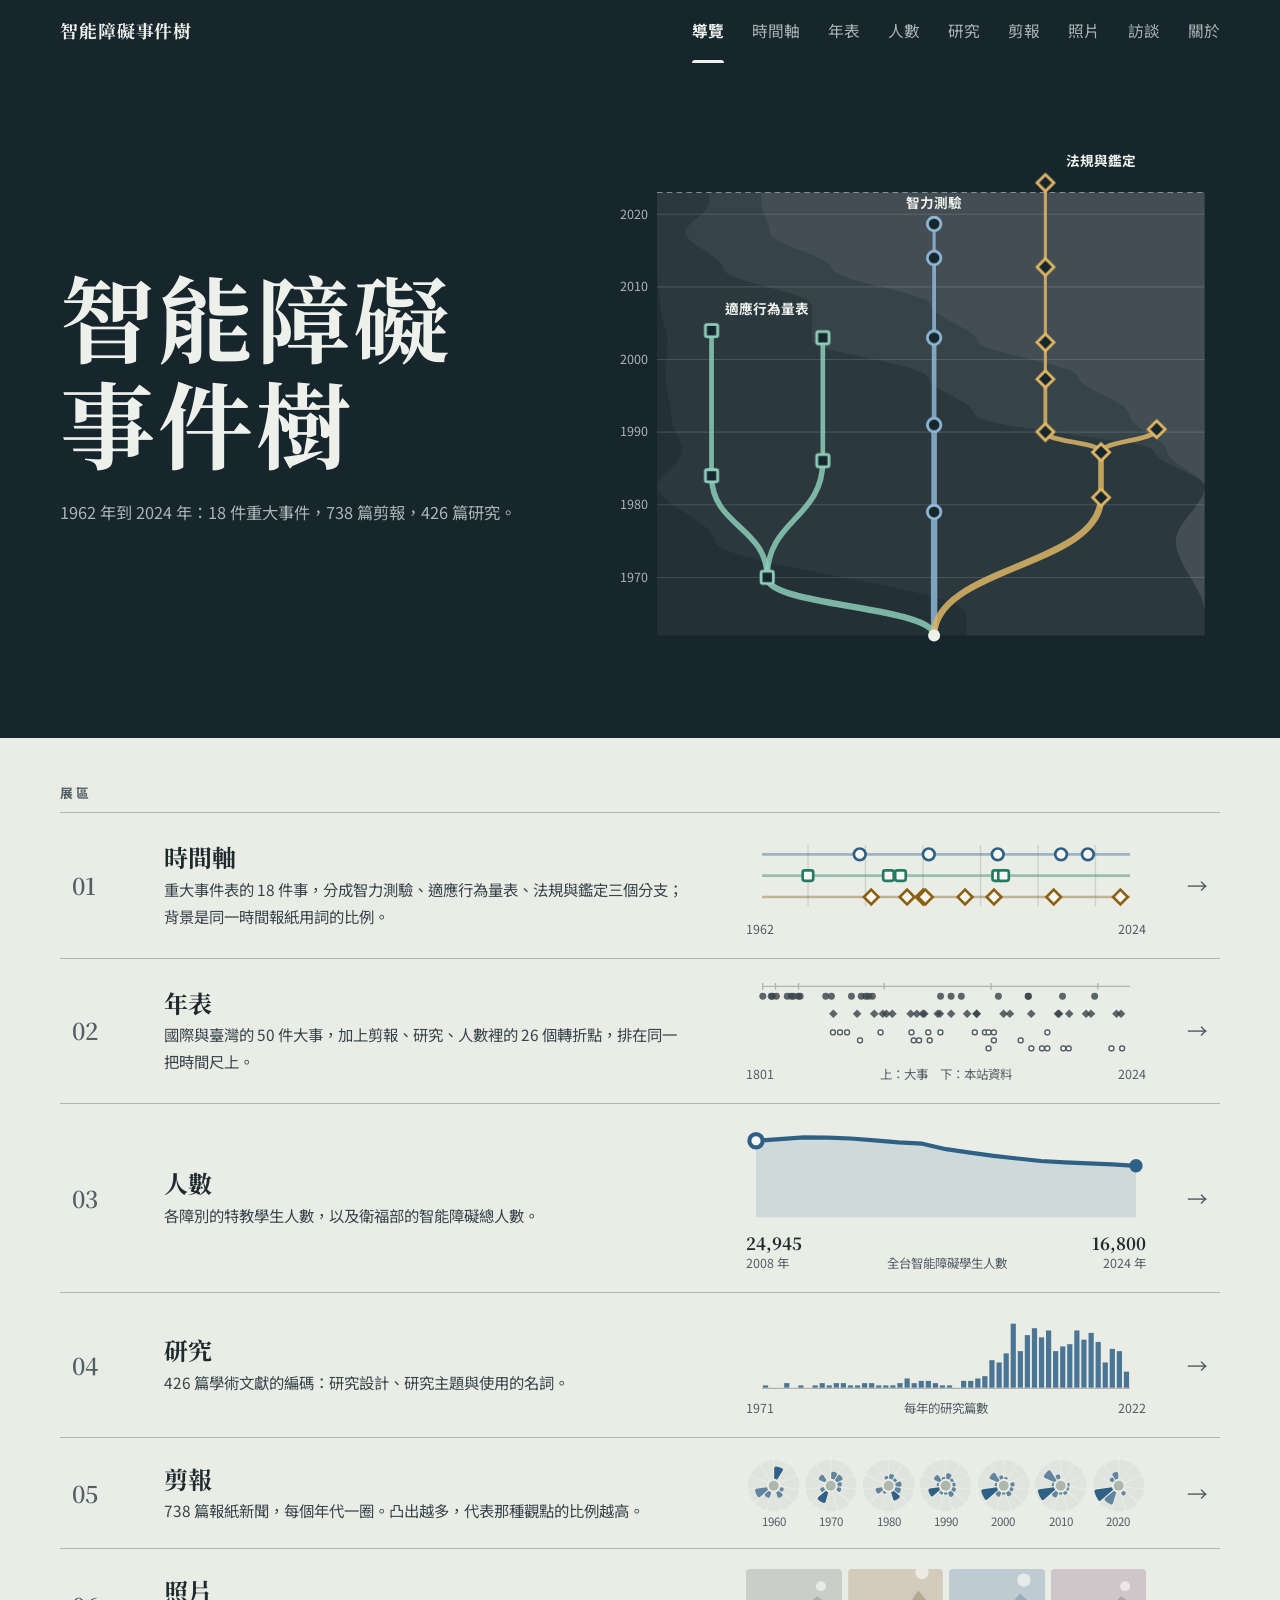
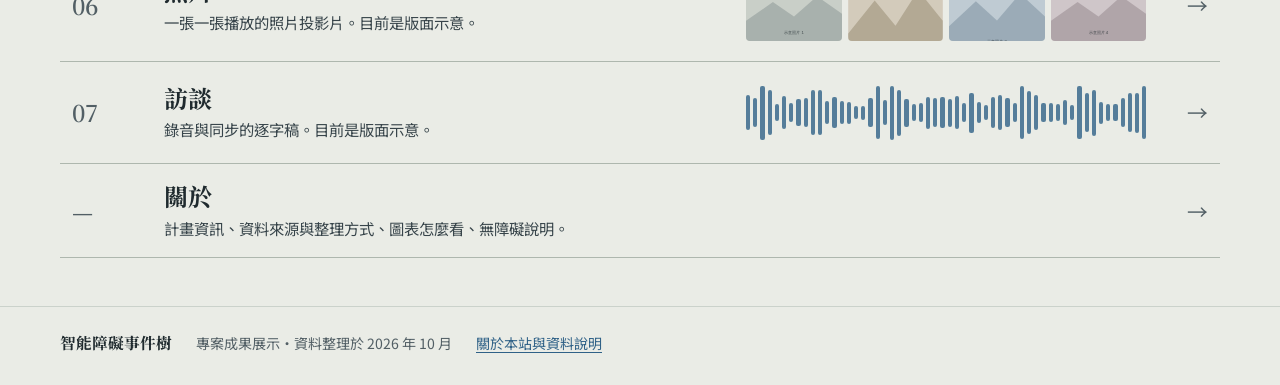
==== index.html @ 67eb3d76 "build.py 加上 --chron：產生只有年表的單頁 只有年表時，頁首換成「智能障礙大事年表」，不顯示其他展區、上一頁／下一頁與連到其他展區的連結。  Co-Authored-By: Claud" ====
<!DOCTYPE html>
<html lang="zh-Hant-TW">
<head>
<meta charset="utf-8">
<meta name="viewport" content="width=device-width, initial-scale=1, viewport-fit=cover">
<title>智能障礙事件樹</title>
<meta name="description" content="智能障礙的數位策展：重大事件時間軸、738 篇剪報、426 篇研究與學生人數，並設有照片與訪談展區。">
<meta name="color-scheme" content="light dark">
<meta name="theme-color" media="(prefers-color-scheme: light)" content="#F7F8F4">
<meta name="theme-color" media="(prefers-color-scheme: dark)" content="#20272A">
<!-- 分享到社群或通訊軟體時顯示的標題、說明與圖片。og:image 最好寫成完整的網址（https://…/cover.png），見 README -->
<meta property="og:type" content="website">
<meta property="og:site_name" content="智能障礙事件樹">
<meta property="og:title" content="智能障礙事件樹">
<meta property="og:description" content="智能障礙的數位策展：重大事件時間軸、738 篇剪報、426 篇研究與學生人數，並設有照片與訪談展區。">
<meta property="og:locale" content="zh_TW">
<meta property="og:image" content="cover.png">
<meta property="og:image:width" content="1200">
<meta property="og:image:height" content="630">
<meta property="og:image:alt" content="深色背景上寫著「智能障礙事件樹」，右邊是一棵由下往上長的事件樹。">
<meta name="twitter:card" content="summary_large_image">
<link rel="icon" type="image/png" href="icon.png">
<link rel="icon" type="image/svg+xml" href="data:image/svg+xml,%3Csvg%20xmlns=%22http://www.w3.org/2000/svg%22%20viewBox=%220%200%2064%2064%22%3E%3Crect%20width=%2264%22%20height=%2264%22%20rx=%2214%22%20fill=%22%2317262D%22/%3E%3Cpath%20d=%22M32%2051C32%2039%2019%2041%2019%2025%22%20fill=%22none%22%20stroke=%22%238FB6D4%22%20stroke-width=%224.5%22%20stroke-linecap=%22round%22/%3E%3Cpath%20d=%22M32%2051C32%2041%2045%2043%2045%2031%22%20fill=%22none%22%20stroke=%22%23DDB565%22%20stroke-width=%224.5%22%20stroke-linecap=%22round%22/%3E%3Ccircle%20cx=%2219%22%20cy=%2219%22%20r=%225.5%22%20fill=%22%2317262D%22%20stroke=%22%238FB6D4%22%20stroke-width=%223.5%22/%3E%3Cpath%20d=%22M45%2017.500l7%207-7%207-7-7z%22%20fill=%22%2317262D%22%20stroke=%22%23DDB565%22%20stroke-width=%223.5%22%20stroke-linejoin=%22round%22/%3E%3Ccircle%20cx=%2232%22%20cy=%2251%22%20r=%224.5%22%20fill=%22%23EEF1EB%22/%3E%3C/svg%3E">
<link rel="apple-touch-icon" href="icon.png">
<link rel="preconnect" href="https://fonts.googleapis.com">
<link rel="preconnect" href="https://fonts.gstatic.com" crossorigin>
<link href="https://fonts.googleapis.com/css2?family=Noto+Serif+TC:wght@600;700&family=Noto+Sans+TC:wght@400;500;700&family=LXGW+WenKai+TC:wght@400;700&display=swap" rel="stylesheet">
<style>
/* ============ 顏色與字體 ============
   淺色與深色各一組；圖表用的資料色兩種主題都用色盲模擬檢查過 */
:root{
  --bg:#EAECE6; --paper:#F7F8F4; --stage:#E1E4DD; --ink:#1F2A2E; --ink2:#37444A; --muted:#525F65; --line:#CBD2CB; --line2:#AEB7AE;
  --c-iq:#2F6187; --c-ab:#247B62; --c-law:#8C6013;
  --g1:#EFECE4; --g2:#E1DBCE; --g3:#D0C8B6; --g4:#BCB2A0;
  --d1:#376fb0; --d2:#c26a3d; --d3:#17998a; --d4:#a8841a; --d5:#b0668f; --d6:#5f8f3a; --rose:#2F6187; --link:#2F6187; --ctl:#79847E;
  --trk:rgba(31,42,46,.045); --trk2:rgba(31,42,46,.11); --band:.04;
  --hero-bg:#17262D; --hero-fg:#EEF1EB; --hero-mut:#A9B5B4; --hero-a:#8FB6D4; --hero-b:#DDB565; --hero-c:#8ECDB9;
  --serif:"Noto Serif TC","Songti TC","PMingLiU",serif;
  --sans:"Noto Sans TC","PingFang TC","Microsoft JhengHei",sans-serif;
  --kai:"LXGW WenKai TC","Kaiti TC","BiauKai","DFKai-SB","標楷體",serif;
  --gut:40px; --r:12px; --mast:62px;
  box-sizing:border-box;
}
@media (prefers-color-scheme:dark){:root:not([data-theme="light"]){
  --bg:#171B1C; --paper:#20272A; --stage:#14181A; --ink:#E6EAE5; --ink2:#C7CFCB; --muted:#9BA6A8; --line:#384344; --line2:#4E5A5B;
  --c-iq:#82ABCB; --c-ab:#86C9B0; --c-law:#DDB35F;
  --g1:#282C2A; --g2:#333733; --g3:#41453D; --g4:#4F5348;
  --d1:#5289d4; --d2:#c9703f; --d3:#24a08e; --d4:#b08720; --d5:#bd689b; --d6:#6ea040; --rose:#82ABCB; --link:#82ABCB; --ctl:#7E8A8B;
  --trk:rgba(230,234,229,.07); --trk2:rgba(230,234,229,.15); --band:.065;
  --hero-bg:#0D1315; --hero-fg:#E6EAE5; --hero-mut:#93A0A2; --hero-a:#82ABCB; --hero-b:#DDB35F; --hero-c:#8ECDB9; color-scheme:dark;
}}
:root[data-theme="dark"]{
  --bg:#171B1C; --paper:#20272A; --stage:#14181A; --ink:#E6EAE5; --ink2:#C7CFCB; --muted:#9BA6A8; --line:#384344; --line2:#4E5A5B;
  --c-iq:#82ABCB; --c-ab:#86C9B0; --c-law:#DDB35F;
  --g1:#282C2A; --g2:#333733; --g3:#41453D; --g4:#4F5348;
  --d1:#5289d4; --d2:#c9703f; --d3:#24a08e; --d4:#b08720; --d5:#bd689b; --d6:#6ea040; --rose:#82ABCB; --link:#82ABCB; --ctl:#7E8A8B;
  --trk:rgba(230,234,229,.07); --trk2:rgba(230,234,229,.15); --band:.065;
  --hero-bg:#0D1315; --hero-fg:#E6EAE5; --hero-mut:#93A0A2; --hero-a:#82ABCB; --hero-b:#DDB35F; --hero-c:#8ECDB9; color-scheme:dark;
}

/* ============ 基本 ============ */
*,*::before,*::after{box-sizing:inherit}
[hidden]{display:none!important}
.vh{position:absolute;width:1px;height:1px;overflow:hidden;clip-path:inset(50%);white-space:nowrap}
/* 有瀏海或圓角的手機：最外層上下各留出系統列的高度（claude.ai 發布頁面時也是加在這裡）。
   頁首要蓋住上面那一段，所以 body 往上移回去，再由頁首自己留出同樣的高度；固定在下緣的面板也各自加上下方的高度 */
html{-webkit-text-size-adjust:100%;padding-top:env(safe-area-inset-top,0px);padding-bottom:env(safe-area-inset-bottom,0px);scroll-padding-top:calc(var(--mast) + 16px + env(safe-area-inset-top,0px))}
body{margin:calc(-1*env(safe-area-inset-top,0px)) 0 0;background:var(--bg);color:var(--ink);font-family:var(--sans);font-size:16px;line-height:1.75;-webkit-font-smoothing:antialiased;overflow-wrap:anywhere}
h1,h2,h3,h4,p,ul,ol,dl,dd,figure{margin:0}
button,input,select{font:inherit;color:inherit}
button{cursor:pointer;-webkit-tap-highlight-color:transparent}
a{color:var(--link);text-underline-offset:3px}
img{max-width:100%}
:focus-visible{outline:3px solid var(--ink);outline-offset:2px;border-radius:4px}
.wrap{max-width:1240px;margin-inline:auto;padding-inline:var(--gut)}
/* 「跳到主要內容」：平常看不到，用鍵盤聚焦時才出現在左上角 */
.skip{position:absolute;left:8px;top:calc(8px + env(safe-area-inset-top,0px));z-index:100;padding:10px 16px;background:var(--ink);color:var(--paper);border-radius:8px;text-decoration:none;white-space:nowrap}
.skip:not(:focus){width:1px;height:1px;padding:0;overflow:hidden;clip-path:inset(50%)}
#view{min-height:60vh}
#view.enter{animation:fadeIn .24s ease-out}
@keyframes fadeIn{from{opacity:0;transform:translateY(6px)}to{opacity:1;transform:none}}
#view > .wrap{padding-bottom:20px}

/* ============ 頁首：站名與展區 ============ */
.mast{position:sticky;top:0;z-index:40;padding-top:env(safe-area-inset-top,0px);background:var(--paper);border-bottom:1px solid var(--line)}
@supports ((backdrop-filter:blur(2px)) or (-webkit-backdrop-filter:blur(2px))){ .mast{background:color-mix(in srgb,var(--paper) 86%,transparent);-webkit-backdrop-filter:blur(12px);backdrop-filter:blur(12px)} }
.mast-in{display:flex;align-items:center;justify-content:space-between;gap:20px;min-height:var(--mast)}
.brand{font-family:var(--serif);font-weight:700;font-size:1.12rem;letter-spacing:.05em;color:var(--ink);text-decoration:none;white-space:nowrap}
.nav{display:flex;align-items:stretch;gap:2px;margin-right:-13px}
.nav a{position:relative;display:flex;align-items:center;min-height:var(--mast);padding:0 13px;font-size:.98rem;color:var(--muted);text-decoration:none;white-space:nowrap}
.nav a:hover{color:var(--ink)}
.nav a[aria-current="page"]{color:var(--ink);font-weight:700}
.nav a[aria-current="page"]::after{content:"";position:absolute;left:13px;right:13px;bottom:-1px;height:3px;border-radius:3px 3px 0 0;background:var(--ink)}
.nav a:focus-visible{outline-offset:-4px}
/* 首頁：頁首疊在深色的主視覺上 */
body[data-view="home"] .mast{margin-bottom:calc(-1*var(--mast) - 1px - env(safe-area-inset-top,0px))}
.mast.over{background:transparent;border-bottom-color:transparent;-webkit-backdrop-filter:none;backdrop-filter:none}
.mast.over .brand{color:var(--hero-fg)}
.mast.over .nav a{color:var(--hero-mut)}
.mast.over .nav a:hover,.mast.over .nav a[aria-current="page"]{color:var(--hero-fg)}
.mast.over .nav a[aria-current="page"]::after{background:var(--hero-fg)}
.mast.over :focus-visible{outline-color:var(--hero-fg)}

/* ============ 展區的標題區 ============ */
.ph{padding:24px 0 16px}
.ph-over{display:flex;align-items:center;gap:10px;min-height:1.3em;font-size:.78rem;letter-spacing:.16em;color:var(--muted);margin-bottom:6px}
.ph-site{display:none}
.ph-no::before{content:"";display:inline-block;width:26px;height:1px;background:var(--line2);vertical-align:middle;margin-right:10px}
.ph-row{display:flex;flex-wrap:wrap;align-items:center;justify-content:space-between;gap:8px 12px}
.ph-tools{display:flex;flex-wrap:wrap;gap:8px;margin-left:auto}
.ph-tools .btn{flex:none;min-height:38px;padding:4px 14px;font-size:.88rem}
.btn.how::before{content:"?";display:inline-grid;place-items:center;width:18px;height:18px;border:1.5px solid currentColor;border-radius:50%;font-size:.72rem;font-weight:700;line-height:1}
.ph h1{font-family:var(--serif);font-weight:700;font-size:clamp(1.6rem,1.15rem + 1.9vw,2.3rem);line-height:1.28;letter-spacing:.02em}
.ph h1:focus{outline:none}
.ph-lead{font-family:var(--kai);font-size:1.08rem;line-height:1.7;color:var(--ink2);max-width:46em;margin-top:8px}
.ph-lead:empty{display:none}
/* 展區裡的兩種看法（剪報：編碼分析／清單），做成兩張看得到說明的大頁籤 */
.subnav{display:flex;gap:10px;margin-bottom:18px}
.subnav a{display:grid;min-width:168px;padding:9px 18px 10px;border:1.5px solid var(--ctl);border-radius:var(--r);background:var(--paper);color:var(--ink);text-decoration:none;line-height:1.4}
.subnav a b{font-size:1rem}
.subnav a small{font-size:.8rem;color:var(--muted)}
.subnav a:hover{border-color:var(--ink)}
.subnav a[aria-current="page"]{background:var(--ink);border-color:var(--ink);color:var(--paper)}
.subnav a[aria-current="page"] small{color:var(--paper);opacity:.82}

/* ============ 控制項 ============ */
.bar{display:flex;flex-wrap:wrap;align-items:center;gap:10px 14px;margin-bottom:16px}
.lbl{font-size:.88rem;color:var(--muted)}
.seg{display:inline-flex;border:1.5px solid var(--ctl);border-radius:999px;overflow:hidden;background:var(--paper)}
.seg button{border:0;background:none;min-height:42px;padding:6px 18px;font-size:.95rem}
.seg button+button{border-left:1.5px solid var(--ctl)}
.seg button:hover{background:var(--bg)}
.seg button[aria-pressed="true"]{background:var(--ink);color:var(--paper);font-weight:700}
.seg button:focus-visible{outline-offset:-4px;border-radius:999px}
.chk{display:inline-flex;align-items:center;gap:8px;min-height:42px;padding:0 4px;font-size:.95rem;cursor:pointer}
.chk input{width:20px;height:20px;margin:0;accent-color:var(--ink)}
.btn{display:inline-flex;align-items:center;justify-content:center;gap:6px;min-height:42px;padding:6px 16px;border:1.5px solid var(--ctl);border-radius:999px;background:var(--paper);font-size:.94rem;color:var(--ink);text-decoration:none;white-space:nowrap}
.btn:hover{border-color:var(--ink)}
.btn[aria-pressed="true"],.btn.solid{background:var(--ink);border-color:var(--ink);color:var(--paper)}
.btn:disabled{opacity:.38;cursor:default;border-color:var(--ctl)}
.btn.wide{width:100%;border-radius:10px;margin-top:14px}
.src{font-size:.88rem;color:var(--muted);margin-left:auto;max-width:38em;text-align:right}

/* ============ 版面的積木：紙面、圖、數字 ============ */
.plate{background:var(--paper);border:1px solid var(--line);border-radius:var(--r);padding:22px 24px}
.plate,.grid2,.stats,.fig,.more{margin-bottom:20px}
.grid2{display:grid;grid-template-columns:repeat(2,minmax(0,1fr));gap:20px;align-items:start}
.grid2 > *{margin-bottom:0}
.fig h2,.nlist h2{font-family:var(--serif);font-weight:600;font-size:1.22rem;line-height:1.4;letter-spacing:.01em}
.note{color:var(--muted);font-size:.9rem;line-height:1.65;max-width:50em;margin-top:4px}
.chart{min-width:0;margin-top:14px}
.chart svg{display:block;max-width:100%;height:auto}
.chart text{font-family:var(--sans);font-variant-numeric:tabular-nums}
.lgd{list-style:none;display:flex;flex-wrap:wrap;gap:4px 16px;padding:0;margin-top:10px;font-size:.86rem;color:var(--ink2)}
.lgd li{display:inline-flex;align-items:center;gap:6px}
.lgd i{flex:none;width:11px;height:11px;border-radius:3px}
.lgd i.ln{width:16px;height:3px;border-radius:2px}
.lgd b{font-weight:400;color:var(--muted);font-variant-numeric:tabular-nums}
.lgd li.bold{font-weight:700;color:var(--ink)}
.colbar:hover rect:last-child{fill:var(--ink);fill-opacity:.06}
.xmark{cursor:pointer;outline:none}
.xmark .xlab{display:none}
.xmark:hover .xlab,.xmark:focus-visible .xlab,.xmark.on .xlab{display:block}
.xmark:hover .ring,.xmark.on .ring{fill-opacity:.9}
.xmark:focus-visible .ring{stroke-width:3.5}
/* 幾個大數字排成一列 */
.stats{display:grid;grid-template-columns:repeat(3,minmax(0,1fr));background:var(--paper);border:1px solid var(--line);border-radius:var(--r)}
.stat{padding:18px 24px 16px}
.stat+.stat{border-left:1px solid var(--line)}
.stat dt{font-size:.88rem;color:var(--muted)}
.stat .v{font-family:var(--serif);font-weight:700;font-size:2.05rem;line-height:1.25;font-variant-numeric:tabular-nums lining-nums}
.stat .v small{font-family:var(--sans);font-size:.95rem;font-weight:500;margin-left:5px}
.stat .sub{font-size:.86rem;color:var(--muted)}
/* 從時間軸的年代摘要連過來時：標題下面一小列，圖表上那個年代有一塊淡淡的底色 */
.focus{display:flex;flex-wrap:wrap;align-items:center;gap:6px 16px;margin-bottom:14px;font-size:.92rem}
.fchip{display:inline-flex;align-items:center;gap:2px;padding:1px 3px 1px 14px;border:1.5px solid var(--ink);border-radius:999px;background:var(--paper);font-weight:700}
.fchip button{width:34px;height:34px;padding:0 0 2px;border:0;border-radius:50%;background:none;font-size:1.2rem;line-height:1}
.fchip button:hover{background:var(--bg)}
.eband{fill:var(--ink);fill-opacity:var(--band)}
.ecap{fill:var(--ink2)}
/* 表格 */
.tbl{width:100%;border-collapse:collapse;font-size:.9rem;font-variant-numeric:tabular-nums;margin-top:8px}
.tbl th,.tbl td{padding:7px 8px;border-bottom:1px solid var(--line);text-align:right}
.tbl td{white-space:nowrap}
.tbl thead th{font-weight:700;color:var(--ink2);vertical-align:bottom;line-height:1.3}
.tbl tbody th{font-weight:500;color:var(--muted);white-space:nowrap}
.tbl th:first-child{text-align:left}
.tbl caption,.tcap{caption-side:top;padding:14px 0 2px;text-align:left;font-weight:700;font-size:.94rem;color:var(--ink)}
/* 只有「年、人數」兩欄的長表：排成幾欄，不用捲很長 */
.tbl.two,.tbl.two tbody{display:block}
.tbl.two thead{position:absolute;width:1px;height:1px;overflow:hidden;clip-path:inset(50%)}
.tbl.two tbody{columns:3 9.5em;column-gap:36px}
.tbl.two tr{display:flex;justify-content:space-between;gap:12px;break-inside:avoid;border-bottom:1px solid var(--line)}
.tbl.two th,.tbl.two td{border-bottom:0}
.heat{width:100%;border-collapse:separate;border-spacing:2px;font-size:.88rem;font-variant-numeric:tabular-nums;margin-top:12px}
.heat th,.heat td{padding:7px 8px}
.heat thead th{font-weight:600;font-size:.84rem;color:var(--ink2);text-align:center;vertical-align:bottom;line-height:1.3;white-space:nowrap}
.heat thead th small{display:block;font-weight:400;color:var(--muted);font-size:.74rem}
.heat thead .corner{text-align:left}
.heat thead th.hl{background:var(--ink);color:var(--paper);border-radius:8px}
.heat thead th.hl small{color:var(--paper);opacity:.85}
.heat tbody th{text-align:left;font-weight:500;line-height:1.4}
.heat tbody th small{display:block;font-weight:400;color:var(--muted);font-size:.78rem}
.heat td{text-align:center;border-radius:5px;min-width:3.2em;background:color-mix(in srgb,var(--rose) calc(var(--a,0)*100%),transparent)}
.heat td.tot{background:none;font-weight:700}
/* 可以展開的區塊 */
.more{padding:6px 24px}
.more[open]{padding-bottom:20px}
.more > summary,.tr > summary,.sub > summary{display:flex;align-items:center;gap:10px;min-height:46px;font-weight:700;cursor:pointer;list-style:none}
.more > summary::-webkit-details-marker,.tr > summary::-webkit-details-marker,.sub > summary::-webkit-details-marker{display:none}
.more > summary::before,.tr > summary::before,.sub > summary::before{content:"";flex:none;width:8px;height:8px;margin-left:2px;border-right:2px solid var(--ink);border-bottom:2px solid var(--ink);transform:rotate(-45deg);transition:transform .15s}
.more[open] > summary::before,.tr[open] > summary::before,.sub[open] > summary::before{transform:rotate(45deg)}
/* 數字表裡再分的小節：一張表一節 */
.sub{border-top:1px solid var(--line)}
.sub > summary{font-weight:500}
.sub[open]{padding-bottom:12px}
.sample{font-size:.88rem;color:var(--ink2);background:var(--paper);border:1px dashed var(--line2);border-radius:8px;padding:9px 14px;margin-bottom:16px}
.empty{text-align:center;padding:56px 24px;color:var(--muted)}
.empty h2{font-family:var(--serif);color:var(--ink);font-size:1.3rem;margin-bottom:6px}
.kai{font-family:var(--kai);font-size:1.05rem;line-height:1.75}
.ico{flex:none;display:inline-block;vertical-align:-2px}

/* ============ 時間軸 ============ */
.tl{display:grid;grid-template-columns:minmax(0,1fr);gap:24px}
.tl.wide{grid-template-columns:minmax(0,1fr) 370px;align-items:start}
/* 分支的篩選：沒選到的是空心的圖示，選到的是實心、加粗、有分支顏色的框 */
.tl-filter{display:flex;flex-wrap:wrap;align-items:center;gap:8px;margin-bottom:12px}
.bchip{display:inline-flex;align-items:center;gap:8px;min-height:40px;padding:5px 15px;border:1.5px solid var(--ctl);border-radius:999px;background:var(--paper);font-size:.94rem;color:var(--ink)}
.bchip:hover{border-color:var(--ink)}
.bchip[aria-pressed="true"]{border-color:var(--c,var(--ink));box-shadow:inset 0 0 0 1px var(--c,var(--ink));background:color-mix(in srgb,var(--c,var(--ink)) 9%,var(--paper));font-weight:700}
.tl-filter .hint{margin-left:6px;font-size:.88rem;color:var(--muted)}
.plate.tl-fig{padding:0;overflow:hidden;margin-bottom:0}
.tl-fig svg{display:block}

body[data-only] .foot a{display:none}
/* ============ 年表：上方一把時間尺，一道一種來源，可以左右捲動 ============ */
.cr-nav{display:flex;flex-wrap:wrap;align-items:center;gap:4px 2px;margin-bottom:10px}
.cr-nav > button{position:relative;min-height:38px;padding:4px 12px;border:0;border-radius:8px;background:none;font-size:.92rem;color:var(--muted)}
.cr-nav > button:hover{color:var(--ink);background:var(--trk2)}
.cr-nav > button[aria-current="true"]{color:var(--ink);font-weight:700}
.cr-nav > button[aria-current="true"]::after{content:"";position:absolute;left:12px;right:12px;bottom:3px;height:2px;border-radius:2px;background:var(--ink)}
.cr-arrows{display:flex;gap:6px;margin-left:auto}
.btn.rd{width:40px;min-height:40px;padding:0;font-size:1.25rem;line-height:1}
.plate.cr-fig{position:relative;padding:0;overflow:hidden;margin-bottom:0}
.cr-scroll{position:absolute;inset:0;overflow-x:auto;overflow-y:hidden;overscroll-behavior-x:contain;scrollbar-width:thin;cursor:grab}
.cr-scroll.drag{cursor:grabbing;user-select:none}
.cr-scroll:focus-visible{outline-offset:-4px}
.cr-track{position:relative}
.cr-bg{position:absolute;left:0;top:0}
.cr-era{position:absolute;top:0;height:30px;pointer-events:none}
.cr-era span{position:sticky;left:76px;display:inline-block;padding:9px 0 0 10px;font-size:.78rem;font-weight:700;letter-spacing:.12em;color:var(--ink2);white-space:nowrap}
.cr-labels{position:absolute;left:0;top:0;bottom:0;pointer-events:none}
.cr-corner{position:absolute;left:0;top:0;background:var(--paper);border-right:1px solid var(--line)}
.cr-lane{position:absolute;left:0;display:flex;flex-direction:column;justify-content:center;align-items:center;gap:2px;background:var(--paper);border-right:1px solid var(--line);border-top:1px solid var(--line);text-align:center;line-height:1.3}
.cr-lane b{font-family:var(--serif);font-size:1rem}
.cr-lane small{font-size:.7rem;color:var(--muted)}
.cr-lane.data b{font-weight:600;color:var(--ink2)}
/* 一件事：形狀標在它的日期上，右邊是年份與名稱 */
.cr-it{position:absolute;display:grid;grid-template-columns:14px minmax(0,1fr);column-gap:5px;align-items:center;padding:3px 6px 3px 1px;border:0;border-radius:8px;background:none;text-align:left;line-height:1.35;color:var(--ink)}
.cr-it .ico{align-self:center}
.cr-it .cr-y{font-size:.78rem;color:var(--muted);font-variant-numeric:tabular-nums}
.cr-it .cr-y{line-height:1.25}
.cr-it .cr-t{grid-column:2;font-size:.92rem;font-weight:500;line-height:1.4;white-space:nowrap;overflow:hidden;text-overflow:ellipsis}
.cr-it.data .cr-t{font-weight:400;color:var(--ink2)}
.cr-it:hover{background:var(--trk2)}
.cr-it[aria-pressed="true"]{background:var(--ink);color:var(--paper)}
.cr-it[aria-pressed="true"] .cr-y,.cr-it[aria-pressed="true"] .cr-t{color:var(--paper)}
.cr-it[aria-pressed="true"] .ico *{fill:var(--paper);stroke:var(--paper)}
.cr-it:focus-visible{outline-offset:1px}
.cr-guide{position:absolute;width:0;border-left:1px solid var(--ink);opacity:.5;pointer-events:none}
.cr-flag{position:absolute;top:36px;transform:translateX(-50%);padding:1px 7px;border-radius:999px;background:var(--ink);color:var(--paper);font-size:.74rem;font-variant-numeric:tabular-nums;white-space:nowrap;pointer-events:none;z-index:2}
.cr-note{margin-top:10px;font-size:.84rem;color:var(--muted)}
.cr-src{margin-top:14px;font-size:.84rem;color:var(--muted)}
@media (max-width:719px){
  .cr-era span{left:52px}
  .cr-lane b{font-size:.9rem}
  .cr-it .cr-t{font-size:.86rem}
  .cr-nav > button{flex:none;padding:4px 8px;font-size:.86rem}
  .cr-nav{flex-wrap:nowrap;overflow-x:auto;scrollbar-width:none;margin-inline:calc(-1*var(--gut));padding-inline:var(--gut)}
  .cr-nav::-webkit-scrollbar,#crFilter::-webkit-scrollbar{display:none}
  .cr-arrows{display:none}
  #crFilter{flex-wrap:nowrap;overflow-x:auto;scrollbar-width:none;margin-inline:calc(-1*var(--gut));padding-inline:var(--gut)}
  #crFilter .bchip{flex:none;min-height:38px;padding:4px 12px}
}
.tl-terms{display:flex;flex-wrap:wrap;align-items:center;gap:8px;margin-top:12px}
.tchip{display:inline-flex;align-items:center;gap:8px;min-height:40px;padding:5px 14px;border:1.5px solid var(--ctl);border-radius:999px;background:var(--paper);font-size:.92rem}
.tchip i{flex:none;width:15px;height:15px;border-radius:4px;background:var(--c);border:1px solid var(--line2)}
.tchip:hover{border-color:var(--ink)}
.tchip[aria-pressed="true"]{border-color:var(--ink);box-shadow:inset 0 0 0 1px var(--ink);font-weight:700}
.tchip.sm{min-height:34px;padding:2px 11px;font-size:.86rem;color:var(--ink)}
.tsvg text{font-family:var(--sans);fill:var(--ink)}
.tsvg .rootlab{font-family:var(--serif);font-weight:700}
.tsvg .inv{fill:var(--paper)}
.tsvg .cav{fill:var(--ink2);pointer-events:none}
.tsvg .bname text{font-weight:700;paint-order:stroke;stroke:var(--paper);stroke-width:3.5px;stroke-linejoin:round}
.tsvg .dec{cursor:pointer;outline:none}
.tsvg .dec .dbox{fill:var(--paper);fill-opacity:0;stroke:transparent;stroke-width:1.5px}
.tsvg .dec text{fill:var(--ink2);font-variant-numeric:tabular-nums}
.tsvg .dec:hover .dbox{fill-opacity:1;stroke:var(--line2)}
.tsvg.lanes .dec .dbox{fill-opacity:.92;stroke:var(--line2)}
.tsvg .dec.on .dbox{fill:var(--ink);fill-opacity:1;stroke:var(--ink)}
.tsvg .dec.on text{fill:var(--paper);font-weight:700}
.tsvg .dec:focus-visible .dbox{fill-opacity:1;stroke:var(--ink);stroke-width:2.5px}
.tsvg .ev{cursor:pointer;outline:none}
/* 總覽：只有節點；枝條和分支名稱可以點，點了只看那個分支 */
.tsvg .dot .ring{fill:none;stroke:transparent;stroke-width:2.5px}
.tsvg .dot:hover .mk{fill:var(--c)}
.tsvg .dot:focus-visible .ring{stroke:var(--ink)}
.tsvg .bseg,.tsvg .bname.pick{cursor:pointer}
.tsvg .bseg:hover .vis{opacity:1}
.tsvg .bname .nbox{fill:var(--paper);fill-opacity:0;stroke:transparent;stroke-width:1.5px}
.tsvg .bname.pick:hover .nbox{fill-opacity:.9;stroke:var(--line2)}
.tsvg .ev .mk{fill:var(--paper);stroke:var(--c);stroke-width:2.6px}
.tsvg .ev.on .mk{fill:var(--c)}
.tsvg .ev.dim .mk{opacity:.4}
.tsvg .node.dim .lt{fill:var(--muted);font-weight:400}
.tsvg .node.dim path{opacity:.4}
.tsvg .ev .lb{fill:var(--paper);fill-opacity:.9;stroke:transparent;stroke-width:1.5px}
.tsvg .ev .lt{font-weight:600}
.tsvg .ev:hover .lb{stroke:var(--c)}
.tsvg .ev.on .lb{fill:var(--ink);fill-opacity:1;stroke:var(--ink)}
.tsvg .ev.on .lt{fill:var(--paper)}
.tsvg .ev:focus-visible .lb{stroke:var(--ink);stroke-width:2.5px}
.tsvg .row .rowbg{fill:var(--paper);fill-opacity:0;stroke:transparent;stroke-width:2px}
.tsvg .row:hover .rowbg{fill-opacity:.55}
.tsvg .row.on .rowbg{fill-opacity:.97;stroke:var(--ink)}
.tsvg .row:focus-visible .rowbg{fill-opacity:.8;stroke:var(--ink)}
.tsvg .row.on .lt{fill:var(--ink)}
.tsvg .row.rel .rowbg{fill-opacity:.62}
.tsvg .row.dim .lt{fill:var(--ink2);font-weight:400}
.tsvg .row.dim .lead{opacity:.25}
.tsvg .row .lead{stroke:var(--c);stroke-width:1.2px;opacity:.55}
.tsvg .row .yr{fill:var(--ink2);font-variant-numeric:tabular-nums}
/* 說明：右邊一欄，或從下方滑出 */
.plate.panel{position:sticky;top:calc(var(--mast) + 18px);max-height:calc(100vh - var(--mast) - 36px);overflow:auto;padding:22px 24px 24px;margin-bottom:0}
.pn-kind{display:flex;align-items:center;gap:7px;font-size:.84rem;letter-spacing:.06em;color:var(--muted)}
.pn-kind .sw{width:14px;height:14px;border-radius:4px;border:1px solid var(--line2)}
.panel h2,.sheet-body h2{font-family:var(--serif);font-weight:700;font-size:1.45rem;line-height:1.35;margin-top:2px}
.panel h2:focus,.sheet-body h2:focus{outline:none}
.pn-date{font-family:var(--serif);font-size:1.02rem;color:var(--ink2);font-variant-numeric:tabular-nums}
.pn-desc{margin-top:12px;font-size:.97rem;line-height:1.8}
.pn-desc p+p{margin-top:8px}
.memo{margin-top:12px;padding:12px 14px;background:var(--bg);border-radius:8px;font-size:.92rem;line-height:1.75}
.memo h3,.pn-rel h3,.pn-rose h3{font-size:.78rem;letter-spacing:.16em;color:var(--muted);font-weight:700;margin-bottom:4px}
.memo p+p{margin-top:6px}
.pn-terms{display:flex;flex-wrap:wrap;align-items:center;gap:6px 8px;margin-top:14px;font-size:.88rem;color:var(--muted)}
.pn-rel,.pn-rose{margin-top:18px}
.jump{display:flex;align-items:center;gap:8px;width:100%;min-height:44px;margin-top:6px;padding:8px 12px;border:1px solid var(--line);border-left:3px solid var(--c);border-radius:8px;background:var(--paper);text-align:left;font-size:.94rem}
.jump span{flex:1}
.jump small{color:var(--muted);font-variant-numeric:tabular-nums}
.jump:hover{border-color:var(--ink);border-left-color:var(--c)}
.pager{display:flex;align-items:center;justify-content:space-between;gap:8px;margin-top:20px;padding-top:14px;border-top:1px solid var(--line);font-size:.88rem;color:var(--muted);font-variant-numeric:tabular-nums}
.pn-sum{margin-top:14px}
.pn-sum > div{display:flex;justify-content:space-between;gap:12px;padding:8px 0;border-bottom:1px solid var(--line);font-size:.93rem}
.pn-sum dt{flex:none;color:var(--muted)}
.pn-sum .nb{display:inline-block;white-space:nowrap}
.pn-sum dd{font-weight:700;text-align:right}
.pn-sum dd a{display:inline-block;padding:2px 0;text-decoration:none}
.pn-sum dd a:hover{text-decoration:underline}
.pn-rose .rose{width:170px;margin:4px auto 0}
.pn-go{margin-top:10px;font-size:.92rem}
.pn-start{margin-top:16px}
.sheet{position:fixed;left:0;right:0;bottom:0;z-index:60;display:flex;flex-direction:column;max-height:62vh;background:var(--paper);border-top:1px solid var(--line2);border-radius:18px 18px 0 0;
  box-shadow:0 -12px 32px rgba(0,0,0,.16);transform:translateY(102%);transition:transform .24s cubic-bezier(.2,.8,.2,1);padding-bottom:env(safe-area-inset-bottom,0px)}
.sheet.open{transform:none}
.sheet-bar{flex:none;display:grid;grid-template-columns:1fr auto 1fr;align-items:center;padding:2px 6px 0 18px}
.sheet-grip{grid-column:2;width:40px;height:4px;border-radius:2px;background:var(--line2)}
.sheet-x{justify-self:end;min-height:44px;padding:0 12px;border:0;background:none;font-size:.9rem;color:var(--link);text-decoration:underline;text-underline-offset:3px}
.sheet-body{overflow:auto;padding:0 18px 20px;overscroll-behavior:contain}
body.has-sheet #main{padding-bottom:64vh}
html.has-sheet{scroll-padding-bottom:64vh}
/* 文字清單 */
.plate.tlist{padding:8px 22px 18px;margin-bottom:0}
.tlist h2{font-family:var(--serif);font-size:1.05rem;font-weight:700;margin-top:14px;padding-bottom:4px;border-bottom:1px solid var(--line2)}
.tlist ol{list-style:none;padding:0}
.litem{display:grid;grid-template-columns:8.6em minmax(0,1fr) auto;align-items:center;gap:2px 14px;width:100%;min-height:48px;padding:8px 10px;border:0;border-bottom:1px solid var(--line);border-left:3px solid transparent;background:none;text-align:left;font-size:.96rem}
.litem:hover{background:var(--bg)}
.litem[aria-pressed="true"]{border-left-color:var(--c);background:var(--bg)}
.litem .ld{color:var(--ink2);font-variant-numeric:tabular-nums;font-size:.9rem}
.litem .lm{display:inline-flex;align-items:center;gap:6px;color:var(--muted);font-size:.84rem}
.litem.dim b{font-weight:400;color:var(--muted)}
.litem.dim .ico{opacity:.4}

/* ============ 剪報：圓圈圖 ============ */
.rose{display:block;max-width:100%;height:auto}
.rose text{font-family:var(--sans);fill:var(--ink)}
.rose .trk{fill:var(--trk)}
.rose .pet{fill:var(--rose)}
.rose .hub{fill:var(--paper);stroke:var(--line2);stroke-width:1px}
.rose .dot{fill:var(--line2)}
.rose .hit{fill:transparent}
.rose .rc-c{fill:var(--muted)}
.rose .rc-v,.rose .rc-y{font-family:var(--serif);font-weight:700;font-variant-numeric:tabular-nums}
.rose .slot{cursor:pointer;outline:none}
.rose .slot:hover .trk{fill:var(--trk2)}
.rose .slot:hover .pet{opacity:1}
.rose .rl-bg{fill:transparent}
.rose .slot.cur .rl-bg{fill:var(--ink)}
.rose .rl.off{fill:var(--muted)}
.rose .slot.cur .rl{fill:var(--paper);font-weight:700}
.rose .slot:focus-visible .hit{stroke:var(--ink);stroke-width:2.5px}
.rz{display:grid;grid-template-columns:minmax(0,540px) minmax(0,1fr);gap:16px 40px;align-items:center}
.rz-a,.rz-b{min-width:0}
.rz-head{display:flex;align-items:center;justify-content:center;gap:14px}
.rz-title{min-width:11em;text-align:center}
.rz-era{font-family:var(--serif);font-weight:700;font-size:1.9rem;line-height:1.25}
.rz-n{color:var(--muted);font-size:.95rem}
.rz-nav{flex:none;width:44px;height:44px;padding:0 0 4px;border:1.5px solid var(--ctl);border-radius:50%;background:var(--paper);font-size:1.5rem;line-height:1}
.rz-nav:hover{border-color:var(--ink)}
.rz-fig{touch-action:pan-y;min-width:0;margin-top:4px}
.rz-fig .chart{display:flex;justify-content:center;margin-top:0}
.rz-cat{font-family:var(--serif);font-weight:700;font-size:1.25rem;line-height:1.4;display:flex;flex-wrap:wrap;align-items:baseline;gap:2px 10px}
.rz-cat small{font-family:var(--sans);font-weight:400;font-size:.9rem;color:var(--muted)}
.rz-b .chart{margin-top:8px}
.trend .tcol{fill:transparent;cursor:pointer}
.trend .tcol:hover{fill:var(--trk)}
/* 每個年代一個小圓圈，排在折線圖正下方，一欄對一個年代 */
.rstrip{display:grid;grid-template-columns:repeat(7,minmax(0,1fr));margin-top:2px}
.rmini{display:flex;flex-direction:column;align-items:center;gap:1px;min-width:0;min-height:48px;padding:6px 0 7px;border:0;border-radius:10px;background:none}
.rmini svg{width:100%;max-width:64px}
.rmini:hover{background:var(--trk)}
.rmini.on{background:var(--trk2)}
.rm-y{font-size:.82rem;color:var(--ink2);font-variant-numeric:tabular-nums;line-height:1.3}
.rmini.on .rm-y{font-weight:700;color:var(--ink)}
.rz-back{display:flex;flex-wrap:wrap;align-items:center;justify-content:center;gap:8px 18px;margin-top:10px;font-size:.92rem}
.nlist h2{display:flex;flex-wrap:wrap;align-items:baseline;gap:2px 12px}
.nlist h2 small{font-family:var(--sans);font-weight:400;font-size:.88rem;color:var(--muted)}
.nempty{color:var(--muted)}
.clips{list-style:none;padding:0;margin-top:6px}
.clips li{display:grid;grid-template-columns:6.4em 5em minmax(0,1fr);gap:2px 14px;padding:12px 2px;border-bottom:1px solid var(--line)}
.clips li:last-child{border-bottom:0}
.clips .nd{font-variant-numeric:tabular-nums;color:var(--ink2);font-size:.9rem}
.clips .no{color:var(--muted);font-size:.9rem}
.clips .nt{font-weight:700}
.clips .nt em{display:inline-block;font-style:normal;font-weight:400;font-size:.76rem;margin-left:8px;padding:0 8px;border:1px solid var(--line2);border-radius:999px;color:var(--muted);white-space:nowrap}
.clips .nm{grid-column:3;display:flex;flex-wrap:wrap;gap:0 16px;font-size:.84rem;color:var(--ink2)}
.clips .nm i{font-style:normal;color:var(--muted)}
.bars{display:grid;grid-template-columns:auto minmax(60px,1fr) auto;gap:5px 12px;align-items:center;font-size:.86rem;margin:10px 0 6px;max-width:42em}
.bars .bb{height:8px;border-radius:4px;background:var(--trk2);overflow:hidden}
.bars .bb i{display:block;height:100%;border-radius:4px;background:var(--rose)}
.bars .bv{color:var(--muted);font-variant-numeric:tabular-nums}
.form{display:flex;flex-wrap:wrap;gap:12px 16px;margin-bottom:10px}
.field{display:grid;gap:4px;font-size:.86rem;color:var(--muted)}
.field.grow{flex:1 1 280px}
.field input,.field select{min-height:44px;min-width:9em;padding:8px 12px;border:1.5px solid var(--ctl);border-radius:10px;background:var(--paper);color:var(--ink);font-size:1rem}
.status{font-size:.9rem;color:var(--muted);margin-bottom:10px}

/* ============ 照片：投影片 ============ */
.plate.show{display:grid;grid-template-columns:minmax(0,1fr) 320px;grid-template-rows:minmax(0,1fr) auto;padding:0;overflow:hidden;min-height:430px}
.show:fullscreen{border-radius:0;border:0}
.stage{position:relative;display:flex;align-items:center;justify-content:center;min-width:0;min-height:0;background:var(--stage);touch-action:pan-y}
.stage img{max-width:calc(100% - 56px);max-height:calc(100% - 56px);object-fit:contain;background:var(--paper);box-shadow:0 1px 2px rgba(0,0,0,.12),0 14px 30px rgba(0,0,0,.12);transition:opacity .25s}
.snav{position:absolute;top:50%;width:46px;height:46px;margin-top:-23px;padding:0 0 4px;border:1.5px solid var(--ctl);border-radius:50%;background:var(--paper);font-size:1.6rem;line-height:1}
.snav.prev{left:14px}
.snav.next{right:14px}
.snav:hover{border-color:var(--ink)}
.scap{min-height:0;overflow:auto;padding:28px 24px;border-left:1px solid var(--line)}
.syear{font-family:var(--serif);font-weight:700;font-size:2.3rem;line-height:1.1;font-variant-numeric:tabular-nums}
.scap h2{font-family:var(--serif);font-weight:700;font-size:1.25rem;margin-top:10px}
.scap .kai{margin-top:8px}
.scredit{margin-top:10px;font-size:.86rem;color:var(--muted)}
.scap .sample{margin:16px 0 0;background:var(--bg)}
.sbar{grid-column:1/-1;display:flex;align-items:center;gap:12px;min-width:0;padding:10px 14px;border-top:1px solid var(--line)}
.scount{font-size:.9rem;color:var(--muted);font-variant-numeric:tabular-nums;white-space:nowrap}
.strip{flex:1;display:flex;gap:6px;min-width:0;padding:3px;overflow-x:auto;scrollbar-width:thin}
.strip button{flex:none;display:grid;justify-items:center;gap:1px;padding:3px;border:1.5px solid transparent;border-radius:8px;background:none;font-size:.7rem;line-height:1.3;color:var(--muted);font-variant-numeric:tabular-nums}
.strip img{display:block;width:52px;height:38px;object-fit:cover;border-radius:4px}
.strip button:hover{border-color:var(--line2)}
.strip button[aria-current="true"]{border-color:var(--ink);color:var(--ink);font-weight:700}

/* ============ 訪談 ============ */
.ivs{list-style:none;padding:0;display:grid;grid-template-columns:minmax(0,1fr);gap:20px;margin-bottom:20px}
.plate.iv{padding:24px 26px;margin-bottom:0}
.iv-no{font-size:.78rem;letter-spacing:.16em;color:var(--muted)}
.iv h2{font-family:var(--serif);font-weight:700;font-size:1.35rem;line-height:1.35}
.meta{font-size:.88rem;color:var(--muted);margin-top:2px}
.iv .kai{margin-top:8px;max-width:44em}
.player{display:flex;align-items:center;gap:14px;margin-top:16px}
.pp{flex:none;display:grid;place-items:center;width:54px;height:54px;padding:0;border:0;border-radius:50%;background:var(--ink);color:var(--paper)}
.pp svg{width:24px;height:24px;fill:currentColor}
.pp .ic-pause,.pp.playing .ic-play{display:none}
.pp.playing .ic-pause{display:block}
.pp.sm{width:44px;height:44px}
.pp.sm svg{width:20px;height:20px}
.wavebox{position:relative;flex:1;min-width:0;height:54px}
.wave{display:flex;align-items:center;gap:2px;height:100%;overflow:hidden}
.wave i{flex:1;min-width:1px;border-radius:2px;background:var(--line2)}
.wave i.on{background:var(--rose)}
.wavebox input{position:absolute;inset:0;width:100%;height:100%;margin:0;opacity:0;cursor:pointer}
.wavebox:focus-within{outline:3px solid var(--ink);outline-offset:3px;border-radius:6px}
.time{font-size:.88rem;color:var(--muted);font-variant-numeric:tabular-nums;white-space:nowrap}
.tr{margin-top:16px;border-top:1px solid var(--line)}
.segs{list-style:none;padding:0}
.segs li{display:grid;grid-template-columns:auto 5em minmax(0,1fr);align-items:baseline;gap:4px 12px;padding:10px;border-left:3px solid transparent;border-radius:8px}
.segs li.now{background:var(--bg);border-left-color:var(--rose)}
.ts{min-width:54px;min-height:36px;padding:2px 10px;border:1.5px solid var(--ctl);border-radius:999px;background:var(--paper);font-size:.84rem;color:var(--link);font-variant-numeric:tabular-nums}
.ts:hover{border-color:var(--ink)}
.sp{font-size:.86rem;color:var(--muted)}
.segs p{font-family:var(--kai);font-size:1.05rem;line-height:1.75}
.needs{padding-left:1.2em;font-size:.94rem}
/* 開始播放後出現在畫面下方的播放列 */
.dock{position:fixed;left:0;right:0;bottom:0;z-index:50;display:flex;align-items:center;gap:12px;padding:10px max(var(--gut),calc((100vw - 1240px)/2 + var(--gut))) calc(10px + env(safe-area-inset-bottom,0px));
  background:var(--paper);border-top:1px solid var(--line2);box-shadow:0 -8px 24px rgba(0,0,0,.12)}
.dock-bar{position:absolute;left:0;right:0;top:-2px;height:3px;background:var(--line)}
.dock-bar i{display:block;width:0;height:100%;background:var(--rose)}
.dock-txt{flex:1;min-width:0;display:grid;padding:2px 0;border:0;background:none;text-align:left;line-height:1.4}
.dock-txt b{font-size:.94rem;white-space:nowrap;overflow:hidden;text-overflow:ellipsis}
.dock-txt span{font-size:.82rem;color:var(--muted);white-space:nowrap;overflow:hidden;text-overflow:ellipsis}
.dock-time{font-size:.84rem;color:var(--muted);font-variant-numeric:tabular-nums;white-space:nowrap}
.dock-x{min-height:44px;padding:0 8px;border:0;background:none;font-size:.88rem;color:var(--link);text-decoration:underline;text-underline-offset:3px}
body.has-dock .foot{padding-bottom:76px}
html.has-dock{scroll-padding-bottom:88px}

/* ============ 導覽（首頁） ============ */
.hero{background:var(--hero-bg);color:var(--hero-fg)}
.hero-in{display:grid;grid-template-columns:minmax(0,5fr) minmax(0,6fr);align-items:center;gap:40px;min-height:min(82vh,740px);padding-top:calc(var(--mast) + 28px + env(safe-area-inset-top,0px));padding-bottom:40px}
.hero-title{font-family:var(--serif);font-weight:700;font-size:clamp(3rem,7.4vw,6.4rem);line-height:1.12;letter-spacing:.03em}
.hero-title:focus{outline:none}
.hero-facts{margin-top:24px;color:var(--hero-mut);font-size:1.02rem;max-width:30em}
.hero-art{display:block;justify-self:end;width:100%;max-width:640px;border-radius:6px}
.hero-art svg{display:block;width:100%;height:auto}
.hero-art text{font-family:var(--sans)}
.hero-art:focus-visible{outline:3px solid var(--hero-fg);outline-offset:6px}
.hero .grow{stroke-dasharray:1;stroke-dashoffset:1;animation:grow var(--t) ease-out var(--d) forwards}
.hero .pop{opacity:0;animation:pop .35s ease-out var(--d) forwards}
@keyframes grow{to{stroke-dashoffset:0}}
@keyframes pop{to{opacity:1}}
.dir{padding:44px 0 8px}
.dir h2{font-size:.8rem;letter-spacing:.24em;color:var(--muted);font-weight:700;margin-bottom:8px}
.dir ol{list-style:none;padding:0;border-bottom:1px solid var(--line2)}
.dir-row{display:grid;grid-template-columns:64px minmax(0,1fr) minmax(0,400px) 34px;align-items:center;gap:8px 28px;padding:20px 12px;border-top:1px solid var(--line2);color:var(--ink);text-decoration:none;transition:background .15s}
.dir-row:hover{background:var(--paper)}
.dir-row:focus-visible{outline-offset:-3px}
.dir-no{font-family:var(--serif);font-size:1.45rem;font-weight:600;color:var(--muted);font-variant-numeric:tabular-nums lining-nums}
.dir-txt{display:grid;gap:2px}
.dir-txt b{font-family:var(--serif);font-size:1.5rem;font-weight:700;line-height:1.35}
.dir-txt span{color:var(--ink2);font-size:.96rem;max-width:34em}
.dir-thumb{display:grid;gap:2px;min-width:0}
.dir-go{justify-self:end;font-size:1.3rem;color:var(--muted);transition:transform .15s}
.dir-row:hover .dir-go{transform:translateX(4px);color:var(--ink)}
.dir-row.plain{padding-block:16px}
.th-line svg{display:block;width:100%;height:auto}
.th-cap{display:flex;justify-content:space-between;align-items:flex-end;gap:8px;font-size:.78rem;line-height:1.35;color:var(--muted);font-variant-numeric:tabular-nums}
.th-cap b{display:block;font-family:var(--serif);font-size:1.05rem;color:var(--ink)}
.th-cap span:last-child{text-align:right}
.th-roses{display:grid;grid-template-columns:repeat(7,minmax(0,1fr));gap:2px}
.th-roses > span{display:grid;justify-items:center;gap:1px}
.th-roses .rose{width:100%;max-width:56px}
.th-roses i{font-style:normal;font-size:.72rem;line-height:1.2;color:var(--muted);font-variant-numeric:tabular-nums}
.th-photos{display:grid;grid-template-columns:repeat(4,minmax(0,1fr));gap:6px}
.th-photos img{display:block;width:100%;aspect-ratio:4/3;object-fit:cover;border-radius:4px}
.th-wave{display:flex;align-items:center;gap:3px;height:54px}
.th-wave i{flex:1;border-radius:2px;background:var(--rose);opacity:.8}

/* ============ 關於 ============ */
.about{display:grid;grid-template-columns:220px minmax(0,1fr);gap:48px;align-items:start;padding-top:6px}
.atoc{position:sticky;top:calc(var(--mast) + 20px);display:grid;gap:2px;border-left:1px solid var(--line2)}
.atoc button{min-height:40px;margin-left:-1px;padding:8px 14px;border:0;border-left:2px solid transparent;background:none;text-align:left;font-size:.92rem;color:var(--ink2)}
.atoc button:hover{color:var(--ink);border-left-color:var(--ink)}
.abody{max-width:44em}
.abody section+section{margin-top:36px;padding-top:28px;border-top:1px solid var(--line)}
.abody h2{font-family:var(--serif);font-weight:700;font-size:1.5rem;line-height:1.35}
.abody h2:focus{outline:none}
.abody h3{font-size:1.02rem;font-weight:700;margin-top:20px}
.abody p,.abody ul{margin-top:10px}
.abody ul{padding-left:1.2em}
.abody li{margin-top:6px}
.fill{margin-top:14px;border-top:1px solid var(--line)}
.fill > div{display:grid;grid-template-columns:11em minmax(0,1fr);gap:12px;padding:10px 0;border-bottom:1px solid var(--line)}
.fill dt{color:var(--muted)}
.todo{color:var(--muted)}

/* ============ 頁尾、上一頁／下一頁、提示框 ============ */
.route{display:grid;grid-template-columns:1fr 1fr;gap:16px;margin-top:40px;padding-top:14px;border-top:1px solid var(--line2)}
.rt{display:grid;padding:10px 4px;color:var(--ink);text-decoration:none}
.rt small{font-size:.78rem;letter-spacing:.14em;color:var(--muted)}
.rt b{font-family:var(--serif);font-size:1.25rem;line-height:1.4}
.rt.next{text-align:right}
.rt.prev b::before{content:"← "}
.rt.next b::after{content:" →"}
.rt:hover b{text-decoration:underline;text-underline-offset:5px}
.foot{margin-top:20px;border-top:1px solid var(--line)}
.foot-in{display:flex;flex-wrap:wrap;align-items:center;gap:4px 24px;padding-top:22px;padding-bottom:28px;font-size:.88rem;color:var(--muted)}
.foot b{font-family:var(--serif);font-size:.98rem;color:var(--ink)}
/* 新手導覽：把要說明的地方框起來，其餘變暗 */
.tour{position:fixed;inset:0;z-index:90}
.tour-hole{position:fixed;border-radius:12px;box-shadow:0 0 0 2px var(--paper),0 0 0 200vmax rgba(10,16,18,.62);pointer-events:none;transition:left .22s,top .22s,width .22s,height .22s}
.tour-card{position:fixed;width:min(360px,calc(100vw - 24px));padding:18px 20px 16px;border-radius:14px;background:var(--paper);color:var(--ink);box-shadow:0 14px 40px rgba(0,0,0,.32);transition:left .22s,top .22s}
.tour-step{display:flex;justify-content:space-between;font-size:.78rem;letter-spacing:.16em;color:var(--muted)}
.tour-card h2{font-family:var(--serif);font-weight:700;font-size:1.2rem;line-height:1.4;margin-top:2px}
.tour-card h2+p{margin-top:6px;font-size:.96rem;line-height:1.75}
.tour-btns{display:flex;align-items:center;gap:8px;margin-top:14px}
.tour-btns .gap{flex:1}
.tour-off{margin-top:6px}
.tour-off button{min-height:36px;padding:4px 0;border:0;background:none;font-size:.84rem;color:var(--link);text-decoration:underline;text-underline-offset:3px}
.safe-b{position:fixed;left:0;bottom:0;width:0;height:env(safe-area-inset-bottom,0px);visibility:hidden;pointer-events:none}
.tip{position:fixed;z-index:80;max-width:min(320px,calc(100vw - 16px));padding:8px 12px;border-radius:8px;background:var(--ink);color:var(--paper);font-size:.84rem;line-height:1.5;pointer-events:none;box-shadow:0 6px 18px rgba(0,0,0,.22)}
.tip b{display:block}

/* ============ 平板與手機 ============ */
@media (max-width:1100px){ :root{--gut:28px} .rz{grid-template-columns:minmax(0,460px) minmax(0,1fr);gap:16px 24px} }
@media (max-width:859px){
  .grid2{grid-template-columns:minmax(0,1fr)}
  .rz{grid-template-columns:minmax(0,1fr);gap:18px}
  .rz-head{justify-content:space-between}
  .rz-title{min-width:0}
  .rz-era{font-size:1.5rem}
  .plate.show{grid-template-columns:minmax(0,1fr);grid-template-rows:auto;min-height:0}
  .stage{aspect-ratio:4/3;max-height:58vh}
  .stage img{max-width:calc(100% - 28px);max-height:calc(100% - 28px)}
  .scap{border-left:0;border-top:1px solid var(--line);padding:16px 18px;overflow:visible}
  .syear{font-size:1.7rem}
  .sbar{flex-wrap:wrap}
  .strip{order:5;flex:1 1 100%}
  .hero-in{grid-template-columns:minmax(0,1fr);gap:24px;min-height:0;padding-top:calc(var(--mast) + 26px + env(safe-area-inset-top,0px));padding-bottom:28px}
  .hero-art{justify-self:center;max-width:560px}
  .dir{padding-top:28px}
  .dir-row{grid-template-columns:auto minmax(0,1fr) auto;gap:4px 12px;padding:18px 4px}
  .dir-no{font-size:1.05rem;align-self:start;padding-top:.5em;min-width:1.6em}
  .dir-txt b{font-size:1.35rem}
  .dir-thumb{grid-column:1/-1;margin-top:8px}
  .dir-go{grid-column:3;grid-row:1}
  .about{grid-template-columns:minmax(0,1fr);gap:20px}
  .atoc{position:static;display:flex;flex-wrap:wrap;gap:6px;border-left:0}
  .atoc button{margin:0;padding:6px 14px;border:1.5px solid var(--ctl);border-radius:999px}
  .atoc button:hover{border-color:var(--ink)}
}
@media (max-width:719px){
  :root{--gut:16px; --mast:46px}
  body{font-size:15.5px}
  .brand{display:none}
  .mast-in{padding-inline:6px}
  .nav{flex:1;justify-content:space-between;gap:0;margin:0}
  .nav a{flex:1 1 auto;justify-content:center;padding:0 4px;font-size:.92rem}
  .nav a[aria-current="page"]::after{left:3px;right:3px}
  .ph{padding:16px 0 12px}
  .ph-site{display:inline}
  .ph-no::before{width:14px;margin-right:8px}
  .ph-lead{font-size:1rem}
  .subnav a{flex:1 1 0;min-width:0;padding:8px 12px}
  .seg button{padding:6px 15px}
  .src{margin-left:0;flex-basis:100%;text-align:left}
  .plate{padding:16px}
  .more{padding:4px 16px}
  .more[open]{padding-bottom:16px}
  .stats{grid-template-columns:minmax(0,1fr)}
  .stat{display:grid;grid-template-columns:minmax(0,1fr) auto;align-items:baseline;gap:0 12px;padding:11px 16px}
  .stat+.stat{border-left:0;border-top:1px solid var(--line)}
  .stat .v{grid-column:2;grid-row:1;font-size:1.5rem}
  .stat .sub{grid-column:1/-1}
  .tbl{font-size:.74rem}
  .tbl th,.tbl td{padding:6px 2px}
  .tbl.vcols thead th span{display:inline-block;writing-mode:vertical-rl;white-space:nowrap;letter-spacing:.06em;line-height:1.15;padding-bottom:2px}          /* 欄位多的表：欄名直著寫，欄位才不會太擠 */
  .heat,.heat tbody{display:block}
  .heat thead{position:absolute;width:1px;height:1px;overflow:hidden;clip-path:inset(50%)}
  .heat tr{display:grid;grid-template-columns:repeat(var(--cols),minmax(0,1fr));gap:2px;padding:8px 0;border-top:1px solid var(--line)}
  .heat tbody th{grid-column:1/-1;padding:0 0 4px}
  .heat td{min-width:0;padding:4px 0 5px;font-size:.8rem;line-height:1.3}
  .heat td::before{content:attr(data-h);display:block;font-size:.62rem;color:var(--ink2)}
  .heat td.hl::before{margin:0 3px;border-radius:999px;background:var(--ink);color:var(--paper);font-weight:700}
  .tl-filter .lbl{display:none}
  .tl-filter .hint{flex-basis:100%;margin-left:2px}
  .bchip{padding:5px 13px}
  .tchip{min-height:38px;padding:4px 11px;font-size:.86rem;gap:6px}
  .tl-terms .lbl{flex-basis:100%}
  .plate.tlist{padding:4px 14px 14px}
  .litem{grid-template-columns:minmax(0,1fr) auto}
  .litem .ld{grid-column:1/-1}
  .rz-fig{margin-inline:-10px}
  .rm-y{font-size:.74rem}
  .clips li{grid-template-columns:auto minmax(0,1fr);gap:2px 10px}
  .clips .nt,.clips .nm{grid-column:1/-1}
  .clips .nm{flex-direction:column}
  .field{flex:1 1 40%}
  .field input,.field select{min-width:0;width:100%}
  .plate.iv{padding:18px 16px}
  .player{gap:10px}
  .wave{gap:1px}
  .bar .lbl{display:none}
  .pp{width:50px;height:50px}
  .time{font-size:.78rem}
  .segs li{grid-template-columns:auto minmax(0,1fr);padding:10px 8px}
  .segs p{grid-column:1/-1}
  .hero-title{font-size:clamp(2.6rem,13vw,3.6rem)}
  .hero-facts{margin-top:14px;font-size:.96rem}
  .route{margin-top:28px}
  .fill > div{grid-template-columns:minmax(0,1fr);gap:0}
}
@media (max-width:359px){ .tbl{font-size:.66rem} .tbl th,.tbl td{padding:6px 1px} }          /* 很窄的手機：數字表再小一點，一列才放得下 */
/* 用手指操作的裝置：主要按鈕至少 44 像素高 */
@media (pointer:coarse){ .btn,.ph-tools .btn,.seg button,.tchip,.bchip,.ts,.chk{min-height:44px} .tchip.sm{min-height:40px} }
@media (prefers-reduced-motion:reduce){
  *,*::before,*::after{animation-duration:.01ms!important;animation-delay:0s!important;transition-duration:.01ms!important}
  .hero .grow{stroke-dashoffset:0;animation:none}
  .hero .pop{opacity:1;animation:none}
}
</style>
</head>
<body>
<noscript><p style="margin:0;padding:24px;font:16px/1.8 sans-serif">這個網站需要開啟瀏覽器的 JavaScript 才能顯示內容。</p></noscript>

<header class="mast" id="mast">
  <a href="#view" class="skip" id="skipMain">跳到主要內容</a>
  <div class="wrap mast-in">
    <a class="brand" href="#home" data-go="home">智能障礙事件樹</a>
    <nav class="nav" id="nav" aria-label="展區"></nav>
  </div>
</header>
<main id="main">
  <section class="hero" id="hero" aria-labelledby="heroTitle" hidden></section>
  <div id="view"></div>
</main>
<footer class="foot">
  <div class="wrap foot-in">
    <b>智能障礙事件樹</b>
    <span>專案成果展示・資料整理於 2026 年 10 月</span>
    <a href="#about" data-go="about">關於本站與資料說明</a>
  </div>
</footer>
<div class="sheet" id="sheet" role="region" aria-label="說明" hidden>
  <div class="sheet-bar"><span class="sheet-grip" aria-hidden="true"></span><button class="sheet-x" data-sheet-close aria-label="關閉說明">關閉</button></div>
  <div class="sheet-body" id="sheetBody"></div>
</div>
<div class="dock" id="dock" role="region" aria-label="正在播放的訪談" hidden>
  <div class="dock-bar" aria-hidden="true"><i id="dockBar"></i></div>
  <button class="pp sm" id="dockPlay" aria-pressed="false" aria-label="播放"><svg viewBox="0 0 24 24" aria-hidden="true" focusable="false"><path class="ic-play" d="M8 5.5v13l11-6.5z"/><path class="ic-pause" d="M7 5h4v14H7zM13 5h4v14h-4z"/></svg></button>
  <button class="dock-txt" id="dockGo"><span class="vh">回到正在播放的段落：</span><b id="dockTitle"></b><span id="dockSeg"></span></button>
  <span class="dock-time" id="dockTime"></span>
  <button class="dock-x" id="dockClose" aria-label="停止並關閉播放列">停止</button>
</div>
<div class="tour" id="tour" hidden>
  <div class="tour-hole" id="tourHole"></div>
  <div class="tour-card" id="tourCard" role="dialog" aria-modal="true" aria-labelledby="tourTitle" aria-describedby="tourText">
    <p class="tour-step"><span>導覽</span><span id="tourStep"></span></p>
    <h2 id="tourTitle"></h2>
    <p id="tourText"></p>
    <div class="tour-btns"><button class="btn" id="tourSkip">略過</button><span class="gap"></span><button class="btn" id="tourPrev">上一步</button><button class="btn solid" id="tourNext">下一步</button></div>
    <p class="tour-off"><button id="tourOff">以後不再自動顯示導覽</button></p>
  </div>
</div>
<div class="tip" id="tip" aria-hidden="true" hidden></div>
<div class="safe-b" id="safeB" aria-hidden="true"></div>

<template id="aboutTpl">
  <div class="about">
    <nav class="atoc" aria-label="本頁內容">
      <button data-scroll="ab1">關於本計畫</button>
      <button data-scroll="ab2">資料來源與整理方式</button>
      <button data-scroll="ab3">圖表怎麼看</button>
      <button data-scroll="ab4">無障礙說明</button>
      <button data-scroll="ab5">用詞與內容</button>
      <button data-scroll="ab6">引用與授權</button>
    </nav>
    <div class="abody">
    <section>
      <h2 id="ab1" tabindex="-1">關於本計畫</h2>
      <p>本站把智能障礙相關的資料放在同一條時間軸上：重大事件、報紙剪報、學術研究、學生人數，並設有照片與訪談錄音的展區。</p>
      <dl class="fill">
        <div><dt>計畫名稱</dt><dd class="todo">（待填）</dd></div>
        <div><dt>執行單位</dt><dd class="todo">（待填）</dd></div>
        <div><dt>計畫主持人與團隊</dt><dd class="todo">（待填）</dd></div>
        <div><dt>執行期間</dt><dd class="todo">（待填）</dd></div>
        <div><dt>經費來源</dt><dd class="todo">（待填）</dd></div>
        <div><dt>聯絡方式</dt><dd class="todo">（待填）</dd></div>
      </dl>
    </section>

    <section>
      <h2 id="ab2" tabindex="-1">資料來源與整理方式</h2>
      <ul>
        <li><b>時間軸</b>：來自「智能障礙重大事件表」的 18 件事，說明與備註保留原文。智力測驗、適應行為量表、法規與鑑定三個分支是整理時分的；標為「1970 年代」的事件畫在 1970 年的位置。背景的用詞比例由新聞資料算出，每五年一段（1980 年以前每十年一段）。新聞資料到 2022 年，2023 年以後的背景留白，圖上用一條虛線標出資料的終點。</li>
        <li><b>年表</b>：國際與臺灣的 50 件大事，其中 12 件直接取自「智能障礙重大事件表」，其餘取自全國法規資料庫、聯合國與世界衛生組織的文件、AAIDD 與 DSM 的定義手冊，以及心路、智總、喜憨兒等團體的沿革，每件事都寫了來源。下方三道的 26 個轉折點（剪報 12、研究 6、人數 8）由本站的剪報、研究文獻與學生人數算出。</li>
        <li><b>剪報</b>：使用「2026整理」工作表的 738 篇。日期取自「0815合併原始檔」的日期欄（721 篇對得到），其餘 17 篇用檔名開頭的日期；標題取自檔名。</li>
        <li><b>觀點</b>：用「主要事件觀點」，可以加上「次要敘述觀點」。編為「無」或沒有填的不畫在圓圈裡，另外寫出篇數。</li>
        <li><b>主題</b>：用「重編主題」的大類。專家學者意見與專家學者分享合併為「專家學者」，三種表揚合併為「表揚」，其餘以「-」前面的字為大類；點某一格會列出細項。</li>
        <li><b>用詞</b>：寫法相近的併成一組，例如「白痴/低能」與「低能」、「憨兒」與「喜憨兒」、「心智障礙」與「心智障礙者」。較少見的 37 種寫法（各出現 1 到 3 次）歸為「其他用詞」。</li>
        <li><b>標記</b>：原表有 18 篇標記為「有出現關鍵字但主體非智能障礙者」，這些仍計入統計，在剪報清單裡會標示。</li>
        <li><b>沒有放上來的欄位</b>：備註欄有當事人的姓名，所以沒有放進網頁。剪報標題取自檔名，少數也含有姓名，公開分享前請再檢查。</li>
        <li><b>研究文獻</b>：「Design_themes」工作表的 426 篇。文獻用詞取自「Terms」工作表的 628 筆（兩筆空白略過），以「智能障礙」開頭的寫法併入智能障礙，英文與少見的寫法歸為其他。</li>
        <li><b>學生人數</b>：全台用「通報網全台數據」，台北市用「台北市年報」，智能障礙總人數用「衛福部全台數據」。表裡的 ID、ASD、LD、CP、OTHER 分別顯示為智能障礙、自閉症、學習障礙、腦性麻痺、其他障礙。腦性麻痺欄位填 0 的年度不畫。</li>
      </ul>
    </section>

    <section>
      <h2 id="ab3" tabindex="-1">圖表怎麼看</h2>
      <p>每個展區第一次進來時，會出現幾個步驟的導覽，可以選擇以後不再自動顯示；之後隨時可以按標題旁的「怎麼看」重看。</p>
      <h3>時間軸</h3>
      <ul>
        <li>三個分支各自從樹根長出來：智力測驗（圓形）、適應行為量表（方形）、法規與鑑定（菱形）。越上面越晚。</li>
        <li>一進來是總覽，樹上只畫節點，不寫事件名稱；滑鼠移到節點上會顯示名稱。在圖的上方選一個或幾個分支，就只畫那幾支，並寫出事件名稱；「全部」是三個一起看，全部取消就回到總覽。也可以直接點圖上的枝條或分支名稱。</li>
        <li>手機上，總覽一樣是一棵樹；選了分支之後，改成由上往下排的直式時間軸，一行一件事。</li>
        <li>點任何一個事件，會顯示日期與說明，它所在的分支也會打開。說明裡可以往前、往後看相連的事件，也可以用「上一件／下一件」在畫出來的分支裡依時間順序一件一件看。</li>
        <li>背景色塊是同一時間報紙用詞的比例。點圖下方的用詞，可以單獨看那個詞，法規裡用到這個詞的事件會保持清楚，其他的變淡。</li>
        <li>點年代（例如 1980），會列出那十年的重大事件、剪報、研究與學生人數；點後面有箭頭的數字，可以到那個展區看同一個年代，那個年代會被標出來。</li>
        <li>「文字清單」會把事件排成純文字的清單。按 Esc 或「清除選取」取消選取。</li>
      </ul>
      <h3>年表</h3>
      <ul>
        <li>由左往右是由早到晚，上方是時間尺。時間尺照年份比例畫，1950 年以前事件較少，尺比較緊。</li>
        <li>一道一種來源：國際、臺灣的大事（實心的圓形、菱形），以及本站剪報、研究、人數裡看到的轉折點（空心的方形）。上方的「顯示」可以收起或打開一道。</li>
        <li>可以左右捲動、用滑鼠拖曳或滾輪；點章節名稱會捲到那一章。滑鼠移到一件事上，時間尺上會標出日期；點一下會顯示說明與來源，可以用「上一件／下一件」一件一件看。</li>
        <li>「文字清單」會把全部的時間點依章節排成純文字的清單。</li>
      </ul>
      <h3>學生人數與研究文獻的圖表</h3>
      <ul>
        <li>折線圖與長條圖：滑鼠移到圖上（手機用手指點）會顯示那一年的數字。每一頁最下面的「看數字表」有每張圖完整的數字。</li>
        <li>各障別人數的圖上，圓圈標出智能障礙與學習障礙、自閉症人數交叉的位置，移上去或點一下會顯示說明。</li>
        <li>表格的底色越深，代表占那一欄的比例越高。</li>
        <li>從時間軸的年代摘要連過來時，那個年代會被標出來：圖的橫軸上有一條深色的線，表格那一欄的欄名是深色的。按標題下方的「×」取消。</li>
      </ul>
      <h3>剪報的圓圈圖</h3>
      <ul>
        <li>中間是一個圓，外面平分成幾格，每格對應一個編碼類別，每一圈格子的位置都一樣。</li>
        <li>每一格從中間的圓往外凸，凸出的面積和「那個年代有多少比例的新聞屬於這一格」成正比；凸到最外面代表的比例，所有圓圈都一樣。</li>
        <li>顏色最深的一格是那個年代比例最高的類別。格子順時針依這個類別「平均出現的年份」由早到晚排。</li>
        <li>圖上只寫類別名稱。大圈中間是一組數字（比例與篇數），屬於外圈標成深色的那個類別：平常是比例最高的一格；滑鼠移到別的格子上或點一下，就換成那一格。</li>
        <li>一進來，大圈是全部年代。點一個年代的小圓圈，大圈換成那個年代，再點一次回到全部年代；點大圈的任何一格，所有圓圈只亮那一格，下面列出那些新聞。手機上可以在大圈上左右滑，換上一個或下一個年代。</li>
        <li>大圈右邊的折線，是同一個類別在各年代的比例，會跟著你移到或點選的那一格更換；折線下面每個年代一個小圓圈，點一下，大圈就換成那個年代。</li>
        <li>頁面最下面的「看各年代的數字」有完整的表。</li>
      </ul>
    </section>

    <section>
      <h2 id="ab4" tabindex="-1">無障礙說明</h2>
      <ul>
        <li><b>鍵盤操作</b>：所有功能都可以用鍵盤操作。Tab 移動、Enter 選取、Esc 取消；頁面最上方有「跳到主要內容」的連結。切換展區後，焦點會移到展區標題。圖表上滑鼠移過去才出現的數字，可以從「看數字表」讀到。</li>
        <li><b>不只靠顏色</b>：時間軸同時用顏色和形狀區分三個分支；圓圈圖靠位置和文字標示；圖表的顏色用色盲模擬檢查過。</li>
        <li><b>文字替代</b>：圖表附有數字表；時間軸有純文字清單。照片需附替代文字，訪談錄音需附逐字稿。</li>
        <li><b>對比與字級</b>：內文與背景的對比在 4.5:1 以上；按鈕邊框、圖表的線與長條在 3:1 以上。時間軸的背景色塊刻意較淡，可以點圖下方的用詞加深單一色塊，數字在剪報展區的「用詞」。字級使用相對單位，可以用瀏覽器放大。</li>
        <li><b>手機與電腦</b>：版面會依螢幕寬度重新排列，圖表依寬度重畫，不需要左右捲動。照片與圓圈圖可以左右滑動，也都有按鈕可以按。</li>
        <li><b>其他</b>：手機與平板上，主要按鈕至少 44 像素高；支援深色模式；會依系統設定減少動畫。</li>
        <li><b>檢測</b>：2026 年 10 月以 axe-core 4.14 依 WCAG 2.2 AA 的規則檢查各展區（電腦與手機版面、淺色與深色）。自動檢測只涵蓋一部分準則，本站尚未以螢幕報讀軟體實機測試，也還沒有請身心障礙使用者試用。</li>
      </ul>
    </section>

    <section>
      <h2 id="ab5" tabindex="-1">用詞與內容</h2>
      <ul>
        <li>本站保留資料原本的用詞，包括當年報紙與法規使用的名詞，用來呈現用語的變化。</li>
        <li>剪報的主題包含社會事件，例如命案與性侵案件。</li>
      </ul>
    </section>

    <section>
      <h2 id="ab6" tabindex="-1">引用與授權</h2>
      <p class="todo">（待填）建議的引用方式，以及剪報、照片、錄音的授權與使用範圍。</p>
    </section>
    </div>
  </div>
</template>

<script>
/* ============ 資料 ============
   RAW 由四份檔案整理而來（新聞編碼、文獻、學生人數）；事件樹的事件來自「智能障礙重大事件表」。 */
const RAW = {
"news":[
{"d":"1962-01-15","o":"中央日報","t":"幼獅社","w":["白痴/低能"],"wg":["白痴／低能"],"p":["政策公告及回應-設班或設立機構","障礙者/家庭故事"],"pg":["政策公告及回應","障礙者/家庭故事"],"v":"期待正常化/健全主義","v2":"無","x":0},
{"d":"1964-03-10","o":"中國時報","t":"兄弟白痴命案","w":["白痴/低能"],"wg":["白痴／低能"],"p":["社會事件-命案"],"pg":["社會事件"],"v":"無","v2":"無","x":0},
{"d":"1964-07-15","o":"中央日報","t":"設班 教育局告家長書","w":["智能不足"],"wg":["智能不足"],"p":["政策公告及回應-設班或設立機構"],"pg":["政策公告及回應"],"v":"無","v2":"期待正常化/健全主義","x":0},
{"d":"1964-10-19","o":"中央日報","t":"義光育幼院","w":["白痴/低能"],"wg":["白痴／低能"],"p":["政策公告及回應-設班或設立機構"],"pg":["政策公告及回應"],"v":"期待正常化/健全主義","v2":"無","x":0},
{"d":"1965-01-10","o":"中央日報","t":"設班","w":["智能不足"],"wg":["智能不足"],"p":["政策公告及回應-設班或設立機構"],"pg":["政策公告及回應"],"v":"期待正常化/健全主義","v2":"無","x":0},
{"d":"1965-01-16","o":"聯合報","t":"防止留級","w":["智能不足"],"wg":["智能不足"],"p":["政策公告及回應-設班或設立機構"],"pg":["政策公告及回應"],"v":"無","v2":"無","x":0},
{"d":"1965-09-12","o":"中國時報","t":"白痴","w":["白痴/低能"],"wg":["白痴／低能"],"p":["障礙者/家庭故事"],"pg":["障礙者/家庭故事"],"v":"沈重負擔/同情憐憫","v2":"慈善","x":0},
{"d":"1966-08-28","o":"聯合報","t":"教育廳設特殊學校","w":["智能不足"],"wg":["智能不足"],"p":["政策公告及回應-設班或設立機構","善心人士/志工經驗分享"],"pg":["政策公告及回應","善心人士/志工經驗分享"],"v":"期待正常化/健全主義","v2":"沈重負擔/同情憐憫","x":0},
{"d":"1967-01-04","o":"中央日報","t":"溪洲命案 媽媽觀點","w":["智力不全"],"wg":["其他用詞"],"p":["社會事件-命案"],"pg":["社會事件"],"v":"沈重負擔/同情憐憫","v2":"無","x":0},
{"d":"1967-01-04","o":"中央日報","t":"溪洲命案 趙祖華","w":["白痴/低能"],"wg":["白痴／低能"],"p":["社會事件-命案"],"pg":["社會事件"],"v":"無","v2":"無","x":0},
{"d":"1967-01-04","o":"中央日報","t":"溪洲命案 醫師觀點","w":["白痴/低能","智能不足"],"wg":["白痴／低能","智能不足"],"p":["社會事件-含案件後的社論"],"pg":["社會事件"],"v":"排斥障礙者","v2":null,"x":0},
{"d":"1967-01-05","o":"中央日報","t":"溪洲命案 醫師觀點","w":["白痴/低能"],"wg":["白痴／低能"],"p":["社會事件-含案件後的社論"],"pg":["社會事件"],"v":"沈重負擔/同情憐憫","v2":"優生保健","x":0},
{"d":"1967-01-05","o":"中央日報","t":"溪洲命案 媽媽老師觀點","w":["白痴/低能"],"wg":["白痴／低能"],"p":["社會事件-命案"],"pg":["社會事件"],"v":"家人/專業人員犧牲奉獻","v2":"無","x":0},
{"d":"1967-01-05","o":"中國時報","t":"溪洲命案 記者專欄","w":["精神不正常"],"wg":["其他用詞"],"p":["社會事件-含案件後的社論"],"pg":["社會事件"],"v":"無","v2":"無","x":0},
{"d":"1967-01-05","o":"中國時報","t":"溪洲命案趙祖華","w":["白痴/低能"],"wg":["白痴／低能"],"p":["社會事件-命案"],"pg":["社會事件"],"v":"沈重負擔/同情憐憫","v2":"無","x":0},
{"d":"1967-01-06","o":"中央日報","t":"王宗蓉 溪洲命案 低能","w":["白痴/低能","智能不足"],"wg":["白痴／低能","智能不足"],"p":["社會事件-含案件後的社論"],"pg":["社會事件"],"v":"倡議","v2":"家人/專業人員犧牲奉獻","x":0},
{"d":"1967-01-09","o":"聯合報","t":"薇薇夫人 中和永和命案","w":["白痴/低能"],"wg":["白痴／低能"],"p":["社會事件-含案件後的社論"],"pg":["社會事件"],"v":"沈重負擔/同情憐憫","v2":"無","x":0},
{"d":"1967-08-07","o":"中央日報","t":"吳孝焜","w":["白痴/低能","智能不足"],"wg":["白痴／低能","智能不足"],"p":["障礙者/家庭故事","政策公告及回應-設班或設立機構"],"pg":["障礙者/家庭故事","政策公告及回應"],"v":"家人/專業人員犧牲奉獻","v2":"沈重負擔/同情憐憫","x":0},
{"d":"1967-09-25","o":"中央日報","t":"特教法草案","w":["白痴/低能","智能不足"],"wg":["白痴／低能","智能不足"],"p":["政策公告及回應-立法"],"pg":["政策公告及回應"],"v":"倡議","v2":"無","x":0},
{"d":"1968-01-02","o":"聯合報","t":"病弱特教","w":["智能不足"],"wg":["智能不足"],"p":["政策公告及回應-立法"],"pg":["政策公告及回應"],"v":"無","v2":"無","x":0},
{"d":"1968-02-05","o":"聯合報","t":"特教草案","w":["智能不足"],"wg":["智能不足"],"p":["政策公告及回應-立法"],"pg":["政策公告及回應"],"v":"期待正常化/健全主義","v2":"無","x":0},
{"d":"1971-02-19","o":"聯合報","t":"七縣市增班","w":["智能不足"],"wg":["智能不足"],"p":["政策公告及回應-增班或增加機構"],"pg":["政策公告及回應"],"v":"期待正常化/健全主義","v2":"無","x":0},
{"d":"1971-06-24","o":"聯合報","t":"益智班增14班","w":["智能不足"],"wg":["智能不足"],"p":["政策公告及回應-增班或增加機構"],"pg":["政策公告及回應"],"v":"無","v2":"無","x":0},
{"d":"1971-09-21","o":"聯合報","t":"教局呼籲就學 增班","w":["智能不足"],"wg":["智能不足"],"p":["政策公告及回應-增班或增加機構"],"pg":["政策公告及回應"],"v":"家長拒絕標籤","v2":"無","x":0},
{"d":"1972-09-25","o":"中國時報","t":"邱秀文 增班","w":["智能不足"],"wg":["智能不足"],"p":["政策公告及回應-增班或增加機構"],"pg":["政策公告及回應"],"v":"無","v2":"無","x":0},
{"d":"1973-04-17","o":"中國時報","t":"陳怡真 專家家長觀點","w":["白痴/低能","智能不足"],"wg":["白痴／低能","智能不足"],"p":["專家學者分享"],"pg":["專家學者"],"v":"期待正常化/健全主義","v2":"無","x":0},
{"d":"1973-06-09","o":"聯合報","t":"展現學生作品","w":["智能不足"],"wg":["智能不足"],"p":["活動集錦-障礙者成果發表、比賽、課程或營隊"],"pg":["活動集錦"],"v":"肯定障礙者(學習能力、成就)","v2":"家長拒絕標籤","x":0},
{"d":"1974-03-31","o":"聯合報","t":"桂文亞","w":["智能不足"],"wg":["智能不足"],"p":["專家學者分享"],"pg":["專家學者"],"v":"家長拒絕標籤","v2":"無","x":0},
{"d":"1974-06-05","o":"聯合報","t":"國中實習獲稱讚","w":["智能不足"],"wg":["智能不足"],"p":["障礙者/家庭故事"],"pg":["障礙者/家庭故事"],"v":"肯定障礙者(學習能力、成就)","v2":"沈重負擔/同情憐憫","x":0},
{"d":"1974-07-02","o":"聯合報","t":"去澎湖","w":["智能不足"],"wg":["智能不足"],"p":["社會事件-走失"],"pg":["社會事件"],"v":"無","v2":"無","x":0},
{"d":"1975-01-06","o":"聯合報","t":"疫苗","w":["智能不足"],"wg":["智能不足"],"p":["專家學者意見"],"pg":["專家學者"],"v":"優生保健","v2":"無","x":0},
{"d":"1975-11-20","o":"中國時報","t":"胡雲麟 白痴人數上升","w":["白痴/低能"],"wg":["白痴／低能"],"p":["政策公告及回應-設班或設立機構"],"pg":["政策公告及回應"],"v":"沈重負擔/同情憐憫","v2":"無","x":0},
{"d":"1976-09-30","o":"中國時報","t":"師資培訓","w":["智能不足"],"wg":["智能不足"],"p":["政策公告及回應-其他"],"pg":["政策公告及回應"],"v":"無","v2":"無","x":0},
{"d":"1977-01-24","o":"聯合報","t":"本報訊 聖安娜之家","w":["智能不足"],"wg":["智能不足"],"p":["政策公告及回應-增班或增加機構"],"pg":["政策公告及回應"],"v":"家人/專業人員犧牲奉獻","v2":"無","x":0},
{"d":"1978-01-21","o":"聯合報","t":"教師愛心","w":["智能不足"],"wg":["智能不足"],"p":["專家學者分享"],"pg":["專家學者"],"v":"家人/專業人員犧牲奉獻","v2":"無","x":0},
{"d":"1978-03-01","o":"聯合報","t":"再增班","w":["智能不足"],"wg":["智能不足"],"p":["政策公告及回應-增班或增加機構"],"pg":["政策公告及回應"],"v":"無","v2":"無","x":0},
{"d":"1978-06-12","o":"聯合報","t":"何素華","w":["智能不足"],"wg":["智能不足"],"p":["表揚專業人員"],"pg":["表揚"],"v":"家人/專業人員犧牲奉獻","v2":"期待正常化/健全主義","x":0},
{"d":"1978-10-02","o":"中央日報","t":"佳音韻療育中心","w":["智能障礙"],"wg":["智能障礙"],"p":["政策公告及回應-設班或設立機構"],"pg":["政策公告及回應"],"v":"家人/專業人員犧牲奉獻","v2":"無","x":0},
{"d":"1978-11-30","o":"中國時報","t":"張夢瑞 社會問題","w":["智能不足"],"wg":["智能不足"],"p":["障礙者/家庭故事","專家學者意見"],"pg":["障礙者/家庭故事","專家學者"],"v":"排斥障礙者","v2":"優生保健","x":0},
{"d":"1980-06-01","o":"聯合報","t":"配合殘福法收容","w":["智能不足"],"wg":["智能不足"],"p":["政策公告及回應-增班或增加機構"],"pg":["政策公告及回應"],"v":"無","v2":"無","x":0},
{"d":"1980-08-24","o":"中央日報","t":"盧美貴 智能不足之父","w":["智能不足"],"wg":["智能不足"],"p":["表揚專業人員"],"pg":["表揚"],"v":"無","v2":"無","x":0},
{"d":"1982-06-09","o":"中央日報","t":"學障","w":["智能不足"],"wg":["智能不足"],"p":["誤判"],"pg":["誤判"],"v":"無","v2":"無","x":0},
{"d":"1982-09-01","o":"聯合報","t":"智能不足人數八千","w":["智能不足"],"wg":["智能不足"],"p":[],"pg":[],"v":"期待正常化/健全主義","v2":"無","x":0},
{"d":"1983-02-07","o":"中國時報","t":"明星義演募款","w":["智能不足"],"wg":["智能不足"],"p":["活動集錦-募款餐會義賣義演"],"pg":["活動集錦"],"v":"慈善","v2":"無","x":0},
{"d":"1983-02-28","o":"聯合報","t":"優生.","w":["智能不足"],"wg":["智能不足"],"p":["政策公告及回應-其他"],"pg":["政策公告及回應"],"v":"優生保健","v2":"無","x":0},
{"d":"1983-03-05","o":"中國時報","t":"蘭陵摘星戲劇","w":["智能不足"],"wg":["智能不足"],"p":["藝術創作"],"pg":["藝術創作"],"v":"無","v2":"無","x":0},
{"d":"1983-07-09","o":"中央日報","t":"甘神父、智能不足得獎","w":["智能不足"],"wg":["智能不足"],"p":["藝術創作","表揚專業人員"],"pg":["藝術創作","表揚"],"v":"家人/專業人員犧牲奉獻","v2":"勵志激勵","x":0},
{"d":"1983-11-12","o":"中國時報","t":"晏涵文 性教育","w":["智能不足"],"wg":["智能不足"],"p":["專家學者分享"],"pg":["專家學者"],"v":"倡議","v2":"沈重負擔/同情憐憫","x":0},
{"d":"1983-11-13","o":"中國時報","t":"胎便檢查","w":["智能不足"],"wg":["智能不足"],"p":["專家學者意見"],"pg":["專家學者"],"v":"優生保健","v2":"無","x":0},
{"d":"1983-11-23","o":"聯合報","t":"紀政 獎狀沒出息的孩子","w":["智能不足"],"wg":["智能不足"],"p":["活動集錦-障礙者成果發表、比賽、課程或營隊","專家學者意見"],"pg":["活動集錦","專家學者"],"v":"倡議","v2":"無","x":0},
{"d":"1984-03-12","o":"中國時報","t":"師大實驗班","w":["智能不足"],"wg":["智能不足"],"p":["政策公告及回應-設班或設立機構"],"pg":["政策公告及回應"],"v":"倡議","v2":"無","x":0},
{"d":"1984-03-19","o":"中國時報","t":"樹仁庇護","w":["智能不足"],"wg":["智能不足"],"p":["政策公告及回應-設班或設立機構"],"pg":["政策公告及回應"],"v":"期待正常化/健全主義","v2":"無","x":0},
{"d":"1984-04-10","o":"中國時報","t":"摘星感想","w":["智能不足"],"wg":["智能不足"],"p":["藝術創作"],"pg":["藝術創作"],"v":"無","v2":"無","x":0},
{"d":"1984-04-26","o":"中國時報","t":"義賣冷淡","w":["智能不足"],"wg":["智能不足"],"p":["活動集錦-募款餐會義賣義演"],"pg":["活動集錦"],"v":"慈善","v2":"無","x":0},
{"d":"1984-07-26","o":"中國時報","t":"五分鐘生一個與食物","w":["智能不足"],"wg":["智能不足"],"p":["專家學者分享"],"pg":["專家學者"],"v":"無","v2":"無","x":0},
{"d":"1984-10-14","o":"聯合報","t":"被冒用身份","w":["智能不足"],"wg":["智能不足"],"p":["社會事件-被利用"],"pg":["社會事件"],"v":"無","v2":"無","x":0},
{"d":"1984-12-04","o":"中國時報","t":"歧視","w":["智能不足"],"wg":["智能不足"],"p":["政策公告及回應-其他"],"pg":["政策公告及回應"],"v":"排斥障礙者","v2":"無","x":0},
{"d":"1984-12-08","o":"聯合報","t":"陽明教養院院生摔傷不治","w":["智能不足"],"wg":["智能不足"],"p":["社會事件-命案"],"pg":["社會事件"],"v":"無","v2":"無","x":0},
{"d":"1985-01-14","o":"聯合報","t":"先天代謝疾病可預防","w":["智能不足"],"wg":["智能不足"],"p":["專家學者意見"],"pg":["專家學者"],"v":"優生保健","v2":"沈重負擔/同情憐憫","x":0},
{"d":"1985-01-22","o":"聯合報","t":"因車禍腦傷智能障礙","w":["智能障礙"],"wg":["智能障礙"],"p":["社會事件-其他"],"pg":["社會事件"],"v":"無","v2":"無","x":0},
{"d":"1985-02-13","o":"聯合報","t":"家長陳情","w":["智能不足"],"wg":["智能不足"],"p":["政策公告及回應-陳情"],"pg":["政策公告及回應"],"v":"倡議","v2":"無","x":0},
{"d":"1985-02-14","o":"聯合報","t":"家長陳情","w":["智能不足"],"wg":["智能不足"],"p":["政策公告及回應-陳情"],"pg":["政策公告及回應"],"v":"倡議","v2":"沈重負擔/同情憐憫","x":0},
{"d":"1985-03-27","o":"聯合報","t":"母乳預防","w":["白痴/低能","智能不足"],"wg":["白痴／低能","智能不足"],"p":["專家學者意見"],"pg":["專家學者"],"v":"優生保健","v2":"無","x":0},
{"d":"1985-05-22","o":"中國時報","t":"九成未就學","w":["智能不足"],"wg":["智能不足"],"p":["政策公告及回應-設班或設立機構"],"pg":["政策公告及回應"],"v":"無","v2":"倡議","x":0},
{"d":"1985-07-20","o":"中國時報","t":"李貴芬案呼籲","w":["智能不足"],"wg":["智能不足"],"p":["社會事件-命案","社會事件-含案件後的社論"],"pg":["社會事件"],"v":"沈重負擔/同情憐憫","v2":"無","x":0},
{"d":"1985-07-20","o":"聯合報","t":"李貴芬姐殺弟","w":["智能不足"],"wg":["智能不足"],"p":["社會事件-命案"],"pg":["社會事件"],"v":"沈重負擔/同情憐憫","v2":"無","x":0},
{"d":"1985-10-07","o":"中國時報","t":"重度招生","w":["智能不足"],"wg":["智能不足"],"p":["政策公告及回應-招生"],"pg":["政策公告及回應"],"v":"無","v2":"無","x":0},
{"d":"1985-10-07","o":"聯合報","t":"重度招生.","w":["智能不足"],"wg":["智能不足"],"p":["政策公告及回應-招生"],"pg":["政策公告及回應"],"v":"無","v2":"無","x":0},
{"d":"1985-11-10","o":"聯合報","t":"亞智盟","w":["智能不足"],"wg":["智能不足"],"p":["活動集錦-研討會"],"pg":["活動集錦"],"v":"無","v2":"無","x":0},
{"d":"1985-11-12","o":"聯合報","t":"亞智盟","w":["智能不足"],"wg":["智能不足"],"p":["活動集錦-研討會"],"pg":["活動集錦"],"v":"無","v2":"無","x":0},
{"d":"1985-11-12","o":"聯合報","t":"亞智盟家庭不關心","w":["智能不足"],"wg":["智能不足"],"p":["活動集錦-研討會","專家學者分享"],"pg":["活動集錦","專家學者"],"v":"排斥障礙者","v2":"無","x":0},
{"d":"1985-11-14","o":"聯合報","t":"中小學老師主張隔離","w":["智能不足"],"wg":["智能不足"],"p":["專家學者意見"],"pg":["專家學者"],"v":"排斥障礙者","v2":"無","x":0},
{"d":"1985-11-14","o":"聯合報","t":"亞智盟低估","w":["智能不足","智能障礙"],"wg":["智能不足","智能障礙"],"p":["活動集錦-研討會","專家學者分享"],"pg":["活動集錦","專家學者"],"v":"倡議","v2":"無","x":0},
{"d":"1985-11-16","o":"聯合報","t":"亞智盟回歸社會","w":["智能不足"],"wg":["智能不足"],"p":["活動集錦-研討會"],"pg":["活動集錦"],"v":"倡議","v2":"無","x":0},
{"d":"1985-12-01","o":"中國時報","t":"愛心耐心常態化","w":["智能不足"],"wg":["智能不足"],"p":["專家學者分享"],"pg":["專家學者"],"v":"期待正常化/健全主義","v2":"無","x":0},
{"d":"1986-03-04","o":"中國時報","t":"Ｘ光發燒成因","w":["智能不足"],"wg":["智能不足"],"p":["專家學者意見"],"pg":["專家學者"],"v":"優生保健","v2":"家長拒絕標籤","x":0},
{"d":"1986-03-23","o":"中國時報","t":"聽證會專家意見相左","w":["智能不足"],"wg":["智能不足"],"p":["政策公告及回應-設班或設立機構","專家學者意見"],"pg":["政策公告及回應","專家學者"],"v":"無","v2":"無","x":0},
{"d":"1986-04-21","o":"中國時報","t":"營養","w":["智能不足"],"wg":["智能不足"],"p":["專家學者分享"],"pg":["專家學者"],"v":"無","v2":"無","x":0},
{"d":"1986-05-16","o":"聯合報","t":"獨子重度智能不足家庭故事","w":["智能不足"],"wg":["智能不足"],"p":["障礙者/家庭故事"],"pg":["障礙者/家庭故事"],"v":"沈重負擔/同情憐憫","v2":"無","x":0},
{"d":"1986-05-28","o":"中國時報","t":"增班","w":["智能不足"],"wg":["智能不足"],"p":["政策公告及回應-增班或增加機構","社會事件-含案件後的社論"],"pg":["政策公告及回應","社會事件"],"v":"倡議","v2":"排斥障礙者","x":0},
{"d":"1986-05-28","o":"聯合報","t":"增班","w":["智能不足"],"wg":["智能不足"],"p":["政策公告及回應-增班或增加機構"],"pg":["政策公告及回應"],"v":"倡議","v2":"無","x":0},
{"d":"1986-06-17","o":"中國時報","t":"增校","w":["智能不足"],"wg":["智能不足"],"p":["政策公告及回應-增班或增加機構"],"pg":["政策公告及回應"],"v":"沈重負擔/同情憐憫","v2":"排斥障礙者","x":0},
{"d":"1986-06-22","o":"聯合報","t":"被利用殿後","w":["智能不足"],"wg":["智能不足"],"p":["社會事件-被利用","社會事件-竊盜或搶劫"],"pg":["社會事件"],"v":"無","v2":"無","x":0},
{"d":"1986-12-08","o":"聯合報","t":"縱火","w":["智能不足"],"wg":["智能不足"],"p":["社會事件-傷害或破壞"],"pg":["社會事件"],"v":"無","v2":"無","x":0},
{"d":"1987-04-14","o":"中國時報","t":"自行教育","w":["智能不足"],"wg":["智能不足"],"p":["政策公告及回應-其他"],"pg":["政策公告及回應"],"v":"無","v2":"無","x":0},
{"d":"1987-04-30","o":"聯合報","t":"笑話智能不足","w":["智能不足"],"wg":["智能不足"],"p":["用診斷罵人"],"pg":["用診斷罵人"],"v":"排斥障礙者","v2":"無","x":0},
{"d":"1987-05-10","o":"聯合報","t":"照顧悲劇 父殺智能障礙兒後自殺","w":["白痴/低能","智能障礙"],"wg":["白痴／低能","智能障礙"],"p":["社會事件-命案"],"pg":["社會事件"],"v":"沈重負擔/同情憐憫","v2":"無","x":0},
{"d":"1988-04-02","o":"中國時報","t":"歧視","w":["智能不足","智障","啟智"],"wg":["智能不足","智障","其他用詞"],"p":["政策公告及回應-招生"],"pg":["政策公告及回應"],"v":"家長拒絕標籤","v2":"排斥障礙者","x":0},
{"d":"1988-04-26","o":"聯合報","t":"蔡秉昇撕票","w":["智能不足"],"wg":["智能不足"],"p":["社會事件-命案","社會事件-綁架或誘拐"],"pg":["社會事件"],"v":"沈重負擔/同情憐憫","v2":"無","x":0},
{"d":"1988-12-22","o":"聯合報","t":"油症兒智能不足","w":["智能不足"],"wg":["智能不足"],"p":["社會事件-其他"],"pg":["社會事件"],"v":"無","v2":"無","x":0},
{"d":"1989-03-26","o":"中國時報","t":"林慧芬焦屍","w":["智能不足"],"wg":["智能不足"],"p":["社會事件-命案"],"pg":["社會事件"],"v":"無","v2":"無","x":0},
{"d":"1989-04-21","o":"聯合報","t":"偷渡客","w":["智能不足"],"wg":["智能不足"],"p":["社會事件-其他"],"pg":["社會事件"],"v":"無","v2":"無","x":0},
{"d":"1989-05-02","o":"中國時報","t":"放牛班","w":["智能不足"],"wg":["智能不足"],"p":["誤判"],"pg":["誤判"],"v":"排斥障礙者","v2":"倡議","x":0},
{"d":"1989-11-19","o":"聯合報","t":"苯酮尿症治療","w":["智能不足"],"wg":["智能不足"],"p":["專家學者分享"],"pg":["專家學者"],"v":"期待正常化/健全主義","v2":"優生保健","x":0},
{"d":"1989-12-03","o":"聯合報","t":"代妻投票","w":["智能不足"],"wg":["智能不足"],"p":["社會事件-其他"],"pg":["社會事件"],"v":"無","v2":"無","x":0},
{"d":"1989-12-05","o":"中國時報","t":"鑑定分發","w":["智能不足"],"wg":["智能不足"],"p":["政策公告及回應-招生"],"pg":["政策公告及回應"],"v":"家長拒絕標籤","v2":"期待正常化/健全主義","x":0},
{"d":"1989-12-05","o":"聯合報","t":"鑑定分發","w":["智能不足"],"wg":["智能不足"],"p":["政策公告及回應-招生"],"pg":["政策公告及回應"],"v":"無","v2":"無","x":0},
{"d":"1990-02-13","o":"中央日報","t":"增加機構","w":["智能不足"],"wg":["智能不足"],"p":["政策公告及回應-增班或增加機構"],"pg":["政策公告及回應"],"v":"無","v2":"家長拒絕標籤","x":0},
{"d":"1990-03-23","o":"中國時報","t":"被利用犯罪","w":["智能不足","智障"],"wg":["智能不足","智障"],"p":["社會事件-性侵或猥褻","社會事件-被利用"],"pg":["社會事件"],"v":"沈重負擔/同情憐憫","v2":"無","x":0},
{"d":"1990-06-26","o":"聯合報","t":"女性遭輪暴","w":["智能不足"],"wg":["智能不足"],"p":["社會事件-性侵或猥褻"],"pg":["社會事件"],"v":"無","v2":"無","x":0},
{"d":"1991-01-19","o":"中國時報","t":"照顧者車禍無法養家（智能障礙妻）","w":["智能障礙"],"wg":["智能障礙"],"p":["社會事件-其他"],"pg":["社會事件"],"v":"無","v2":"無","x":0},
{"d":"1991-01-30","o":"中國時報","t":"高市設班受阻","w":["智能不足","智障"],"wg":["智能不足","智障"],"p":["政策公告及回應-設班或設立機構"],"pg":["政策公告及回應"],"v":"排斥障礙者","v2":"無","x":0},
{"d":"1991-02-22","o":"中國時報","t":"李敏利遭殺","w":["智能不足","智障"],"wg":["智能不足","智障"],"p":["社會事件-命案"],"pg":["社會事件"],"v":"無","v2":"無","x":0},
{"d":"1991-02-22","o":"中國時報","t":"女子習藝中心將改名","w":["智能障礙"],"wg":["智能障礙"],"p":["政策公告及回應-增班或增加機構"],"pg":["政策公告及回應"],"v":"無","v2":"無","x":0},
{"d":"1991-02-25","o":"中國時報","t":"八歲女童遭誘姦","w":["白痴/低能","智能不足"],"wg":["白痴／低能","智能不足"],"p":["社會事件-性侵或猥褻"],"pg":["社會事件"],"v":"無","v2":"無","x":0},
{"d":"1991-02-28","o":"中國時報","t":"走失","w":["智能不足","智障"],"wg":["智能不足","智障"],"p":["社會事件-走失"],"pg":["社會事件"],"v":"無","v2":"無","x":0},
{"d":"1991-02-28","o":"中國時報","t":"竊盜家中複數智障者","w":["智能障礙"],"wg":["智能障礙"],"p":["社會事件-竊盜或搶劫"],"pg":["社會事件"],"v":"無","v2":"無","x":0},
{"d":"1991-03-01","o":"中國時報","t":"竊盜案評論","w":["智障","智能不足"],"wg":["智障","智能不足"],"p":["社會事件-竊盜或搶劫","社會事件-含案件後的社論"],"pg":["社會事件"],"v":"優生保健","v2":"無","x":0},
{"d":"1991-03-10","o":"中國時報","t":"普查","w":["智能不足"],"wg":["智能不足"],"p":["政策公告及回應-其他"],"pg":["政策公告及回應"],"v":"無","v2":"無","x":0},
{"d":"1991-03-14","o":"中國時報","t":"女性遭強暴","w":["智能不足"],"wg":["智能不足"],"p":["社會事件-性侵或猥褻"],"pg":["社會事件"],"v":"無","v2":"無","x":0},
{"d":"1991-04-01","o":"聯合報","t":"拉下拉鍊/需接受性教育","w":["智能不足","智障"],"wg":["智能不足","智障"],"p":["社會事件-性侵或猥褻"],"pg":["社會事件"],"v":"排斥障礙者","v2":"倡議","x":0},
{"d":"1991-04-06","o":"聯合報","t":"被騙上班勒贖","w":["智能不足"],"wg":["智能不足"],"p":["社會事件-被利用"],"pg":["社會事件"],"v":"無","v2":"無","x":0},
{"d":"1991-04-13","o":"中國時報","t":"總統視察智障者社區","w":["智障","智能障礙"],"wg":["智障","智能障礙"],"p":["政策公告及回應-陳情"],"pg":["政策公告及回應"],"v":"期待正常化/健全主義","v2":"優生保健","x":0},
{"d":"1991-04-13","o":"中國時報","t":"總統視察智障者社區2","w":["智能障礙"],"wg":["智能障礙"],"p":["政策公告及回應-陳情"],"pg":["政策公告及回應"],"v":"期待正常化/健全主義","v2":"優生保健","x":0},
{"d":"1991-04-26","o":"中國時報","t":"教育代金劵","w":["智能不足"],"wg":["智能不足"],"p":["政策公告及回應-其他"],"pg":["政策公告及回應"],"v":null,"v2":null,"x":0},
{"d":"1991-08-09","o":"中國時報","t":"國中生強姦智障男童1","w":["智障","智能障礙"],"wg":["智障","智能障礙"],"p":["社會事件-性侵或猥褻"],"pg":["社會事件"],"v":"無","v2":"無","x":0},
{"d":"1991-08-09","o":"中國時報","t":"國中生強姦智障男童2","w":["智障","智能障礙"],"wg":["智障","智能障礙"],"p":["社會事件-性侵或猥褻"],"pg":["社會事件"],"v":"無","v2":"無","x":0},
{"d":"1991-08-27","o":"中國時報","t":"重大疾病強制結紮","w":["智能障礙"],"wg":["智能障礙"],"p":["專家學者意見"],"pg":["專家學者"],"v":"優生保健","v2":"排斥障礙者","x":0},
{"d":"1991-10-13","o":"中國時報","t":"優生保健法","w":["智障"],"wg":["智障"],"p":["政策公告及回應-立法"],"pg":["政策公告及回應"],"v":"優生保健","v2":"排斥障礙者","x":0},
{"d":"1991-10-26","o":"中國時報","t":"電腦教學 華光","w":["智障","智能障礙"],"wg":["智障","智能障礙"],"p":["活動集錦-障礙者成果發表、比賽、課程或營隊"],"pg":["活動集錦"],"v":"肯定障礙者(學習能力、成就)","v2":"家人/專業人員犧牲奉獻","x":0},
{"d":"1992-01-08","o":"聯合報","t":"疑似智能障礙幼童","w":["智能障礙"],"wg":["智能障礙"],"p":["誤判"],"pg":["誤判"],"v":"無","v2":"無","x":0},
{"d":"1992-02-02","o":"中國時報","t":"華光中心 部分師生無法返家過年","w":["智能不足","智能障礙"],"wg":["智能不足","智能障礙"],"p":["障礙者/家庭故事"],"pg":["障礙者/家庭故事"],"v":"家人/專業人員犧牲奉獻","v2":"無","x":0},
{"d":"1992-02-12","o":"中國時報","t":"走失","w":["智能障礙"],"wg":["智能障礙"],"p":["社會事件-走失"],"pg":["社會事件"],"v":null,"v2":null,"x":0},
{"d":"1992-04-24","o":"中國時報","t":"呼籲進行啟智教育","w":["智能不足","智障"],"wg":["智能不足","智障"],"p":["政策公告及回應-招生"],"pg":["政策公告及回應"],"v":"家長拒絕標籤","v2":"無","x":0},
{"d":"1992-04-24","o":"中國時報","t":"強暴十歲女童","w":["智能不足"],"wg":["智能不足"],"p":["社會事件-性侵或猥褻"],"pg":["社會事件"],"v":"無","v2":"無","x":0},
{"d":"1992-05-24","o":"中國時報","t":"智障兒教師","w":["智能不足","啟智","益智"],"wg":["智能不足","其他用詞"],"p":["表揚專業人員"],"pg":["表揚"],"v":"家人/專業人員犧牲奉獻","v2":"無","x":0},
{"d":"1992-05-27","o":"中國時報","t":"媽媽智障 社工搶救小孩","w":["智能不足","智障"],"wg":["智能不足","智障"],"p":["社會事件-其他"],"pg":["社會事件"],"v":"沈重負擔/同情憐憫","v2":"無","x":0},
{"d":"1992-06-02","o":"中國時報","t":"毛連塭籲給特殊兒更多關懷","w":["智能不足"],"wg":["智能不足"],"p":["專家學者意見"],"pg":["專家學者"],"v":"排斥障礙者","v2":"無","x":0},
{"d":"1992-06-06","o":"中國時報","t":"智能不足智障兒鑑定報名","w":["智能不足","智障"],"wg":["智能不足","智障"],"p":["政策公告及回應-招生","社會事件-其他"],"pg":["政策公告及回應","社會事件"],"v":"無","v2":"無","x":0},
{"d":"1992-06-07","o":"中央日報","t":"鑑定工作","w":["智能不足","智障"],"wg":["智能不足","智障"],"p":["政策公告及回應-招生"],"pg":["政策公告及回應"],"v":"無","v2":"無","x":0},
{"d":"1992-06-14","o":"中國時報","t":"智能不足佔身心障礙學童四成","w":["智能不足"],"wg":["智能不足"],"p":["政策公告及回應-其他"],"pg":["政策公告及回應"],"v":"無","v2":"無","x":0},
{"d":"1992-07-01","o":"中國時報","t":"特殊兒童普查","w":["智能不足"],"wg":["智能不足"],"p":["政策公告及回應-其他"],"pg":["政策公告及回應"],"v":"無","v2":"無","x":0},
{"d":"1992-07-08","o":"中國時報","t":"教智障兒自我照顧","w":["智障"],"wg":["智障"],"p":["活動集錦-障礙者成果發表、比賽、課程或營隊"],"pg":["活動集錦"],"v":"期待正常化/健全主義","v2":"無","x":0},
{"d":"1992-07-12","o":"聯合報","t":"曾被認定智能不足 獲得博士學位","w":["智能不足"],"wg":["智能不足"],"p":["障礙者/家庭故事","誤判"],"pg":["障礙者/家庭故事","誤判"],"v":"勵志激勵","v2":"無","x":0},
{"d":"1992-08-18","o":"中國時報","t":"畸形胎兒可能致死或智障","w":["智障","智能障礙"],"wg":["智障","智能障礙"],"p":["專家學者意見"],"pg":["專家學者"],"v":"優生保健","v2":"無","x":0},
{"d":"1992-08-19","o":"中國時報","t":"亂倫強姦智能不足外孫女","w":["智能不足","智障"],"wg":["智能不足","智障"],"p":["社會事件-性侵或猥褻"],"pg":["社會事件"],"v":"無","v2":"無","x":0},
{"d":"1992-09-09","o":"中國時報","t":"智能不足顏面殘障 求學受阻","w":["智能不足"],"wg":["智能不足"],"p":["障礙者/家庭故事"],"pg":["障礙者/家庭故事"],"v":"沈重負擔/同情憐憫","v2":"倡議","x":0},
{"d":"1992-10-10","o":"中央日報","t":"誰來關心智能不足者","w":["智能不足"],"wg":["智能不足"],"p":["社會事件-竊盜或搶劫","障礙者/家庭故事"],"pg":["社會事件","障礙者/家庭故事"],"v":"沈重負擔/同情憐憫","v2":"期待正常化/健全主義","x":0},
{"d":"1992-10-14","o":"中國時報","t":"爭取設立啟智學校","w":["智能不足","智障"],"wg":["智能不足","智障"],"p":["政策公告及回應-設班或設立機構"],"pg":["政策公告及回應"],"v":"倡議","v2":"無","x":0},
{"d":"1992-10-30","o":"聯合報","t":"花光積蓄尋找智能不足兒","w":["智能不足"],"wg":["智能不足"],"p":["社會事件-走失","障礙者/家庭故事"],"pg":["社會事件","障礙者/家庭故事"],"v":"沈重負擔/同情憐憫","v2":"無","x":0},
{"d":"1992-11-01","o":"中國時報","t":"東勢盼增設重度啟智班","w":["智能不足","智障"],"wg":["智能不足","智障"],"p":["政策公告及回應-陳情","政策公告及回應-設班或設立機構","政策公告及回應-增班或增加機構"],"pg":["政策公告及回應"],"v":"沈重負擔/同情憐憫","v2":"無","x":0},
{"d":"1992-11-01","o":"中國時報","t":"盼大眾給智障者就業機會","w":["智障","智能障礙"],"wg":["智障","智能障礙"],"p":["善心人士/志工經驗分享","政策公告及回應-設班或設立機構"],"pg":["善心人士/志工經驗分享","政策公告及回應"],"v":"倡議","v2":"無","x":0},
{"d":"1992-11-04","o":"中國時報","t":"更需職業教育","w":["智障"],"wg":["智障"],"p":["政策公告及回應-陳情"],"pg":["政策公告及回應"],"v":"倡議","v2":"期待正常化/健全主義","x":0},
{"d":"1992-11-08","o":"中國時報","t":"智能不足自閉症差異","w":["智能不足"],"wg":["智能不足"],"p":["專家學者分享"],"pg":["專家學者"],"v":"無","v2":"沈重負擔/同情憐憫","x":0},
{"d":"1992-11-09","o":"中國時報","t":"就業","w":["智能不足"],"wg":["智能不足"],"p":["專家學者意見"],"pg":["專家學者"],"v":"期待正常化/健全主義","v2":"倡議","x":0},
{"d":"1992-11-23","o":"中國時報","t":"失蹤尋獲","w":["智能不足","智障"],"wg":["智能不足","智障"],"p":["社會事件-走失"],"pg":["社會事件"],"v":"無","v2":"無","x":0},
{"d":"1992-12-02","o":"中國時報","t":"增設特殊教育班被打回票","w":["智能不足"],"wg":["智能不足"],"p":["政策公告及回應-設班或設立機構"],"pg":["政策公告及回應"],"v":"無","v2":"無","x":0},
{"d":"1992-12-10","o":"中國時報","t":"師生美展","w":["智能不足","智障"],"wg":["智能不足","智障"],"p":["活動集錦-障礙者成果發表、比賽、課程或營隊"],"pg":["活動集錦"],"v":"肯定障礙者(學習能力、成就)","v2":"無","x":0},
{"d":"1992-12-16","o":"中國時報","t":"疑似賣票","w":["智能不足","秀斗"],"wg":["智能不足","其他用詞"],"p":["社會事件-被利用"],"pg":["社會事件"],"v":"無","v2":"無","x":0},
{"d":"1992-12-23","o":"中國時報","t":"啞巴取智能不足媳婦 媳婦被嫌低能","w":["智能不足","低能"],"wg":["智能不足","白痴／低能"],"p":["社會事件-其他"],"pg":["社會事件"],"v":"排斥障礙者","v2":"無","x":0},
{"d":"1992-12-29","o":"中國時報","t":"啟智技訓招生","w":["智能不足"],"wg":["智能不足"],"p":["政策公告及回應-招生"],"pg":["政策公告及回應"],"v":"期待正常化/健全主義","v2":"無","x":0},
{"d":"1993-01-03","o":"中國時報","t":"文小七變更案","w":["智能不足"],"wg":["智能不足"],"p":["政策公告及回應-設班或設立機構"],"pg":["政策公告及回應"],"v":"無","v2":"無","x":0},
{"d":"1993-02-06","o":"中國時報","t":"教材不統一","w":["智能不足"],"wg":["智能不足"],"p":["政策公告及回應-其他"],"pg":["政策公告及回應"],"v":"倡議","v2":"無","x":0},
{"d":"1993-02-19","o":"中國時報","t":"愛心教養院缺人未補","w":["智能不足"],"wg":["智能不足"],"p":["社會事件-其他"],"pg":["社會事件"],"v":"沈重負擔/同情憐憫","v2":"無","x":0},
{"d":"1993-02-19","o":"中國時報","t":"台中智障婦人販嬰","w":["智能不足","智障"],"wg":["智能不足","智障"],"p":["社會事件-其他"],"pg":["社會事件"],"v":"無","v2":"無","x":0},
{"d":"1993-02-24","o":"中國時報","t":"強暴智障女","w":["智能不足","智障"],"wg":["智能不足","智障"],"p":["社會事件-性侵或猥褻"],"pg":["社會事件"],"v":"無","v2":"無","x":0},
{"d":"1993-02-26","o":"中國時報","t":"花蓮殘障學童出遊","w":["智能不足","智障"],"wg":["智能不足","智障"],"p":["活動集錦-障礙者成果發表、比賽、課程或營隊"],"pg":["活動集錦"],"v":"無","v2":"沈重負擔/同情憐憫","x":0},
{"d":"1993-03-05","o":"中國時報","t":"收養小孩應了解原生家庭","w":["智能不足"],"wg":["智能不足"],"p":["專家學者意見"],"pg":["專家學者"],"v":"無","v2":"無","x":0},
{"d":"1993-03-16","o":"中國時報","t":"禁治產","w":["智能不足"],"wg":["智能不足"],"p":["社會事件-被利用","障礙者/家庭故事"],"pg":["社會事件","障礙者/家庭故事"],"v":"沈重負擔/同情憐憫","v2":"無","x":0},
{"d":"1993-03-21","o":"中國時報","t":"學習適應生活","w":["智能不足","智障"],"wg":["智能不足","智障"],"p":["專家學者分享"],"pg":["專家學者"],"v":"期待正常化/健全主義","v2":"無","x":0},
{"d":"1993-04-07","o":"中國時報","t":"賣春被捕","w":["智能不足"],"wg":["智能不足"],"p":["社會事件-性侵或猥褻"],"pg":["社會事件"],"v":"沈重負擔/同情憐憫","v2":"無","x":0},
{"d":"1993-04-10","o":"中國時報","t":"強暴","w":["智能不足"],"wg":["智能不足"],"p":["社會事件-性侵或猥褻"],"pg":["社會事件"],"v":"期待正常化/健全主義","v2":"無","x":0},
{"d":"1993-04-25","o":"中國時報","t":"台中市活動","w":["智障","智能障礙"],"wg":["智障","智能障礙"],"p":["活動集錦-募款餐會義賣義演"],"pg":["活動集錦"],"v":"肯定障礙者(學習能力、成就)","v2":"無","x":0},
{"d":"1993-07-05","o":"聯合報","t":"疑似偷雞被砸死","w":["智能不足"],"wg":["智能不足"],"p":["社會事件-命案","社會事件-竊盜或搶劫"],"pg":["社會事件"],"v":"無","v2":"無","x":0},
{"d":"1993-07-06","o":"中國時報","t":"職業訓練、生活訓練","w":["智能不足"],"wg":["智能不足"],"p":["專家學者意見"],"pg":["專家學者"],"v":"期待正常化/健全主義","v2":"無","x":0},
{"d":"1993-08-21","o":"中國時報","t":"牙齒保健","w":["智能不足","智障"],"wg":["智能不足","智障"],"p":["專家學者意見"],"pg":["專家學者"],"v":"無","v2":"無","x":0},
{"d":"1993-09-22","o":"中國時報","t":"低能兒偷竊無罪","w":["智能不足"],"wg":["智能不足"],"p":["社會事件-竊盜或搶劫"],"pg":["社會事件"],"v":"沈重負擔/同情憐憫","v2":"無","x":0},
{"d":"1993-09-23","o":"中國時報","t":"智障妻遭毆","w":["智能障礙"],"wg":["智能障礙"],"p":["社會事件-傷害或破壞"],"pg":["社會事件"],"v":"沈重負擔/同情憐憫","v2":"無","x":0},
{"d":"1993-10-02","o":"中國時報","t":"啟智院自力更生","w":["智能不足"],"wg":["智能不足"],"p":["活動集錦-障礙者成果發表、比賽、課程或營隊"],"pg":["活動集錦"],"v":"肯定障礙者(學習能力、成就)","v2":"期待正常化/健全主義","x":0},
{"d":"1993-10-02","o":"中國時報","t":"強暴智障女","w":["智能不足","智障"],"wg":["智能不足","智障"],"p":["社會事件-性侵或猥褻"],"pg":["社會事件"],"v":"無","v2":"無","x":0},
{"d":"1993-10-08","o":"中國時報","t":"智障畢業生能適應社會","w":["智能不足","智障","智能障礙"],"wg":["智能不足","智障","智能障礙"],"p":["政策公告及回應-設班或設立機構"],"pg":["政策公告及回應"],"v":"期待正常化/健全主義","v2":"倡議","x":0},
{"d":"1993-10-24","o":"中國時報","t":"盼增設資源班","w":["智能不足","智障"],"wg":["智能不足","智障"],"p":["政策公告及回應-陳情","政策公告及回應-增班或增加機構"],"pg":["政策公告及回應"],"v":"倡議","v2":"期待正常化/健全主義","x":0},
{"d":"1993-11-10","o":"中國時報","t":"啟智班家長態度 怕烙印","w":["智能不足"],"wg":["智能不足"],"p":["政策公告及回應-招生"],"pg":["政策公告及回應"],"v":"家長拒絕標籤","v2":"無","x":0},
{"d":"1993-11-30","o":"中國時報","t":"強暴迷姦","w":["智能不足"],"wg":["智能不足"],"p":["社會事件-性侵或猥褻"],"pg":["社會事件"],"v":"無","v2":"無","x":0},
{"d":"1993-12-09","o":"中國時報","t":"華光智障中心開放式教育","w":["智能不足","智障","智能障礙"],"wg":["智能不足","智障","智能障礙"],"p":["社會事件-走失"],"pg":["社會事件"],"v":"無","v2":"無","x":0},
{"d":"1993-12-17","o":"中國時報","t":"老翁強暴低能少女","w":["白痴/低能","智能不足"],"wg":["白痴／低能","智能不足"],"p":["社會事件-性侵或猥褻"],"pg":["社會事件"],"v":"無","v2":"無","x":0},
{"d":"1993-12-17","o":"中國時報","t":"智障母虐子","w":["智能不足","智障"],"wg":["智能不足","智障"],"p":["社會事件-傷害或破壞"],"pg":["社會事件"],"v":"沈重負擔/同情憐憫","v2":"無","x":0},
{"d":"1993-12-18","o":"中國時報","t":"教育權工作權人權","w":["智能不足","智障"],"wg":["智能不足","智障"],"p":["障礙者/家庭故事"],"pg":["障礙者/家庭故事"],"v":"沈重負擔/同情憐憫","v2":"排斥障礙者","x":0},
{"d":"1993-12-27","o":"中國時報","t":"智障兒多來自遺傳 優生學","w":["智能不足"],"wg":["智能不足"],"p":["專家學者意見"],"pg":["專家學者"],"v":"優生保健","v2":"無","x":0},
{"d":"1994-02-03","o":"中國時報","t":"國中小啟智班聯招","w":["智能不足"],"wg":["智能不足"],"p":["政策公告及回應-招生"],"pg":["政策公告及回應"],"v":"無","v2":"無","x":0},
{"d":"1994-02-25","o":"中國時報","t":"智障兒疑遭虐","w":["智能不足","智障"],"wg":["智能不足","智障"],"p":["社會事件-走失"],"pg":["社會事件"],"v":"沈重負擔/同情憐憫","v2":"無","x":0},
{"d":"1994-03-01","o":"中國時報","t":"教部智障技藝教育班","w":["智能不足","智障","智能障礙"],"wg":["智能不足","智障","智能障礙"],"p":["政策公告及回應-設班或設立機構"],"pg":["政策公告及回應"],"v":"期待正常化/健全主義","v2":"無","x":0},
{"d":"1994-03-06","o":"聯合報","t":"電腦輔助教育","w":["智能不足"],"wg":["智能不足"],"p":["活動集錦-障礙者成果發表、比賽、課程或營隊"],"pg":["活動集錦"],"v":"倡議","v2":"慈善","x":0},
{"d":"1994-03-19","o":"中國時報","t":"花蓮特殊兒童調查","w":["智能不足"],"wg":["智能不足"],"p":["政策公告及回應-其他"],"pg":["政策公告及回應"],"v":"無","v2":"無","x":0},
{"d":"1994-03-26","o":"中國時報","t":"強姦智能不足犯打記者","w":["智能不足"],"wg":["智能不足"],"p":["社會事件-性侵或猥褻"],"pg":["社會事件"],"v":"無","v2":"無","x":0},
{"d":"1994-04-06","o":"聯合報","t":"智能不足輟學高","w":["智能不足"],"wg":["智能不足"],"p":["政策公告及回應-其他"],"pg":["政策公告及回應"],"v":"無","v2":"無","x":0},
{"d":"1994-04-29","o":"中國時報","t":"智能不足被母罵白癡 弒母殺妹","w":["智能不足","白痴/低能"],"wg":["智能不足","白痴／低能"],"p":["社會事件-命案"],"pg":["社會事件"],"v":"無","v2":"無","x":0},
{"d":"1994-05-03","o":"中國時報","t":"啟智班評鑑","w":["智能障礙"],"wg":["智能障礙"],"p":["政策公告及回應-其他"],"pg":["政策公告及回應"],"v":"肯定障礙者(學習能力、成就)","v2":"家人/專業人員犧牲奉獻","x":0},
{"d":"1994-05-05","o":"中國時報","t":"近親強暴智能不足15年","w":["智能不足"],"wg":["智能不足"],"p":["社會事件-性侵或猥褻"],"pg":["社會事件"],"v":"無","v2":"無","x":0},
{"d":"1994-05-17","o":"中國時報","t":"偷竊","w":["智能不足"],"wg":["智能不足"],"p":["社會事件-竊盜或搶劫"],"pg":["社會事件"],"v":"沈重負擔/同情憐憫","v2":"無","x":0},
{"d":"1994-05-22","o":"中國時報","t":"嘉義啟智學校招生","w":["智能不足","智障"],"wg":["智能不足","智障"],"p":["政策公告及回應-招生"],"pg":["政策公告及回應"],"v":"無","v2":"無","x":0},
{"d":"1994-05-23","o":"中國時報","t":"學齡前兒童身心檢查","w":["智能不足"],"wg":["智能不足"],"p":["政策公告及回應-其他"],"pg":["政策公告及回應"],"v":"家長拒絕標籤","v2":"無","x":0},
{"d":"1994-06-09","o":"中國時報","t":"自我倡議 籲以鼓勵代替憐憫","w":["智能不足"],"wg":["智能不足"],"p":["專家學者分享"],"pg":["專家學者"],"v":"倡議","v2":"無","x":0},
{"d":"1994-06-23","o":"中國時報","t":"焚屋 輕判","w":["智能不足"],"wg":["智能不足"],"p":["社會事件-傷害或破壞"],"pg":["社會事件"],"v":"無","v2":"無","x":0},
{"d":"1994-06-26","o":"中國時報","t":"強暴","w":["智能不足"],"wg":["智能不足"],"p":["社會事件-性侵或猥褻"],"pg":["社會事件"],"v":"無","v2":"無","x":0},
{"d":"1994-07-14","o":"中國時報","t":"籲設鑑定師方便領取手冊","w":["智能不足","智障"],"wg":["智能不足","智障"],"p":["政策公告及回應-陳情"],"pg":["政策公告及回應"],"v":"倡議","v2":"無","x":0},
{"d":"1994-08-04","o":"中國時報","t":"技能 智障者陶藝作品","w":["智障","智能障礙","特殊智能"],"wg":["智障","智能障礙","其他用詞"],"p":["藝術創作","活動集錦-障礙者成果發表、比賽、課程或營隊"],"pg":["藝術創作","活動集錦"],"v":"肯定障礙者(學習能力、成就)","v2":"無","x":0},
{"d":"1994-09-03","o":"中國時報","t":"無錢還債 無罪 地下錢莊被判刑","w":["智能不足"],"wg":["智能不足"],"p":["社會事件-被利用"],"pg":["社會事件"],"v":"無","v2":"無","x":0},
{"d":"1994-09-30","o":"中國時報","t":"博愛之家經費短缺","w":["智能不足"],"wg":["智能不足"],"p":["活動集錦-募款餐會義賣義演","政策公告及回應-設班或設立機構"],"pg":["活動集錦","政策公告及回應"],"v":"沈重負擔/同情憐憫","v2":"慈善","x":0},
{"d":"1994-10-19","o":"中國時報","t":"智能不足色狼","w":["智能不足","智障"],"wg":["智能不足","智障"],"p":["社會事件-性侵或猥褻"],"pg":["社會事件"],"v":"排斥障礙者","v2":"無","x":0},
{"d":"1994-10-22","o":"中國時報","t":"未來照顧","w":["智能不足","智障"],"wg":["智能不足","智障"],"p":["障礙者/家庭故事"],"pg":["障礙者/家庭故事"],"v":"沈重負擔/同情憐憫","v2":"無","x":0},
{"d":"1994-11-05","o":"中國時報","t":"學者呼籲啟智教育","w":["智能不足","智障","智能障礙"],"wg":["智能不足","智障","智能障礙"],"p":["政策公告及回應-設班或設立機構"],"pg":["政策公告及回應"],"v":"期待正常化/健全主義","v2":"無","x":0},
{"d":"1994-12-02","o":"中國時報","t":"健保補助","w":["智能不足"],"wg":["智能不足"],"p":["政策公告及回應-其他"],"pg":["政策公告及回應"],"v":"無","v2":"無","x":0},
{"d":"1994-12-10","o":"中國時報","t":"搖嬰兒腦袋造成智能不足","w":["智能不足"],"wg":["智能不足"],"p":["專家學者分享"],"pg":["專家學者"],"v":"無","v2":"無","x":0},
{"d":"1994-12-17","o":"中國時報","t":"指紋建檔防走失","w":["智能不足","智障"],"wg":["智能不足","智障"],"p":["政策公告及回應-其他"],"pg":["政策公告及回應"],"v":"沈重負擔/同情憐憫","v2":"無","x":0},
{"d":"1995-02-26","o":"中國時報","t":"智障婦人待伸援手","w":["智障"],"wg":["智障"],"p":["社會事件-其他"],"pg":["社會事件"],"v":"沈重負擔/同情憐憫","v2":"慈善","x":0},
{"d":"1995-04-15","o":"中國時報","t":"誘姦智能不足","w":["智能不足"],"wg":["智能不足"],"p":["社會事件-性侵或猥褻"],"pg":["社會事件"],"v":"無","v2":"無","x":0},
{"d":"1995-05-03","o":"中國時報","t":"社福制度","w":["智能不足","智障","心智障礙"],"wg":["智能不足","智障","心智障礙"],"p":["社會事件-含案件後的社論","社會事件-命案"],"pg":["社會事件"],"v":"沈重負擔/同情憐憫","v2":"優生保健","x":0},
{"d":"1995-05-04","o":"中國時報","t":"高齡者照顧智能不足","w":["智能不足"],"wg":["智能不足"],"p":["障礙者/家庭故事"],"pg":["障礙者/家庭故事"],"v":"沈重負擔/同情憐憫","v2":"家人/專業人員犧牲奉獻","x":0},
{"d":"1995-05-06","o":"中國時報","t":"社福預算不均","w":["智能不足","智障"],"wg":["智能不足","智障"],"p":["政策公告及回應-陳情","障礙者/家庭故事"],"pg":["政策公告及回應","障礙者/家庭故事"],"v":"倡議","v2":"慈善","x":0},
{"d":"1995-05-06","o":"中國時報","t":"義賣活動推廣/智障兒照顧不易/啟智工作","w":["智障","智能障礙"],"wg":["智障","智能障礙"],"p":["活動集錦-募款餐會義賣義演","專家學者意見","專家學者分享","障礙者/家庭故事"],"pg":["活動集錦","專家學者","障礙者/家庭故事"],"v":"慈善","v2":"沈重負擔/同情憐憫","x":0},
{"d":"1995-05-06","o":"中國時報","t":"誤認智能不足為逃兵","w":["智能不足"],"wg":["智能不足"],"p":["社會事件-其他"],"pg":["社會事件"],"v":"無","v2":"無","x":0},
{"d":"1995-05-12","o":"中國時報","t":"非禮智能不足（猥褻）","w":["智能不足","智障"],"wg":["智能不足","智障"],"p":["社會事件-性侵或猥褻"],"pg":["社會事件"],"v":"無","v2":"無","x":0},
{"d":"1995-05-16","o":"中國時報","t":"總統強調重視殘胞","w":["智能不足","智障"],"wg":["智能不足","智障"],"p":["活動集錦-募款餐會義賣義演"],"pg":["活動集錦"],"v":"沈重負擔/同情憐憫","v2":"倡議","x":0},
{"d":"1995-06-14","o":"中國時報","t":"殺傷祖父","w":["智能不足","智障"],"wg":["智能不足","智障"],"p":["社會事件-命案"],"pg":["社會事件"],"v":"無","v2":"無","x":0},
{"d":"1995-06-24","o":"中國時報","t":"合理司法待遇","w":["智障"],"wg":["智障"],"p":["政策公告及回應-陳情"],"pg":["政策公告及回應"],"v":"倡議","v2":"無","x":0},
{"d":"1995-06-24","o":"中國時報","t":"偷竊","w":["智能不足","智障"],"wg":["智能不足","智障"],"p":["社會事件-竊盜或搶劫"],"pg":["社會事件"],"v":"沈重負擔/同情憐憫","v2":"無","x":0},
{"d":"1995-06-29","o":"中國時報","t":"減刑","w":["智能不足","智障"],"wg":["智能不足","智障"],"p":["社會事件-竊盜或搶劫"],"pg":["社會事件"],"v":"無","v2":"無","x":0},
{"d":"1995-07-09","o":"中國時報","t":"騙婚詐財","w":["智能不足"],"wg":["智能不足"],"p":["社會事件-被利用"],"pg":["社會事件"],"v":"無","v2":"無","x":0},
{"d":"1995-07-27","o":"中國時報","t":"偷竊","w":["智能不足","智障"],"wg":["智能不足","智障"],"p":["社會事件-竊盜或搶劫","政策公告及回應-陳情"],"pg":["社會事件","政策公告及回應"],"v":"沈重負擔/同情憐憫","v2":"無","x":0},
{"d":"1995-08-01","o":"中國時報","t":"博愛仁家缺經費","w":["智能不足"],"wg":["智能不足"],"p":["政策公告及回應-陳情"],"pg":["政策公告及回應"],"v":"沈重負擔/同情憐憫","v2":"無","x":0},
{"d":"1995-09-10","o":"中國時報","t":"遊民","w":["智能不足","智能障礙"],"wg":["智能不足","智能障礙"],"p":["社會事件-走失"],"pg":["社會事件"],"v":"沈重負擔/同情憐憫","v2":"無","x":0},
{"d":"1995-10-11","o":"中國時報","t":"喘息募款","w":["智能不足"],"wg":["智能不足"],"p":["活動集錦-募款餐會義賣義演"],"pg":["活動集錦"],"v":null,"v2":null,"x":0},
{"d":"1995-11-09","o":"中國時報","t":"學電腦","w":["智能不足"],"wg":["智能不足"],"p":["活動集錦-障礙者成果發表、比賽、課程或營隊"],"pg":["活動集錦"],"v":"期待正常化/健全主義","v2":"無","x":0},
{"d":"1996-01-17","o":"中國時報","t":"抵制啟智學校用地","w":["智能不足","智障"],"wg":["智能不足","智障"],"p":["政策公告及回應-設班或設立機構"],"pg":["政策公告及回應"],"v":"排斥障礙者","v2":"無","x":0},
{"d":"1996-01-26","o":"中國時報","t":"社會福利政策白皮書","w":["智能障礙"],"wg":["智能障礙"],"p":["政策公告及回應-其他"],"pg":["政策公告及回應"],"v":"無","v2":"無","x":0},
{"d":"1996-02-01","o":"中國時報","t":"教育智能不足特教師","w":["智能不足"],"wg":["智能不足"],"p":["表揚專業人員"],"pg":["表揚"],"v":"家人/專業人員犧牲奉獻","v2":"無","x":0},
{"d":"1996-02-07","o":"中國時報","t":"智能不足好色","w":["智能不足","弱智","秀逗"],"wg":["智能不足","弱智","其他用詞"],"p":["社會事件-性侵或猥褻"],"pg":["社會事件"],"v":"沈重負擔/同情憐憫","v2":"無","x":0},
{"d":"1996-02-26","o":"中國時報","t":"華光智能中心","w":["智能障礙"],"wg":["智能障礙"],"p":["政策公告及回應-設班或設立機構"],"pg":["政策公告及回應"],"v":"家人/專業人員犧牲奉獻","v2":"期待正常化/健全主義","x":0},
{"d":"1996-02-27","o":"中國時報","t":"智能障礙兒童美術展","w":["智障","智能障礙"],"wg":["智障","智能障礙"],"p":["活動集錦-障礙者成果發表、比賽、課程或營隊","藝術創作"],"pg":["活動集錦","藝術創作"],"v":"倡議","v2":"無","x":0},
{"d":"1996-03-06","o":"中國時報","t":"智障童軍擔糾察隊","w":["智障","智能障礙"],"wg":["智障","智能障礙"],"p":["活動集錦-障礙者成果發表、比賽、課程或營隊"],"pg":["活動集錦"],"v":"肯定障礙者(學習能力、成就)","v2":"期待正常化/健全主義","x":0},
{"d":"1996-03-18","o":"中國時報","t":"父母性教育","w":["智能不足"],"wg":["智能不足"],"p":["專家學者分享"],"pg":["專家學者"],"v":"無","v2":"無","x":0},
{"d":"1996-04-06","o":"中國時報","t":"多代智能障礙","w":["智能不足"],"wg":["智能不足"],"p":["社會事件-性侵或猥褻"],"pg":["社會事件"],"v":"沈重負擔/同情憐憫","v2":"無","x":0},
{"d":"1996-04-06","o":"中國時報","t":"阿里山手足營","w":["智障","弱智"],"wg":["智障","弱智"],"p":["活動集錦-障礙者成果發表、比賽、課程或營隊"],"pg":["活動集錦"],"v":"無","v2":"無","x":0},
{"d":"1996-04-06","o":"中國時報","t":"貧富不均","w":["智障"],"wg":["智障"],"p":["障礙者/家庭故事"],"pg":["障礙者/家庭故事"],"v":"無","v2":"倡議","x":0},
{"d":"1996-04-13","o":"中國時報","t":"智障生打棒球","w":["智能不足","智障"],"wg":["智能不足","智障"],"p":["活動集錦-障礙者成果發表、比賽、課程或營隊"],"pg":["活動集錦"],"v":"肯定障礙者(學習能力、成就)","v2":"無","x":0},
{"d":"1996-04-17","o":"中國時報","t":"馬術復健術 新療法","w":["智能不足","智障"],"wg":["智能不足","智障"],"p":["障礙者/家庭故事"],"pg":["障礙者/家庭故事"],"v":"家人/專業人員犧牲奉獻","v2":"期待正常化/健全主義","x":0},
{"d":"1996-04-24","o":"中國時報","t":"智障者先後天有別 先天遺傳需結紮","w":["智能不足","智障","智能障礙"],"wg":["智能不足","智障","智能障礙"],"p":["專家學者意見"],"pg":["專家學者"],"v":"優生保健","v2":"沈重負擔/同情憐憫","x":0},
{"d":"1996-04-27","o":"中國時報","t":"啟智中心戶外教學","w":["智能障礙"],"wg":["智能障礙"],"p":["活動集錦-募款餐會義賣義演"],"pg":["活動集錦"],"v":"勵志激勵","v2":"無","x":0},
{"d":"1996-05-01","o":"中國時報","t":"智障大兵觸軍法","w":["智能不足","智障"],"wg":["智能不足","智障"],"p":["社會事件-其他"],"pg":["社會事件"],"v":"沈重負擔/同情憐憫","v2":"無","x":0},
{"d":"1996-05-04","o":"中國時報","t":"偷竊1","w":["智能不足","智障"],"wg":["智能不足","智障"],"p":["社會事件-竊盜或搶劫"],"pg":["社會事件"],"v":"無","v2":"無","x":0},
{"d":"1996-05-14","o":"中國時報","t":"啟智班烹飪課","w":["智能不足","智障"],"wg":["智能不足","智障"],"p":["專家學者分享"],"pg":["專家學者"],"v":"期待正常化/健全主義","v2":"無","x":0},
{"d":"1996-05-26","o":"中國時報","t":"啟智學校招生","w":["智能不足"],"wg":["智能不足"],"p":["政策公告及回應-招生"],"pg":["政策公告及回應"],"v":"無","v2":"無","x":0},
{"d":"1996-06-16","o":"中國時報","t":"飯店餐飲業聘用智障者","w":["智障","智能障礙","智力損傷","智能損傷"],"wg":["智障","智能障礙","其他用詞"],"p":["活動集錦-障礙者成果發表、比賽、課程或營隊"],"pg":["活動集錦"],"v":"肯定障礙者(學習能力、成就)","v2":"無","x":0},
{"d":"1996-06-26","o":"中國時報","t":"教育廳會勘特殊學校用地","w":["智能不足"],"wg":["智能不足"],"p":["政策公告及回應-設班或設立機構"],"pg":["政策公告及回應"],"v":"無","v2":"無","x":0},
{"d":"1996-07-12","o":"中國時報","t":"補習才能上啟智班","w":["智能不足"],"wg":["智能不足"],"p":["專家學者意見"],"pg":["專家學者"],"v":"無","v2":"無","x":0},
{"d":"1996-07-22","o":"聯合晚報","t":"腦麻≠智能不足","w":["智能不足"],"wg":["智能不足"],"p":["誤判"],"pg":["誤判"],"v":"無","v2":"無","x":0},
{"d":"1996-07-23","o":"中國時報","t":"腦麻≠智能不足","w":["智能不足"],"wg":["智能不足"],"p":["誤判"],"pg":["誤判"],"v":"無","v2":"無","x":0},
{"d":"1996-07-29","o":"中國時報","t":"高職聯招特殊考生可加分 比照高中聯招","w":["智能障礙"],"wg":["智能障礙"],"p":["政策公告及回應-其他"],"pg":["政策公告及回應"],"v":"無","v2":"無","x":0},
{"d":"1996-07-31","o":"中國時報","t":"開設教養院","w":["智能不足"],"wg":["智能不足"],"p":["政策公告及回應-設班或設立機構"],"pg":["政策公告及回應"],"v":"無","v2":"優生保健","x":0},
{"d":"1996-08-06","o":"中國時報","t":"役男體檢有別","w":["智能不足","智障"],"wg":["智能不足","智障"],"p":["政策公告及回應-其他"],"pg":["政策公告及回應"],"v":"排斥障礙者","v2":"無","x":0},
{"d":"1996-08-11","o":"中國時報","t":"役男體檢簡化","w":["智能不足","智障"],"wg":["智能不足","智障"],"p":["政策公告及回應-其他"],"pg":["政策公告及回應"],"v":"排斥障礙者","v2":"無","x":0},
{"d":"1996-08-15","o":"中國時報","t":"指紋建檔 防走失","w":["智能不足","智障"],"wg":["智能不足","智障"],"p":["政策公告及回應-其他"],"pg":["政策公告及回應"],"v":"無","v2":"無","x":0},
{"d":"1996-09-28","o":"中國時報","t":"避免產下智障兒 提前診斷治療","w":["智障","智能障礙"],"wg":["智障","智能障礙"],"p":["專家學者意見"],"pg":["專家學者"],"v":"優生保健","v2":"無","x":0},
{"d":"1996-10-10","o":"中國時報","t":"弒母","w":["智能不足"],"wg":["智能不足"],"p":["社會事件-命案"],"pg":["社會事件"],"v":"無","v2":"無","x":0},
{"d":"1996-10-22","o":"中國時報","t":"技能 學烹飪","w":["智障","智能障礙"],"wg":["智障","智能障礙"],"p":["活動集錦-障礙者成果發表、比賽、課程或營隊"],"pg":["活動集錦"],"v":"期待正常化/健全主義","v2":"無","x":0},
{"d":"1996-11-12","o":"中國時報","t":"團體聲援設立啟智學校","w":["智能不足"],"wg":["智能不足"],"p":["政策公告及回應-設班或設立機構"],"pg":["政策公告及回應"],"v":"倡議","v2":"無","x":0},
{"d":"1996-11-12","o":"中國時報","t":"韻律舞幫助智障小朋友控制情緒","w":["智能不足","智障","智能障礙"],"wg":["智能不足","智障","智能障礙"],"p":["活動集錦-障礙者成果發表、比賽、課程或營隊"],"pg":["活動集錦"],"v":"肯定障礙者(學習能力、成就)","v2":"無","x":0},
{"d":"1996-11-30","o":"中國時報","t":"專業鑑定.","w":["智能不足"],"wg":["智能不足"],"p":["社會事件-其他"],"pg":["社會事件"],"v":"無","v2":"無","x":0},
{"d":"1996-12-19","o":"中國時報","t":"家長怕被貼標籤","w":["白痴/低能","智能不足","智障"],"wg":["白痴／低能","智能不足","智障"],"p":["政策公告及回應-招生"],"pg":["政策公告及回應"],"v":"家長拒絕標籤","v2":"無","x":0},
{"d":"1997-01-05","o":"中國時報","t":"社會局協助 賣報紙","w":["智障","智能障礙"],"wg":["智障","智能障礙"],"p":["障礙者/家庭故事"],"pg":["障礙者/家庭故事"],"v":"肯定障礙者(學習能力、成就)","v2":"家人/專業人員犧牲奉獻","x":0},
{"d":"1997-01-12","o":"聯合報","t":"智能不足併精神病","w":["智能不足"],"wg":["智能不足"],"p":["專家學者意見"],"pg":["專家學者"],"v":"優生保健","v2":"沈重負擔/同情憐憫","x":0},
{"d":"1997-01-17","o":"中國時報","t":"智能不足精神異常 獲收容","w":["智能不足"],"wg":["智能不足"],"p":["社會事件-其他"],"pg":["社會事件"],"v":"沈重負擔/同情憐憫","v2":"無","x":0},
{"d":"1997-01-21","o":"中國時報","t":"唐氏症+智能不足讀到高職","w":["智能不足"],"wg":["智能不足"],"p":["活動集錦-障礙者成果發表、比賽、課程或營隊"],"pg":["活動集錦"],"v":"肯定障礙者(學習能力、成就)","v2":"倡議","x":0},
{"d":"1997-01-30","o":"中國時報","t":"走失重返家園","w":["智能不足","智障"],"wg":["智能不足","智障"],"p":["社會事件-走失"],"pg":["社會事件"],"v":"沈重負擔/同情憐憫","v2":"無","x":0},
{"d":"1997-02-01","o":"中國時報","t":"啟智班出遊","w":["智能不足","智障"],"wg":["智能不足","智障"],"p":["活動集錦-障礙者成果發表、比賽、課程或營隊"],"pg":["活動集錦"],"v":"沈重負擔/同情憐憫","v2":"無","x":0},
{"d":"1997-02-01","o":"中國時報","t":"啟智教養院尾牙","w":["智能不足"],"wg":["智能不足"],"p":["活動集錦-障礙者成果發表、比賽、課程或營隊"],"pg":["活動集錦"],"v":"沈重負擔/同情憐憫","v2":"期待正常化/健全主義","x":0},
{"d":"1997-02-03","o":"中國時報","t":"教養院園遊會","w":["智能不足"],"wg":["智能不足"],"p":["活動集錦-障礙者成果發表、比賽、課程或營隊"],"pg":["活動集錦"],"v":"慈善","v2":"肯定障礙者(學習能力、成就)","x":0},
{"d":"1997-03-08","o":"中國時報","t":"憂歧視 家長不願孩子就讀啟智班","w":["智能不足","智能障礙"],"wg":["智能不足","智能障礙"],"p":["政策公告及回應-招生"],"pg":["政策公告及回應"],"v":"家長拒絕標籤","v2":"無","x":0},
{"d":"1997-04-12","o":"中國時報","t":"家長對公辦啟智班沒信心","w":["智能障礙","智力障礙"],"wg":["智能障礙","其他用詞"],"p":["政策公告及回應-陳情"],"pg":["政策公告及回應"],"v":"倡議","v2":"沈重負擔/同情憐憫","x":0},
{"d":"1997-04-18","o":"中國時報","t":"以智能不足判例 呼籲善用求刑權","w":["智能不足"],"wg":["智能不足"],"p":["社會事件-竊盜或搶劫","社會事件-含案件後的社論"],"pg":["社會事件"],"v":"排斥障礙者","v2":"無","x":0},
{"d":"1997-04-24","o":"中國時報","t":"強姦（但告訴人撤回）","w":["智能不足"],"wg":["智能不足"],"p":["社會事件-性侵或猥褻"],"pg":["社會事件"],"v":"沈重負擔/同情憐憫","v2":"無","x":0},
{"d":"1997-05-08","o":"中國時報","t":"智能不足父親打獵維生","w":[],"wg":[],"p":["障礙者/家庭故事"],"pg":["障礙者/家庭故事"],"v":"沈重負擔/同情憐憫","v2":"無","x":0},
{"d":"1997-05-14","o":"中國時報","t":"啟智中心公辦民營","w":["智能不足"],"wg":["智能不足"],"p":["政策公告及回應-設班或設立機構"],"pg":["政策公告及回應"],"v":"無","v2":"無","x":0},
{"d":"1997-05-28","o":"中國時報","t":"關鐵籠至十三歲","w":["智能不足","智障"],"wg":["智能不足","智障"],"p":["社會事件-囚禁","社會事件-含案件後的社論","障礙者/家庭故事"],"pg":["社會事件","障礙者/家庭故事"],"v":"沈重負擔/同情憐憫","v2":"排斥障礙者","x":0},
{"d":"1997-06-18","o":"中國時報","t":"特教班籲捐款","w":["智能不足","智障"],"wg":["智能不足","智障"],"p":["活動集錦-募款餐會義賣義演"],"pg":["活動集錦"],"v":"慈善","v2":"無","x":0},
{"d":"1997-07-04","o":"中國時報","t":"借教室開辦國中班及高職班","w":["智能障礙"],"wg":["智能障礙"],"p":["政策公告及回應-陳情"],"pg":["政策公告及回應"],"v":"倡議","v2":"無","x":0},
{"d":"1997-07-05","o":"中國時報","t":"被騙婚","w":["智能不足"],"wg":["智能不足"],"p":["社會事件-被利用"],"pg":["社會事件"],"v":"沈重負擔/同情憐憫","v2":"無","x":0},
{"d":"1997-08-28","o":"中國時報","t":"色情交易","w":["智能不足"],"wg":["智能不足"],"p":["社會事件-性侵或猥褻"],"pg":["社會事件"],"v":"沈重負擔/同情憐憫","v2":"無","x":0},
{"d":"1997-09-04","o":"中國時報","t":"台中特教學生將招生","w":["智能障礙"],"wg":["智能障礙"],"p":["政策公告及回應-招生"],"pg":["政策公告及回應"],"v":"無","v2":"排斥障礙者","x":0},
{"d":"1997-09-21","o":"中國時報","t":"特教班","w":["智能不足"],"wg":["智能不足"],"p":["政策公告及回應-設班或設立機構"],"pg":["政策公告及回應"],"v":"倡議","v2":"無","x":0},
{"d":"1997-10-04","o":"中國時報","t":"啟智班學生職場見習","w":["智能障礙"],"wg":["智能障礙"],"p":["活動集錦-障礙者成果發表、比賽、課程或營隊"],"pg":["活動集錦"],"v":"倡議","v2":"肯定障礙者(學習能力、成就)","x":0},
{"d":"1997-10-31","o":"中國時報","t":"特教人員訪視華光機構","w":["智能不足"],"wg":["智能不足"],"p":["活動集錦-障礙者成果發表、比賽、課程或營隊"],"pg":["活動集錦"],"v":"期待正常化/健全主義","v2":"無","x":0},
{"d":"1997-12-28","o":"中國時報","t":"特教招生","w":["智能不足"],"wg":["智能不足"],"p":["政策公告及回應-招生"],"pg":["政策公告及回應"],"v":"期待正常化/健全主義","v2":"無","x":0},
{"d":"1997-12-31","o":"聯合報","t":"特教小學課程","w":["智能不足"],"wg":["智能不足"],"p":["活動集錦-障礙者成果發表、比賽、課程或營隊"],"pg":["活動集錦"],"v":"無","v2":"無","x":0},
{"d":"1998-01-08","o":"中國時報","t":"融合教育","w":["智能不足","智障"],"wg":["智能不足","智障"],"p":["活動集錦-募款餐會義賣義演"],"pg":["活動集錦"],"v":"期待正常化/健全主義","v2":"無","x":0},
{"d":"1998-01-17","o":"中國時報","t":"技能 學做麵包 牧心庇護工廠","w":["智障","智能障礙"],"wg":["智障","智能障礙"],"p":["活動集錦-障礙者成果發表、比賽、課程或營隊"],"pg":["活動集錦"],"v":"肯定障礙者(學習能力、成就)","v2":"沈重負擔/同情憐憫","x":0},
{"d":"1998-01-24","o":"中國時報","t":"超市就業","w":["智能障礙","智能殘障"],"wg":["智能障礙","其他用詞"],"p":["障礙者/家庭故事"],"pg":["障礙者/家庭故事"],"v":"肯定障礙者(學習能力、成就)","v2":"期待正常化/健全主義","x":0},
{"d":"1998-02-27","o":"中國時報","t":"偷竊傷人","w":["智能不足"],"wg":["智能不足"],"p":["社會事件-竊盜或搶劫","社會事件-傷害或破壞"],"pg":["社會事件"],"v":"沈重負擔/同情憐憫","v2":"無","x":0},
{"d":"1998-04-29","o":"中國時報","t":"融合教育 唐氏症","w":["智能障礙"],"wg":["智能障礙"],"p":["政策公告及回應-其他"],"pg":["政策公告及回應"],"v":"肯定障礙者(學習能力、成就)","v2":"家人/專業人員犧牲奉獻","x":0},
{"d":"1998-05-31","o":"中國時報","t":"擋路致死","w":["智能不足"],"wg":["智能不足"],"p":["社會事件-命案"],"pg":["社會事件"],"v":"沈重負擔/同情憐憫","v2":"無","x":0},
{"d":"1998-06-07","o":"聯合報","t":"智能不足精神問題","w":["智能不足","智障"],"wg":["智能不足","智障"],"p":["專家學者意見"],"pg":["專家學者"],"v":"倡議","v2":"沈重負擔/同情憐憫","x":0},
{"d":"1998-08-11","o":"中國時報","t":"幼童溺水缺氧變智障","w":["智能障礙"],"wg":["智能障礙"],"p":["社會事件-其他"],"pg":["社會事件"],"v":"優生保健","v2":"無","x":0},
{"d":"1998-08-28","o":"中國時報","t":"當敬業清潔工","w":["智障","智能障礙"],"wg":["智障","智能障礙"],"p":["障礙者/家庭故事"],"pg":["障礙者/家庭故事"],"v":"肯定障礙者(學習能力、成就)","v2":"無","x":0},
{"d":"1998-09-19","o":"中國時報","t":"照顧智能不足","w":["智能不足"],"wg":["智能不足"],"p":["表揚專業人員"],"pg":["表揚"],"v":"家人/專業人員犧牲奉獻","v2":"期待正常化/健全主義","x":0},
{"d":"1998-09-24","o":"中國時報","t":"智能發展中心辦親子活動","w":["智障","智能障礙"],"wg":["智障","智能障礙"],"p":["活動集錦-障礙者成果發表、比賽、課程或營隊"],"pg":["活動集錦"],"v":"肯定障礙者(學習能力、成就)","v2":"無","x":0},
{"d":"1998-10-20","o":"中國時報","t":"騙人","w":["智能不足"],"wg":["智能不足"],"p":["社會事件-被利用"],"pg":["社會事件"],"v":"沈重負擔/同情憐憫","v2":"無","x":0},
{"d":"1998-10-24","o":"中國時報","t":"訓練身心障礙者投票 黎明教養院","w":["智能障礙"],"wg":["智能障礙"],"p":["活動集錦-障礙者成果發表、比賽、課程或營隊"],"pg":["活動集錦"],"v":"肯定障礙者(學習能力、成就)","v2":"無","x":0},
{"d":"1998-11-13","o":"中國時報","t":"喜憨兒 啟智中心","w":["智能不足","弱智","喜憨兒"],"wg":["智能不足","弱智","憨兒／喜憨兒"],"p":["活動集錦-障礙者成果發表、比賽、課程或營隊"],"pg":["活動集錦"],"v":"勵志激勵","v2":"無","x":0},
{"d":"1998-12-19","o":"中國時報","t":"智障少年走失","w":["智能障礙"],"wg":["智能障礙"],"p":["社會事件-走失"],"pg":["社會事件"],"v":"沈重負擔/同情憐憫","v2":"無","x":0},
{"d":"1998-12-30","o":"中國時報","t":"遊民受傷","w":["智能不足"],"wg":["智能不足"],"p":["社會事件-傷害或破壞"],"pg":["社會事件"],"v":"沈重負擔/同情憐憫","v2":"無","x":0},
{"d":"1999-02-06","o":"中國時報","t":"華光福利社區","w":["智能不足","智障"],"wg":["智能不足","智障"],"p":["活動集錦-障礙者成果發表、比賽、課程或營隊"],"pg":["活動集錦"],"v":"期待正常化/健全主義","v2":"沈重負擔/同情憐憫","x":0},
{"d":"1999-02-09","o":"中國時報","t":"偷錢","w":["白痴/低能","智能不足"],"wg":["白痴／低能","智能不足"],"p":["社會事件-竊盜或搶劫"],"pg":["社會事件"],"v":"無","v2":"無","x":0},
{"d":"1999-03-09","o":"中國時報","t":"彰化啟智學校將赴美表演","w":["智障","智能障礙"],"wg":["智障","智能障礙"],"p":["活動集錦-障礙者成果發表、比賽、課程或營隊"],"pg":["活動集錦"],"v":"肯定障礙者(學習能力、成就)","v2":"無","x":0},
{"d":"1999-03-09","o":"中國時報","t":"操作電腦 有機會自立謀生","w":["白痴/低能","智能不足","智障"],"wg":["白痴／低能","智能不足","智障"],"p":["障礙者/家庭故事"],"pg":["障礙者/家庭故事"],"v":"肯定障礙者(學習能力、成就)","v2":"家人/專業人員犧牲奉獻","x":0},
{"d":"1999-04-08","o":"中國時報","t":"姊弟亂倫 均弱智","w":["智能不足","弱智"],"wg":["智能不足","弱智"],"p":["社會事件-性侵或猥褻"],"pg":["社會事件"],"v":"沈重負擔/同情憐憫","v2":"無","x":0},
{"d":"1999-04-16","o":"中國時報","t":"啟智生秀才藝","w":["智能不足","智障"],"wg":["智能不足","智障"],"p":["活動集錦-障礙者成果發表、比賽、課程或營隊"],"pg":["活動集錦"],"v":"肯定障礙者(學習能力、成就)","v2":"沈重負擔/同情憐憫","x":0},
{"d":"1999-04-29","o":"中國時報","t":"融合教育","w":["智能不足","智障"],"wg":["智能不足","智障"],"p":["活動集錦-障礙者成果發表、比賽、課程或營隊"],"pg":["活動集錦"],"v":"倡議","v2":"無","x":0},
{"d":"1999-05-10","o":"中國時報","t":"智障協會輔導智障者就業","w":["智障","智能障礙"],"wg":["智障","智能障礙"],"p":["政策公告及回應-陳情"],"pg":["政策公告及回應"],"v":"從抗拒到接受","v2":"期待正常化/健全主義","x":0},
{"d":"1999-05-20","o":"中國時報","t":"苗栗特教學校招生","w":["智能障礙"],"wg":["智能障礙"],"p":["政策公告及回應-招生"],"pg":["政策公告及回應"],"v":"無","v2":"期待正常化/健全主義","x":0},
{"d":"1999-05-29","o":"中國時報","t":"妨害自由判刑","w":["智能不足","智障"],"wg":["智能不足","智障"],"p":["社會事件-性侵或猥褻"],"pg":["社會事件"],"v":"沈重負擔/同情憐憫","v2":"無","x":0},
{"d":"1999-05-29","o":"中國時報","t":"招生不均 怕被貼標籤","w":["智能不足"],"wg":["智能不足"],"p":["政策公告及回應-招生"],"pg":["政策公告及回應"],"v":"家長拒絕標籤","v2":"無","x":0},
{"d":"1999-05-30","o":"中國時報","t":"倡議政府重視受虐智障兒","w":["智能不足","智障"],"wg":["智能不足","智障"],"p":["政策公告及回應-陳情"],"pg":["政策公告及回應"],"v":"倡議","v2":"沈重負擔/同情憐憫","x":0},
{"d":"1999-06-08","o":"中國時報","t":"遭凌虐昏迷 2","w":["智能不足"],"wg":["智能不足"],"p":["社會事件-傷害或破壞"],"pg":["社會事件"],"v":"沈重負擔/同情憐憫","v2":"排斥障礙者","x":0},
{"d":"1999-06-11","o":"中國時報","t":"省立特殊學校招生","w":["智能障礙"],"wg":["智能障礙"],"p":["政策公告及回應-招生"],"pg":["政策公告及回應"],"v":"期待正常化/健全主義","v2":"無","x":0},
{"d":"1999-06-26","o":"中國時報","t":"職訓中心 製鞋","w":["智能障礙"],"wg":["智能障礙"],"p":["活動集錦-障礙者成果發表、比賽、課程或營隊"],"pg":["活動集錦"],"v":"肯定障礙者(學習能力、成就)","v2":"排斥障礙者","x":0},
{"d":"1999-06-30","o":"聯合報","t":"兵役智能不足驗退率高（裝傻逃兵役爭議）","w":["智能不足"],"wg":["智能不足"],"p":["誤判"],"pg":["誤判"],"v":"排斥障礙者","v2":"無","x":0},
{"d":"1999-06-30","o":"聯合報","t":"兵役智能不足驗退率高（裝傻逃兵役爭議）2","w":["智能不足"],"wg":["智能不足"],"p":["誤判"],"pg":["誤判"],"v":"排斥障礙者","v2":"無","x":0},
{"d":"1999-07-05","o":"聯合晚報","t":"裝傻免役爭議","w":["智能不足"],"wg":["智能不足"],"p":["誤判"],"pg":["誤判"],"v":"排斥障礙者","v2":"無","x":0},
{"d":"1999-07-07","o":"中國時報","t":"裝傻免役爭議 倡議修兵役法","w":["智能不足"],"wg":["智能不足"],"p":["政策公告及回應-修法","誤判"],"pg":["政策公告及回應","誤判"],"v":"家長拒絕標籤","v2":"排斥障礙者","x":0},
{"d":"1999-07-10","o":"中國時報","t":"強姦（均中度智障）","w":["智能不足"],"wg":["智能不足"],"p":["社會事件-性侵或猥褻"],"pg":["社會事件"],"v":"無","v2":"排斥障礙者","x":0},
{"d":"1999-08-05","o":"中國時報","t":"走失","w":["智能不足","智能障礙"],"wg":["智能不足","智能障礙"],"p":["社會事件-走失"],"pg":["社會事件"],"v":"無","v2":"無","x":0},
{"d":"1999-08-19","o":"中國時報","t":"裝傻免役爭議","w":["智能不足"],"wg":["智能不足"],"p":["誤判"],"pg":["誤判"],"v":"排斥障礙者","v2":"無","x":0},
{"d":"1999-08-24","o":"中國時報","t":"擔任親善大使","w":["智障","智能障礙","智能發展遲緩","弱智者"],"wg":["智障","智能障礙","其他用詞","弱智"],"p":["障礙者/家庭故事"],"pg":["障礙者/家庭故事"],"v":"肯定障礙者(學習能力、成就)","v2":"家人/專業人員犧牲奉獻","x":0},
{"d":"1999-08-26","o":"聯合晚報","t":"打太極拳","w":["智能不足"],"wg":["智能不足"],"p":["活動集錦-障礙者成果發表、比賽、課程或營隊"],"pg":["活動集錦"],"v":"勵志激勵","v2":"肯定障礙者(學習能力、成就)","x":0},
{"d":"1999-09-16","o":"中國時報","t":"科技輔助教學","w":["智障","智能障礙"],"wg":["智障","智能障礙"],"p":["專家學者分享"],"pg":["專家學者"],"v":"期待正常化/健全主義","v2":"無","x":0},
{"d":"1999-09-18","o":"中國時報","t":"免役","w":["智能不足"],"wg":["智能不足"],"p":["誤判"],"pg":["誤判"],"v":"家長拒絕標籤","v2":"排斥障礙者","x":0},
{"d":"1999-09-20","o":"中國時報","t":"啟智學校優良教師","w":["智能障礙"],"wg":["智能障礙"],"p":["表揚專業人員"],"pg":["表揚"],"v":"家人/專業人員犧牲奉獻","v2":"無","x":0},
{"d":"1999-09-21","o":"中國時報","t":"技能 做月餅","w":["智障","智能障礙"],"wg":["智障","智能障礙"],"p":["活動集錦-障礙者成果發表、比賽、課程或營隊"],"pg":["活動集錦"],"v":"無","v2":"無","x":0},
{"d":"1999-10-11","o":"中國時報","t":"彰化啟智融合班","w":["智能障礙"],"wg":["智能障礙"],"p":["政策公告及回應-其他"],"pg":["政策公告及回應"],"v":"從抗拒到接受","v2":"排斥障礙者","x":0},
{"d":"1999-10-13","o":"中國時報","t":"先治病再服刑","w":["智能不足"],"wg":["智能不足"],"p":["社會事件-性侵或猥褻"],"pg":["社會事件"],"v":"沈重負擔/同情憐憫","v2":"無","x":0},
{"d":"1999-10-17","o":"中國時報","t":"特教生學電腦","w":["智能不足"],"wg":["智能不足"],"p":["活動集錦-障礙者成果發表、比賽、課程或營隊"],"pg":["活動集錦"],"v":"肯定障礙者(學習能力、成就)","v2":"倡議","x":0},
{"d":"1999-10-26","o":"中國時報","t":"洗車學徒","w":["智能障礙"],"wg":["智能障礙"],"p":["活動集錦-障礙者成果發表、比賽、課程或營隊"],"pg":["活動集錦"],"v":"肯定障礙者(學習能力、成就)","v2":"家人/專業人員犧牲奉獻","x":0},
{"d":"1999-10-29","o":"中國時報","t":"宜蘭特教學校防災演習","w":["智能障礙"],"wg":["智能障礙"],"p":["活動集錦-障礙者成果發表、比賽、課程或營隊"],"pg":["活動集錦"],"v":"無","v2":"無","x":0},
{"d":"1999-11-09","o":"中國時報","t":"台中特教學校借殼開學","w":["智障","智能障礙"],"wg":["智障","智能障礙"],"p":["政策公告及回應-設班或設立機構"],"pg":["政策公告及回應"],"v":"沈重負擔/同情憐憫","v2":"排斥障礙者","x":0},
{"d":"1999-11-11","o":"中國時報","t":"雛妓多為智能不足","w":["智能不足"],"wg":["智能不足"],"p":["社會事件-其他"],"pg":["社會事件"],"v":"沈重負擔/同情憐憫","v2":"優生保健","x":0},
{"d":"1999-11-21","o":"中國時報","t":"兒童局掛牌 爭兒童人權","w":["智能不足"],"wg":["智能不足"],"p":["政策公告及回應-其他"],"pg":["政策公告及回應"],"v":"無","v2":"無","x":1},
{"d":"1999-11-25","o":"聯合報","t":"智能不足科普","w":["智能不足"],"wg":["智能不足"],"p":["專家學者分享"],"pg":["專家學者"],"v":"無","v2":"肯定障礙者(學習能力、成就)","x":0},
{"d":"1999-11-29","o":"中國時報","t":"寄養家庭","w":["智能不足"],"wg":["智能不足"],"p":["障礙者/家庭故事"],"pg":["障礙者/家庭故事"],"v":"家人/專業人員犧牲奉獻","v2":"肯定障礙者(學習能力、成就)","x":0},
{"d":"1999-12-02","o":"中國時報","t":"啟智學校 資訊技能競賽","w":["智障","智能障礙"],"wg":["智障","智能障礙"],"p":["活動集錦-障礙者成果發表、比賽、課程或營隊"],"pg":["活動集錦"],"v":"肯定障礙者(學習能力、成就)","v2":"期待正常化/健全主義","x":0},
{"d":"1999-12-04","o":"中國時報","t":"啟智園遊會","w":["智能不足"],"wg":["智能不足"],"p":["活動集錦-障礙者成果發表、比賽、課程或營隊"],"pg":["活動集錦"],"v":"無","v2":"無","x":0},
{"d":"1999-12-19","o":"中國時報","t":"黎明家園籌建","w":["智能障礙"],"wg":["智能障礙"],"p":["活動集錦-募款餐會義賣義演"],"pg":["活動集錦"],"v":"無","v2":"期待正常化/健全主義","x":0},
{"d":"1999-12-19","o":"中國時報","t":"瑞復益智中心啟用早療樓","w":["智障","智能障礙","遲緩兒"],"wg":["智障","智能障礙","其他用詞"],"p":["表揚善心人士","政策公告及回應-增班或增加機構"],"pg":["表揚","政策公告及回應"],"v":"無","v2":"肯定障礙者(學習能力、成就)","x":0},
{"d":"1999-12-24","o":"中國時報","t":"特教生安親班何處去","w":["智能障礙","學障兒"],"wg":["智能障礙","其他用詞"],"p":["政策公告及回應-陳情"],"pg":["政策公告及回應"],"v":"沈重負擔/同情憐憫","v2":"倡議","x":0},
{"d":"2000-08-11","o":"美聯社","t":"德州處死罪犯 智能不足","w":["智能不足"],"wg":["智能不足"],"p":["政策公告及回應-修法"],"pg":["政策公告及回應"],"v":"沈重負擔/同情憐憫","v2":"無","x":0},
{"d":"2000-10-05","o":"聯合晚報","t":"老師的疼愛","w":["智障","智能障礙"],"wg":["智障","智能障礙"],"p":["表揚善心人士"],"pg":["表揚"],"v":"家人/專業人員犧牲奉獻","v2":"無","x":0},
{"d":"2000-10-05","o":"聯合晚報","t":"障礙兒疼障礙兒","w":["智障"],"wg":["智障"],"p":["障礙者/家庭故事"],"pg":["障礙者/家庭故事"],"v":"沈重負擔/同情憐憫","v2":"無","x":0},
{"d":"2000-12-31","o":"聯合報","t":"用智能不足的詞彙形容辦案疏漏","w":["智能不足"],"wg":["智能不足"],"p":["用診斷罵人"],"pg":["用診斷罵人"],"v":"排斥障礙者","v2":"無","x":0},
{"d":"2001-04-05","o":"聯合報","t":"法扶 公設辯護人（智能障礙者也會受惠）","w":["智能障礙"],"wg":["智能障礙"],"p":["政策公告及回應-立法"],"pg":["政策公告及回應"],"v":"無","v2":"無","x":0},
{"d":"2001-04-11","o":"聯合報","t":"重殘補助","w":["智能不足"],"wg":["智能不足"],"p":["政策公告及回應-其他"],"pg":["政策公告及回應"],"v":"倡議","v2":"沈重負擔/同情憐憫","x":0},
{"d":"2001-11-05","o":"聯合報","t":"孕婦酗酒 胎兒易智障","w":["智能障礙"],"wg":["智能障礙"],"p":["專家學者分享"],"pg":["專家學者"],"v":"優生保健","v2":"沈重負擔/同情憐憫","x":0},
{"d":"2002-08-26","o":"聯合報","t":"中高齡身心障礙者擠向職場","w":["白痴/低能","智能障礙"],"wg":["白痴／低能","智能障礙"],"p":["社會事件-其他"],"pg":["社會事件"],"v":"沈重負擔/同情憐憫","v2":"肯定障礙者(學習能力、成就)","x":0},
{"d":"2002-12-29","o":"聯合報","t":"兒童酗酒延緩身心發展 母餵兒喝酒","w":["智能不足","智能障礙","弱智"],"wg":["智能不足","智能障礙","弱智"],"p":["專家學者意見"],"pg":["專家學者"],"v":"沈重負擔/同情憐憫","v2":"無","x":0},
{"d":"2003-01-28","o":"聯合報","t":"罕見病例","w":["智能不足","發展遲緩"],"wg":["智能不足","其他用詞"],"p":["專家學者意見"],"pg":["專家學者"],"v":"沈重負擔/同情憐憫","v2":"優生保健","x":0},
{"d":"2003-02-14","o":"聯合報","t":"智障兒情意、愛","w":["智障","智能障礙"],"wg":["智障","智能障礙"],"p":["專家學者分享"],"pg":["專家學者"],"v":"肯定障礙者(學習能力、成就)","v2":"無","x":0},
{"d":"2003-04-10","o":"聯合報","t":"外籍新娘會跟智障者結婚","w":["智能障礙"],"wg":["智能障礙"],"p":["社會事件-其他"],"pg":["社會事件"],"v":"排斥障礙者","v2":"無","x":0},
{"d":"2003-05-11","o":"聯合報","t":"華光福利山莊籌募費用","w":["智能障礙"],"wg":["智能障礙"],"p":["活動集錦-募款餐會義賣義演"],"pg":["活動集錦"],"v":"慈善","v2":"無","x":0},
{"d":"2003-05-21","o":"聯合報","t":"智障者之手足 愛情受阻","w":["智能障礙"],"wg":["智能障礙"],"p":["障礙者/家庭故事"],"pg":["障礙者/家庭故事"],"v":"沈重負擔/同情憐憫","v2":"無","x":0},
{"d":"2003-07-05","o":"聯合報","t":"同志當兵崩潰變智能不足","w":["智能不足"],"wg":["智能不足"],"p":["社會事件-含案件後的社論","社會事件-其他"],"pg":["社會事件"],"v":"沈重負擔/同情憐憫","v2":"無","x":0},
{"d":"2003-07-08","o":"中國時報","t":"陽明教養院21周年慶","w":["智障"],"wg":["智障"],"p":["活動集錦-障礙者成果發表、比賽、課程或營隊"],"pg":["活動集錦"],"v":"肯定障礙者(學習能力、成就)","v2":"家人/專業人員犧牲奉獻","x":0},
{"d":"2003-07-10","o":"中國時報","t":"碧悠電子工作","w":["智能不足","智障","智能障礙"],"wg":["智能不足","智障","智能障礙"],"p":["活動集錦-障礙者成果發表、比賽、課程或營隊"],"pg":["活動集錦"],"v":"肯定障礙者(學習能力、成就)","v2":"勵志激勵","x":0},
{"d":"2003-07-10","o":"聯合報","t":"寄養家庭兄弟 智障重轉輕度","w":["智障"],"wg":["智障"],"p":["活動集錦-障礙者成果發表、比賽、課程或營隊","障礙者/家庭故事"],"pg":["活動集錦","障礙者/家庭故事"],"v":"期待正常化/健全主義","v2":"家人/專業人員犧牲奉獻","x":0},
{"d":"2003-08-11","o":"聯合報","t":"走失團圓","w":["智障","智能障礙"],"wg":["智障","智能障礙"],"p":["社會事件-走失"],"pg":["社會事件"],"v":"沈重負擔/同情憐憫","v2":"家人/專業人員犧牲奉獻","x":0},
{"d":"2003-09-17","o":"中國時報","t":"慈善首映會 幫助智障青年","w":["智能障礙"],"wg":["智能障礙"],"p":["活動集錦-募款餐會義賣義演"],"pg":["活動集錦"],"v":"慈善","v2":"無","x":0},
{"d":"2003-11-27","o":"中國時報","t":"榮民養智障妻","w":["智障"],"wg":["智障"],"p":["障礙者/家庭故事"],"pg":["障礙者/家庭故事"],"v":"沈重負擔/同情憐憫","v2":"家人/專業人員犧牲奉獻","x":0},
{"d":"2003-12-03","o":"聯合報","t":"智障者打太鼓","w":["智能障礙"],"wg":["智能障礙"],"p":["活動集錦-募款餐會義賣義演"],"pg":["活動集錦"],"v":"無","v2":"肯定障礙者(學習能力、成就)","x":0},
{"d":"2003-12-20","o":"中國時報","t":"合唱團","w":["智能障礙"],"wg":["智能障礙"],"p":["活動集錦-障礙者成果發表、比賽、課程或營隊"],"pg":["活動集錦"],"v":"肯定障礙者(學習能力、成就)","v2":"勵志激勵","x":0},
{"d":"2004-02-14","o":"聯合報","t":"庇護商店 智障者服務","w":["智障"],"wg":["智障"],"p":["活動集錦-障礙者成果發表、比賽、課程或營隊"],"pg":["活動集錦"],"v":"肯定障礙者(學習能力、成就)","v2":"無","x":0},
{"d":"2004-02-28","o":"中國時報","t":"演員演智能不足","w":["智能不足"],"wg":["智能不足"],"p":["藝術創作"],"pg":["藝術創作"],"v":"排斥障礙者","v2":"沈重負擔/同情憐憫","x":0},
{"d":"2004-02-29","o":"中國時報","t":"智能不足故事書","w":["智能不足"],"wg":["智能不足"],"p":["藝術創作"],"pg":["藝術創作"],"v":"無","v2":"無","x":1},
{"d":"2004-03-11","o":"中國時報","t":"倡議 汙名化相關","w":["智能障礙","智力障礙者"],"wg":["智能障礙","其他用詞"],"p":["專家學者意見"],"pg":["專家學者"],"v":"倡議","v2":"肯定障礙者(學習能力、成就)","x":0},
{"d":"2004-03-24","o":"中國時報","t":"陽明教養院照顧者","w":["智障","智能障礙"],"wg":["智障","智能障礙"],"p":["善心人士/志工經驗分享"],"pg":["善心人士/志工經驗分享"],"v":"家人/專業人員犧牲奉獻","v2":"期待正常化/健全主義","x":0},
{"d":"2004-04-05","o":"中國時報","t":"總統勉智障者孝子","w":["智障","智能障礙"],"wg":["智障","智能障礙"],"p":["障礙者/家庭故事"],"pg":["障礙者/家庭故事"],"v":"肯定障礙者(學習能力、成就)","v2":"期待正常化/健全主義","x":0},
{"d":"2004-04-14","o":"聯合報","t":"國中生性侵（皆為智能不足）","w":["智能不足"],"wg":["智能不足"],"p":["社會事件-性侵或猥褻"],"pg":["社會事件"],"v":"沈重負擔/同情憐憫","v2":"無","x":0},
{"d":"2004-05-10","o":"聯合報","t":"母親節 智障兒送蛋糕","w":["智障","智能障礙"],"wg":["智障","智能障礙"],"p":["活動集錦-障礙者成果發表、比賽、課程或營隊"],"pg":["活動集錦"],"v":"家人/專業人員犧牲奉獻","v2":"從抗拒到接受","x":0},
{"d":"2004-05-30","o":"聯合報","t":"住宅政策反歧視條款","w":["智障"],"wg":["智障"],"p":["社會事件-含案件後的社論","政策公告及回應-立法"],"pg":["社會事件","政策公告及回應"],"v":"倡議","v2":"排斥障礙者","x":0},
{"d":"2004-06-11","o":"中國時報","t":"技能 就業 洗衣褲燙衣服","w":["智能障礙"],"wg":["智能障礙"],"p":["活動集錦-障礙者成果發表、比賽、課程或營隊"],"pg":["活動集錦"],"v":"肯定障礙者(學習能力、成就)","v2":"排斥障礙者","x":0},
{"d":"2004-07-01","o":"聯合報","t":"智障強盜 邊緣家庭","w":["智障"],"wg":["智障"],"p":["社會事件-竊盜或搶劫"],"pg":["社會事件"],"v":"沈重負擔/同情憐憫","v2":"無","x":0},
{"d":"2004-08-03","o":"中國時報","t":"智能不足娶大陸新娘 產子非親生","w":["智能不足"],"wg":["智能不足"],"p":["社會事件-其他"],"pg":["社會事件"],"v":"沈重負擔/同情憐憫","v2":"無","x":0},
{"d":"2004-08-15","o":"中國時報","t":"宇宙射線恐導致胎兒智能不足等","w":["智能不足"],"wg":["智能不足"],"p":["專家學者意見"],"pg":["專家學者"],"v":"優生保健","v2":"無","x":0},
{"d":"2004-09-05","o":"中國時報","t":"多重障喜憨兒 進外商公司","w":["智能障礙","憨兒"],"wg":["智能障礙","憨兒／喜憨兒"],"p":["活動集錦-障礙者成果發表、比賽、課程或營隊"],"pg":["活動集錦"],"v":"勵志激勵","v2":"慈善","x":0},
{"d":"2004-09-11","o":"聯合報","t":"智能不足成立援交幫","w":["智能不足"],"wg":["智能不足"],"p":["社會事件-性侵或猥褻"],"pg":["社會事件"],"v":"沈重負擔/同情憐憫","v2":"無","x":0},
{"d":"2004-09-13","o":"聯合報","t":"過動被誤會智能不足","w":["智能不足"],"wg":["智能不足"],"p":["誤判","專家學者分享"],"pg":["誤判","專家學者"],"v":"無","v2":"無","x":1},
{"d":"2004-09-26","o":"中國時報","t":"藝術治療 捏陶","w":["智能障礙"],"wg":["智能障礙"],"p":["活動集錦-障礙者成果發表、比賽、課程或營隊"],"pg":["活動集錦"],"v":"沈重負擔/同情憐憫","v2":"慈善","x":0},
{"d":"2004-10-27","o":"中國時報","t":"智障者手足心情","w":["智障"],"wg":["智障"],"p":["障礙者/家庭故事"],"pg":["障礙者/家庭故事"],"v":"無","v2":"肯定障礙者(學習能力、成就)","x":0},
{"d":"2004-11-12","o":"聯合報","t":"智能障礙者來月經 學校老師應對","w":["智能障礙"],"wg":["智能障礙"],"p":["專家學者分享"],"pg":["專家學者"],"v":"無","v2":"無","x":0},
{"d":"2004-11-14","o":"聯合報","t":"悍婦在智障兒面前殺夫","w":["智障"],"wg":["智障"],"p":["社會事件-命案"],"pg":["社會事件"],"v":"沈重負擔/同情憐憫","v2":"無","x":0},
{"d":"2005-01-12","o":"聯合報","t":"攜女自殺雙亡 丈夫智能不足","w":["智能不足"],"wg":["智能不足"],"p":["社會事件-命案"],"pg":["社會事件"],"v":"無","v2":"無","x":1},
{"d":"2005-01-19","o":"聯合報","t":"輕度智能障礙婦 醫療疏失失血死亡","w":["智能障礙"],"wg":["智能障礙"],"p":["社會事件-其他"],"pg":["社會事件"],"v":"無","v2":"無","x":0},
{"d":"2005-01-25","o":"聯合報","t":"弟弟墜谷 哥哥智能不足","w":["智能不足"],"wg":["智能不足"],"p":["社會事件-其他"],"pg":["社會事件"],"v":"無","v2":"排斥障礙者","x":1},
{"d":"2005-01-27","o":"中國時報","t":"疑似智障少年姦殺女童","w":["智能不足","智能障礙"],"wg":["智能不足","智能障礙"],"p":["社會事件-命案","社會事件-性侵或猥褻"],"pg":["社會事件"],"v":"沈重負擔/同情憐憫","v2":"無","x":0},
{"d":"2005-01-28","o":"中國時報","t":"智能不足少年姦殺國二少女","w":["智能不足"],"wg":["智能不足"],"p":["社會事件-命案","政策公告及回應-修法"],"pg":["社會事件","政策公告及回應"],"v":"沈重負擔/同情憐憫","v2":"無","x":0},
{"d":"2005-02-16","o":"聯合報","t":"智障死囚（紐時）","w":["智能不足"],"wg":["智能不足"],"p":["政策公告及回應-修法"],"pg":["政策公告及回應"],"v":"沈重負擔/同情憐憫","v2":"排斥障礙者","x":0},
{"d":"2005-02-18","o":"聯合報","t":"智能不足娶大陸新娘 產子非親生2","w":["智能不足"],"wg":["智能不足"],"p":["社會事件-被利用"],"pg":["社會事件"],"v":"沈重負擔/同情憐憫","v2":"無","x":0},
{"d":"2005-02-28","o":"聯合報","t":"智能障礙妻子 家庭窮困","w":["智能障礙","低能"],"wg":["智能障礙","白痴／低能"],"p":["障礙者/家庭故事"],"pg":["障礙者/家庭故事"],"v":"沈重負擔/同情憐憫","v2":"慈善","x":0},
{"d":"2005-03-16","o":"聯合晚報","t":"全家智障 被商人利用逃稅","w":["智障","智能障礙"],"wg":["智障","智能障礙"],"p":["社會事件-被利用"],"pg":["社會事件"],"v":"沈重負擔/同情憐憫","v2":"排斥障礙者","x":0},
{"d":"2005-03-26","o":"中國時報","t":"智障妻不知夫死 伴屍一週","w":["智障"],"wg":["智障"],"p":["社會事件-其他"],"pg":["社會事件"],"v":"沈重負擔/同情憐憫","v2":"無","x":0},
{"d":"2005-03-28","o":"聯合報","t":"威廉氏症 智能不足","w":["智能不足"],"wg":["智能不足"],"p":["政策公告及回應-陳情","政策公告及回應-修法"],"pg":["政策公告及回應"],"v":"沈重負擔/同情憐憫","v2":"肯定障礙者(學習能力、成就)","x":0},
{"d":"2005-04-09","o":"聯合晚報","t":"嬰兒汞中毒 傷智能","w":["智能不足"],"wg":["智能不足"],"p":["政策公告及回應-修法"],"pg":["政策公告及回應"],"v":"優生保健","v2":"無","x":0},
{"d":"2005-04-18","o":"聯合報","t":"智能不足肌萎 想繼續升學","w":["智能不足"],"wg":["智能不足"],"p":["障礙者/家庭故事"],"pg":["障礙者/家庭故事"],"v":"沈重負擔/同情憐憫","v2":"慈善","x":0},
{"d":"2005-04-29","o":"聯合報","t":"自閉症智能不足澄清","w":["智能不足"],"wg":["智能不足"],"p":["誤判","專家學者分享"],"pg":["誤判","專家學者"],"v":"無","v2":"無","x":1},
{"d":"2005-04-30","o":"中國時報","t":"教師讚美智能障礙學生","w":["智能障礙"],"wg":["智能障礙"],"p":["專家學者分享"],"pg":["專家學者"],"v":"肯定障礙者(學習能力、成就)","v2":"沈重負擔/同情憐憫","x":0},
{"d":"2005-05-01","o":"中國時報","t":"就業困難","w":["智障","智能障礙"],"wg":["智障","智能障礙"],"p":["障礙者/家庭故事"],"pg":["障礙者/家庭故事"],"v":"沈重負擔/同情憐憫","v2":"排斥障礙者","x":0},
{"d":"2005-05-01","o":"聯合報","t":"智障青年就業 職訓","w":["智障","智能障礙"],"wg":["智障","智能障礙"],"p":["活動集錦-障礙者成果發表、比賽、課程或營隊"],"pg":["活動集錦"],"v":"肯定障礙者(學習能力、成就)","v2":"慈善","x":0},
{"d":"2005-05-08","o":"聯合報","t":"倡議理解差異 繪本","w":["智障","智能障礙"],"wg":["智障","智能障礙"],"p":["專家學者分享"],"pg":["專家學者"],"v":"倡議","v2":"沈重負擔/同情憐憫","x":0},
{"d":"2005-05-10","o":"聯合報","t":"母親與智障女兒被代書逼搬家","w":["智能障礙","弱智"],"wg":["智能障礙","弱智"],"p":["社會事件-其他"],"pg":["社會事件"],"v":"無","v2":"無","x":1},
{"d":"2005-06-01","o":"中國時報","t":"手足多不願照顧智障者","w":["智障","智能障礙"],"wg":["智障","智能障礙"],"p":["社會事件-其他"],"pg":["社會事件"],"v":"沈重負擔/同情憐憫","v2":"無","x":0},
{"d":"2005-06-01","o":"中國時報","t":"智障者手足成長團體","w":["智障","智能障礙"],"wg":["智障","智能障礙"],"p":["障礙者/家庭故事"],"pg":["障礙者/家庭故事"],"v":"從抗拒到接受","v2":"無","x":0},
{"d":"2005-06-10","o":"中國時報","t":"唐氏症+智能障礙 打高爾夫","w":["智能障礙"],"wg":["智能障礙"],"p":["專家學者分享"],"pg":["專家學者"],"v":"肯定障礙者(學習能力、成就)","v2":"勵志激勵","x":0},
{"d":"2005-08-04","o":"聯合晚報","t":"智障基因X染色體 CDKL5","w":["智障"],"wg":["智障"],"p":["專家學者意見"],"pg":["專家學者"],"v":"優生保健","v2":"無","x":0},
{"d":"2005-08-08","o":"中國時報","t":"賣愛心月餅籌早療經費","w":["智障","智能障礙"],"wg":["智障","智能障礙"],"p":["活動集錦-募款餐會義賣義演"],"pg":["活動集錦"],"v":"慈善","v2":"無","x":0},
{"d":"2005-08-17","o":"中國時報","t":"走失智障者找父母","w":["智能障礙"],"wg":["智能障礙"],"p":["障礙者/家庭故事","社會事件-走失"],"pg":["障礙者/家庭故事","社會事件"],"v":"沈重負擔/同情憐憫","v2":"肯定障礙者(學習能力、成就)","x":0},
{"d":"2005-09-23","o":"中國時報","t":"北投三屍案 智能不足女學生被性侵","w":["智能不足"],"wg":["智能不足"],"p":["社會事件-命案","社會事件-性侵或猥褻"],"pg":["社會事件"],"v":"沈重負擔/同情憐憫","v2":"倡議","x":0},
{"d":"2005-09-24","o":"中國時報","t":"智能不足兵 超商強盜","w":["智能不足"],"wg":["智能不足"],"p":["社會事件-竊盜或搶劫"],"pg":["社會事件"],"v":"沈重負擔/同情憐憫","v2":"排斥障礙者","x":0},
{"d":"2005-09-25","o":"聯合報","t":"聖安娜之家神父","w":["智能障礙"],"wg":["智能障礙"],"p":["表揚善心人士"],"pg":["表揚"],"v":"慈善","v2":"沈重負擔/同情憐憫","x":0},
{"d":"2005-09-29","o":"中國時報","t":"北投三屍案 智能不足女學生被性侵","w":["智能不足"],"wg":["智能不足"],"p":["社會事件-命案","社會事件-性侵或猥褻"],"pg":["社會事件"],"v":"無","v2":"慈善","x":1},
{"d":"2005-10-13","o":"中國時報","t":"先天性甲狀腺低功能 智能不足","w":["智能不足"],"wg":["智能不足"],"p":["專家學者意見"],"pg":["專家學者"],"v":"優生保健","v2":"無","x":0},
{"d":"2005-10-16","o":"中國時報","t":"技能 整燙衣服","w":["智能障礙"],"wg":["智能障礙"],"p":["活動集錦-障礙者成果發表、比賽、課程或營隊"],"pg":["活動集錦"],"v":"肯定障礙者(學習能力、成就)","v2":"無","x":0},
{"d":"2005-11-01","o":"聯合晚報","t":"閱讀障礙不等於智能不足","w":["智能不足"],"wg":["智能不足"],"p":["專家學者分享","誤判"],"pg":["專家學者","誤判"],"v":"無","v2":"無","x":1},
{"d":"2005-11-07","o":"中國時報","t":"新移民健檢 智能不足基因","w":["智能不足"],"wg":["智能不足"],"p":["專家學者意見"],"pg":["專家學者"],"v":"排斥障礙者","v2":"優生保健","x":0},
{"d":"2005-11-24","o":"中國時報","t":"就業 床單洗滌","w":["智能障礙"],"wg":["智能障礙"],"p":["活動集錦-障礙者成果發表、比賽、課程或營隊"],"pg":["活動集錦"],"v":"肯定障礙者(學習能力、成就)","v2":"期待正常化/健全主義","x":0},
{"d":"2005-11-29","o":"中國時報","t":"慈善義演 彩虹樹劇團","w":["智障","智能障礙"],"wg":["智障","智能障礙"],"p":["活動集錦-募款餐會義賣義演"],"pg":["活動集錦"],"v":"家人/專業人員犧牲奉獻","v2":"肯定障礙者(學習能力、成就)","x":0},
{"d":"2005-12-18","o":"中國時報","t":"指紋建檔防走失","w":["智能障礙"],"wg":["智能障礙"],"p":["專家學者分享"],"pg":["專家學者"],"v":"沈重負擔/同情憐憫","v2":"無","x":0},
{"d":"2006-01-06","o":"中國時報","t":"身障學生鑑定安置說明會","w":["智能障礙"],"wg":["智能障礙"],"p":["政策公告及回應-其他"],"pg":["政策公告及回應"],"v":"無","v2":"無","x":1},
{"d":"2006-01-10","o":"中國時報","t":"智障女賣淫","w":["智能障礙"],"wg":["智能障礙"],"p":["社會事件-其他"],"pg":["社會事件"],"v":"沈重負擔/同情憐憫","v2":"無","x":0},
{"d":"2006-01-24","o":"聯合晚報","t":"命案 強暴弱智女","w":["弱智","智能障礙"],"wg":["弱智","智能障礙"],"p":["社會事件-性侵或猥褻"],"pg":["社會事件"],"v":"沈重負擔/同情憐憫","v2":"無","x":0},
{"d":"2006-01-24","o":"聯合晚報","t":"命案 智障證人變兇手","w":["智障"],"wg":["智障"],"p":["社會事件-命案"],"pg":["社會事件"],"v":"沈重負擔/同情憐憫","v2":"無","x":0},
{"d":"2006-01-25","o":"聯合報","t":"心路基金會助智障者","w":["智能障礙"],"wg":["智能障礙"],"p":["活動集錦-募款餐會義賣義演"],"pg":["活動集錦"],"v":"慈善","v2":"無","x":0},
{"d":"2006-02-09","o":"中國時報","t":"憂照顧 父攜兩智障子自殺 智總：社福腳步太慢","w":["智障","智能障礙"],"wg":["智障","智能障礙"],"p":["社會事件-命案","社會事件-含案件後的社論"],"pg":["社會事件"],"v":"倡議","v2":"沈重負擔/同情憐憫","x":0},
{"d":"2006-02-27","o":"聯合報","t":"三胞胎皆智障 父油漆扛生計","w":["智能障礙"],"wg":["智能障礙"],"p":["障礙者/家庭故事"],"pg":["障礙者/家庭故事"],"v":"沈重負擔/同情憐憫","v2":"慈善","x":0},
{"d":"2006-03-05","o":"聯合報","t":"倡議未來規劃","w":["智能不足"],"wg":["智能不足"],"p":["專家學者意見"],"pg":["專家學者"],"v":"期待正常化/健全主義","v2":"優生保健","x":0},
{"d":"2006-03-19","o":"聯合報","t":"怪病 腦及肌腱黃瘤病合併智能障礙","w":["智能障礙"],"wg":["智能障礙"],"p":["活動集錦-研討會","專家學者意見"],"pg":["活動集錦","專家學者"],"v":"優生保健","v2":"無","x":0},
{"d":"2006-03-27","o":"聯合報","t":"智能不足 游泳後不再自閉","w":["智能不足"],"wg":["智能不足"],"p":["障礙者/家庭故事"],"pg":["障礙者/家庭故事"],"v":"肯定障礙者(學習能力、成就)","v2":"期待正常化/健全主義","x":0},
{"d":"2006-03-28","o":"聯合晚報","t":"智障女兒卡債變卡奴","w":["智障","智能障礙"],"wg":["智障","智能障礙"],"p":["政策公告及回應-陳情","社會事件-被利用"],"pg":["政策公告及回應","社會事件"],"v":"無","v2":"排斥障礙者","x":0},
{"d":"2006-04-06","o":"中國時報","t":"智障者做志工服務","w":["智能障礙"],"wg":["智能障礙"],"p":["障礙者/家庭故事"],"pg":["障礙者/家庭故事"],"v":"肯定障礙者(學習能力、成就)","v2":"家人/專業人員犧牲奉獻","x":0},
{"d":"2006-05-23","o":"聯合報","t":"四位智障者創業 就業","w":["智障","智能障礙"],"wg":["智障","智能障礙"],"p":["障礙者/家庭故事"],"pg":["障礙者/家庭故事"],"v":"肯定障礙者(學習能力、成就)","v2":"無","x":0},
{"d":"2006-05-29","o":"聯合報","t":"逃兵役 鑑定為智障免役","w":["智能不足","智能障礙"],"wg":["智能不足","智能障礙"],"p":["社會事件-其他"],"pg":["社會事件"],"v":"沈重負擔/同情憐憫","v2":"排斥障礙者","x":0},
{"d":"2006-06-18","o":"中國時報","t":"智障者獲特殊學生市長獎","w":["智障","智能障礙"],"wg":["智障","智能障礙"],"p":["活動集錦-障礙者成果發表、比賽、課程或營隊"],"pg":["活動集錦"],"v":"肯定障礙者(學習能力、成就)","v2":"勵志激勵","x":0},
{"d":"2006-06-19","o":"中國時報","t":"華光院生 中毒死亡","w":["智能不足","智障","智能障礙"],"wg":["智能不足","智障","智能障礙"],"p":["社會事件-命案"],"pg":["社會事件"],"v":"無","v2":"期待正常化/健全主義","x":0},
{"d":"2006-06-21","o":"中國時報","t":"智能不足照顧經驗","w":["智能不足"],"wg":["智能不足"],"p":["障礙者/家庭故事"],"pg":["障礙者/家庭故事"],"v":"無","v2":"家人/專業人員犧牲奉獻","x":1},
{"d":"2006-06-25","o":"聯合報","t":"唐氏症+智能障礙 游泳","w":["智能障礙"],"wg":["智能障礙"],"p":["活動集錦-障礙者成果發表、比賽、課程或營隊"],"pg":["活動集錦"],"v":"肯定障礙者(學習能力、成就)","v2":"無","x":0},
{"d":"2006-08-07","o":"中國時報","t":"智障者的父親捕魚意外","w":["智障","智能障礙","弱智"],"wg":["智障","智能障礙","弱智"],"p":["社會事件-其他"],"pg":["社會事件"],"v":"沈重負擔/同情憐憫","v2":"無","x":0},
{"d":"2006-08-07","o":"中國時報","t":"照顧智能障礙家人","w":["智障","弱智"],"wg":["智障","弱智"],"p":["障礙者/家庭故事"],"pg":["障礙者/家庭故事"],"v":"沈重負擔/同情憐憫","v2":"無","x":0},
{"d":"2006-08-07","o":"聯合報","t":"倡議 勿將貪腐過諉智障","w":["智障"],"wg":["智障"],"p":["用診斷罵人"],"pg":["用診斷罵人"],"v":"倡議","v2":"無","x":0},
{"d":"2006-08-11","o":"聯合晚報","t":"陽明教養院捐款新聞 幫助智障者圓夢","w":["智障","智能障礙"],"wg":["智障","智能障礙"],"p":["活動集錦-募款餐會義賣義演"],"pg":["活動集錦"],"v":"慈善","v2":"肯定障礙者(學習能力、成就)","x":0},
{"d":"2006-08-15","o":"聯合報","t":"技能 自閉症 鋼琴","w":["智能障礙"],"wg":["智能障礙"],"p":["障礙者/家庭故事"],"pg":["障礙者/家庭故事"],"v":"肯定障礙者(學習能力、成就)","v2":"排斥障礙者","x":0},
{"d":"2006-08-26","o":"中國時報","t":"因貧偷竊","w":["智障"],"wg":["智障"],"p":["社會事件-竊盜或搶劫","社會事件-含案件後的社論"],"pg":["社會事件"],"v":"沈重負擔/同情憐憫","v2":"慈善","x":0},
{"d":"2006-08-29","o":"聯合報","t":"堂哥性侵智障母女","w":["智障","智能障礙"],"wg":["智障","智能障礙"],"p":["社會事件-性侵或猥褻"],"pg":["社會事件"],"v":"沈重負擔/同情憐憫","v2":"無","x":0},
{"d":"2006-09-06","o":"中國時報","t":"保全灌藥性侵女智障同事","w":["智能障礙"],"wg":["智能障礙"],"p":["社會事件-性侵或猥褻"],"pg":["社會事件"],"v":"沈重負擔/同情憐憫","v2":"無","x":0},
{"d":"2006-09-09","o":"聯合晚報","t":"瑪利亞基金會","w":["智能遲緩"],"wg":["其他用詞"],"p":["活動集錦-募款餐會義賣義演","專家學者意見"],"pg":["活動集錦","專家學者"],"v":null,"v2":null,"x":0},
{"d":"2006-09-19","o":"中國時報","t":"松德家園 過去遭漆塗鴉潑糞 民眾不再反對","w":["智障","智能障礙"],"wg":["智障","智能障礙"],"p":["政策公告及回應-設班或設立機構"],"pg":["政策公告及回應"],"v":"從抗拒到接受","v2":"肯定障礙者(學習能力、成就)","x":0},
{"d":"2006-09-19","o":"聯合報","t":"松德家園 教生活起居","w":["智能障礙"],"wg":["智能障礙"],"p":["專家學者分享"],"pg":["專家學者"],"v":"家人/專業人員犧牲奉獻","v2":"肯定障礙者(學習能力、成就)","x":0},
{"d":"2006-10-07","o":"中國時報","t":"AA3 照顧者自殺 智障哥伴屍","w":["智障"],"wg":["智障"],"p":["社會事件-其他"],"pg":["社會事件"],"v":"沈重負擔/同情憐憫","v2":"無","x":0},
{"d":"2006-10-13","o":"經濟日報","t":"就業 唐氏症 工作學習","w":["智能障礙"],"wg":["智能障礙"],"p":["活動集錦-障礙者成果發表、比賽、課程或營隊"],"pg":["活動集錦"],"v":"家人/專業人員犧牲奉獻","v2":"肯定障礙者(學習能力、成就)","x":0},
{"d":"2006-10-23","o":"聯合報","t":"師代控性侵 智障女否認","w":["智障"],"wg":["智障"],"p":["社會事件-性侵或猥褻"],"pg":["社會事件"],"v":"無","v2":"排斥障礙者","x":0},
{"d":"2006-12-30","o":"聯合報","t":"遭性侵","w":["智能障礙"],"wg":["智能障礙"],"p":["社會事件-性侵或猥褻"],"pg":["社會事件"],"v":"沈重負擔/同情憐憫","v2":"無","x":0},
{"d":"2007-01-03","o":"聯合報","t":"身心障礙者生活重建 社會局金援","w":["智能障礙"],"wg":["智能障礙"],"p":["政策公告及回應-其他"],"pg":["政策公告及回應"],"v":"無","v2":"無","x":0},
{"d":"2007-01-07","o":"聯合晚報","t":"教授故事 曾被當智能障礙","w":["智能不足","智能障礙"],"wg":["智能不足","智能障礙"],"p":["誤判"],"pg":["誤判"],"v":"無","v2":"排斥障礙者","x":1},
{"d":"2007-01-25","o":"聯合報","t":"用詞：身心殘缺","w":["身心殘缺"],"wg":["其他用詞"],"p":["障礙者/家庭故事"],"pg":["障礙者/家庭故事"],"v":"家人/專業人員犧牲奉獻","v2":"期待正常化/健全主義","x":0},
{"d":"2007-02-01","o":"聯合報","t":"智障女同事被性侵","w":["智障","智能障礙"],"wg":["智障","智能障礙"],"p":["社會事件-性侵或猥褻"],"pg":["社會事件"],"v":"沈重負擔/同情憐憫","v2":"無","x":0},
{"d":"2007-02-25","o":"聯合報","t":"小頭症多伴隨智能障礙","w":["智能障礙"],"wg":["智能障礙"],"p":["專家學者意見"],"pg":["專家學者"],"v":"優生保健","v2":"無","x":0},
{"d":"2007-03-11","o":"聯合報","t":"智障兒婚姻","w":["智障","智能障礙"],"wg":["智障","智能障礙"],"p":["障礙者/家庭故事"],"pg":["障礙者/家庭故事"],"v":"沈重負擔/同情憐憫","v2":"優生保健","x":0},
{"d":"2007-03-15","o":"中國時報","t":"老翁顧三智能不足兒女","w":["智能不足"],"wg":["智能不足"],"p":["障礙者/家庭故事"],"pg":["障礙者/家庭故事"],"v":"從抗拒到接受","v2":"無","x":0},
{"d":"2007-03-18","o":"中國時報","t":"多重障 奪警槍","w":["智能不足"],"wg":["智能不足"],"p":["社會事件-其他"],"pg":["社會事件"],"v":"沈重負擔/同情憐憫","v2":"肯定障礙者(學習能力、成就)","x":0},
{"d":"2007-03-21","o":"聯合報","t":"先天性德國蕁麻疹","w":["智能不足"],"wg":["智能不足"],"p":["專家學者意見"],"pg":["專家學者"],"v":"無","v2":"優生保健","x":0},
{"d":"2007-04-05","o":"聯合報","t":"智障父猥褻兒女 性侵女同學","w":["智能障礙"],"wg":["智能障礙"],"p":["社會事件-性侵或猥褻"],"pg":["社會事件"],"v":"沈重負擔/同情憐憫","v2":"無","x":0},
{"d":"2007-04-08","o":"經濟日報","t":"孤兒院智能不足者故事","w":["智能不足"],"wg":["智能不足"],"p":["障礙者/家庭故事"],"pg":["障礙者/家庭故事"],"v":"沈重負擔/同情憐憫","v2":"無","x":0},
{"d":"2007-04-10","o":"聯合報","t":"家內性侵（全家都智能不足）","w":["智能不足"],"wg":["智能不足"],"p":["社會事件-性侵或猥褻"],"pg":["社會事件"],"v":"沈重負擔/同情憐憫","v2":"無","x":0},
{"d":"2007-04-10","o":"聯合報","t":"家內性侵後續 討論結紮","w":["智能不足"],"wg":["智能不足"],"p":["社會事件-性侵或猥褻","社會事件-含案件後的社論","專家學者意見"],"pg":["社會事件","專家學者"],"v":"倡議","v2":"優生保健","x":0},
{"d":"2007-04-30","o":"聯合報","t":"心路基金會 募款","w":["智能障礙","智能障礙青年"],"wg":["智能障礙"],"p":["活動集錦-募款餐會義賣義演"],"pg":["活動集錦"],"v":"慈善","v2":"無","x":0},
{"d":"2007-05-06","o":"中國時報","t":"遭鄰居性侵","w":["智能障礙"],"wg":["智能障礙"],"p":["社會事件-性侵或猥褻"],"pg":["社會事件"],"v":"沈重負擔/同情憐憫","v2":"無","x":0},
{"d":"2007-05-06","o":"中國時報","t":"母親節活動","w":["智能障礙"],"wg":["智能障礙"],"p":["活動集錦-障礙者成果發表、比賽、課程或營隊"],"pg":["活動集錦"],"v":"家人/專業人員犧牲奉獻","v2":"肯定障礙者(學習能力、成就)","x":0},
{"d":"2007-06-14","o":"聯合報","t":"淪人頭手機戶","w":["智能障礙"],"wg":["智能障礙"],"p":["社會事件-被利用"],"pg":["社會事件"],"v":"沈重負擔/同情憐憫","v2":"無","x":0},
{"d":"2007-06-15","o":"聯合報","t":"做粽子","w":["智能不足"],"wg":["智能不足"],"p":["活動集錦-障礙者成果發表、比賽、課程或營隊"],"pg":["活動集錦"],"v":"肯定障礙者(學習能力、成就)","v2":"無","x":0},
{"d":"2007-06-17","o":"中國時報","t":"家斷炊 非障礙手足偷竊","w":["智能不足"],"wg":["智能不足"],"p":["社會事件-其他"],"pg":["社會事件"],"v":"無","v2":"沈重負擔/同情憐憫","x":1},
{"d":"2007-06-20","o":"中國時報","t":"兩智能不足兒伴母屍眠","w":["智能不足"],"wg":["智能不足"],"p":["社會事件-其他"],"pg":["社會事件"],"v":"沈重負擔/同情憐憫","v2":"無","x":0},
{"d":"2007-06-23","o":"聯合報","t":"（中國）黑工 被虐","w":["智障","智能障礙"],"wg":["智障","智能障礙"],"p":["社會事件-被利用"],"pg":["社會事件"],"v":"沈重負擔/同情憐憫","v2":"無","x":0},
{"d":"2007-06-23","o":"聯合報","t":"陽明教養院 憨兒工坊","w":["智能障礙","憨兒"],"wg":["智能障礙","憨兒／喜憨兒"],"p":["政策公告及回應-增班或增加機構"],"pg":["政策公告及回應"],"v":"無","v2":"肯定障礙者(學習能力、成就)","x":0},
{"d":"2007-07-12","o":"聯合報","t":"對社福不滿","w":["智能障礙"],"wg":["智能障礙"],"p":["政策公告及回應-陳情"],"pg":["政策公告及回應"],"v":"倡議","v2":"排斥障礙者","x":0},
{"d":"2007-07-17","o":"中國時報","t":"馬英九推動 身心障礙者安養信託","w":["智能障礙"],"wg":["智能障礙"],"p":["政策公告及回應-其他"],"pg":["政策公告及回應"],"v":"無","v2":"肯定障礙者(學習能力、成就)","x":0},
{"d":"2007-08-13","o":"中國時報","t":"身心障礙者尊長大愛獎","w":["智障"],"wg":["智障"],"p":["表揚照顧者"],"pg":["表揚"],"v":"肯定障礙者(學習能力、成就)","v2":"無","x":1},
{"d":"2007-09-03","o":"聯合晚報","t":"超音波發現唐氏症","w":["智能不足"],"wg":["智能不足"],"p":["專家學者意見"],"pg":["專家學者"],"v":"優生保健","v2":"無","x":0},
{"d":"2007-09-11","o":"聯合報","t":"陪偵制度 法扶會 扶助智障者","w":["智能障礙"],"wg":["智能障礙"],"p":["專家學者分享"],"pg":["專家學者"],"v":"無","v2":"無","x":0},
{"d":"2007-09-13","o":"聯合報","t":"癲癇+蝴蝶症+智能障礙 跑步","w":["智能障礙"],"wg":["智能障礙"],"p":["障礙者/家庭故事"],"pg":["障礙者/家庭故事"],"v":"肯定障礙者(學習能力、成就)","v2":"勵志激勵","x":0},
{"d":"2007-09-17","o":"中國時報","t":"陪偵制度","w":["智能障礙"],"wg":["智能障礙"],"p":["專家學者分享"],"pg":["專家學者"],"v":"倡議","v2":"無","x":0},
{"d":"2007-11-05","o":"聯合報","t":"貧病兩老顧四孫","w":["智能不足"],"wg":["智能不足"],"p":["障礙者/家庭故事"],"pg":["障礙者/家庭故事"],"v":"沈重負擔/同情憐憫","v2":"無","x":0},
{"d":"2007-11-13","o":"中國時報","t":"戲劇 智能障礙","w":["智能障礙"],"wg":["智能障礙"],"p":["藝術創作"],"pg":["藝術創作"],"v":"無","v2":"排斥障礙者","x":1},
{"d":"2007-12-02","o":"聯合報","t":"表揚寄養愛心家庭","w":["智障","智能障礙"],"wg":["智障","智能障礙"],"p":["表揚善心人士","障礙者/家庭故事"],"pg":["表揚","障礙者/家庭故事"],"v":"家人/專業人員犧牲奉獻","v2":"沈重負擔/同情憐憫","x":0},
{"d":"2007-12-15","o":"中國時報","t":"多重障 唐氏症+智能不足 游泳","w":["智能不足"],"wg":["智能不足"],"p":["障礙者/家庭故事"],"pg":["障礙者/家庭故事"],"v":"肯定障礙者(學習能力、成就)","v2":"勵志激勵","x":0},
{"d":"2007-12-21","o":"聯合報","t":"身心障礙者免費相親活動","w":["智能障礙"],"wg":["智能障礙"],"p":["活動集錦-障礙者成果發表、比賽、課程或營隊"],"pg":["活動集錦"],"v":"倡議","v2":"無","x":1},
{"d":"2008-01-04","o":"經濟日報","t":"信託","w":["智能不足"],"wg":["智能不足"],"p":["政策公告及回應-其他"],"pg":["政策公告及回應"],"v":"無","v2":"無","x":0},
{"d":"2008-01-13","o":"聯合報","t":"帶智障兒投票被拒","w":["智能障礙"],"wg":["智能障礙"],"p":["社會事件-其他","社會事件-含案件後的社論"],"pg":["社會事件"],"v":"無","v2":"無","x":1},
{"d":"2008-01-23","o":"中國時報","t":"智障男童意外墜樓亡","w":["智能遲緩"],"wg":["其他用詞"],"p":["社會事件-命案"],"pg":["社會事件"],"v":"沈重負擔/同情憐憫","v2":"無","x":0},
{"d":"2008-02-05","o":"中國時報","t":"照顧者貧窮","w":["智能不足"],"wg":["智能不足"],"p":["障礙者/家庭故事"],"pg":["障礙者/家庭故事"],"v":"沈重負擔/同情憐憫","v2":"無","x":0},
{"d":"2008-02-09","o":"中國時報","t":"智總副理兼立委 關心社福","w":["智障","智能障礙","憨媽"],"wg":["智障","智能障礙","憨兒／喜憨兒"],"p":["障礙者/家庭故事"],"pg":["障礙者/家庭故事"],"v":"家人/專業人員犧牲奉獻","v2":"期待正常化/健全主義","x":0},
{"d":"2008-02-13","o":"中國時報","t":"弱智母因貧棄子後後悔 遺棄罪緩刑","w":["智能障礙","弱智"],"wg":["智能障礙","弱智"],"p":["社會事件-其他"],"pg":["社會事件"],"v":"沈重負擔/同情憐憫","v2":"無","x":0},
{"d":"2008-02-18","o":"聯合報","t":"貧困照顧者","w":["智能不足"],"wg":["智能不足"],"p":["障礙者/家庭故事"],"pg":["障礙者/家庭故事"],"v":"沈重負擔/同情憐憫","v2":"無","x":0},
{"d":"2008-03-29","o":"聯合晚報","t":"早療相關","w":["智能障礙"],"wg":["智能障礙"],"p":["誤判"],"pg":["誤判"],"v":"排斥障礙者","v2":"無","x":0},
{"d":"2008-03-29","o":"聯合晚報","t":"身心障礙者義賣","w":["唐氏症青年"],"wg":["其他用詞"],"p":["障礙者/家庭故事"],"pg":["障礙者/家庭故事"],"v":"肯定障礙者(學習能力、成就)","v2":"排斥障礙者","x":0},
{"d":"2008-05-04","o":"中國時報","t":"家有五口智障仍樂觀 母親節活動","w":["智障","智能障礙","心智障礙"],"wg":["智障","智能障礙","心智障礙"],"p":["障礙者/家庭故事"],"pg":["障礙者/家庭故事"],"v":"家人/專業人員犧牲奉獻","v2":"肯定障礙者(學習能力、成就)","x":0},
{"d":"2008-05-05","o":"中國時報","t":"智障女兒想與精障媽同住","w":["智障","智能障礙"],"wg":["智障","智能障礙"],"p":["障礙者/家庭故事"],"pg":["障礙者/家庭故事"],"v":"無","v2":"肯定障礙者(學習能力、成就)","x":0},
{"d":"2008-05-12","o":"中國時報","t":"瑜珈 照顧智障者情緒","w":["智障","智能障礙","心智障礙"],"wg":["智障","智能障礙","心智障礙"],"p":["活動集錦-障礙者成果發表、比賽、課程或營隊"],"pg":["活動集錦"],"v":"倡議","v2":"沈重負擔/同情憐憫","x":0},
{"d":"2008-06-07","o":"聯合報","t":"亂倫","w":["智能障礙"],"wg":["智能障礙"],"p":["社會事件-性侵或猥褻"],"pg":["社會事件"],"v":"沈重負擔/同情憐憫","v2":"無","x":0},
{"d":"2008-06-18","o":"中國時報","t":"猥褻","w":["智能不足","智障"],"wg":["智能不足","智障"],"p":["社會事件-性侵或猥褻"],"pg":["社會事件"],"v":"沈重負擔/同情憐憫","v2":"無","x":0},
{"d":"2008-07-01","o":"聯合報","t":"高職特教班僧多粥少 被教育局建議融合教育","w":["智能障礙"],"wg":["智能障礙"],"p":["政策公告及回應-陳情"],"pg":["政策公告及回應"],"v":"倡議","v2":"無","x":0},
{"d":"2008-07-06","o":"聯合報","t":"烤麵包","w":["智能不足"],"wg":["智能不足"],"p":["障礙者/家庭故事"],"pg":["障礙者/家庭故事"],"v":"肯定障礙者(學習能力、成就)","v2":"期待正常化/健全主義","x":0},
{"d":"2008-07-20","o":"中國時報","t":"早療畢典","w":["智能障礙","心智障礙","心障","唐氏症"],"wg":["智能障礙","心智障礙","其他用詞"],"p":["活動集錦-障礙者成果發表、比賽、課程或營隊"],"pg":["活動集錦"],"v":"肯定障礙者(學習能力、成就)","v2":"家人/專業人員犧牲奉獻","x":0},
{"d":"2008-09-07","o":"中國時報","t":"智障者伯大尼之家遭多次縱火 社會汙名不友善","w":["智能障礙","憨兒"],"wg":["智能障礙","憨兒／喜憨兒"],"p":["社會事件-傷害或破壞"],"pg":["社會事件"],"v":"排斥障礙者","v2":"沈重負擔/同情憐憫","x":0},
{"d":"2008-09-14","o":"聯合報","t":"遭性侵","w":["智能障礙"],"wg":["智能障礙"],"p":["社會事件-性侵或猥褻"],"pg":["社會事件"],"v":"沈重負擔/同情憐憫","v2":"無","x":0},
{"d":"2008-10-08","o":"聯合報","t":"智障伴侶服藥殉情","w":["智能障礙"],"wg":["智能障礙"],"p":["社會事件-命案"],"pg":["社會事件"],"v":"沈重負擔/同情憐憫","v2":"無","x":0},
{"d":"2008-10-12","o":"聯合晚報","t":"多重障 腦麻 母照顧","w":["智能障礙"],"wg":["智能障礙"],"p":["障礙者/家庭故事"],"pg":["障礙者/家庭故事"],"v":"家人/專業人員犧牲奉獻","v2":"無","x":0},
{"d":"2008-11-07","o":"聯合報","t":"帶智障幼女誘老翁謀生","w":["智能障礙"],"wg":["智能障礙"],"p":["社會事件-性侵或猥褻","社會事件-被利用"],"pg":["社會事件"],"v":"沈重負擔/同情憐憫","v2":"無","x":0},
{"d":"2008-11-08","o":"聯合報","t":"多重障 鋼琴家","w":["智能不足"],"wg":["智能不足"],"p":["專家學者分享"],"pg":["專家學者"],"v":"肯定障礙者(學習能力、成就)","v2":"勵志激勵","x":0},
{"d":"2008-12-12","o":"中國時報","t":"殺人 無期徒刑","w":["智能不足"],"wg":["智能不足"],"p":["社會事件-命案"],"pg":["社會事件"],"v":"沈重負擔/同情憐憫","v2":"無","x":0},
{"d":"2008-12-29","o":"中國時報","t":"拾荒養全家","w":["智能不足"],"wg":["智能不足"],"p":["障礙者/家庭故事"],"pg":["障礙者/家庭故事"],"v":"勵志激勵","v2":"倡議","x":0},
{"d":"2009-01-17","o":"中國時報","t":"智障生上北科大","w":["智障","智能障礙"],"wg":["智障","智能障礙"],"p":["誤判"],"pg":["誤判"],"v":"肯定障礙者(學習能力、成就)","v2":"家人/專業人員犧牲奉獻","x":0},
{"d":"2009-02-03","o":"聯合報","t":"鄰居性侵兩智障姊妹","w":["智能障礙","心智缺陷"],"wg":["智能障礙","其他用詞"],"p":["社會事件-性侵或猥褻"],"pg":["社會事件"],"v":"沈重負擔/同情憐憫","v2":"無","x":0},
{"d":"2009-02-13","o":"聯合報","t":"X染色體脆折症","w":["智能不足"],"wg":["智能不足"],"p":["專家學者意見"],"pg":["專家學者"],"v":"優生保健","v2":"無","x":0},
{"d":"2009-02-26","o":"中國時報","t":"5歲童遭智能不足母當寵物關陽台","w":["智能不足"],"wg":["智能不足"],"p":["社會事件-囚禁"],"pg":["社會事件"],"v":"沈重負擔/同情憐憫","v2":"無","x":0},
{"d":"2009-02-27","o":"中國時報","t":"特奧滑冰","w":["智能障礙"],"wg":["智能障礙"],"p":["活動集錦-障礙者成果發表、比賽、課程或營隊"],"pg":["活動集錦"],"v":"肯定障礙者(學習能力、成就)","v2":"無","x":0},
{"d":"2009-03-01","o":"聯合報","t":"先天性德國蕁麻疹","w":["智能不足"],"wg":["智能不足"],"p":["專家學者意見"],"pg":["專家學者"],"v":"優生保健","v2":"無","x":0},
{"d":"2009-03-11","o":"聯合報","t":"獲總統教育獎","w":["智能障礙","憨兒"],"wg":["智能障礙","憨兒／喜憨兒"],"p":["活動集錦-障礙者成果發表、比賽、課程或營隊"],"pg":["活動集錦"],"v":"肯定障礙者(學習能力、成就)","v2":"無","x":0},
{"d":"2009-03-12","o":"中國時報","t":"火災喪命","w":["智能障礙"],"wg":["智能障礙"],"p":["社會事件-命案"],"pg":["社會事件"],"v":"沈重負擔/同情憐憫","v2":"無","x":0},
{"d":"2009-04-09","o":"中國時報","t":"障礙者家庭被救濟","w":["智障","智能障礙","殘胞"],"wg":["智障","智能障礙","其他用詞"],"p":["障礙者/家庭故事"],"pg":["障礙者/家庭故事"],"v":"慈善","v2":"無","x":0},
{"d":"2009-05-03","o":"聯合晚報","t":"禁治產修法","w":["智能不足"],"wg":["智能不足"],"p":["政策公告及回應-修法"],"pg":["政策公告及回應"],"v":"倡議","v2":"無","x":0},
{"d":"2009-05-04","o":"聯合報","t":"啟能中心募款","w":["智能障礙"],"wg":["智能障礙"],"p":["活動集錦-募款餐會義賣義演"],"pg":["活動集錦"],"v":"肯定障礙者(學習能力、成就)","v2":"慈善","x":0},
{"d":"2009-06-01","o":"聯合報","t":"被同學性侵","w":["智能障礙"],"wg":["智能障礙"],"p":["社會事件-性侵或猥褻"],"pg":["社會事件"],"v":"沈重負擔/同情憐憫","v2":"無","x":0},
{"d":"2009-06-12","o":"聯合報","t":"性侵母豬 智能不足可能誘發找動物洩慾的行為（汙名）","w":["智能不足"],"wg":["智能不足"],"p":["社會事件-其他"],"pg":["社會事件"],"v":"排斥障礙者","v2":"無","x":0},
{"d":"2009-06-19","o":"聯合報","t":"癲癇+智能障礙","w":["智能障礙","憨孩子"],"wg":["智能障礙","憨兒／喜憨兒"],"p":["專家學者分享"],"pg":["專家學者"],"v":"家人/專業人員犧牲奉獻","v2":"無","x":0},
{"d":"2009-07-01","o":"聯合晚報","t":"挑戰攀岩","w":["智能不足","智能障礙"],"wg":["智能不足","智能障礙"],"p":["活動集錦-障礙者成果發表、比賽、課程或營隊"],"pg":["活動集錦"],"v":"肯定障礙者(學習能力、成就)","v2":"無","x":0},
{"d":"2009-07-02","o":"中國時報","t":"被栽贓是賊","w":["智障","智能障礙"],"wg":["智障","智能障礙"],"p":["社會事件-竊盜或搶劫"],"pg":["社會事件"],"v":"排斥障礙者","v2":"無","x":0},
{"d":"2009-07-26","o":"聯合報","t":"喜憨兒成長紀錄片","w":["智能障礙","喜憨兒"],"wg":["智能障礙","憨兒／喜憨兒"],"p":["活動集錦-募款餐會義賣義演"],"pg":["活動集錦"],"v":"勵志激勵","v2":"慈善","x":0},
{"d":"2009-09-07","o":"中國時報","t":"愛心園遊會","w":["智障","智能障礙","智障朋友"],"wg":["智障","智能障礙"],"p":["活動集錦-募款餐會義賣義演"],"pg":["活動集錦"],"v":"慈善","v2":"無","x":0},
{"d":"2009-09-17","o":"聯合報","t":"呼籲注意智能不足孩子行蹤","w":["智能不足"],"wg":["智能不足"],"p":["障礙者/家庭故事"],"pg":["障礙者/家庭故事"],"v":"沈重負擔/同情憐憫","v2":"無","x":0},
{"d":"2009-11-09","o":"聯合報","t":"智能不足者故事","w":["智能不足"],"wg":["智能不足"],"p":["障礙者/家庭故事"],"pg":["障礙者/家庭故事"],"v":"肯定障礙者(學習能力、成就)","v2":"無","x":0},
{"d":"2009-12-01","o":"聯合報","t":"AA4 水耕庇護農場","w":["智障","智能障礙"],"wg":["智障","智能障礙"],"p":["政策公告及回應-設班或設立機構"],"pg":["政策公告及回應"],"v":"家人/專業人員犧牲奉獻","v2":"肯定障礙者(學習能力、成就)","x":0},
{"d":"2009-12-05","o":"聯合報","t":"照顧悲歌 攜智能不足女燒炭","w":["智能不足"],"wg":["智能不足"],"p":["社會事件-命案"],"pg":["社會事件"],"v":"沈重負擔/同情憐憫","v2":"無","x":0},
{"d":"2009-12-11","o":"聯合報","t":"健保給付牙科治療","w":["智能障礙"],"wg":["智能障礙"],"p":["政策公告及回應-修法"],"pg":["政策公告及回應"],"v":"無","v2":"無","x":0},
{"d":"2010-04-26","o":"聯合報","t":"逼吃藥 弱智母掐死弱智兒","w":["弱智","智能不足"],"wg":["弱智","智能不足"],"p":["社會事件-命案"],"pg":["社會事件"],"v":"沈重負擔/同情憐憫","v2":"無","x":0},
{"d":"2010-05-08","o":"聯合報","t":"智障院生與教保員情感深厚","w":["智能障礙"],"wg":["智能障礙"],"p":["善心人士/志工經驗分享"],"pg":["善心人士/志工經驗分享"],"v":"家人/專業人員犧牲奉獻","v2":"期待正常化/健全主義","x":0},
{"d":"2010-05-25","o":"聯合晚報","t":"走失","w":["智障","智能障礙"],"wg":["智障","智能障礙"],"p":["社會事件-走失"],"pg":["社會事件"],"v":"沈重負擔/同情憐憫","v2":"無","x":0},
{"d":"2010-05-26","o":"聯合報","t":"走失尋回","w":["智能障礙","啓智"],"wg":["智能障礙","其他用詞"],"p":["社會事件-走失"],"pg":["社會事件"],"v":"家人/專業人員犧牲奉獻","v2":"無","x":0},
{"d":"2010-05-27","o":"聯合報","t":"真理校長安插親友職務 包含智能不足","w":["智能不足"],"wg":["智能不足"],"p":["社會事件-其他"],"pg":["社會事件"],"v":"無","v2":"排斥障礙者","x":0},
{"d":"2010-05-30","o":"聯合報","t":"被性侵生子","w":["智能不足"],"wg":["智能不足"],"p":["社會事件-性侵或猥褻"],"pg":["社會事件"],"v":"沈重負擔/同情憐憫","v2":"無","x":0},
{"d":"2010-06-29","o":"聯合報","t":"被復健師猥褻","w":["智能障礙"],"wg":["智能障礙"],"p":["社會事件-性侵或猥褻"],"pg":["社會事件"],"v":"沈重負擔/同情憐憫","v2":"無","x":0},
{"d":"2010-07-03","o":"中國時報","t":"參與特奧","w":["智能障礙"],"wg":["智能障礙"],"p":["活動集錦-障礙者成果發表、比賽、課程或營隊"],"pg":["活動集錦"],"v":"肯定障礙者(學習能力、成就)","v2":"無","x":0},
{"d":"2010-07-23","o":"聯合報","t":"陽明教養院 假日無法留院挨批","w":["智障","智能障礙"],"wg":["智障","智能障礙"],"p":["政策公告及回應-陳情"],"pg":["政策公告及回應"],"v":"沈重負擔/同情憐憫","v2":"無","x":0},
{"d":"2010-08-22","o":"聯合報","t":"身障手冊到宅鑑定碰壁","w":["智障","智能障礙"],"wg":["智障","智能障礙"],"p":["政策公告及回應-陳情"],"pg":["政策公告及回應"],"v":"倡議","v2":"無","x":0},
{"d":"2010-08-23","o":"聯合報","t":"身障手冊到宅鑑定碰壁後續 倡議政府關懷弱勢責任","w":["智障","智能障礙"],"wg":["智障","智能障礙"],"p":["政策公告及回應-其他"],"pg":["政策公告及回應"],"v":"倡議","v2":"沈重負擔/同情憐憫","x":0},
{"d":"2010-08-26","o":"中國時報","t":"被繼父性侵","w":["智能障礙"],"wg":["智能障礙"],"p":["社會事件-性侵或猥褻"],"pg":["社會事件"],"v":"沈重負擔/同情憐憫","v2":"無","x":0},
{"d":"2010-08-31","o":"中國時報","t":"啟智融合班叫停","w":["智能障礙"],"wg":["智能障礙"],"p":["政策公告及回應-其他"],"pg":["政策公告及回應"],"v":"肯定障礙者(學習能力、成就)","v2":"無","x":0},
{"d":"2010-09-11","o":"聯合報","t":"AA4 技能 考丙級證照","w":["智能障礙"],"wg":["智能障礙"],"p":["活動集錦-障礙者成果發表、比賽、課程或營隊"],"pg":["活動集錦"],"v":"肯定障礙者(學習能力、成就)","v2":"無","x":0},
{"d":"2010-10-23","o":"中國時報","t":"BAOA 技能 做蛋捲 喜樂家族","w":["智能障礙"],"wg":["智能障礙"],"p":["障礙者/家庭故事"],"pg":["障礙者/家庭故事"],"v":"肯定障礙者(學習能力、成就)","v2":"無","x":0},
{"d":"2010-10-31","o":"聯合報","t":"雙老化家庭 照顧悲劇","w":["智障","智能障礙"],"wg":["智障","智能障礙"],"p":["社會事件-命案"],"pg":["社會事件"],"v":"沈重負擔/同情憐憫","v2":"無","x":0},
{"d":"2010-11-20","o":"聯合報","t":"智障男砍死管理員 殺人","w":["智能障礙"],"wg":["智能障礙"],"p":["社會事件-命案"],"pg":["社會事件"],"v":"沈重負擔/同情憐憫","v2":"無","x":0},
{"d":"2010-11-22","o":"聯合報","t":"智障弟參與哥哥婚禮","w":["智能障礙"],"wg":["智能障礙"],"p":["障礙者/家庭故事"],"pg":["障礙者/家庭故事"],"v":"肯定障礙者(學習能力、成就)","v2":"從抗拒到接受","x":0},
{"d":"2010-12-13","o":"聯合報","t":"庇護工廠學做家事 技能","w":["智能障礙"],"wg":["智能障礙"],"p":["障礙者/家庭故事"],"pg":["障礙者/家庭故事"],"v":"肯定障礙者(學習能力、成就)","v2":"無","x":0},
{"d":"2011-01-03","o":"聯合報","t":"身心障者學習做夢與逐夢","w":["智能障礙"],"wg":["智能障礙"],"p":["活動集錦-障礙者成果發表、比賽、課程或營隊"],"pg":["活動集錦"],"v":"肯定障礙者(學習能力、成就)","v2":"無","x":0},
{"d":"2011-01-04","o":"聯合報","t":"照顧問題 看護","w":["智能障礙"],"wg":["智能障礙"],"p":["障礙者/家庭故事"],"pg":["障礙者/家庭故事"],"v":"家人/專業人員犧牲奉獻","v2":"排斥障礙者","x":0},
{"d":"2011-01-04","o":"聯合報","t":"技能 清潔","w":["智能障礙"],"wg":["智能障礙"],"p":["活動集錦-募款餐會義賣義演"],"pg":["活動集錦"],"v":"肯定障礙者(學習能力、成就)","v2":"無","x":0},
{"d":"2011-01-15","o":"中國時報","t":"被吹風機電死","w":["智能障礙"],"wg":["智能障礙"],"p":["社會事件-其他"],"pg":["社會事件"],"v":"沈重負擔/同情憐憫","v2":"無","x":0},
{"d":"2011-02-11","o":"聯合報","t":"貓哭症候群+智能障礙","w":["智能障礙"],"wg":["智能障礙"],"p":["障礙者/家庭故事"],"pg":["障礙者/家庭故事"],"v":"從抗拒到接受","v2":"優生保健","x":0},
{"d":"2011-02-23","o":"聯合報","t":"四胞胎 其一為智障兒","w":["智能障礙"],"wg":["智能障礙"],"p":["障礙者/家庭故事"],"pg":["障礙者/家庭故事"],"v":"家人/專業人員犧牲奉獻","v2":"無","x":0},
{"d":"2011-03-24","o":"聯合報","t":"日災民智障弟走失","w":["智能障礙"],"wg":["智能障礙"],"p":["社會事件-走失"],"pg":["社會事件"],"v":"沈重負擔/同情憐憫","v2":"無","x":0},
{"d":"2011-03-28","o":"聯合報","t":"小吃店無償照顧智障者","w":["智能障礙"],"wg":["智能障礙"],"p":["社會事件-其他"],"pg":["社會事件"],"v":"慈善","v2":"無","x":0},
{"d":"2011-04-05","o":"中國時報","t":"警察酒後性侵弱智男","w":["弱智","智能不足"],"wg":["弱智","智能不足"],"p":["社會事件-性侵或猥褻"],"pg":["社會事件"],"v":"沈重負擔/同情憐憫","v2":"無","x":0},
{"d":"2011-04-18","o":"中國時報","t":"老化問題 智障者雙老家庭","w":["智障","智能障礙"],"wg":["智障","智能障礙"],"p":["專家學者分享"],"pg":["專家學者"],"v":"沈重負擔/同情憐憫","v2":"家人/專業人員犧牲奉獻","x":0},
{"d":"2011-05-06","o":"聯合報","t":"就業 技能 冰淇淋店清潔人員","w":["智能障礙"],"wg":["智能障礙"],"p":["活動集錦-障礙者成果發表、比賽、課程或營隊"],"pg":["活動集錦"],"v":"肯定障礙者(學習能力、成就)","v2":"無","x":0},
{"d":"2011-06-12","o":"中國時報","t":"公益籃球賽","w":["智能障礙"],"wg":["智能障礙"],"p":["活動集錦-募款餐會義賣義演"],"pg":["活動集錦"],"v":"無","v2":"勵志激勵","x":0},
{"d":"2011-06-18","o":"中國時報","t":"汙名化 演員用怪咖形容智障者角色","w":["智能障礙"],"wg":["智能障礙"],"p":["藝術創作"],"pg":["藝術創作"],"v":"排斥障礙者","v2":"無","x":0},
{"d":"2011-07-22","o":"中國時報","t":"五位智障者被精障夫妻剝削2","w":["身智障/身智障礙者/身心智能障礙者"],"wg":["其他用詞"],"p":["社會事件-被利用"],"pg":["社會事件"],"v":"沈重負擔/同情憐憫","v2":"倡議","x":0},
{"d":"2011-07-22","o":"聯合報","t":"五位智障者被精障夫妻剝削1","w":["身心智能障礙青年"],"wg":["其他用詞"],"p":["社會事件-被利用"],"pg":["社會事件"],"v":"沈重負擔/同情憐憫","v2":"無","x":0},
{"d":"2011-08-22","o":"中國時報","t":"智障者收容之家 華光","w":["智障","智能障礙"],"wg":["智障","智能障礙"],"p":["政策公告及回應-設班或設立機構"],"pg":["政策公告及回應"],"v":"慈善","v2":"無","x":0},
{"d":"2011-08-29","o":"中國時報","t":"資源班飽和拒收輕度智障","w":["智障","智能障礙"],"wg":["智障","智能障礙"],"p":["政策公告及回應-招生"],"pg":["政策公告及回應"],"v":"無","v2":"倡議","x":0},
{"d":"2011-09-09","o":"聯合報","t":"鐵鍊栓陽台 與狗同住","w":["智能障礙","失智"],"wg":["智能障礙","其他用詞"],"p":["社會事件-囚禁"],"pg":["社會事件"],"v":"沈重負擔/同情憐憫","v2":"無","x":0},
{"d":"2011-09-10","o":"聯合報","t":"智障者手足生命故事","w":["智能障礙"],"wg":["智能障礙"],"p":["障礙者/家庭故事"],"pg":["障礙者/家庭故事"],"v":"勵志激勵","v2":"期待正常化/健全主義","x":0},
{"d":"2011-09-18","o":"中國時報","t":"被救助 蓋新家","w":["智能障礙"],"wg":["智能障礙"],"p":["表揚善心人士"],"pg":["表揚"],"v":"慈善","v2":"沈重負擔/同情憐憫","x":0},
{"d":"2011-09-23","o":"聯合報","t":"幫特殊兒童拔牙","w":["智障"],"wg":["智障"],"p":["表揚專業人員"],"pg":["表揚"],"v":"慈善","v2":"無","x":0},
{"d":"2011-10-08","o":"中國時報","t":"被性侵","w":["智障","智能障礙"],"wg":["智障","智能障礙"],"p":["社會事件-性侵或猥褻"],"pg":["社會事件"],"v":"沈重負擔/同情憐憫","v2":"無","x":0},
{"d":"2011-11-01","o":"中國時報","t":"台日智障者聯展","w":["智障","智能障礙"],"wg":["智障","智能障礙"],"p":["活動集錦-障礙者成果發表、比賽、課程或營隊"],"pg":["活動集錦"],"v":"肯定障礙者(學習能力、成就)","v2":"無","x":0},
{"d":"2011-11-05","o":"中國時報","t":"被性侵 職業訓練師性侵兩學員","w":["智障","智能障礙"],"wg":["智障","智能障礙"],"p":["社會事件-性侵或猥褻"],"pg":["社會事件"],"v":"沈重負擔/同情憐憫","v2":"無","x":0},
{"d":"2011-11-06","o":"聯合報","t":"游泳 融合教育","w":["智能障礙"],"wg":["智能障礙"],"p":["活動集錦-障礙者成果發表、比賽、課程或營隊"],"pg":["活動集錦"],"v":"倡議","v2":"肯定障礙者(學習能力、成就)","x":0},
{"d":"2011-12-01","o":"中國時報","t":"智障男被控性侵判無罪","w":["智能不足","智障","智能障礙"],"wg":["智能不足","智障","智能障礙"],"p":["社會事件-性侵或猥褻"],"pg":["社會事件"],"v":"無","v2":"無","x":0},
{"d":"2011-12-08","o":"聯合報","t":"無障礙設施倡議","w":["智能障礙"],"wg":["智能障礙"],"p":["善心人士/志工經驗分享"],"pg":["善心人士/志工經驗分享"],"v":"倡議","v2":"無","x":0},
{"d":"2011-12-09","o":"聯合報","t":"智障學生安置高職簡章出爐 135個名額","w":["智障","智能障礙"],"wg":["智障","智能障礙"],"p":["政策公告及回應-招生"],"pg":["政策公告及回應"],"v":"無","v2":"無","x":0},
{"d":"2011-12-13","o":"聯合報","t":"江國慶案 智能不足男姦殺女童","w":["智能不足"],"wg":["智能不足"],"p":["社會事件-命案","社會事件-性侵或猥褻"],"pg":["社會事件"],"v":"沈重負擔/同情憐憫","v2":"無","x":0},
{"d":"2011-12-23","o":"聯合報","t":"欠債 掐死智障女兒後跳橋亡","w":["智障","智能障礙"],"wg":["智障","智能障礙"],"p":["社會事件-命案"],"pg":["社會事件"],"v":"沈重負擔/同情憐憫","v2":"家人/專業人員犧牲奉獻","x":0},
{"d":"2012-01-18","o":"中國時報","t":"技能 彈琴","w":["智能障礙"],"wg":["智能障礙"],"p":["活動集錦-障礙者成果發表、比賽、課程或營隊"],"pg":["活動集錦"],"v":"肯定障礙者(學習能力、成就)","v2":"慈善","x":0},
{"d":"2012-02-02","o":"聯合報","t":"庇護工廠針對薪資低 性侵案回應","w":["智能障礙"],"wg":["智能障礙"],"p":["社會事件-性侵或猥褻"],"pg":["社會事件"],"v":"沈重負擔/同情憐憫","v2":"無","x":0},
{"d":"2012-04-03","o":"中國時報","t":"親媽遺棄弱智女重判一年","w":["弱智","智能不足"],"wg":["弱智","智能不足"],"p":["社會事件-其他"],"pg":["社會事件"],"v":"沈重負擔/同情憐憫","v2":"無","x":0},
{"d":"2012-04-05","o":"中國時報","t":"智障女孝心 為父立牌位","w":["智障","智能障礙"],"wg":["智障","智能障礙"],"p":["障礙者/家庭故事"],"pg":["障礙者/家庭故事"],"v":"無","v2":"沈重負擔/同情憐憫","x":0},
{"d":"2012-04-11","o":"中國時報","t":"被討債 全家燒炭自殺","w":["智能障礙"],"wg":["智能障礙"],"p":["社會事件-命案"],"pg":["社會事件"],"v":"無","v2":"沈重負擔/同情憐憫","x":0},
{"d":"2012-04-30","o":"中國時報","t":"頻打弱智自閉牌編劇被譏沒創意","w":["弱智","智障"],"wg":["弱智","智障"],"p":["藝術創作"],"pg":["藝術創作"],"v":"排斥障礙者","v2":"倡議","x":0},
{"d":"2012-05-05","o":"中國時報","t":"智障男當街擄人","w":["智障","智能障礙"],"wg":["智障","智能障礙"],"p":["社會事件-綁架或誘拐"],"pg":["社會事件"],"v":"沈重負擔/同情憐憫","v2":"無","x":0},
{"d":"2012-05-07","o":"中國時報","t":"技能 彈琴","w":["智能不足","智障","智能障礙"],"wg":["智能不足","智障","智能障礙"],"p":["障礙者/家庭故事"],"pg":["障礙者/家庭故事"],"v":"肯定障礙者(學習能力、成就)","v2":"無","x":0},
{"d":"2012-05-27","o":"聯合報","t":"多重障者 父母染毒（主講毒品 應無關）","w":["智能障礙"],"wg":["智能障礙"],"p":["障礙者/家庭故事"],"pg":["障礙者/家庭故事"],"v":"家人/專業人員犧牲奉獻","v2":"勵志激勵","x":0},
{"d":"2012-06-17","o":"聯合報","t":"唐氏症+智能障礙 游泳技能","w":["智能障礙"],"wg":["智能障礙"],"p":["活動集錦-障礙者成果發表、比賽、課程或營隊"],"pg":["活動集錦"],"v":"肯定障礙者(學習能力、成就)","v2":"無","x":0},
{"d":"2012-06-19","o":"中國時報","t":"就業 烘焙庇護工廠","w":["智能障礙"],"wg":["智能障礙"],"p":["活動集錦-障礙者成果發表、比賽、課程或營隊"],"pg":["活動集錦"],"v":"肯定障礙者(學習能力、成就)","v2":"倡議","x":0},
{"d":"2012-07-02","o":"聯合報","t":"智障母與智障子亂倫","w":["智障","智能障礙"],"wg":["智障","智能障礙"],"p":["社會事件-性侵或猥褻"],"pg":["社會事件"],"v":"沈重負擔/同情憐憫","v2":"無","x":0},
{"d":"2012-07-05","o":"聯合報","t":"智障女伴父屍","w":["智能不足"],"wg":["智能不足"],"p":["社會事件-其他"],"pg":["社會事件"],"v":"無","v2":"無","x":0},
{"d":"2012-08-09","o":"中國時報","t":"父獨自照顧智障妻兒","w":["智能障礙"],"wg":["智能障礙"],"p":["障礙者/家庭故事"],"pg":["障礙者/家庭故事"],"v":"家人/專業人員犧牲奉獻","v2":"無","x":0},
{"d":"2012-08-19","o":"中國時報","t":"雙老家庭","w":["心智障礙","多重障礙"],"wg":["心智障礙","其他用詞"],"p":["活動集錦-募款餐會義賣義演"],"pg":["活動集錦"],"v":"沈重負擔/同情憐憫","v2":"家人/專業人員犧牲奉獻","x":0},
{"d":"2012-08-24","o":"聯合報","t":"心路 義賣 公益籃球賽","w":["智能障礙"],"wg":["智能障礙"],"p":["活動集錦-募款餐會義賣義演"],"pg":["活動集錦"],"v":"慈善","v2":"無","x":0},
{"d":"2012-08-30","o":"中國時報","t":"淪為手機人頭戶","w":["智能障礙","弱智","弱智兒"],"wg":["智能障礙","弱智"],"p":["社會事件-被利用"],"pg":["社會事件"],"v":"沈重負擔/同情憐憫","v2":"排斥障礙者","x":0},
{"d":"2012-09-24","o":"中國時報","t":"移工照顧者","w":["智能障礙"],"wg":["智能障礙"],"p":["善心人士/志工經驗分享"],"pg":["善心人士/志工經驗分享"],"v":"家人/專業人員犧牲奉獻","v2":"無","x":0},
{"d":"2012-10-01","o":"中國時報","t":"台電管線裝錯稱自己智能不足（誤用智能不足）","w":["智能不足"],"wg":["智能不足"],"p":["用診斷罵人"],"pg":["用診斷罵人"],"v":"排斥障礙者","v2":"無","x":0},
{"d":"2012-10-05","o":"聯合報","t":"智能不足女遭三人輪姦","w":["智能不足"],"wg":["智能不足"],"p":["社會事件-性侵或猥褻"],"pg":["社會事件"],"v":"沈重負擔/同情憐憫","v2":"無","x":0},
{"d":"2012-10-27","o":"聯合報","t":"智障學生安置高職說明會","w":["智能障礙"],"wg":["智能障礙"],"p":["政策公告及回應-招生"],"pg":["政策公告及回應"],"v":"無","v2":"無","x":0},
{"d":"2012-11-12","o":"中國時報","t":"智能不足三兄妹竊盜 父母雙亡親友不理","w":["智能不足"],"wg":["智能不足"],"p":["社會事件-竊盜或搶劫"],"pg":["社會事件"],"v":"沈重負擔/同情憐憫","v2":"無","x":0},
{"d":"2012-11-14","o":"中國時報","t":"智障母逼智障女兒被老翁性侵","w":["智能障礙"],"wg":["智能障礙"],"p":["社會事件-性侵或猥褻"],"pg":["社會事件"],"v":"沈重負擔/同情憐憫","v2":"無","x":0},
{"d":"2012-11-19","o":"聯合報","t":"倡議小心歧視","w":["智障"],"wg":["智障"],"p":["專家學者分享"],"pg":["專家學者"],"v":"倡議","v2":"無","x":0},
{"d":"2012-11-26","o":"中國時報","t":"技能就業 唐氏症 街頭藝人","w":["智能不足","智能障礙","唐氏症兒"],"wg":["智能不足","智能障礙","其他用詞"],"p":["障礙者/家庭故事"],"pg":["障礙者/家庭故事"],"v":"肯定障礙者(學習能力、成就)","v2":"無","x":0},
{"d":"2012-11-28","o":"聯合報","t":"被父性侵 家內性侵","w":["智障","智能障礙"],"wg":["智障","智能障礙"],"p":["社會事件-性侵或猥褻"],"pg":["社會事件"],"v":"沈重負擔/同情憐憫","v2":"無","x":0},
{"d":"2012-12-15","o":"聯合報","t":"喜憨兒 父親生命故事","w":["智能障礙","喜憨兒"],"wg":["智能障礙","憨兒／喜憨兒"],"p":["表揚照顧者"],"pg":["表揚"],"v":"家人/專業人員犧牲奉獻","v2":"沈重負擔/同情憐憫","x":0},
{"d":"2012-12-27","o":"中國時報","t":"輕障女變作家 就業技能","w":["智能障礙","輕障"],"wg":["智能障礙","其他用詞"],"p":["障礙者/家庭故事"],"pg":["障礙者/家庭故事"],"v":"肯定障礙者(學習能力、成就)","v2":"無","x":0},
{"d":"2012-12-31","o":"聯合報","t":"心智障礙青年搖滾樂團","w":["智能障礙","心智障礙"],"wg":["智能障礙","心智障礙"],"p":["活動集錦-障礙者成果發表、比賽、課程或營隊"],"pg":["活動集錦"],"v":"肯定障礙者(學習能力、成就)","v2":"無","x":0},
{"d":"2013-01-11","o":"中國時報","t":"哥哥撞死智障弟 欲詐領保險金","w":["智能障礙"],"wg":["智能障礙"],"p":["社會事件-命案"],"pg":["社會事件"],"v":"沈重負擔/同情憐憫","v2":"無","x":0},
{"d":"2013-01-19","o":"聯合報","t":"智障鄰家哥哥載男童出遊","w":["智能障礙"],"wg":["智能障礙"],"p":["社會事件-綁架或誘拐"],"pg":["社會事件"],"v":"沈重負擔/同情憐憫","v2":"無","x":0},
{"d":"2013-01-22","o":"中國時報","t":"技能 鼓手","w":["智能障礙"],"wg":["智能障礙"],"p":["活動集錦-障礙者成果發表、比賽、課程或營隊"],"pg":["活動集錦"],"v":"肯定障礙者(學習能力、成就)","v2":"無","x":0},
{"d":"2013-01-29","o":"中國時報","t":"嬰缺氧成智障 醫療糾紛","w":["智能障礙"],"wg":["智能障礙"],"p":["社會事件-其他"],"pg":["社會事件"],"v":"家人/專業人員犧牲奉獻","v2":"家長拒絕標籤","x":0},
{"d":"2013-02-04","o":"中國時報","t":"逃債躲警父 殃及幼女 母智能不足","w":["智能不足"],"wg":["智能不足"],"p":["社會事件-其他"],"pg":["社會事件"],"v":"沈重負擔/同情憐憫","v2":"無","x":0},
{"d":"2013-03-28","o":"聯合報","t":"技能 打擊樂","w":["智障","智能障礙"],"wg":["智障","智能障礙"],"p":["活動集錦-障礙者成果發表、比賽、課程或營隊"],"pg":["活動集錦"],"v":"肯定障礙者(學習能力、成就)","v2":"家人/專業人員犧牲奉獻","x":0},
{"d":"2013-04-03","o":"中國時報","t":"江國慶案 智障男姦殺女童 翻案","w":["智能不足","智能障礙"],"wg":["智能不足","智能障礙"],"p":["社會事件-命案","社會事件-含案件後的社論"],"pg":["社會事件"],"v":"沈重負擔/同情憐憫","v2":"無","x":0},
{"d":"2013-04-11","o":"中國時報","t":"喜憨兒圓記者夢之旅","w":["智能障礙","憨兒"],"wg":["智能障礙","憨兒／喜憨兒"],"p":["活動集錦-障礙者成果發表、比賽、課程或營隊"],"pg":["活動集錦"],"v":"肯定障礙者(學習能力、成就)","v2":"無","x":0},
{"d":"2013-04-14","o":"中國時報","t":"智障者擔任伊甸志工","w":["智能障礙"],"wg":["智能障礙"],"p":["障礙者/家庭故事"],"pg":["障礙者/家庭故事"],"v":"肯定障礙者(學習能力、成就)","v2":"排斥障礙者","x":0},
{"d":"2013-05-01","o":"中國時報","t":"優秀心智障礙青年獎 就業","w":["智障","智能障礙","智青"],"wg":["智障","智能障礙","其他用詞"],"p":["活動集錦-障礙者成果發表、比賽、課程或營隊"],"pg":["活動集錦"],"v":"肯定障礙者(學習能力、成就)","v2":"無","x":0},
{"d":"2013-05-16","o":"中國時報","t":"貓哭症女 補助被撤","w":["智能障礙","貓哭女","喜憨兒"],"wg":["智能障礙","其他用詞","憨兒／喜憨兒"],"p":["障礙者/家庭故事"],"pg":["障礙者/家庭故事"],"v":"沈重負擔/同情憐憫","v2":"家人/專業人員犧牲奉獻","x":0},
{"d":"2013-05-18","o":"聯合報","t":"誤認智能不足吃錯藥 實為亞斯伯格","w":["智能不足"],"wg":["智能不足"],"p":["誤判"],"pg":["誤判"],"v":"家人/專業人員犧牲奉獻","v2":"家長拒絕標籤","x":0},
{"d":"2013-06-02","o":"中國時報","t":"八里教養院園遊會","w":["智能障礙"],"wg":["智能障礙"],"p":["活動集錦-募款餐會義賣義演"],"pg":["活動集錦"],"v":"慈善","v2":"肯定障礙者(學習能力、成就)","x":0},
{"d":"2013-06-25","o":"聯合報","t":"就業技能 養豬","w":["智能障礙","憨兒","喜憨兒"],"wg":["智能障礙","憨兒／喜憨兒"],"p":["活動集錦-障礙者成果發表、比賽、課程或營隊"],"pg":["活動集錦"],"v":"肯定障礙者(學習能力、成就)","v2":"勵志激勵","x":0},
{"d":"2013-10-06","o":"中國時報","t":"繪畫作品關心障礙者","w":["智能障礙"],"wg":["智能障礙"],"p":["藝術創作"],"pg":["藝術創作"],"v":"從抗拒到接受","v2":"沈重負擔/同情憐憫","x":0},
{"d":"2013-10-07","o":"中國時報","t":"親民教養院 虐待院生","w":["智障","智能障礙"],"wg":["智障","智能障礙"],"p":["社會事件-傷害或破壞"],"pg":["社會事件"],"v":"沈重負擔/同情憐憫","v2":"倡議","x":0},
{"d":"2013-12-15","o":"聯合報","t":"AA3 技能 跳舞","w":["智能障礙"],"wg":["智能障礙"],"p":["活動集錦-障礙者成果發表、比賽、課程或營隊"],"pg":["活動集錦"],"v":"肯定障礙者(學習能力、成就)","v2":"無","x":0},
{"d":"2014-01-08","o":"中國時報","t":"智障青年獲獎 美國身心障礙藝術家競賽","w":["智能障礙"],"wg":["智能障礙"],"p":["活動集錦-障礙者成果發表、比賽、課程或營隊"],"pg":["活動集錦"],"v":"肯定障礙者(學習能力、成就)","v2":"無","x":0},
{"d":"2014-02-04","o":"中國時報","t":"翹家","w":["智能障礙"],"wg":["智能障礙"],"p":["社會事件-走失"],"pg":["社會事件"],"v":"家人/專業人員犧牲奉獻","v2":"沈重負擔/同情憐憫","x":0},
{"d":"2014-02-17","o":"中國時報","t":"心路 讓智障青年學自己做決定","w":["智能障礙","智青"],"wg":["智能障礙","其他用詞"],"p":["活動集錦-障礙者成果發表、比賽、課程或營隊"],"pg":["活動集錦"],"v":"肯定障礙者(學習能力、成就)","v2":"無","x":0},
{"d":"2014-02-26","o":"中國時報","t":"心路 健走活動","w":["智能障礙"],"wg":["智能障礙"],"p":["活動集錦-障礙者成果發表、比賽、課程或營隊"],"pg":["活動集錦"],"v":"肯定障礙者(學習能力、成就)","v2":"家人/專業人員犧牲奉獻","x":0},
{"d":"2014-04-01","o":"聯合報","t":"智障者扔男童下樓亡","w":["智能障礙"],"wg":["智能障礙"],"p":["社會事件-命案","社會事件-含案件後的社論"],"pg":["社會事件"],"v":"沈重負擔/同情憐憫","v2":"無","x":0},
{"d":"2014-04-02","o":"聯合報","t":"技能 做蛋捲","w":["智能障礙"],"wg":["智能障礙"],"p":["障礙者/家庭故事"],"pg":["障礙者/家庭故事"],"v":"無","v2":"肯定障礙者(學習能力、成就)","x":0},
{"d":"2014-04-05","o":"中國時報","t":"遭鄰居性侵","w":["智障","智能障礙"],"wg":["智障","智能障礙"],"p":["社會事件-性侵或猥褻"],"pg":["社會事件"],"v":"沈重負擔/同情憐憫","v2":"無","x":0},
{"d":"2014-06-12","o":"中國時報","t":"住宅政策 社區居住輔導","w":["智能障礙","心障者","心智障礙者"],"wg":["智能障礙","其他用詞","心智障礙"],"p":["專家學者意見"],"pg":["專家學者"],"v":"肯定障礙者(學習能力、成就)","v2":"倡議","x":0},
{"d":"2014-06-18","o":"聯合報","t":"裝傻領補助","w":["智能障礙"],"wg":["智能障礙"],"p":["政策公告及回應-其他"],"pg":["政策公告及回應"],"v":"無","v2":"排斥障礙者","x":0},
{"d":"2014-07-07","o":"中國時報","t":"技能 彈鋼琴","w":["智能障礙"],"wg":["智能障礙"],"p":["活動集錦-障礙者成果發表、比賽、課程或營隊"],"pg":["活動集錦"],"v":"肯定障礙者(學習能力、成就)","v2":"無","x":0},
{"d":"2014-08-25","o":"聯合報","t":"工程師當照服員","w":["智能障礙"],"wg":["智能障礙"],"p":["善心人士/志工經驗分享"],"pg":["善心人士/志工經驗分享"],"v":"無","v2":"無","x":0},
{"d":"2014-09-13","o":"聯合報","t":"就業 清潔工遭霸凌","w":["智能障礙"],"wg":["智能障礙"],"p":["社會事件-其他"],"pg":["社會事件"],"v":"無","v2":"倡議","x":0},
{"d":"2014-09-25","o":"聯合報","t":"免費提供早餐幫助智障家庭","w":["智障","智能障礙"],"wg":["智障","智能障礙"],"p":["善心人士/志工經驗分享"],"pg":["善心人士/志工經驗分享"],"v":"慈善","v2":"沈重負擔/同情憐憫","x":0},
{"d":"2014-10-08","o":"中國時報","t":"智能不足男葬身火海","w":["智能不足"],"wg":["智能不足"],"p":["社會事件-命案"],"pg":["社會事件"],"v":"沈重負擔/同情憐憫","v2":"無","x":0},
{"d":"2014-10-12","o":"聯合報","t":"教保員故事","w":["智障","智能障礙"],"wg":["智障","智能障礙"],"p":["善心人士/志工經驗分享"],"pg":["善心人士/志工經驗分享"],"v":"家人/專業人員犧牲奉獻","v2":"無","x":0},
{"d":"2014-10-18","o":"中國時報","t":"圓夢 獨旅","w":["智能障礙"],"wg":["智能障礙"],"p":["活動集錦-障礙者成果發表、比賽、課程或營隊"],"pg":["活動集錦"],"v":"肯定障礙者(學習能力、成就)","v2":"排斥障礙者","x":0},
{"d":"2014-11-14","o":"中國時報","t":"X染色體易脆症","w":["智能障礙"],"wg":["智能障礙"],"p":["專家學者意見"],"pg":["專家學者"],"v":"優生保健","v2":"無","x":0},
{"d":"2014-12-15","o":"聯合報","t":"微光計畫 協助弱小社福團體","w":["智能障礙"],"wg":["智能障礙"],"p":["活動集錦-障礙者成果發表、比賽、課程或營隊"],"pg":["活動集錦"],"v":"慈善","v2":"倡議","x":0},
{"d":"2014-12-19","o":"聯合報","t":"誤食農藥死亡","w":["智能障礙"],"wg":["智能障礙"],"p":["社會事件-命案"],"pg":["社會事件"],"v":"沈重負擔/同情憐憫","v2":"肯定障礙者(學習能力、成就)","x":0},
{"d":"2014-12-30","o":"中國時報","t":"家人燒炭亡 留智障女兒與么子","w":["智能障礙"],"wg":["智能障礙"],"p":["社會事件-其他"],"pg":["社會事件"],"v":"沈重負擔/同情憐憫","v2":"無","x":0},
{"d":"2015-01-15","o":"中國時報","t":"智能障礙 家貧","w":["智能障礙"],"wg":["智能障礙"],"p":["障礙者/家庭故事"],"pg":["障礙者/家庭故事"],"v":"無","v2":"慈善","x":0},
{"d":"2015-02-22","o":"聯合報","t":"弟帶智障母自殺 照顧悲歌","w":["智能障礙"],"wg":["智能障礙"],"p":["社會事件-命案"],"pg":["社會事件"],"v":"沈重負擔/同情憐憫","v2":"無","x":0},
{"d":"2015-02-24","o":"中國時報","t":"智障女超商赤裸疑自慰","w":["智障","智能障礙"],"wg":["智障","智能障礙"],"p":["社會事件-其他"],"pg":["社會事件"],"v":"排斥障礙者","v2":"沈重負擔/同情憐憫","x":0},
{"d":"2015-03-09","o":"中國時報","t":"獲選十大傑出青年2","w":["智能障礙"],"wg":["智能障礙"],"p":["障礙者/家庭故事","活動集錦-障礙者成果發表、比賽、課程或營隊"],"pg":["障礙者/家庭故事","活動集錦"],"v":"肯定障礙者(學習能力、成就)","v2":"沈重負擔/同情憐憫","x":0},
{"d":"2015-03-09","o":"聯合報","t":"獲選十大傑出青年","w":["智障","智能障礙"],"wg":["智障","智能障礙"],"p":["障礙者/家庭故事","活動集錦-障礙者成果發表、比賽、課程或營隊"],"pg":["障礙者/家庭故事","活動集錦"],"v":"肯定障礙者(學習能力、成就)","v2":"沈重負擔/同情憐憫","x":0},
{"d":"2015-03-29","o":"聯合報","t":"被清潔工性侵","w":["智能障礙"],"wg":["智能障礙"],"p":["社會事件-性侵或猥褻"],"pg":["社會事件"],"v":"沈重負擔/同情憐憫","v2":"無","x":0},
{"d":"2015-05-22","o":"聯合報","t":"被霸凌與虐殺","w":["智能障礙"],"wg":["智能障礙"],"p":["社會事件-命案","社會事件-性侵或猥褻"],"pg":["社會事件"],"v":"沈重負擔/同情憐憫","v2":"無","x":0},
{"d":"2015-06-08","o":"中國時報","t":"盲父繩繫智障兒","w":["智能障礙","憨兒"],"wg":["智能障礙","憨兒／喜憨兒"],"p":["表揚善心人士"],"pg":["表揚"],"v":"慈善","v2":"沈重負擔/同情憐憫","x":0},
{"d":"2015-06-14","o":"中國時報","t":"失蹤尋獲 吸毒","w":["智能障礙"],"wg":["智能障礙"],"p":["社會事件-走失","社會事件-其他"],"pg":["社會事件"],"v":"沈重負擔/同情憐憫","v2":"無","x":0},
{"d":"2015-06-20","o":"中國時報","t":"創作展覽","w":["智能障礙"],"wg":["智能障礙"],"p":["活動集錦-障礙者成果發表、比賽、課程或營隊"],"pg":["活動集錦"],"v":"慈善","v2":"倡議","x":0},
{"d":"2015-07-08","o":"中國時報","t":"智障男殺人 依殺人罪起訴","w":["智能障礙"],"wg":["智能障礙"],"p":["社會事件-命案"],"pg":["社會事件"],"v":"無","v2":"無","x":0},
{"d":"2015-07-14","o":"中國時報","t":"千萬預算挹注醫院 設青少年身心特別門診 整合性醫療服務","w":["智能障礙"],"wg":["智能障礙"],"p":["政策公告及回應-其他"],"pg":["政策公告及回應"],"v":"無","v2":"沈重負擔/同情憐憫","x":0},
{"d":"2015-07-17","o":"聯合報","t":"獲選優秀女童軍","w":["智障","智能障礙"],"wg":["智障","智能障礙"],"p":["活動集錦-障礙者成果發表、比賽、課程或營隊"],"pg":["活動集錦"],"v":"肯定障礙者(學習能力、成就)","v2":"家人/專業人員犧牲奉獻","x":0},
{"d":"2015-07-31","o":"中國時報","t":"圓夢看演場會","w":["智能障礙"],"wg":["智能障礙"],"p":["障礙者/家庭故事"],"pg":["障礙者/家庭故事"],"v":"無","v2":"家人/專業人員犧牲奉獻","x":0},
{"d":"2015-08-01","o":"聯合報","t":"德女當教保員志工","w":["智能障礙"],"wg":["智能障礙"],"p":["善心人士/志工經驗分享"],"pg":["善心人士/志工經驗分享"],"v":"無","v2":"無","x":0},
{"d":"2015-08-02","o":"中國時報","t":"模範父親（多是育有智障兒女）","w":["智能障礙"],"wg":["智能障礙"],"p":["表揚照顧者"],"pg":["表揚"],"v":"家人/專業人員犧牲奉獻","v2":"無","x":0},
{"d":"2015-08-11","o":"聯合報","t":"特奧 游泳 技能","w":["智能障礙"],"wg":["智能障礙"],"p":["活動集錦-障礙者成果發表、比賽、課程或營隊"],"pg":["活動集錦"],"v":"肯定障礙者(學習能力、成就)","v2":"排斥障礙者","x":0},
{"d":"2015-09-12","o":"中國時報","t":"被公車司機性侵","w":["智能障礙","弱女","弱智"],"wg":["智能障礙","其他用詞","弱智"],"p":["社會事件-性侵或猥褻"],"pg":["社會事件"],"v":"沈重負擔/同情憐憫","v2":"無","x":0},
{"d":"2015-10-18","o":"聯合報","t":"智能障礙生母棄嬰","w":["智能障礙"],"wg":["智能障礙"],"p":["社會事件-其他"],"pg":["社會事件"],"v":"無","v2":"沈重負擔/同情憐憫","x":0},
{"d":"2015-10-25","o":"中國時報","t":"BDLA 心路 公益籃球活動","w":["智能障礙","智青","智能發展障礙"],"wg":["智能障礙","其他用詞"],"p":["活動集錦-募款餐會義賣義演"],"pg":["活動集錦"],"v":"肯定障礙者(學習能力、成就)","v2":"慈善","x":0},
{"d":"2015-11-10","o":"中國時報","t":"技能 熱愛種菜","w":["智能障礙"],"wg":["智能障礙"],"p":["活動集錦-障礙者成果發表、比賽、課程或營隊"],"pg":["活動集錦"],"v":"肯定障礙者(學習能力、成就)","v2":"排斥障礙者","x":0},
{"d":"2016-01-08","o":"中國時報","t":"庇護工廠訂單少","w":["智能障礙"],"wg":["智能障礙"],"p":["活動集錦-募款餐會義賣義演"],"pg":["活動集錦"],"v":"無","v2":"無","x":0},
{"d":"2016-01-16","o":"中國時報","t":"技能 陶藝","w":["智能障礙"],"wg":["智能障礙"],"p":["活動集錦-障礙者成果發表、比賽、課程或營隊"],"pg":["活動集錦"],"v":"肯定障礙者(學習能力、成就)","v2":"無","x":0},
{"d":"2016-01-25","o":"聯合報","t":"夫妻攜障礙兒自殺","w":["智能障礙"],"wg":["智能障礙"],"p":["社會事件-命案"],"pg":["社會事件"],"v":"沈重負擔/同情憐憫","v2":"無","x":0},
{"d":"2016-02-02","o":"聯合報","t":"走失重逢","w":["智能障礙"],"wg":["智能障礙"],"p":["社會事件-走失"],"pg":["社會事件"],"v":"沈重負擔/同情憐憫","v2":"無","x":0},
{"d":"2016-03-22","o":"聯合報","t":"被性侵","w":["智障","智能障礙"],"wg":["智障","智能障礙"],"p":["社會事件-性侵或猥褻"],"pg":["社會事件"],"v":"沈重負擔/同情憐憫","v2":"無","x":0},
{"d":"2016-05-02","o":"中國時報","t":"模範母親 育有智障女兒","w":["智能障礙","腦傷"],"wg":["智能障礙","其他用詞"],"p":["障礙者/家庭故事"],"pg":["障礙者/家庭故事"],"v":"家人/專業人員犧牲奉獻","v2":"無","x":0},
{"d":"2016-05-08","o":"中國時報","t":"單親媽養五子 兩個智能障礙","w":["智能障礙"],"wg":["智能障礙"],"p":["障礙者/家庭故事"],"pg":["障礙者/家庭故事"],"v":"家人/專業人員犧牲奉獻","v2":"無","x":0},
{"d":"2016-06-12","o":"聯合報","t":"技能 唐氏症捏泥雪人","w":["智能障礙","唐寶寶"],"wg":["智能障礙","其他用詞"],"p":["活動集錦-障礙者成果發表、比賽、課程或營隊"],"pg":["活動集錦"],"v":"肯定障礙者(學習能力、成就)","v2":"優生保健","x":0},
{"d":"2016-06-13","o":"聯合報","t":"智障女替嬤洗澡 嬤燙傷不治","w":["智障","智能障礙"],"wg":["智障","智能障礙"],"p":["社會事件-命案"],"pg":["社會事件"],"v":"沈重負擔/同情憐憫","v2":"無","x":0},
{"d":"2016-08-13","o":"中國時報","t":"智障幼弟玩火 燒死兄姊","w":["智能障礙"],"wg":["智能障礙"],"p":["社會事件-命案"],"pg":["社會事件"],"v":"沈重負擔/同情憐憫","v2":"無","x":0},
{"d":"2016-08-13","o":"聯合報","t":"智障幼弟玩火 燒死兄姊2","w":["智障","智能障礙"],"wg":["智障","智能障礙"],"p":["社會事件-命案"],"pg":["社會事件"],"v":"沈重負擔/同情憐憫","v2":"無","x":0},
{"d":"2016-08-29","o":"聯合報","t":"智障者家庭雞舍遇天災","w":["智能障礙"],"wg":["智能障礙"],"p":["障礙者/家庭故事"],"pg":["障礙者/家庭故事"],"v":"慈善","v2":"家人/專業人員犧牲奉獻","x":0},
{"d":"2016-09-06","o":"聯合報","t":"智障兒揮鏟重傷母","w":["智能障礙"],"wg":["智能障礙"],"p":["社會事件-傷害或破壞"],"pg":["社會事件"],"v":"沈重負擔/同情憐憫","v2":"無","x":0},
{"d":"2016-09-21","o":"聯合報","t":"法國神父照顧台特殊兒童","w":["智能不足"],"wg":["智能不足"],"p":["表揚善心人士"],"pg":["表揚"],"v":"家人/專業人員犧牲奉獻","v2":"無","x":0},
{"d":"2016-10-03","o":"中國時報","t":"殺夫 殺人2","w":["智能障礙"],"wg":["智能障礙"],"p":["社會事件-命案"],"pg":["社會事件"],"v":"沈重負擔/同情憐憫","v2":"無","x":0},
{"d":"2016-10-03","o":"聯合報","t":"殺夫 殺人","w":["智障","智能障礙"],"wg":["智障","智能障礙"],"p":["社會事件-命案"],"pg":["社會事件"],"v":"沈重負擔/同情憐憫","v2":"無","x":0},
{"d":"2016-10-10","o":"中國時報","t":"圓夢","w":["智能障礙","心智障礙"],"wg":["智能障礙","心智障礙"],"p":["活動集錦-障礙者成果發表、比賽、課程或營隊"],"pg":["活動集錦"],"v":"肯定障礙者(學習能力、成就)","v2":"排斥障礙者","x":0},
{"d":"2016-10-13","o":"中國時報","t":"陽明教養院慶生","w":["智能障礙"],"wg":["智能障礙"],"p":["活動集錦-障礙者成果發表、比賽、課程或營隊"],"pg":["活動集錦"],"v":"肯定障礙者(學習能力、成就)","v2":"無","x":0},
{"d":"2016-10-31","o":"聯合報","t":"技能 就業實習 烘焙","w":["智能障礙"],"wg":["智能障礙"],"p":["活動集錦-障礙者成果發表、比賽、課程或營隊"],"pg":["活動集錦"],"v":"肯定障礙者(學習能力、成就)","v2":"無","x":0},
{"d":"2017-01-18","o":"中國時報","t":"智障女生男嬰 男嬰被同居人虐死","w":["智能障礙"],"wg":["智能障礙"],"p":["社會事件-其他"],"pg":["社會事件"],"v":"無","v2":"沈重負擔/同情憐憫","x":0},
{"d":"2017-02-07","o":"中國時報","t":"心路合唱團","w":["智能障礙"],"wg":["智能障礙"],"p":["活動集錦-障礙者成果發表、比賽、課程或營隊"],"pg":["活動集錦"],"v":"肯定障礙者(學習能力、成就)","v2":"無","x":0},
{"d":"2017-02-08","o":"中國時報","t":"照顧悲劇 母殺女兒後自殺2","w":["智障","智能障礙"],"wg":["智障","智能障礙"],"p":["社會事件-命案"],"pg":["社會事件"],"v":"沈重負擔/同情憐憫","v2":"無","x":0},
{"d":"2017-02-08","o":"聯合報","t":"照顧悲劇 母殺女兒後自殺","w":["智能障礙"],"wg":["智能障礙"],"p":["社會事件-命案"],"pg":["社會事件"],"v":"沈重負擔/同情憐憫","v2":"無","x":0},
{"d":"2017-03-03","o":"中國時報","t":"陽明教養院 院生零時運動","w":["智能障礙"],"wg":["智能障礙"],"p":["活動集錦-障礙者成果發表、比賽、課程或營隊"],"pg":["活動集錦"],"v":"無","v2":"無","x":0},
{"d":"2017-05-20","o":"中國時報","t":"南門護理之家大火夜間排班制度問題","w":["智能障礙"],"wg":["智能障礙"],"p":["社會事件-命案"],"pg":["社會事件"],"v":"沈重負擔/同情憐憫","v2":"無","x":0},
{"d":"2017-05-20","o":"中國時報","t":"南門護理之家大火家屬反應","w":["智障","智能障礙"],"wg":["智障","智能障礙"],"p":["社會事件-命案"],"pg":["社會事件"],"v":"沈重負擔/同情憐憫","v2":"無","x":0},
{"d":"2017-05-31","o":"中國時報","t":"勞動部舉辦心智障礙者職業體驗","w":["智能障礙","心智障礙者"],"wg":["智能障礙","心智障礙"],"p":["政策公告及回應-招生"],"pg":["政策公告及回應"],"v":"無","v2":"無","x":0},
{"d":"2017-05-31","o":"中國時報","t":"就業 技能 烘焙","w":["智能障礙","心智障礙者","憨兒"],"wg":["智能障礙","心智障礙","憨兒／喜憨兒"],"p":["障礙者/家庭故事"],"pg":["障礙者/家庭故事"],"v":"肯定障礙者(學習能力、成就)","v2":"無","x":0},
{"d":"2017-06-21","o":"中國時報","t":"名人胞弟是智能不足 被竊盜犯脅迫","w":["智能不足"],"wg":["智能不足"],"p":["社會事件-被利用","社會事件-竊盜或搶劫"],"pg":["社會事件"],"v":"無","v2":"無","x":0},
{"d":"2017-08-21","o":"聯合報","t":"被性侵","w":["智能障礙","弱智"],"wg":["智能障礙","弱智"],"p":["社會事件-性侵或猥褻"],"pg":["社會事件"],"v":"沈重負擔/同情憐憫","v2":"無","x":0},
{"d":"2018-01-09","o":"中國時報","t":"手指性侵智障女 被輕判","w":["智能障礙"],"wg":["智能障礙"],"p":["社會事件-性侵或猥褻"],"pg":["社會事件"],"v":"沈重負擔/同情憐憫","v2":"無","x":0},
{"d":"2018-01-19","o":"聯合報","t":"愛心商品銷路兩樣情","w":["智能障礙","泛稱身障者"],"wg":["智能障礙","其他用詞"],"p":["活動集錦-障礙者成果發表、比賽、課程或營隊"],"pg":["活動集錦"],"v":"無","v2":"無","x":0},
{"d":"2018-02-21","o":"聯合報","t":"躲債離家父母涉遺棄 拋下智障兒","w":["智能障礙"],"wg":["智能障礙"],"p":["社會事件-其他"],"pg":["社會事件"],"v":"沈重負擔/同情憐憫","v2":"無","x":0},
{"d":"2018-03-05","o":"聯合報","t":"一家七口多重障 生活品質差 家庭拒社會關懷 母病逝亡","w":["智障","智能障礙"],"wg":["智障","智能障礙"],"p":["社會事件-命案","社會事件-含案件後的社論"],"pg":["社會事件"],"v":"沈重負擔/同情憐憫","v2":"無","x":0},
{"d":"2018-03-16","o":"聯合報","t":"社會汙名 稱瘋子","w":["智能障礙"],"wg":["智能障礙"],"p":["障礙者/家庭故事"],"pg":["障礙者/家庭故事"],"v":"沈重負擔/同情憐憫","v2":"排斥障礙者","x":0},
{"d":"2018-04-23","o":"聯合報","t":"家庭照顧悲劇","w":["智能障礙"],"wg":["智能障礙"],"p":["社會事件-命案"],"pg":["社會事件"],"v":"沈重負擔/同情憐憫","v2":"家人/專業人員犧牲奉獻","x":0},
{"d":"2018-10-06","o":"中國時報","t":"啟能中心性侵","w":["智能障礙"],"wg":["智能障礙"],"p":["社會事件-性侵或猥褻"],"pg":["社會事件"],"v":"沈重負擔/同情憐憫","v2":"無","x":0},
{"d":"2019-01-12","o":"中國時報","t":"障礙者性權","w":["智障","智能障礙"],"wg":["智障","智能障礙"],"p":["專家學者分享"],"pg":["專家學者"],"v":"倡議","v2":"排斥障礙者","x":0},
{"d":"2019-02-21","o":"聯合報","t":"心路廣告","w":["智能障礙"],"wg":["智能障礙"],"p":["善心人士/志工經驗分享"],"pg":["善心人士/志工經驗分享"],"v":"無","v2":"沈重負擔/同情憐憫","x":1},
{"d":"2019-06-30","o":"聯合報","t":"母下藥殺智障女兒 詐保","w":["智能障礙"],"wg":["智能障礙"],"p":["社會事件-其他"],"pg":["社會事件"],"v":"沈重負擔/同情憐憫","v2":"排斥障礙者","x":0},
{"d":"2019-10-11","o":"中國時報","t":"演員為揣摩角色 至機構觀察","w":["智能障礙","智能發展遲緩"],"wg":["智能障礙","其他用詞"],"p":["藝術創作"],"pg":["藝術創作"],"v":"無","v2":"無","x":0},
{"d":"2019-10-14","o":"中國時報","t":"靠賣彩卷銷售技巧翻轉人生","w":["智能不足"],"wg":["智能不足"],"p":["障礙者/家庭故事"],"pg":["障礙者/家庭故事"],"v":"肯定障礙者(學習能力、成就)","v2":"排斥障礙者","x":0},
{"d":"2019-10-25","o":"聯合報","t":"家庭照顧悲劇 帶智障妹輕生 判緩刑","w":["智障","智能障礙"],"wg":["智障","智能障礙"],"p":["社會事件-命案"],"pg":["社會事件"],"v":"沈重負擔/同情憐憫","v2":"家人/專業人員犧牲奉獻","x":0},
{"d":"2019-11-07","o":"聯合報","t":"就業 企業用智障者員工","w":["智能障礙"],"wg":["智能障礙"],"p":["活動集錦-障礙者成果發表、比賽、課程或營隊"],"pg":["活動集錦"],"v":"無","v2":"無","x":0},
{"d":"2019-12-14","o":"聯合報","t":"演繹智能不足母親","w":["智能不足"],"wg":["智能不足"],"p":["藝術創作"],"pg":["藝術創作"],"v":"倡議","v2":"沈重負擔/同情憐憫","x":0},
{"d":"2020-04-11","o":"中國時報","t":"障礙者口罩防疫困難 呼籲包容","w":["智能障礙"],"wg":["智能障礙"],"p":["專家學者意見"],"pg":["專家學者"],"v":"倡議","v2":"無","x":0},
{"d":"2020-08-07","o":"中國時報","t":"技能 繪畫","w":["智能障礙"],"wg":["智能障礙"],"p":["活動集錦-障礙者成果發表、比賽、課程或營隊"],"pg":["活動集錦"],"v":"肯定障礙者(學習能力、成就)","v2":"無","x":0},
{"d":"2020-08-26","o":"聯合報","t":"啟智學校更名為特教","w":["智能障礙"],"wg":["智能障礙"],"p":["政策公告及回應-其他"],"pg":["政策公告及回應"],"v":"無","v2":"無","x":0},
{"d":"2020-10-07","o":"聯合報","t":"單親媽助智障男自給自足 就業","w":["智障","智能障礙"],"wg":["智障","智能障礙"],"p":["善心人士/志工經驗分享"],"pg":["善心人士/志工經驗分享"],"v":"家人/專業人員犧牲奉獻","v2":"沈重負擔/同情憐憫","x":0},
{"d":"2020-11-26","o":"中國時報","t":"安置機構人員性侵智障者","w":["智能障礙","心智缺陷"],"wg":["智能障礙","其他用詞"],"p":["社會事件-性侵或猥褻"],"pg":["社會事件"],"v":"沈重負擔/同情憐憫","v2":"無","x":0},
{"d":"2020-12-15","o":"聯合報","t":"名人做公益","w":["智能障礙"],"wg":["智能障礙"],"p":["活動集錦-募款餐會義賣義演"],"pg":["活動集錦"],"v":"慈善","v2":"無","x":0},
{"d":"2021-05-23","o":"聯合報","t":"為治智障孫 阿嬤當流鶯 疫情弱勢","w":["智能障礙"],"wg":["智能障礙"],"p":["障礙者/家庭故事"],"pg":["障礙者/家庭故事"],"v":"沈重負擔/同情憐憫","v2":"家人/專業人員犧牲奉獻","x":0},
{"d":"2021-05-26","o":"中國時報","t":"智障姊弟過失致死 無罪","w":["智障","智能障礙"],"wg":["智障","智能障礙"],"p":["社會事件-命案"],"pg":["社會事件"],"v":"沈重負擔/同情憐憫","v2":"無","x":0},
{"d":"2021-06-09","o":"聯合報","t":"身心障礙運動選手訓練耗力","w":["智能障礙"],"wg":["智能障礙"],"p":["活動集錦-障礙者成果發表、比賽、課程或營隊"],"pg":["活動集錦"],"v":"家人/專業人員犧牲奉獻","v2":"肯定障礙者(學習能力、成就)","x":0},
{"d":"2021-06-13","o":"聯合報","t":"被性侵","w":["智能障礙"],"wg":["智能障礙"],"p":["社會事件-性侵或猥褻"],"pg":["社會事件"],"v":"沈重負擔/同情憐憫","v2":"無","x":0},
{"d":"2021-07-06","o":"中國時報","t":"伴屍眠 照顧","w":["智能障礙"],"wg":["智能障礙"],"p":["社會事件-其他"],"pg":["社會事件"],"v":"沈重負擔/同情憐憫","v2":"無","x":0},
{"d":"2021-07-06","o":"聯合報","t":"伴屍眠 照顧","w":["智能障礙"],"wg":["智能障礙"],"p":["社會事件-其他"],"pg":["社會事件"],"v":"沈重負擔/同情憐憫","v2":"無","x":0},
{"d":"2021-08-18","o":"聯合報","t":"母為照顧兒 創協會雙老家園","w":["智能障礙"],"wg":["智能障礙"],"p":["障礙者/家庭故事"],"pg":["障礙者/家庭故事"],"v":"家人/專業人員犧牲奉獻","v2":"沈重負擔/同情憐憫","x":0},
{"d":"2021-10-15","o":"中國時報","t":"心力交瘁 嬤失手勒斃特教孫","w":["智能障礙"],"wg":["智能障礙"],"p":["社會事件-命案"],"pg":["社會事件"],"v":"沈重負擔/同情憐憫","v2":"家人/專業人員犧牲奉獻","x":0},
{"d":"2022-04-17","o":"聯合報","t":"母照顧十子 貧窮","w":["智能障礙"],"wg":["智能障礙"],"p":["表揚照顧者"],"pg":["表揚"],"v":"家人/專業人員犧牲奉獻","v2":"肯定障礙者(學習能力、成就)","x":0},
{"d":"2022-04-23","o":"聯合報","t":"偷竊 為果腹偷葡萄乾","w":["智能不足"],"wg":["智能不足"],"p":["社會事件-竊盜或搶劫"],"pg":["社會事件"],"v":"無","v2":"沈重負擔/同情憐憫","x":0},
{"d":"2022-07-10","o":"聯合報","t":"特奧相關","w":["智能障礙"],"wg":["智能障礙"],"p":["障礙者/家庭故事"],"pg":["障礙者/家庭故事"],"v":"家人/專業人員犧牲奉獻","v2":"肯定障礙者(學習能力、成就)","x":0},
{"d":"2022-08-04","o":"中國時報","t":"疫情衝擊特殊家庭生計","w":["智能不足"],"wg":["智能不足"],"p":["活動集錦-募款餐會義賣義演"],"pg":["活動集錦"],"v":"慈善","v2":"沈重負擔/同情憐憫","x":0},
{"d":"2022-08-12","o":"聯合報","t":"智障母誤棄嬰","w":["智能障礙"],"wg":["智能障礙"],"p":["社會事件-命案"],"pg":["社會事件"],"v":"沈重負擔/同情憐憫","v2":"期待正常化/健全主義","x":0}
],
"viewShort":{"沈重負擔/同情憐憫":"負擔・憐憫","肯定障礙者(學習能力、成就)":"肯定能力","倡議":"倡議","家人/專業人員犧牲奉獻":"犧牲奉獻","期待正常化/健全主義":"期待正常化","排斥障礙者":"排斥","慈善":"慈善","優生保健":"優生保健","家長拒絕標籤":"拒絕標籤","勵志激勵":"勵志","從抗拒到接受":"抗拒到接受"},
"lit":[
[1971,1,0,0,0],
[1974,0,2,0,0],
[1974,0,2,0,0],
[1976,1,0,0,0],
[1978,0,2,0,0],
[1979,0,2,0,0],
[1979,1,0,0,0],
[1980,0,2,0,0],
[1981,1,0,0,0],
[1981,1,0,0,0],
[1982,1,0,0,0],
[1982,4,0,0,0],
[1983,1,0,0,0],
[1984,0,3,0,0],
[1985,1,7,0,0],
[1985,2,0,0,0],
[1986,1,0,0,0],
[1986,1,5,1,0],
[1987,0,2,0,0],
[1988,1,6,0,0],
[1989,0,1,0,0],
[1990,0,1,0,0],
[1990,1,6,1,0],
[1991,0,1,0,0],
[1991,0,1,0,0],
[1991,0,2,0,0],
[1991,1,0,0,0],
[1992,1,0,0,0],
[1992,1,0,0,0],
[1993,0,3,0,0],
[1993,1,0,0,0],
[1993,1,5,1,0],
[1994,1,0,0,0],
[1994,1,0,0,0],
[1994,4,4,0,0],
[1995,0,2,0,1],
[1995,4,2,0,1],
[1996,1,0,0,0],
[1997,0,3,0,0],
[1999,0,1,0,0],
[1999,0,3,0,0],
[1999,1,0,0,0],
[2000,0,2,0,1],
[2000,1,0,0,0],
[2000,1,0,0,1],
[2001,0,2,0,0],
[2001,2,1,0,0],
[2001,4,0,0,0],
[2001,4,1,0,0],
[2002,2,0,0,0],
[2002,2,4,0,0],
[2002,3,4,0,0],
[2002,4,1,0,0],
[2002,4,1,0,0],
[2003,0,2,0,1],
[2003,0,3,0,0],
[2003,1,0,0,0],
[2003,1,0,0,0],
[2003,1,0,0,0],
[2003,1,0,0,0],
[2003,1,0,0,0],
[2003,1,5,1,0],
[2003,2,4,0,0],
[2003,2,6,0,0],
[2003,3,1,3,0],
[2003,4,5,3,0],
[2004,0,1,0,0],
[2004,0,1,0,0],
[2004,0,2,0,1],
[2004,1,0,0,0],
[2004,1,0,0,0],
[2004,1,0,0,0],
[2004,1,0,0,0],
[2004,1,0,0,0],
[2004,1,0,0,0],
[2004,2,0,0,0],
[2004,4,0,0,0],
[2005,0,1,0,0],
[2005,0,1,0,0],
[2005,0,3,0,0],
[2005,1,0,0,0],
[2005,1,0,0,0],
[2005,1,0,0,0],
[2005,1,0,0,0],
[2005,1,0,0,0],
[2005,1,0,0,0],
[2005,1,5,2,0],
[2005,1,6,0,0],
[2005,2,1,0,0],
[2005,2,4,0,0],
[2005,5,0,0,0],
[2005,5,1,0,0],
[2006,0,1,0,0],
[2006,0,1,0,0],
[2006,0,1,0,0],
[2006,0,1,0,0],
[2006,0,1,0,0],
[2006,0,1,0,1],
[2006,0,2,0,1],
[2006,0,3,0,0],
[2006,1,0,0,0],
[2006,1,0,0,0],
[2006,1,0,0,0],
[2006,1,0,0,0],
[2006,1,0,0,0],
[2006,1,0,0,0],
[2006,1,0,0,0],
[2006,1,0,0,0],
[2006,1,0,0,0],
[2006,1,0,0,0],
[2006,1,0,1,0],
[2006,1,6,1,0],
[2006,2,0,0,0],
[2006,2,4,0,0],
[2006,2,4,0,0],
[2006,2,5,1,0],
[2006,2,5,2,0],
[2006,2,5,2,0],
[2006,3,1,0,0],
[2006,4,0,0,0],
[2007,0,1,0,0],
[2007,0,1,0,0],
[2007,0,1,0,0],
[2007,0,1,0,1],
[2007,0,1,0,1],
[2007,0,2,0,0],
[2007,0,2,0,1],
[2007,1,0,0,0],
[2007,1,0,0,0],
[2007,1,0,0,0],
[2007,1,0,0,0],
[2007,1,0,0,0],
[2007,1,0,0,0],
[2007,1,0,0,0],
[2007,1,5,2,0],
[2007,2,4,0,0],
[2008,0,1,0,0],
[2008,0,1,0,0],
[2008,0,1,0,1],
[2008,0,2,0,0],
[2008,0,2,0,0],
[2008,0,2,0,1],
[2008,0,3,0,0],
[2008,0,3,0,0],
[2008,0,3,0,1],
[2008,0,3,0,1],
[2008,1,0,0,0],
[2008,1,0,0,0],
[2008,1,0,0,0],
[2008,1,0,0,0],
[2008,1,5,2,0],
[2008,1,7,0,0],
[2008,2,0,1,0],
[2008,2,4,0,0],
[2008,2,4,0,0],
[2008,2,4,0,0],
[2008,3,1,0,1],
[2008,3,2,0,0],
[2008,4,1,0,1],
[2009,0,1,0,0],
[2009,0,1,3,0],
[2009,0,2,0,1],
[2009,0,2,0,1],
[2009,0,2,0,1],
[2009,0,3,0,0],
[2009,0,3,0,0],
[2009,0,3,0,0],
[2009,0,4,0,0],
[2009,0,5,2,0],
[2009,0,5,2,0],
[2009,0,5,3,0],
[2009,1,0,0,0],
[2009,1,0,0,0],
[2009,1,6,0,0],
[2009,2,0,0,0],
[2009,2,0,1,0],
[2009,2,0,1,0],
[2009,2,4,0,0],
[2009,2,4,0,0],
[2009,2,4,1,0],
[2009,2,4,1,0],
[2009,2,4,1,0],
[2009,2,6,1,0],
[2009,3,1,0,0],
[2009,3,4,0,0],
[2010,0,1,0,0],
[2010,0,1,0,0],
[2010,0,1,0,1],
[2010,0,2,0,1],
[2010,0,2,0,1],
[2010,0,3,0,0],
[2010,0,3,0,0],
[2010,0,3,0,0],
[2010,0,3,0,0],
[2010,0,3,0,0],
[2010,0,5,3,1],
[2010,1,0,0,0],
[2010,1,0,0,0],
[2010,1,0,0,0],
[2010,1,0,0,0],
[2010,1,0,0,0],
[2010,1,5,1,0],
[2010,2,0,0,0],
[2010,2,4,0,0],
[2010,2,6,0,0],
[2010,3,1,0,1],
[2010,4,5,1,0],
[2011,0,1,0,0],
[2011,0,1,0,0],
[2011,0,2,0,1],
[2011,0,2,0,1],
[2011,0,2,0,1],
[2011,0,2,0,1],
[2011,0,3,0,0],
[2011,0,5,2,0],
[2011,1,0,0,0],
[2011,1,0,0,0],
[2011,1,0,0,0],
[2011,1,0,0,0],
[2011,1,0,0,0],
[2011,1,0,0,0],
[2011,1,5,1,0],
[2011,1,5,1,0],
[2011,1,5,2,0],
[2011,1,5,2,0],
[2011,2,0,0,0],
[2011,2,4,0,0],
[2011,2,4,0,0],
[2011,2,4,1,0],
[2011,3,1,0,0],
[2011,3,1,0,0],
[2011,5,5,2,0],
[2012,0,1,0,0],
[2012,0,1,0,0],
[2012,0,1,0,0],
[2012,0,1,0,0],
[2012,0,1,0,0],
[2012,0,1,0,1],
[2012,0,1,0,1],
[2012,0,1,0,1],
[2012,0,1,0,1],
[2012,0,1,0,1],
[2012,1,0,0,0],
[2012,1,0,0,0],
[2012,1,0,0,0],
[2012,1,0,0,0],
[2012,1,0,0,0],
[2012,2,4,1,0],
[2013,0,1,0,0],
[2013,0,1,0,0],
[2013,0,1,0,1],
[2013,0,1,0,1],
[2013,0,1,3,0],
[2013,0,2,0,0],
[2013,0,2,0,0],
[2013,0,3,0,0],
[2013,0,3,0,1],
[2013,1,0,0,0],
[2013,1,0,0,0],
[2013,1,0,0,0],
[2013,1,0,0,0],
[2013,1,5,2,0],
[2013,2,2,0,1],
[2013,2,4,0,0],
[2013,3,1,0,0],
[2013,5,0,0,0],
[2014,0,1,0,0],
[2014,0,1,0,0],
[2014,0,1,0,0],
[2014,0,1,3,0],
[2014,0,1,3,0],
[2014,0,2,0,0],
[2014,0,2,0,0],
[2014,0,2,0,1],
[2014,0,3,0,0],
[2014,0,3,0,0],
[2014,0,3,0,0],
[2014,1,0,0,0],
[2014,1,0,0,0],
[2014,1,0,0,0],
[2014,2,0,0,0],
[2014,2,0,0,0],
[2014,2,6,0,0],
[2014,4,1,0,1],
[2014,5,0,0,0],
[2015,0,1,0,1],
[2015,0,1,0,1],
[2015,0,1,3,0],
[2015,0,1,3,0],
[2015,0,1,3,0],
[2015,0,2,0,0],
[2015,0,2,0,1],
[2015,0,2,0,1],
[2015,0,3,0,0],
[2015,0,3,0,0],
[2015,0,3,0,1],
[2015,1,0,0,0],
[2015,1,0,0,0],
[2015,1,0,0,0],
[2015,1,0,0,0],
[2015,1,0,0,0],
[2015,1,0,0,0],
[2015,2,5,2,0],
[2015,2,5,2,0],
[2015,4,0,0,0],
[2015,4,2,0,0],
[2015,5,0,0,0],
[2015,5,0,0,0],
[2015,5,1,0,0],
[2015,5,4,0,0],
[2016,0,1,0,0],
[2016,0,1,0,0],
[2016,0,1,0,0],
[2016,0,1,0,1],
[2016,0,1,0,1],
[2016,0,2,0,0],
[2016,0,2,0,0],
[2016,0,2,0,0],
[2016,0,3,0,0],
[2016,0,3,0,0],
[2016,0,3,0,0],
[2016,0,3,0,0],
[2016,1,0,0,0],
[2016,1,0,0,0],
[2016,1,0,0,0],
[2016,1,5,1,0],
[2016,2,0,0,0],
[2016,2,4,0,0],
[2016,2,4,0,0],
[2016,2,4,0,0],
[2016,2,5,2,0],
[2017,0,1,0,0],
[2017,0,1,3,0],
[2017,0,2,0,0],
[2017,0,2,0,0],
[2017,0,2,0,1],
[2017,0,2,0,1],
[2017,0,4,0,0],
[2017,1,0,0,0],
[2017,1,0,0,0],
[2017,1,0,0,0],
[2017,1,0,0,0],
[2017,1,0,0,0],
[2017,1,0,0,0],
[2017,1,0,0,0],
[2017,1,0,0,0],
[2017,2,0,0,0],
[2017,2,0,1,0],
[2017,2,4,0,0],
[2017,2,4,0,0],
[2017,3,1,0,0],
[2017,3,1,0,1],
[2017,3,2,0,1],
[2017,4,5,2,0],
[2017,5,3,0,0],
[2018,0,1,0,0],
[2018,0,1,0,1],
[2018,0,2,0,0],
[2018,0,2,0,0],
[2018,0,2,0,0],
[2018,0,2,0,0],
[2018,0,2,0,1],
[2018,0,3,0,0],
[2018,0,3,0,0],
[2018,0,3,0,0],
[2018,0,3,0,0],
[2018,0,3,0,0],
[2018,0,3,0,0],
[2018,0,3,0,0],
[2018,1,0,0,0],
[2018,1,6,0,0],
[2018,2,1,0,0],
[2018,2,4,0,0],
[2018,2,4,0,0],
[2018,3,2,0,0],
[2019,0,1,0,0],
[2019,0,1,0,1],
[2019,0,1,0,1],
[2019,0,3,0,0],
[2019,0,3,0,0],
[2019,0,3,0,0],
[2019,1,0,0,0],
[2019,2,5,1,0],
[2019,2,6,0,0],
[2019,3,1,0,0],
[2019,3,2,0,0],
[2020,0,1,0,1],
[2020,0,2,0,0],
[2020,0,2,0,0],
[2020,0,2,0,0],
[2020,0,3,0,0],
[2020,0,3,0,0],
[2020,0,5,3,0],
[2020,1,0,0,0],
[2020,1,0,0,0],
[2020,1,0,0,0],
[2020,1,0,0,0],
[2020,1,0,0,0],
[2020,1,0,0,0],
[2020,1,0,0,0],
[2020,2,1,0,0],
[2020,2,5,1,0],
[2020,4,2,0,1],
[2021,0,2,0,0],
[2021,0,2,0,0],
[2021,0,3,0,0],
[2021,0,3,0,0],
[2021,0,3,0,0],
[2021,0,3,0,0],
[2021,0,3,0,0],
[2021,0,3,0,0],
[2021,0,3,0,0],
[2021,1,0,0,0],
[2021,1,0,0,0],
[2021,1,0,0,0],
[2021,1,0,0,1],
[2021,2,4,0,0],
[2021,2,4,0,0],
[2021,3,1,0,0],
[2022,0,1,0,1],
[2022,0,2,0,0],
[2022,0,2,0,0],
[2022,0,2,0,1],
[2022,0,3,0,0],
[2022,0,3,0,0],
[2022,2,4,0,0]
],
"litDesigns":["實驗或介入研究","量化研究","質性研究","行動研究","混合研究","文獻回顧"],
"litThemes":["現況調查（醫療健康情況、能力評估、政策執行、發展工具）","行為介入（包含性、社會適應、情緒）","認知學科介入","動作健康體適能介入","家庭觀點或個人生命經驗","權利意識（包含性與自我倡議）","態度調查","成因調查"],
"litRights":["性相關調查","自我倡議/自我決策","性教育介入"],
"litTerms":[
[1971,0],
[1974,0],
[1974,0],
[1976,0],
[1976,0],
[1976,0],
[1977,0],
[1978,0],
[1979,0],
[1979,0],
[1980,0],
[1980,0],
[1981,0],
[1981,0],
[1982,0],
[1982,0],
[1982,0],
[1983,2],
[1984,0],
[1984,0],
[1984,0],
[1984,0],
[1985,0],
[1985,0],
[1985,0],
[1985,0],
[1985,0],
[1985,0],
[1986,0],
[1986,0],
[1986,0],
[1986,0],
[1986,0],
[1986,0],
[1986,0],
[1987,0],
[1987,0],
[1987,0],
[1988,0],
[1988,1],
[1989,0],
[1989,0],
[1989,0],
[1989,1],
[1989,2],
[1990,0],
[1990,1],
[1991,0],
[1991,0],
[1991,0],
[1991,0],
[1991,0],
[1991,0],
[1991,0],
[1991,1],
[1991,2],
[1992,0],
[1992,0],
[1992,0],
[1992,0],
[1992,0],
[1992,0],
[1992,0],
[1992,1],
[1992,1],
[1992,2],
[1993,0],
[1993,0],
[1993,0],
[1993,1],
[1993,2],
[1994,0],
[1994,0],
[1994,0],
[1994,0],
[1994,0],
[1994,2],
[1995,0],
[1995,0],
[1995,1],
[1996,2],
[1997,0],
[1997,1],
[1998,1],
[1999,0],
[1999,1],
[1999,1],
[1999,1],
[1999,1],
[2000,0],
[2000,1],
[2000,1],
[2000,1],
[2000,2],
[2001,0],
[2001,1],
[2001,1],
[2001,1],
[2001,1],
[2001,1],
[2001,1],
[2002,1],
[2002,1],
[2002,1],
[2002,1],
[2002,1],
[2002,1],
[2002,2],
[2003,1],
[2003,1],
[2003,1],
[2003,1],
[2003,1],
[2003,1],
[2003,1],
[2003,1],
[2003,1],
[2003,1],
[2003,1],
[2003,1],
[2003,1],
[2003,1],
[2003,1],
[2003,2],
[2004,1],
[2004,1],
[2004,1],
[2004,1],
[2004,1],
[2004,1],
[2004,1],
[2004,1],
[2004,1],
[2004,1],
[2004,1],
[2004,1],
[2004,1],
[2004,1],
[2004,1],
[2004,1],
[2004,2],
[2004,2],
[2005,1],
[2005,1],
[2005,1],
[2005,1],
[2005,1],
[2005,1],
[2005,1],
[2005,1],
[2005,1],
[2005,1],
[2005,1],
[2005,1],
[2005,1],
[2005,1],
[2005,1],
[2005,1],
[2005,2],
[2005,2],
[2005,2],
[2005,2],
[2006,0],
[2006,1],
[2006,1],
[2006,1],
[2006,1],
[2006,1],
[2006,1],
[2006,1],
[2006,1],
[2006,1],
[2006,1],
[2006,1],
[2006,1],
[2006,1],
[2006,1],
[2006,1],
[2006,1],
[2006,1],
[2006,1],
[2006,1],
[2006,1],
[2006,1],
[2006,1],
[2006,1],
[2006,1],
[2006,1],
[2006,1],
[2006,1],
[2006,1],
[2006,1],
[2006,1],
[2006,1],
[2006,1],
[2006,2],
[2006,2],
[2006,2],
[2006,2],
[2007,0],
[2007,1],
[2007,1],
[2007,1],
[2007,1],
[2007,1],
[2007,1],
[2007,1],
[2007,1],
[2007,1],
[2007,1],
[2007,1],
[2007,1],
[2007,1],
[2007,1],
[2007,1],
[2007,1],
[2007,1],
[2007,1],
[2007,1],
[2007,1],
[2007,1],
[2007,1],
[2007,1],
[2007,2],
[2008,1],
[2008,1],
[2008,1],
[2008,1],
[2008,1],
[2008,1],
[2008,1],
[2008,1],
[2008,1],
[2008,1],
[2008,1],
[2008,1],
[2008,1],
[2008,1],
[2008,1],
[2008,1],
[2008,1],
[2008,1],
[2008,1],
[2008,1],
[2008,1],
[2008,1],
[2008,1],
[2008,1],
[2008,1],
[2008,1],
[2008,1],
[2008,1],
[2008,1],
[2008,1],
[2008,1],
[2008,1],
[2008,1],
[2008,1],
[2008,1],
[2008,1],
[2008,2],
[2009,0],
[2009,1],
[2009,1],
[2009,1],
[2009,1],
[2009,1],
[2009,1],
[2009,1],
[2009,1],
[2009,1],
[2009,1],
[2009,1],
[2009,1],
[2009,1],
[2009,1],
[2009,1],
[2009,1],
[2009,1],
[2009,1],
[2009,1],
[2009,1],
[2009,1],
[2009,1],
[2009,1],
[2009,1],
[2009,1],
[2009,1],
[2009,1],
[2009,1],
[2009,1],
[2009,1],
[2009,1],
[2009,1],
[2009,2],
[2009,2],
[2010,1],
[2010,1],
[2010,1],
[2010,1],
[2010,1],
[2010,1],
[2010,1],
[2010,1],
[2010,1],
[2010,1],
[2010,1],
[2010,1],
[2010,1],
[2010,1],
[2010,1],
[2010,1],
[2010,1],
[2010,1],
[2010,1],
[2010,1],
[2010,1],
[2010,1],
[2010,1],
[2010,1],
[2010,1],
[2010,1],
[2010,1],
[2010,1],
[2010,1],
[2010,1],
[2010,1],
[2010,1],
[2010,1],
[2010,1],
[2010,1],
[2011,0],
[2011,1],
[2011,1],
[2011,1],
[2011,1],
[2011,1],
[2011,1],
[2011,1],
[2011,1],
[2011,1],
[2011,1],
[2011,1],
[2011,1],
[2011,1],
[2011,1],
[2011,1],
[2011,1],
[2011,1],
[2011,1],
[2011,1],
[2011,1],
[2011,1],
[2011,1],
[2011,1],
[2011,1],
[2011,1],
[2011,1],
[2011,1],
[2011,1],
[2011,1],
[2011,1],
[2011,1],
[2011,1],
[2011,1],
[2011,2],
[2011,2],
[2012,1],
[2012,1],
[2012,1],
[2012,1],
[2012,1],
[2012,1],
[2012,1],
[2012,1],
[2012,1],
[2012,1],
[2012,1],
[2012,1],
[2012,1],
[2012,1],
[2012,1],
[2012,1],
[2012,1],
[2012,1],
[2012,1],
[2012,1],
[2012,1],
[2012,2],
[2012,2],
[2013,1],
[2013,1],
[2013,1],
[2013,1],
[2013,1],
[2013,1],
[2013,1],
[2013,1],
[2013,1],
[2013,1],
[2013,1],
[2013,1],
[2013,1],
[2013,1],
[2013,1],
[2013,1],
[2013,1],
[2013,1],
[2013,1],
[2013,1],
[2013,1],
[2013,1],
[2013,1],
[2013,2],
[2014,1],
[2014,1],
[2014,1],
[2014,1],
[2014,1],
[2014,1],
[2014,1],
[2014,1],
[2014,1],
[2014,1],
[2014,1],
[2014,1],
[2014,1],
[2014,1],
[2014,1],
[2014,1],
[2014,1],
[2014,1],
[2014,1],
[2014,1],
[2014,1],
[2014,1],
[2014,1],
[2014,1],
[2014,1],
[2014,1],
[2014,1],
[2014,1],
[2014,1],
[2014,1],
[2014,1],
[2014,2],
[2015,1],
[2015,1],
[2015,1],
[2015,1],
[2015,1],
[2015,1],
[2015,1],
[2015,1],
[2015,1],
[2015,1],
[2015,1],
[2015,1],
[2015,1],
[2015,1],
[2015,1],
[2015,1],
[2015,1],
[2015,1],
[2015,1],
[2015,1],
[2015,1],
[2015,1],
[2015,1],
[2015,1],
[2015,1],
[2015,1],
[2015,1],
[2015,1],
[2015,1],
[2015,1],
[2015,1],
[2015,1],
[2015,1],
[2016,1],
[2016,1],
[2016,1],
[2016,1],
[2016,1],
[2016,1],
[2016,1],
[2016,1],
[2016,1],
[2016,1],
[2016,1],
[2016,1],
[2016,1],
[2016,1],
[2016,1],
[2016,1],
[2016,1],
[2016,1],
[2016,1],
[2016,1],
[2016,1],
[2016,1],
[2016,1],
[2016,1],
[2016,1],
[2016,2],
[2017,1],
[2017,1],
[2017,1],
[2017,1],
[2017,1],
[2017,1],
[2017,1],
[2017,1],
[2017,1],
[2017,1],
[2017,1],
[2017,1],
[2017,1],
[2017,1],
[2017,1],
[2017,1],
[2017,1],
[2017,1],
[2017,1],
[2017,1],
[2017,1],
[2017,1],
[2017,1],
[2017,1],
[2017,1],
[2017,1],
[2017,1],
[2017,1],
[2017,1],
[2017,1],
[2017,1],
[2017,1],
[2017,2],
[2018,1],
[2018,1],
[2018,1],
[2018,1],
[2018,1],
[2018,1],
[2018,1],
[2018,1],
[2018,1],
[2018,1],
[2018,1],
[2018,1],
[2018,1],
[2018,1],
[2018,1],
[2018,1],
[2018,1],
[2018,1],
[2018,1],
[2018,1],
[2018,1],
[2018,1],
[2018,1],
[2018,1],
[2018,1],
[2018,1],
[2018,1],
[2018,2],
[2019,1],
[2019,1],
[2019,1],
[2019,1],
[2019,1],
[2019,1],
[2019,1],
[2019,1],
[2019,1],
[2019,1],
[2019,1],
[2019,1],
[2019,1],
[2019,1],
[2019,1],
[2019,1],
[2020,0],
[2020,1],
[2020,1],
[2020,1],
[2020,1],
[2020,1],
[2020,1],
[2020,1],
[2020,1],
[2020,1],
[2020,1],
[2020,1],
[2020,1],
[2020,1],
[2020,1],
[2020,1],
[2020,1],
[2020,1],
[2020,1],
[2020,2],
[2020,2],
[2020,2],
[2021,0],
[2021,1],
[2021,1],
[2021,1],
[2021,1],
[2021,1],
[2021,1],
[2021,1],
[2021,1],
[2021,1],
[2021,1],
[2021,1],
[2021,1],
[2021,1],
[2021,1],
[2021,1],
[2021,1],
[2021,2],
[2021,2],
[2022,1],
[2022,1],
[2022,1],
[2022,1],
[2022,1]
],
"counts":{"nation":{"ID":{"2008":24945,"2009":25440,"2010":26059,"2011":25939,"2012":25671,"2013":25088,"2014":24433,"2015":23973,"2016":22227,"2017":21069,"2018":20033,"2019":19154,"2020":18346,"2021":17931,"2022":17608,"2023":17290,"2024":16800},"ASD":{"2008":6343,"2009":7179,"2010":7949,"2011":8728,"2012":9402,"2013":10136,"2014":10767,"2015":11892,"2016":12254,"2017":12963,"2018":13854,"2019":14889,"2020":16023,"2021":17525,"2022":18853,"2023":20612,"2024":22678},"LD":{"2008":18122,"2009":19375,"2010":20759,"2011":22443,"2012":24243,"2013":26797,"2014":28689,"2015":32278,"2016":30725,"2017":31853,"2018":33145,"2019":35081,"2020":37196,"2021":38773,"2022":40503,"2023":42447,"2024":43875},"CP":{"2013":415,"2014":881,"2015":1371,"2016":1727,"2017":1965,"2018":2123,"2019":2231,"2020":2309,"2021":2334,"2022":2350,"2023":2335,"2024":2311},"OTHER":{"2008":2928,"2009":2762,"2010":2745,"2011":2818,"2012":2798,"2013":2503,"2014":2083,"2015":1917,"2016":1678,"2017":1575,"2018":1527,"2019":1492,"2020":1559,"2021":1844,"2022":2019,"2023":1656,"2024":1308},"TOTAL":{"2008":81585,"2009":85711,"2010":89267,"2011":91972,"2012":94236,"2013":97030,"2014":98452,"2015":103157,"2016":98450,"2017":99675,"2018":100981,"2019":104119,"2020":109065,"2021":113684,"2022":118629,"2023":124548,"2024":129714}},"taipei":{"ID":{"2003":2345,"2004":2131,"2005":1984,"2006":1904,"2007":1918,"2008":1926,"2009":1861,"2010":1825,"2011":1705,"2012":1579,"2013":1347,"2014":1180,"2015":999,"2016":854,"2017":788,"2018":693,"2019":618,"2020":578,"2021":554,"2022":544,"2023":519,"2024":506},"ASD":{"2003":795,"2004":941,"2005":1104,"2006":1356,"2007":1589,"2008":1830,"2009":2020,"2010":2145,"2011":2338,"2012":2483,"2013":2647,"2014":2714,"2015":2773,"2016":2857,"2017":3072,"2018":3192,"2019":3366,"2020":3744,"2021":4023,"2022":4368,"2023":4800,"2024":5240},"LD":{"2003":1139,"2004":1508,"2005":1422,"2006":1798,"2007":2196,"2008":2497,"2009":2801,"2010":3090,"2011":3456,"2012":3270,"2013":3428,"2014":3146,"2015":2923,"2016":2804,"2017":2983,"2018":2621,"2019":2856,"2020":3094,"2021":3223,"2022":3560,"2023":3773,"2024":3863},"CP":{"2012":204,"2013":235,"2014":233,"2015":240,"2016":261,"2017":280,"2018":299,"2019":286,"2020":281,"2021":279,"2022":272,"2023":267,"2024":296},"OTHER":{"2003":173,"2004":160,"2005":148,"2006":143,"2007":125,"2008":135,"2009":113,"2010":110,"2011":100,"2012":98,"2013":98,"2014":153,"2015":174,"2016":214,"2017":246,"2018":273,"2019":302,"2020":297,"2021":287,"2022":280,"2023":297,"2024":293},"TOTAL":{"2003":7935,"2004":8012,"2005":7896,"2006":8835,"2007":9780,"2008":10518,"2009":11167,"2010":11698,"2011":12120,"2012":11987,"2013":11869,"2014":11010,"2015":10522,"2016":10335,"2017":10705,"2018":10733,"2019":11023,"2020":11776,"2021":12343,"2022":13315,"2023":14384,"2024":14719},"SCHOOL_ID":{"2003":259,"2004":227,"2005":227,"2006":229,"2007":219,"2008":250,"2009":243,"2010":250,"2011":208,"2012":206,"2013":204,"2014":197,"2015":168,"2016":144,"2017":129,"2018":125,"2019":107,"2020":91,"2021":92,"2022":94,"2023":83}},"mohw":{"1999":68044,"2000":71012,"2001":73609,"2002":76976,"2003":78498,"2004":81593,"2005":84294,"2006":87160,"2007":91004,"2008":93346,"2009":95375,"2010":96565,"2011":98407,"2012":99621,"2013":99488,"2014":100588,"2015":100797,"2016":100896,"2017":101428,"2018":101872,"2019":102127,"2020":102149,"2021":102908,"2022":102416,"2023":102469,"2024":102556}}
};
const fmtN = n => Number(n).toLocaleString('en-US');
const pct = v => Math.round(v*100)+'%';
const decadeOf = y => Math.floor(y/10)*10;

const NEWS = RAW.news;
NEWS.forEach((a,i)=>{ a.i=i; a.y=+a.d.slice(0,4); a.dec=decadeOf(a.y); });
const DECADES=[1960,1970,1980,1990,2000,2010,2020];
const LIT = RAW.lit.map(r=>({y:r[0], d:r[1], t:r[2], r:r[3], at:r[4], dec:decadeOf(r[0])}));
const PEOPLE = RAW.counts;

// 樹的背景：報紙用哪個詞。把新聞分成幾段時間，算每一段有多少比例的新聞用到這個詞
const TERM_BANDS=[['w1','白痴／低能'],['w2','智能不足'],['w3','智障'],['w4','智能障礙']];
const TERM_BINS=[[1960,1969],[1970,1979],[1980,1984],[1985,1989],[1990,1994],[1995,1999],[2000,2004],[2005,2009],[2010,2014],[2015,2019],[2020,2022]];
function buildTermTrends(){
  const out={};
  TERM_BANDS.forEach(([id,name])=>{
    const curve=[];
    TERM_BINS.forEach(([lo,hi],i)=>{
      const A=NEWS.filter(a=>a.y>=lo&&a.y<=hi), v=A.length?A.filter(a=>a.wg.includes(name)).length/A.length:0;
      const mid=(lo+hi+1)/2, y=Math.floor(mid), m=Math.round((mid-y)*12)+1;
      if(i===0) curve.push(['1962-01',v]);
      curve.push([y+'-'+String(m).padStart(2,'0'), v]);
      if(i===TERM_BINS.length-1) curve.push(['2022-12',v]);
    });
    const use=NEWS.filter(a=>a.wg.includes(name));
    let best=null;
    DECADES.forEach(d=>{ const A=NEWS.filter(a=>a.dec===d); const p=A.length?A.filter(a=>a.wg.includes(name)).length/A.length:0; if(!best||p>best.p) best={d,p}; });
    out[id]={name, curve,
      span:'新聞裡出現的年份：'+use[0].y+'–'+use[use.length-1].y,
      desc:NEWS.length+' 篇新聞裡，有 '+use.length+' 篇用到「'+name.replace('／','」或「')+'」（'+pct(use.length/NEWS.length)+'）。比例最高的是 '+best.d+'年代（'+pct(best.p)+'）。\n背景色塊的寬度，是這個詞在四個主要用詞裡占的比例；一篇新聞可能同時用好幾個詞。'};
  });
  return out;
}

const TREE = {
  // 三個分支，各自從樹根長出來；除了顏色，節點的形狀也不同（顏色寫在 style.css 的 --c-iq、--c-ab、--c-law）
  themes:{
    iq:{name:'智力測驗', shape:'circle'},
    ab:{name:'適應行為量表', shape:'square'},
    law:{name:'法規與鑑定', shape:'diamond'}
  },
  // 時間軸的範圍比事件前後各多一段，背景才會比樹大
  axis:[1962,2025],
  trends:buildTermTrends(),
  events:[
    {id:'root', title:'智能障礙', date:'', parents:[], theme:null, trends:[],
     desc:'這棵樹整理 1970 年代到 2024 年，智能障礙在智力測驗、適應行為量表、法規與鑑定三方面的事件。背景是同一段時間報紙新聞使用的名詞。'},

    {id:'q1', title:'WISC-R 修訂完成', date:'1979', parents:['root'], theme:'iq', trends:[],
     desc:'台灣完成魏克斯勒兒童智力量表（WISC-R）的修訂。\n備註：適逢特教興盛，個別智力測驗列為甄選學生的項目之一（陳美芳，1985）。'},
    {id:'q2', title:'WISC-III 出版', date:'1991', parents:['q1'], theme:'iq', trends:[],
     desc:'魏氏兒童智力測驗（WISC-III）第三版出版。'},
    {id:'q3', title:'WISC-IV 英文版出版', date:'2003', parents:['q2'], theme:'iq', trends:[],
     desc:'魏氏兒童智力量表英文第四版（WISC-IV）出版。'},
    {id:'q4', title:'WISC-V 英文版出版', date:'2014', parents:['q3'], theme:'iq', trends:[],
     desc:'魏氏兒童智力量表英文第五版（WISC-V）出版。'},
    {id:'q5', title:'WISC-V 中文版出版', date:'2018-09', parents:['q4'], theme:'iq', trends:[],
     desc:'魏氏兒童智力量表中文第五版（WISC-V）出版。'},

    {id:'b1', title:'引進文蘭社會成熟量表', date:'1970', when:'1970年代', parents:['root'], theme:'ab', trends:[],
     desc:'引進文蘭社會成熟量表。\n備註：未建立國內常模。'},
    {id:'b2', title:'文蘭適應行為量表', date:'1984', parents:['b1'], theme:'ab', trends:[],
     desc:'文蘭社會成熟量表擴展為文蘭適應行為量表（VABS）第一版。'},
    {id:'b5', title:'文蘭中文編譯版出版', date:'2004', parents:['b2'], theme:'ab', trends:[],
     desc:'文蘭第一版中文編譯版出版。'},
    {id:'b3', title:'引進修訂適應行為量表', date:'1986-02', parents:['b1'], theme:'ab', trends:[],
     desc:'引進使用修訂適應行為量表（徐享良，1986）。\n備註：以美國智能不足協會適應行為量表為藍本。'},
    {id:'b4', title:'社會適應表現檢核表', date:'2003', parents:['b3'], theme:'ab', trends:[],
     desc:'社會適應表現檢核表出版（盧台華等，2003）。\n備註：國內第一本以 AAMR 五大領域做分量表依據設計的適應行為量表（社會適應表現檢核表之信效度及其相關因素之研究）。'},

    {id:'l1', title:'福利法明定鑑定工具', date:'1981', parents:['root'], theme:'law', trends:['w2'],
     desc:'殘障福利法施行細則明定智力量表或適應行為量表為鑑定智能不足兒童的工具（張德榮、徐享良，1986）。'},
    {id:'l2', title:'特教法細則分三類', date:'1987-03-25', parents:['l1'], theme:'law', trends:['w2'],
     desc:'特殊教育法施行細則訂立。\n備註：前項智能不足，依個別智力測驗之結果，分為左列三類：\n一、輕度智能不足：個別智力測驗之結果在平均數負三個標準差以上未達平均數負二個標準差。\n二、中度智能不足：個別智力測驗之結果在平均數負四個標準差以上未達平均數負三個標準差。\n三、重度智能不足：個別智力測驗之結果未達平均數負四個標準差。'},
    {id:'l3', title:'福利法改稱智能障礙者', date:'1990-01-12', parents:['l2'], theme:'law', trends:['w2','w4'],
     desc:'殘障福利法第三條將智能不足改稱為智能障礙者。'},
    {id:'l4', title:'第二次特殊學生普查', date:'1990-06', when:'1990年', parents:['l2','b2'], theme:'law', trends:[],
     desc:'第二次特殊學生普查。\n備註：文蘭適應量表發展（簡式，配合普查之需）。'},
    {id:'l5', title:'特教法改稱智能障礙', date:'1997-04-22', parents:['l3'], theme:'law', trends:['w4'],
     desc:'特殊教育法第三條名詞修訂為智能障礙。'},
    {id:'l6', title:'鑑定標準訂立', date:'2002-05-09', parents:['l5'], theme:'law', trends:['w4'],
     desc:'身心障礙及資賦優異學生鑑定標準訂立。\n備註：本法第三條第二項第一款所稱智能障礙，指個人之智能發展較同年齡者明顯遲緩，且在學習及生活適應能力表現上有嚴重困難者；其鑑定標準如下：\n一、心智功能明顯低下或個別智力測驗結果未達平均數負二個標準差。\n二、學生在自我照顧、動作、溝通、社會情緒或學科學習等表現上較同年齡者有顯著困難情形。'},
    {id:'l7', title:'鑑定標準修訂', date:'2012-09-28', parents:['l6'], theme:'law', trends:['w4'],
     desc:'身心障礙及資賦優異學生鑑定標準修訂（第一次針對智能障礙修訂）。\n備註：本法第三條第一款所稱智能障礙，指個人之智能發展較同年齡者明顯遲緩，且在學習及生活適應能力表現上有顯著困難者。\n前項所定智能障礙，其鑑定基準依下列各款規定：\n一、心智功能明顯低下或個別智力測驗結果未達平均數負二個標準差。\n二、學生在生活自理、動作與行動能力、語言與溝通、社會人際與情緒行為等任一向度及學科（領域）學習之表現較同年齡者有顯著困難情形。'},
    {id:'l8', title:'鑑定辦法再修訂', date:'2024-04-29', parents:['l7'], theme:'law', trends:['w4'],
     desc:'特殊教育學生及幼兒鑑定辦法（第二次針對智能障礙修訂）。\n備註：原因說明：智能發展改成心智功能；修正第一項「學習及生活適應能力」為「適應行為及學業學習」（參考國際上評估工具為適應行為量表（adapted behavior），不僅限於生活適應）。\n本法第三條第一款所稱智能障礙，指個人在發展階段，其心智功能、適應行為及學業學習表現，較同年齡者有顯著困難。\n前項所定智能障礙，其鑑定基準依下列各款規定：\n一、心智功能明顯低下或個別智力測驗結果未達平均數負二個標準差。\n二、學生在生活自理、動作與行動能力、語言與溝通、社會人際與情緒行為等任一向度及學科（領域）學習之表現較同年齡者有顯著困難情形。'}
  ]
};
// 樹狀圖上的事件名稱分成兩行寫；只決定在哪裡換行，字沒有改
const TITLE_LINES={
  q1:['WISC-R','修訂完成'], q2:['WISC-III','出版'], q3:['WISC-IV','英文版出版'], q4:['WISC-V','英文版出版'], q5:['WISC-V','中文版出版'],
  b1:['引進文蘭','社會成熟量表'], b2:['文蘭適應','行為量表'], b5:['文蘭中文','編譯版出版'], b3:['引進修訂','適應行為量表'], b4:['社會適應','表現檢核表'],
  l1:['福利法明定','鑑定工具'], l2:['特教法細則','分三類'], l3:['福利法改稱','智能障礙者'], l4:['第二次','特殊學生普查'], l5:['特教法改稱','智能障礙'],
  l6:['鑑定標準訂立'], l7:['鑑定標準修訂'], l8:['鑑定辦法','再修訂']
};

/* ============ 共用：工具、提示框、展區切換 ============ */
const $ = (s,r) => (r||document).querySelector(s);
const $$ = (s,r) => Array.from((r||document).querySelectorAll(s));
const esc = s => String(s??'').replace(/[&<>"']/g, c=>({'&':'&amp;','<':'&lt;','>':'&gt;','"':'&quot;',"'":'&#39;'}[c]));
const view = $('#view'), tipEl = $('#tip'), heroEl = $('#hero'), mastEl = $('#mast');
const vw = () => document.documentElement.clientWidth;
// 頁首下緣在畫面上的位置，以及手機上下系統列占的高度（一般螢幕是 0）
const mastBottom = () => Math.round(mastEl.getBoundingClientRect().bottom);
const safeTop = () => parseFloat(getComputedStyle(mastEl).paddingTop)||0;
const safeBottom = () => { const el = document.getElementById('safeB'); return el ? el.offsetHeight : 0; };
const calm = () => window.matchMedia('(prefers-reduced-motion: reduce)').matches;
// 粗估一段文字畫出來有多寬：中文字算一個字寬，英數字大約半個多一點
const textW = (s,fs) => [...String(s)].reduce((a,ch)=>a+(ch.charCodeAt(0)<256 ? (ch===' '?.3:.58) : 1)*fs, 0);

// 只展示一個展區的版本（build.py --chron 產生的「只有年表」頁面）：沒有其他展區的連結
const ONLY = (typeof window!=='undefined' && window.SITE_ONLY) || null;
const SITE = ONLY==='chron' ? '智能障礙大事年表' : '智能障礙事件樹';
// 是不是發布在 Google Apps Script 的網頁應用程式裡（頁面會被放在一個內框中，網址上的 #展區 要透過 google.script 讀寫）
const GAS = typeof google!=='undefined' && !!(google.script && google.script.history && google.script.url);
let gasReady = false;          // 先讀完網址上原本的 #展區，才開始改寫網址
const NAV = [['home','導覽'],['tree','時間軸'],['chron','年表'],['people','人數'],['research','研究'],['news','剪報'],['photos','照片'],['audio','訪談'],['about','關於']];
const GROUP = {list:'news'};          // 子頁屬於哪一個展區
const SECTIONS = {
  home:{name:'導覽'},
  tree:{no:'01', name:'時間軸', title:'時間軸：重大事件'},
  chron:{no:'02', name:'年表', title:'大事年表', lead:'1801 到 2024 年，國際與臺灣的大事，加上本站剪報、研究與學生人數裡看到的轉折點，排在同一把時間尺上。'},
  people:{no:'03', name:'人數', title:'學生人數', lead:'各障別的特教學生人數，以及衛福部的智能障礙總人數。'},
  research:{no:'04', name:'研究', title:'研究文獻', lead:LIT.length+' 篇學術文獻的編碼結果：研究設計、研究主題、權利議題與輔助科技、使用的名詞。'},
  news:{no:'05', name:'剪報・編碼分析', title:'剪報：編碼分析', lead:NEWS.length+' 篇報紙新聞（'+NEWS[0].y+'–'+NEWS[NEWS.length-1].y+' 年）的編碼結果，依年代畫成圓圈圖。'},
  list:{no:'05', name:'剪報・清單', title:'剪報：清單', lead:NEWS.length+' 篇剪報的清單，可以用關鍵字、年代與報別篩選。標題取自整理時的檔名。'},
  photos:{no:'06', name:'照片', title:'照片', lead:'照片依年代排序，以投影片的方式一張一張播放。可以按左右鍵或左右滑動換張，也可以開啟自動播放。'},
  audio:{no:'07', name:'訪談', title:'訪談', lead:'每段訪談可以播放錄音；逐字稿會跟著播放位置標示，也可以點時間跳到那一段。'},
  about:{name:'關於', title:'關於本站', lead:'計畫資訊、資料來源與整理方式、圖表閱讀方式與無障礙說明。'}
};
// 剪報展區有兩種看法：圓圈圖（編碼分析）與清單
const CLIP_TABS = [['news','編碼分析','各年代的圓圈圖'],['list','清單',NEWS.length+' 篇，可以搜尋']];
let page = 'home';
const DRAW = {};          // 各展區的繪製函式，由後面的檔案填入
const LEAVE = [];         // 離開展區時要做的事（停止播放等）

// 展區的標題區：小標、標題、一句說明，以及展區裡的子頁籤
function pageHead(p,o){
  o = o||{}; const S = SECTIONS[p];
  const tabs = o.tabs ? `<nav class="subnav" aria-label="這個展區的內容">${o.tabs.map(t=>`<a href="#${t[0]}" data-go="${t[0]}" data-how="sub"${t[0]===p?' aria-current="page"':''}><b>${t[1]}</b>${t[2]?`<small>${t[2]}</small>`:''}</a>`).join('')}</nav>` : '';
  return `<header class="ph">
    <p class="ph-over"><span class="ph-site">${SITE}</span>${S.no&&!ONLY?`<span class="ph-no">展區 ${S.no}</span>`:''}</p>
    <div class="ph-row"><h1 id="pageTitle" tabindex="-1">${esc(S.title)}</h1><div class="ph-tools">${o.tools||''}${TOURS[p]?'<button class="btn how" id="howBtn" data-act="tour" aria-haspopup="dialog">怎麼看</button>':''}</div></div>
    <p class="ph-lead">${esc(o.lead||S.lead||'')}</p>
  </header>${tabs}`;
}
// 每一頁最下面的「上一頁／下一頁」，照展區的順序走
function routeHtml(){
  if(ONLY) return '';
  const i = NAV.findIndex(n=>n[0]===(GROUP[page]||page)), prev = NAV[i-1], next = NAV[i+1];
  const a = (n,cls,lab) => n ? `<a class="rt ${cls}" href="#${n[0]}" data-go="${n[0]}"><small>${lab}</small><b>${n[1]}</b></a>` : '<span></span>';
  return `<nav class="route" aria-label="上一頁與下一頁">${a(prev,'prev','上一頁')}${a(next,'next','下一頁')}</nav>`;
}
function drawNav(){
  if(ONLY){ $('#nav').innerHTML = ''; return; }
  const g = GROUP[page]||page;
  $('#nav').innerHTML = NAV.map(n=>`<a href="#${n[0]}" data-go="${n[0]}"${g===n[0]?' aria-current="page"':''}>${n[1]}</a>`).join('');
}

/* 圖表要知道自己有多寬才能畫：先放一個空格子，等版面排好再依寬度畫進去；視窗改變大小時重畫 */
const CH = {};
function chart(id,fn,cls){ CH[id] = fn; return `<div class="chart${cls?' '+cls:''}" data-ch="${id}"></div>`; }
function fillCharts(root){
  $$('.chart[data-ch]', root||document).forEach(el=>{ const fn = CH[el.dataset.ch], w = Math.floor(el.clientWidth); if(fn && w>0){ el.innerHTML = fn(w); el.dataset.w = w; } });
}

/* 重新繪製後把鍵盤焦點放回原本的元素，避免焦點跑回頁首 */
const FOCUS_ATTRS = ['data-branch','data-id','data-cat','data-pick','data-step','data-dim','data-region','data-term','data-era','data-jump','data-pager','data-act','data-go'];
function focusKey(){
  const a = document.activeElement; if(!a || a===document.body) return null;
  if(a.id) return {id:a.id};
  for(const at of FOCUS_ATTRS){ const el = a.closest('['+at+']'); if(el) return {at, v:el.getAttribute(at), zone:el.closest('#panel')?'#panel ':el.closest('#sheet')?'#sheet ':el.closest('#view')?'#view ':''}; }
  return null;
}
let quietFocus = false;          // 重新繪製後把焦點放回原處時，不要再跳出一次提示框
function restoreFocus(k){
  if(!k) return; let el;
  if(k.id) el = document.getElementById(k.id);
  else el = $$(k.zone+'['+k.at+'="'+String(k.v).replace(/["\\]/g,'\\$&')+'"]').find(x=>x.matches('a,button,input,select,[tabindex]'));
  if(el && el!==document.activeElement){ quietFocus = true; try{ el.focus({preventScroll:true}); }catch(e){} quietFocus = false; }
}

function render(){
  const fk = focusKey();
  drawNav();
  document.body.dataset.view = page;
  heroEl.hidden = page!=='home'; if(page!=='home') heroEl.innerHTML = '';
  DRAW[page]();
  fillCharts();
  document.title = (page==='home' || ONLY ? '' : SECTIONS[page].name+'｜')+SITE;
  restoreFocus(fk); syncMast();
}
// 網址：每個展區有自己的網址（#tree、#news…）。獨立的網站上，換展區會留下一筆紀錄，瀏覽器的「返回」可以回到上一個展區；
// 被放在別的網頁裡（內框）時只改寫目前這一筆，不去動外層網頁的返回鍵
const EMBED = (()=>{ try{ return window.top!==window; }catch(e){ return true; } })();
const urlFor = p => p==='home' ? location.pathname+location.search : '#'+p;
function setUrl(p, push){
  try{
    if(GAS){ if(gasReady) google.script.history[push?'push':'replace'](null, null, p==='home' ? '' : p); }
    else if(push && !EMBED) window.history.pushState({p}, '', urlFor(p));
    else window.history.replaceState({p}, '', urlFor(p));
  }catch(e){}
}
// 年代互連：從時間軸的年代摘要連到人數或研究時，把那個年代標出來；之後換到別的展區就取消
let eraFocus = null, pendingEra = null;
function goEra(p,d){ pendingEra = d; go(p, undefined, {quiet:true}); }
function focusChip(){
  return eraFocus==null ? '' : `<p class="focus"><span class="fchip">標出 ${eraFocus}年代<button data-act="era-clear" aria-label="取消標出 ${eraFocus}年代">×</button></span><a href="#tree" data-act="to-hub" data-era="${eraFocus}">在時間軸上看這十年</a></p>`;
}
const eraBand = ys => { if(eraFocus==null) return null; const ix = ys.map((y,i)=>decadeOf(y)===eraFocus ? i : -1).filter(i=>i>=0); return ix.length ? [ix[0], ix[ix.length-1]] : null; };
// how：'sub'＝在展區裡換子頁（焦點留在頁籤上）；其他＝換展區（焦點移到標題）
// o.hist：是瀏覽器的返回／前進帶來的，網址已經換好了　o.quiet：這一次不要自動跳出導覽
function go(p,how,o){
  o = o||{};
  if(ONLY) p = ONLY;
  else if(!SECTIONS[p]) p = 'home';
  if(tour) endTour();
  eraFocus = pendingEra; pendingEra = null;
  LEAVE.forEach(fn=>fn()); closeSheet(true); hideTip();
  const changed = p!==page; page = p; render();
  if(!o.hist) setUrl(p, changed);
  window.scrollTo(0,0);
  view.classList.remove('enter'); void view.offsetWidth; view.classList.add('enter');
  const t = how==='sub' ? $('.subnav [aria-current="page"]') : ($('#pageTitle')||$('#heroTitle'));
  if(t){ try{ t.focus({preventScroll:true}); }catch(e){} }
  if(!o.quiet) autoTour();
}
// 首頁：頁首疊在主視覺上；捲過主視覺之後換回一般的底色
function syncMast(){ const over = page==='home' && window.scrollY < heroEl.offsetHeight-mastEl.offsetHeight-4; mastEl.classList.toggle('over', over); setBarColor(over); }
window.addEventListener('scroll', syncMast, {passive:true});
// 手機瀏覽器上方工具列的顏色，跟著頁首的底色走（頁面裡沒有 theme-color 的設定時，這一段不做事）
const barMeta = $$('meta[name="theme-color"]'); let barOver = null;
function setBarColor(over){
  if(over===barOver || !barMeta.length) return; barOver = over;
  const c = getComputedStyle(document.documentElement).getPropertyValue(over ? '--hero-bg' : '--paper').trim();
  if(c) barMeta.forEach(m=>{ m.removeAttribute('media'); m.setAttribute('content', c); });
}
try{ window.matchMedia('(prefers-color-scheme: dark)').addEventListener('change', ()=>{ barOver = null; syncMast(); }); }catch(e){}

/* ============ 新手導覽 ============
   每個展區第一次進來時，用幾個步驟說明怎麼看；之後可以按標題旁的「怎麼看」重看。
   看過哪些展區記在瀏覽器裡（記不住也沒關係，只是下次會再出現一次） */
const TOURS = {};
const tourEl = $('#tour'), tourSeen = {};
let tour = null;
const seenTour = p => { if(tourSeen[p]) return true; try{ return localStorage.getItem('idtree.tour.'+p)==='1'; }catch(e){ return false; } };
function markTour(p){ tourSeen[p] = 1; try{ localStorage.setItem('idtree.tour.'+p,'1'); }catch(e){} }
const toursOff = () => { if(tourSeen['*']) return true; try{ return localStorage.getItem('idtree.tour.off')==='1'; }catch(e){ return false; } };
function autoTour(){ const p = page; if(TOURS[p] && !seenTour(p) && !toursOff()) setTimeout(()=>{ if(!tour && page===p) startTour(p); }, 450); }
function startTour(p){
  const all = typeof TOURS[p]==='function' ? TOURS[p]() : TOURS[p]; if(!all) return;
  const steps = all.filter(s=>!s.sel || $(s.sel)); if(!steps.length) return;
  closeSheet(true); hideTip();
  tour = {p, steps, i:0, back:document.activeElement}; tourEl.hidden = false; $('#tourOff').hidden = toursOff(); showTourStep();
}
function showTourStep(){
  const s = tour.steps[tour.i], n = tour.steps.length, el = s.sel ? $(s.sel) : null;
  $('#tourStep').textContent = (tour.i+1)+' / '+n; $('#tourTitle').textContent = s.title; $('#tourText').textContent = s.text;
  $('#tourPrev').hidden = tour.i===0; $('#tourNext').textContent = tour.i===n-1 ? '知道了' : '下一步';
  if(el){ const r = el.getBoundingClientRect(); if(r.top<mastBottom()+8 || r.bottom>window.innerHeight-8) el.scrollIntoView({block: r.height>window.innerHeight*.7 ? 'start' : 'center'}); }
  placeTour(); try{ $('#tourNext').focus({preventScroll:true}); }catch(e){}
}
// 把要說明的地方框起來，說明的卡片放在它旁邊放得下的位置
function placeTour(){
  if(!tour) return;
  const s = tour.steps[tour.i], el = s.sel ? $(s.sel) : null, hole = $('#tourHole'), card = $('#tourCard'), W = vw(), H = window.innerHeight, cw = card.offsetWidth, ch = card.offsetHeight;
  if(!el){ hole.style.cssText = 'left:50%;top:50%;width:0;height:0'; card.style.left = Math.round((W-cw)/2)+'px'; card.style.top = Math.round((H-ch)/2)+'px'; return; }
  const b = el.getBoundingClientRect(), r = {l:Math.max(4,b.left-6), t:Math.max(4,b.top-6), r:Math.min(W-4,b.right+6), b:Math.min(H-4,b.bottom+6)};
  hole.style.cssText = `left:${r.l}px;top:${r.t}px;width:${Math.max(0,r.r-r.l)}px;height:${Math.max(0,r.b-r.t)}px`;
  const g = 14, lo = safeTop()+12, hi = H-ch-12-safeBottom(), cx = v => Math.min(Math.max(v,12), W-cw-12), cy = v => Math.min(Math.max(v,lo), Math.max(lo,hi)); let x, y;
  if(W>=900 && W-r.r>=cw+g+12){ x = r.r+g; y = cy(r.t); }
  else if(W>=900 && r.l>=cw+g+12){ x = r.l-g-cw; y = cy(r.t); }
  else if(H-safeBottom()-r.b>=ch+g+12){ x = cx((r.l+r.r)/2-cw/2); y = r.b+g; }
  else if(r.t-safeTop()>=ch+g+12){ x = cx((r.l+r.r)/2-cw/2); y = r.t-g-ch; }
  else { x = cx((r.l+r.r)/2-cw/2); y = (r.t+r.b)/2<H/2 ? Math.max(lo,hi) : mastBottom()+10; }
  card.style.left = Math.round(x)+'px'; card.style.top = Math.round(y)+'px';
}
function endTour(){
  if(!tour) return; const t = tour; tour = null; tourEl.hidden = true; markTour(t.p);
  const b = $('#howBtn')||t.back; if(b && document.contains(b)){ try{ b.focus({preventScroll:true}); }catch(e){} }
}
tourEl.addEventListener('click', e=>{
  if(!tour) return;
  if(e.target.closest('#tourNext')){ if(tour.i<tour.steps.length-1){ tour.i++; showTourStep(); } else endTour(); }
  else if(e.target.closest('#tourPrev')){ if(tour.i>0){ tour.i--; showTourStep(); } }
  else if(e.target.closest('#tourSkip')) endTour();
  else if(e.target.closest('#tourOff')){ tourSeen['*'] = 1; try{ localStorage.setItem('idtree.tour.off','1'); }catch(err){} endTour(); }
});
document.addEventListener('keydown', e=>{
  if(!tour) return;
  if(e.key==='Escape'){ e.preventDefault(); e.stopPropagation(); endTour(); return; }
  if(e.key==='Tab'){ const f = $$('button:not([hidden])', $('#tourCard')), i = f.indexOf(document.activeElement); e.preventDefault(); f[(i+(e.shiftKey?-1:1)+f.length)%f.length].focus(); }
}, true);
window.addEventListener('scroll', ()=>{ if(tour) placeTour(); }, {passive:true});
window.addEventListener('resize', ()=>{ if(tour) placeTour(); });

/* ============ 手機上的說明：從畫面下方滑出來的一張紙 ============ */
const sheet = $('#sheet'); let sheetClosed = null;
function openSheet(html, onClose){
  $('#sheetBody').innerHTML = html; sheetClosed = onClose||null;
  if(sheet.hidden){ sheet.hidden = false; void sheet.offsetWidth; sheet.classList.add('open'); document.body.classList.add('has-sheet'); document.documentElement.classList.add('has-sheet'); }
}
function closeSheet(silent){
  if(sheet.hidden) return;
  sheet.classList.remove('open'); sheet.hidden = true; document.body.classList.remove('has-sheet'); document.documentElement.classList.remove('has-sheet');
  const fn = sheetClosed; sheetClosed = null; if(!silent && fn) fn();
}

/* ============ 提示框（滑鼠移上去、手指點一下或鍵盤聚焦時顯示數字） ============ */
function tipAt(text,x,y){
  const lines = String(text).split('\n');
  tipEl.replaceChildren();
  const b = document.createElement('b'); b.textContent = lines[0]; tipEl.appendChild(b);
  lines.slice(1).forEach(l=>{ const d = document.createElement('div'); d.textContent = l; tipEl.appendChild(d); });
  tipEl.hidden = false;
  const r = tipEl.getBoundingClientRect(), w = vw(), h = window.innerHeight;
  let left = x+14, top = y+16;
  if(left+r.width>w-8) left = Math.max(8, x-r.width-14);
  if(top+r.height>h-8) top = Math.max(8, y-r.height-14);
  tipEl.style.left = left+'px'; tipEl.style.top = top+'px';
}
function hideTip(){ tipEl.hidden = true; $$('.xh').forEach(l=>l.setAttribute('visibility','hidden')); }
function tipFromEvent(e){
  const t = e.target; if(!t || !t.closest) return hideTip();
  if(t.closest('.xmark')) return hideTip();
  const lc = t.closest('svg.lc'); if(lc) return lineHover(lc,e);
  const el = t.closest('[data-tip]');
  if(el){ $$('.xh').forEach(l=>l.setAttribute('visibility','hidden')); tipAt(el.getAttribute('data-tip'), e.clientX, e.clientY); } else hideTip();
}
document.addEventListener('pointermove', tipFromEvent);
document.addEventListener('pointerdown', tipFromEvent);
document.addEventListener('focusin', e=>{ if(quietFocus) return; const el = e.target.closest && e.target.closest('[data-tip]'); if(el){ const r = el.getBoundingClientRect(); tipAt(el.getAttribute('data-tip'), r.left+r.width/2, r.top+r.height/2); } });
document.addEventListener('focusout', hideTip);
window.addEventListener('scroll', hideTip, true);

/* 左右滑：照片換張、圓圈圖換年代。回傳 -1（往右滑，上一個）或 1（往左滑，下一個） */
function onSwipe(sel, fn){
  let s = null;
  document.addEventListener('touchstart', e=>{ const el = e.target.closest && e.target.closest(sel); s = (el && e.touches.length===1) ? {x:e.touches[0].clientX, y:e.touches[0].clientY, el} : null; }, {passive:true});
  document.addEventListener('touchend', e=>{ if(!s) return; const t = e.changedTouches[0], dx = t.clientX-s.x, dy = t.clientY-s.y, el = s.el; s = null;
    if(Math.abs(dx)>44 && Math.abs(dx)>Math.abs(dy)*1.5) fn(dx<0?1:-1, el); }, {passive:true});
}

/* ============ 共用圖表：折線、堆疊長條、數字表、圓圈圖 ============
   每張圖都依「圖的寬度 W」重新排版，手機上不需要左右捲動 */
// 標出的年代：很淡的底色（淡到不影響線條與長條的對比），橫軸上再畫一條深色的線標出這幾年
const eraBandSvg = (xa,xb,y0,y1) => `<rect class="eband" x="${xa.toFixed(1)}" y="${y0}" width="${(xb-xa).toFixed(1)}" height="${y1-y0}"/><rect class="ecap" x="${xa.toFixed(1)}" y="${y1+1.5}" width="${(xb-xa).toFixed(1)}" height="3" rx="1.5"/>`;
function niceMax(v){ if(!(v>0)) return 1; const p = Math.pow(10,Math.floor(Math.log10(v))), m = v/p; return [1,1.2,1.6,2,2.4,2.8,3.2,4,4.8,6,8,10].find(k=>k>=m-1e-9)*p; }
const LC = {};
// 折線圖：xs 是橫軸的標籤，series 是 [{name,color,vals,bold}]，vals 裡沒有資料的位置放 null
function lineSvg(o){
  const W = Math.max(260, Math.round(o.W||860)), small = W<600, fs = small?11:12;
  const H = o.H||(small?236:300), ends = o.endLabels!==false && !small, fmt = o.fmt||fmtN;
  const maxV = o.max||niceMax(Math.max(...o.series.flatMap(s=>s.vals.filter(v=>v!=null))));
  const L = Math.ceil(textW(fmt(maxV),fs))+14, Rm = ends?140:(small?10:20), T = 16, B = 28, n = o.xs.length;
  const x = i => L+(n>1 ? i*(W-L-Rm)/(n-1) : 0), y = v => T+(H-T-B)*(1-v/maxV);
  let g = '';
  for(let k=0;k<=4;k++){ const v = maxV*k/4, yy = y(v);
    g += `<line x1="${L}" x2="${W-Rm}" y1="${yy}" y2="${yy}" stroke="var(--line)" stroke-width="1"${k?' stroke-dasharray="2 5"':''}/><text x="${L-8}" y="${yy+4}" text-anchor="end" font-size="${fs}" fill="var(--muted)">${fmt(v)}</text>`; }
  // 橫軸：依寬度決定隔幾格寫一次，最後一格一定寫
  const lw = textW(String(o.xs[0]),fs)+12, every = Math.max(o.xEvery||1, Math.ceil(n*lw/(W-L-Rm)));
  o.xs.forEach((lab,i)=>{ const last = i===n-1; if(!last && (i%every || n-1-i<every*.62)) return;
    g += `<text x="${Math.min(x(i), W-lw/2+4).toFixed(1)}" y="${H-B+18}" text-anchor="middle" font-size="${fs}" fill="var(--muted)">${esc(lab)}</text>`; });
  if(o.band){ const half = n>1 ? (W-L-Rm)/(n-1)/2 : 0, xa = Math.max(L, x(o.band[0])-half), xb = Math.min(W-Rm, x(o.band[1])+half);
    g = eraBandSvg(xa, xb, T-6, H-B)+g; }
  g += `<line class="xh" visibility="hidden" x1="0" x2="0" y1="${T}" y2="${H-B}" stroke="var(--ink)" stroke-width="1" opacity=".5"/>`;
  const endsList = [];
  o.series.forEach(s=>{
    let d = '', pen = false, last = -1;
    s.vals.forEach((v,i)=>{ if(v==null){ pen = false; return; } d += (pen?'L':'M')+x(i).toFixed(1)+' '+y(v).toFixed(1); pen = true; last = i; });
    g += `<path d="${d}" fill="none" stroke="${s.color}" stroke-width="${s.bold?3.2:2}" stroke-linejoin="round" stroke-linecap="round"/>`;
    if(o.dots) s.vals.forEach((v,i)=>{ if(v!=null) g += `<circle cx="${x(i).toFixed(1)}" cy="${y(v).toFixed(1)}" r="${small?3.5:4.5}" fill="${s.color}" stroke="var(--paper)" stroke-width="2"/>`; });
    if(last>=0){ if(!o.dots) g += `<circle cx="${x(last).toFixed(1)}" cy="${y(s.vals[last]).toFixed(1)}" r="${s.bold?5:4.5}" fill="${s.color}" stroke="var(--paper)" stroke-width="2"/>`;
      endsList.push({s, x:x(last), y:y(s.vals[last]), v:s.vals[last]}); }
  });
  // 交叉點：平常只畫一個圓圈；滑鼠移上去、點一下或用鍵盤聚焦時，才顯示年份與說明
  let marksSvg = '', lastMx = -999, lift = 0;
  (o.marks||[]).forEach((m,k)=>{ const mx = x(m.xi), my = y(m.v), tw = Math.max(textW(m.head,14), textW(m.text,12.5))+4;
    lift = mx-lastMx<tw+24 ? lift+40 : 0; lastMx = mx;          // 兩個交叉點靠得近時，後面那個的文字往上移，避免疊在一起
    let anchor = 'end', tx = mx-16, lx = mx-6;
    if(tx-tw<2){ if(mx+16+tw<=W-2){ anchor = 'start'; tx = mx+16; lx = mx+6; } else { anchor = 'middle'; tx = Math.min(Math.max(mx,tw/2+2), W-tw/2-2); lx = mx; } }
    const ty = Math.max(my-22-lift, 30);
    marksSvg += `<g class="xmark" data-xmark="${k}" tabindex="0" role="button" aria-label="${esc(m.head+' '+m.text)}">
      <circle cx="${mx.toFixed(1)}" cy="${my.toFixed(1)}" r="18" fill="transparent"/>
      <circle class="ring" cx="${mx.toFixed(1)}" cy="${my.toFixed(1)}" r="8" fill="var(--paper)" fill-opacity=".35" stroke="var(--ink)" stroke-width="2"/>
      <g class="xlab"><line x1="${lx.toFixed(1)}" y1="${(my-7).toFixed(1)}" x2="${(anchor==='middle'?mx:tx+(anchor==='end'?2:-2)).toFixed(1)}" y2="${(ty+5).toFixed(1)}" stroke="var(--ink)" stroke-width="1.5"/>
      <text x="${tx.toFixed(1)}" y="${(ty-16).toFixed(1)}" text-anchor="${anchor}" font-size="14" font-weight="700" fill="var(--ink)" stroke="var(--paper)" stroke-width="4" paint-order="stroke">${esc(m.head)}</text>
      <text x="${tx.toFixed(1)}" y="${ty.toFixed(1)}" text-anchor="${anchor}" font-size="12.5" fill="var(--ink2)" stroke="var(--paper)" stroke-width="4" paint-order="stroke">${esc(m.text)}</text></g></g>`; });
  if(ends){
    endsList.sort((a,b)=>a.y-b.y); endsList.forEach((e,i)=>{ e.ly = e.y; if(i && e.ly<endsList[i-1].ly+17) e.ly = endsList[i-1].ly+17; });
    const over = endsList.length ? endsList[endsList.length-1].ly-(H-B) : 0; if(over>0) endsList.forEach(e=>e.ly -= over);
    endsList.forEach(e=>{ g += `<line x1="${e.x+7}" x2="${e.x+12}" y1="${e.y}" y2="${e.ly}" stroke="${e.s.color}" stroke-width="2"/>
      <text x="${e.x+16}" y="${e.ly+4.5}" font-size="13" fill="var(--ink)"${e.s.bold?' font-weight="700"':''}>${esc(e.s.name)} <tspan fill="var(--muted)" font-weight="400">${fmt(e.v)}</tspan></text>`; });
  }
  LC[o.id] = {W, x0:L, x1:W-Rm, n, tips:o.xs.map((lab,i)=>[(o.tipHead?o.tipHead(i):lab)].concat(o.series.filter(s=>s.vals[i]!=null).map(s=>s.name+'　'+fmt(s.vals[i])+(s.tipExtra?s.tipExtra(i):''))).join('\n'))};
  // 窄的時候線的右端寫不下名稱，改在圖的下方列出
  const legend = (!ends && o.series.length>1) ? `<ul class="lgd">${endsList.map(e=>`<li${e.s.bold?' class="bold"':''}><i class="ln" style="background:${e.s.color}"></i>${esc(e.s.name)}<b>${fmt(e.v)}</b></li>`).join('')}</ul>` : '';
  // 有交叉點（可以用鍵盤聚焦的按鈕）的圖，不能整張當成一張圖片：改成一組，線條的部分對報讀軟體隱藏（數字在「看數字表」），交叉點各自有名稱
  const draw = `${g}<rect x="${L}" y="${T}" width="${W-Rm-L}" height="${H-T-B}" fill="transparent"/>`;
  return `<svg class="lc" data-lc="${o.id}" width="${W}" height="${H}" viewBox="0 0 ${W} ${H}" role="${marksSvg?'group':'img'}" aria-label="${esc(o.label||'')}">${marksSvg ? `<g aria-hidden="true">${draw}</g>` : draw}${marksSvg}</svg>${legend}`;
}
function lineHover(svg,e){
  const c = LC[svg.dataset.lc]; if(!c) return;
  const r = svg.getBoundingClientRect(), vx = (e.clientX-r.left)/r.width*c.W, step = (c.x1-c.x0)/Math.max(c.n-1,1);
  const i = Math.max(0, Math.min(c.n-1, Math.round((vx-c.x0)/step))), px = c.x0+i*step;
  $$('.xh').forEach(l=>l.setAttribute('visibility','hidden'));
  const xh = svg.querySelector('.xh'); xh.setAttribute('x1',px); xh.setAttribute('x2',px); xh.setAttribute('visibility','visible');
  tipAt(c.tips[i], e.clientX, e.clientY);
}
// 堆疊長條：每年一根，series 由下往上疊
function stackSvg(o){
  const W = Math.max(260, Math.round(o.W||860)), small = W<600, fs = small?11:12, H = o.H||(small?220:280);
  const n = o.years.length, tot = o.years.map((_,i)=>o.series.reduce((a,_,k)=>a+o.val(i,k),0)), maxV = niceMax(Math.max(...tot));
  const L = Math.ceil(textW(String(Math.round(maxV)),fs))+14, Rm = small?4:10, T = 12, B = 28, band = (W-L-Rm)/n, bw = Math.max(band-(band>9?3:band>5?1.5:.8), 1.2);
  const y = v => T+(H-T-B)*(1-v/maxV), every = band*5>=34 ? 5 : 10;
  let g = '';
  for(let k=0;k<=4;k++){ const v = maxV*k/4, yy = y(v);
    g += `<line x1="${L}" x2="${W-Rm}" y1="${yy}" y2="${yy}" stroke="var(--line)" stroke-width="1"${k?' stroke-dasharray="2 5"':''}/><text x="${L-8}" y="${yy+4}" text-anchor="end" font-size="${fs}" fill="var(--muted)">${Math.round(v)}</text>`; }
  if(o.band) g = eraBandSvg(L+o.band[0]*band, L+(o.band[1]+1)*band, T-6, H-B)+g;
  o.years.forEach((yr,i)=>{
    const bx = L+i*band+(band-bw)/2; let acc = 0, segs = '';
    o.series.forEach((s,k)=>{ const v = o.val(i,k); if(!v) return; const y1 = y(acc+v), h = y(acc)-y1; acc += v;
      segs += `<rect x="${bx.toFixed(1)}" y="${y1.toFixed(1)}" width="${bw.toFixed(1)}" height="${Math.max(h-(h>3?1:0),1).toFixed(1)}" fill="${s.color}"/>`; });
    const tip = yr+' 年：共 '+tot[i]+' '+o.unit+(tot[i] ? '\n'+o.series.map((s,k)=>o.val(i,k)?s.name+'　'+o.val(i,k):null).filter(Boolean).join('\n') : '');
    g += `<g class="colbar" data-tip="${esc(tip)}">${segs}<rect x="${(L+i*band).toFixed(1)}" y="${T}" width="${band.toFixed(1)}" height="${H-T-B}" fill="transparent"/></g>`;
    if(yr%every===0) g += `<text x="${(bx+bw/2).toFixed(1)}" y="${H-B+18}" text-anchor="middle" font-size="${fs}" fill="var(--muted)">${yr}</text>`;
  });
  return `<svg class="sc" width="${W}" height="${H}" viewBox="0 0 ${W} ${H}" role="img" aria-label="${esc(o.label||'')}">${g}</svg>
    <ul class="lgd">${o.series.map((s,k)=>`<li><i style="background:${s.color}"></i>${esc(s.name)}<b>${o.years.reduce((a,_,i)=>a+o.val(i,k),0)} ${o.unit}</b></li>`).join('')}</ul>`;
}
// 數字表：格子的底色越深，代表占那一欄的比例越高。手機上每一列拆成「名稱一行、數字一行」，不用左右捲動
function heatTable(o){
  let mx = 0; o.rows.forEach((_,ri)=>o.cols.forEach((c,ci)=>{ if(c.n) mx = Math.max(mx, o.get(ri,ci)/c.n); }));
  const cell = (ri,ci) => { const c = o.cols[ci], v = o.get(ri,ci), p = c.n ? v/c.n : 0;
    return `<td role="cell"${o.hl===ci?' class="hl"':''} data-h="${esc(c.short||c.name)}" style="--a:${(mx?p/mx*.5:0).toFixed(3)}" data-tip="${esc(o.rows[ri].name+'・'+c.name+'\n'+v+' '+o.unit+'，占這一欄的 '+pct(p))}">${o.asPct ? (v?pct(p):'–') : (v||'–')}${v ? `<span class="vh">（${o.asPct ? v+' '+o.unit : '占 '+pct(p)}）</span>` : ''}</td>`; };
  return `<table class="heat" role="table" style="--cols:${o.cols.length+(o.total?1:0)}"><thead role="rowgroup"><tr role="row"><th role="columnheader" scope="col" class="corner">${esc(o.corner)}</th>${o.cols.map((c,ci)=>`<th role="columnheader" scope="col"${o.hl===ci?' class="hl"':''}>${esc(c.name)}<small>${c.n} ${o.unit}</small></th>`).join('')}${o.total?`<th role="columnheader" scope="col">合計</th>`:''}</tr></thead>
    <tbody role="rowgroup">${o.rows.map((r,ri)=>`<tr role="row"><th role="rowheader" scope="row">${esc(r.name)}${r.sub?`<small>${esc(r.sub)}</small>`:''}</th>${o.cols.map((_,ci)=>cell(ri,ci)).join('')}${o.total?`<td role="cell" data-h="合計" class="tot">${o.total(ri)}</td>`:''}</tr>`).join('')}</tbody></table>`;
}
function sparkSvg(vals){
  const W = 240, H = 64, mx = Math.max(...vals), x = i => 6+i*(W-12)/(vals.length-1), y = v => H-8-v/mx*(H-16);
  const pts = vals.map((v,i)=>x(i).toFixed(1)+','+y(v).toFixed(1));
  return `<svg viewBox="0 0 ${W} ${H}" aria-hidden="true" focusable="false"><polygon points="6,${H-8} ${pts.join(' ')} ${W-6},${H-8}" fill="var(--rose)" opacity=".14"/><polyline points="${pts.join(' ')}" fill="none" stroke="var(--rose)" stroke-width="2.5" stroke-linejoin="round" stroke-linecap="round"/>
    <circle cx="${x(0)}" cy="${y(vals[0])}" r="4" fill="var(--paper)" stroke="var(--rose)" stroke-width="2.5"/><circle cx="${x(vals.length-1)}" cy="${y(vals[vals.length-1])}" r="4" fill="var(--rose)"/></svg>`;
}

/* ============ 圓圈圖 ============
   中間一個圓，圓的外面平分成幾格；每一格從圓的邊緣往外凸，凸出的面積和比例成正比。
   圖上只寫類別名稱；數字只有一組，寫在圓的中間（平常是比例最高的一格，滑鼠移到哪一格就換成哪一格）。
   kind：big＝大圈（可以點每一格）　mini＝年代的小圈（中間寫年代）　glyph＝更小的示意圈 */
const DIM = {
  view:{name:'觀點', one:'一種觀點', short:RAW.viewShort},
  topic:{name:'主題', one:'一類主題', short:{'政策公告及回應':'政策公告','障礙者/家庭故事':'家庭故事','善心人士/志工經驗分享':'志工分享'}},
  term:{name:'用詞', one:'一個詞', short:{}}
};
const topicGroup = t => t.startsWith('專家學者') ? '專家學者' : t.startsWith('表揚') ? '表揚' : t.split('-')[0];
const codesOf = (a,dim,both) => dim==='view' ? (both?[a.v,a.v2]:[a.v]).filter(v=>v&&v!=='無') : dim==='topic' ? a.pg : a.wg;
// 每種編碼的類別，依「平均出現的年份」由早到晚排，圓圈上就照這個順序順時針排
const CATS = {};
Object.keys(DIM).forEach(dim=>{
  const sum = {}, cnt = {};
  NEWS.forEach(a=>codesOf(a,dim,false).forEach(c=>{ sum[c] = (sum[c]||0)+a.y; cnt[c] = (cnt[c]||0)+1; }));
  CATS[dim] = Object.keys(cnt).sort((p,q)=>(p==='其他用詞')-(q==='其他用詞') || sum[p]/cnt[p]-sum[q]/cnt[q]).map(k=>({k, short:DIM[dim].short[k]||k, mean:sum[k]/cnt[k]}));
});
function newsStats(dim,era,both){
  const A = era==null ? NEWS : NEWS.filter(a=>a.dec===era), count = {};
  CATS[dim].forEach(c=>count[c.k] = 0);
  A.forEach(a=>new Set(codesOf(a,dim,both)).forEach(c=>{ if(c in count) count[c]++; }));
  const n = A.length; let top = null;
  CATS[dim].forEach(c=>{ if(count[c.k] && (!top || count[c.k]>count[top])) top = c.k; });
  return {n, count, top, share:k=>n?count[k]/n:0, none:dim==='view' ? A.filter(a=>!codesOf(a,'view',both).length).length : 0};
}
// 刻度：所有圓圈裡最高的比例，往上取到 5% 的倍數；每個圓圈都用同一個刻度
function newsScale(dim,both){
  let m = 0; [null].concat(DECADES).forEach(e=>{ const s = newsStats(dim,e,both); CATS[dim].forEach(c=>{ m = Math.max(m, s.share(c.k)); }); });
  return Math.max(.2, Math.ceil(m*20-1e-9)/20);
}
const eraName = e => e==null ? '全部年代' : e+'年代';
function roseSvg(dim,st,max,o){
  o = o||{};
  const cats = CATS[dim], N = cats.length, kind = o.kind||'mini', big = kind==='big', glyph = kind==='glyph';
  const W = big ? Math.max(300, Math.round(o.W||560)) : glyph ? 56 : 160, narrow = big && W<460;
  const R = big ? Math.max(84, Math.min(150, (W-2*(narrow?76:134))/2)) : glyph ? 26 : 74;
  const H = big ? Math.round(2*R+(narrow?74:86)) : W;
  const r0 = big ? Math.round(R*(narrow?.385:.345)) : glyph ? 7 : 25, gap = big?2.6:glyph?1:1.7, q = big?7:glyph?2:4, cx = W/2, cy = H/2, fs = narrow?12:13.5;
  const step = 2*Math.PI/N, A0 = -Math.PI/2, f = v => v.toFixed(1);
  const P = (r,a) => f(cx+r*Math.cos(a))+' '+f(cy+r*Math.sin(a));
  const off = r => Math.asin(Math.min(1, gap/(2*r)));            // 格子之間留一樣寬的縫
  const sector = (ra,rb,a0,a1) => {
    const rho = Math.max(0, Math.min(q,(rb-ra)/2)), d = rho/rb, rm = Math.max(rb-rho,ra);
    return `M${P(ra,a0+off(ra))} L${P(rm,a0+off(rm))} Q${P(rb,a0+off(rb))} ${P(rb,a0+off(rb)+d)} A${f(rb)} ${f(rb)} 0 0 1 ${P(rb,a1-off(rb)-d)} Q${P(rb,a1-off(rb))} ${P(rm,a1-off(rm))} L${P(ra,a1-off(ra))} A${f(ra)} ${f(ra)} 0 0 0 ${P(ra,a0+off(ra))} Z`;
  };
  const wedge = (ra,rb,a0,a1) => `M${P(ra,a0)} L${P(rb,a0)} A${f(rb)} ${f(rb)} 0 0 1 ${P(rb,a1)} L${P(ra,a1)} A${f(ra)} ${f(ra)} 0 0 0 ${P(ra,a0)} Z`;
  const rOf = v => Math.sqrt(r0*r0+(R*R-r0*r0)*Math.min(v/max,1));
  const en = eraName(o.era), cur = o.sel||st.top;
  let g = '';
  cats.forEach((c,i)=>{
    const a0 = A0+i*step, a1 = a0+step, v = st.share(c.k), cnt = st.count[c.k];
    const on = o.sel ? o.sel===c.k : st.top===c.k, op = o.sel ? (on?1:.22) : (on?1:.72);
    const body = `<path class="trk" d="${sector(r0,R,a0,a1)}"/>`+(v>0 ? `<path class="pet" d="${sector(r0,Math.max(rOf(v),r0+(big?4:2)),a0,a1)}" opacity="${op}"/>` : '');
    if(!big){ g += body; return; }
    const am = a0+step/2, co = Math.cos(am), si = Math.sin(am), lx = cx+(R+11)*co, ly = cy+(R+11)*si;
    const anchor = co>.25?'start':co<-.25?'end':'middle', dy = si<-.6?-5:si>.6?fs+1:fs*.36;
    const tw = textW(c.short,fs), bx = anchor==='start' ? lx-7 : anchor==='end' ? lx-tw-7 : lx-tw/2-7;
    g += `<g class="slot${on?' cur':''}" data-cat="${esc(c.k)}" data-p="${pct(v)}" data-c="${cnt} 篇" tabindex="0" role="button" aria-pressed="${o.sel===c.k}" aria-label="${esc(en+'，'+c.short+(c.short!==c.k ? '（'+c.k+'）' : '')+'，'+cnt+' 篇，'+pct(v))}">${body}
      <rect class="rl-bg" x="${f(bx)}" y="${f(ly+dy-fs-1.5)}" width="${f(tw+14)}" height="${f(fs+8)}" rx="${f((fs+8)/2)}"/>
      <text class="rl${o.sel&&!on?' off':''}" x="${f(lx)}" y="${f(ly+dy)}" text-anchor="${anchor}" font-size="${fs}">${esc(c.short)}</text>
      <path class="hit" d="${wedge(r0,R+(narrow?30:42),a0,a1)}"/></g>`;
  });
  let center = '', defs = '';
  if(big){
    const k = r0/52, c = cur ? cats.find(x=>x.k===cur) : null, dp = c ? pct(st.share(cur)) : '', dc = c ? st.count[cur]+' 篇' : '沒有資料';
    defs = ` data-cur="${esc(cur||'')}" data-p="${dp}" data-c="${dc}"`;
    center = `<circle class="hub" cx="${cx}" cy="${cy}" r="${f(r0-gap)}"/><g aria-hidden="true">
      <text class="rc-v" x="${cx}" y="${f(cy+5*k)}" text-anchor="middle" font-size="${f(29*k)}">${dp}</text>
      <text class="rc-c" x="${cx}" y="${f(cy+24*k)}" text-anchor="middle" font-size="${f(Math.max(10.5,12*k))}">${dc}</text></g>`;
  } else if(glyph) center = `<circle class="dot" cx="${cx}" cy="${cy}" r="${r0-2}"/>`;
  else center = `<circle class="hub" cx="${cx}" cy="${cy}" r="${f(r0-gap)}"/>`+(o.era==null ? '' : `<text class="rc-y" x="${cx}" y="${cy+4.6}" text-anchor="middle" font-size="13">${o.era}</text>`);
  return `<svg class="rose ${kind}" viewBox="0 0 ${W} ${H}"${big?` width="${W}" height="${H}"`:''}${o.hidden ? ' aria-hidden="true" focusable="false"' : ` role="${big?'group':'img'}" aria-label="${esc(en+'的'+DIM[dim].name+'分布，共 '+st.n+' 篇')}"`}${defs}>${g}${center}</svg>`;
}
// 大圈中間的數字：滑鼠或鍵盤移到哪一格就寫哪一格，離開後回到原本那一格
function roseCenter(svg,slot){
  const d = slot ? slot.dataset : svg.dataset, set = (c,v) => { const el = svg.querySelector(c); if(el) el.textContent = v||''; };
  set('.rc-v',d.p); set('.rc-c',d.c);
  const key = slot ? d.cat : d.cur;                    // 外圈標成深色的名稱，跟著中間的數字換
  svg.querySelectorAll('.slot').forEach(s=>s.classList.toggle('cur', s.dataset.cat===key));
  if(typeof onRoseCur==='function') onRoseCur(svg, slot ? key : null);
}
(function(){
  const slotOf = t => t && t.closest ? t.closest('.rose.big .slot') : null;
  document.addEventListener('pointerover', e=>{ const s = slotOf(e.target); if(s) roseCenter(s.ownerSVGElement, s); });
  document.addEventListener('pointerout', e=>{ const s = slotOf(e.target); if(s && !slotOf(e.relatedTarget)) roseCenter(s.ownerSVGElement, null); });
  document.addEventListener('focusin', e=>{ const s = slotOf(e.target); if(s) roseCenter(s.ownerSVGElement, s); });
  document.addEventListener('focusout', e=>{ const s = slotOf(e.target); if(s && !slotOf(e.relatedTarget)) roseCenter(s.ownerSVGElement, null); });
})();

/* ============ 時間軸：重大事件 ============
   三個分支（智力測驗、適應行為量表、法規與鑑定）各自從樹根長出來，圖的上方可以選要看哪幾支。
   一進來是總覽：畫成一棵由下往上長的樹，只有節點，不寫事件名稱。選了分支之後——
     寬的畫面：只畫選到的分支，事件名稱寫在節點旁邊；
     窄的畫面（手機）：改成由上往下的直式時間軸，左邊是枝條，右邊一行一件事。
   背景都是同一時間報紙用詞的比例。 */
const THEMES = TREE.themes, TKEYS = Object.keys(THEMES), EVENTS = TREE.events, byId = Object.fromEntries(EVENTS.map(e=>[e.id,e]));
const Y0 = TREE.axis[0], Y1 = TREE.axis[1]+1;                 // 時間軸的範圍：1962 年初到 2025 年底
EVENTS.forEach(e=>{
  e.lines = TITLE_LINES[e.id]||[e.title]; e.gap = e.title===e.lines.join(' ') ? ' ' : '';      // 換行的地方原本有沒有空格
  if(!e.date) return;
  const p = String(e.date).split('-').map(Number);
  e.y = p[0]; e.mo = p[1]||0; e.dd = p[2]||0; e.t = p[0]+((p[1]||1)-1)/12+((p[2]||1)-1)/372; e.dec = decadeOf(p[0]);
});
const whenLong = e => e.when || (e.dd ? `${e.y}年${e.mo}月${e.dd}日` : e.mo ? `${e.y}年${e.mo}月` : `${e.y}年`);
const whenShort = e => e.when || (e.dd ? `${e.y}.${e.mo}.${e.dd}` : e.mo ? `${e.y}.${e.mo}` : `${e.y}`);
const kidsOf = id => EVENTS.filter(e=>e.parents[0]===id).sort((a,b)=>a.t-b.t);
const shapeOf = e => THEMES[e.theme].shape;
const colorOf = e => 'var(--c-'+e.theme+')';
const branchName = e => THEMES[e.theme].name;
const ORDER = EVENTS.filter(e=>e.id!=='root').sort((a,b)=>a.t-b.t).map(e=>e.id);     // 依時間先後
// 除了顏色，每個分支也用不同形狀的節點區分
function mark(shape,x,y,r,attrs){
  attrs = attrs||'';
  if(shape==='square') return `<rect x="${(x-r*.9).toFixed(1)}" y="${(y-r*.9).toFixed(1)}" width="${(r*1.8).toFixed(1)}" height="${(r*1.8).toFixed(1)}" rx="1.5" ${attrs}/>`;
  if(shape==='diamond') return `<polygon points="${x.toFixed(1)},${(y-r*1.25).toFixed(1)} ${(x+r*1.25).toFixed(1)},${y.toFixed(1)} ${x.toFixed(1)},${(y+r*1.25).toFixed(1)} ${(x-r*1.25).toFixed(1)},${y.toFixed(1)}" ${attrs}/>`;
  return `<circle cx="${x.toFixed(1)}" cy="${y.toFixed(1)}" r="${r}" ${attrs}/>`;
}
// 小圖示：實心，或空心（篩選還沒選到的分支）
const icon = (shape,color,hollow) => `<svg class="ico" width="14" height="14" viewBox="0 0 14 14" aria-hidden="true" focusable="false">${mark(shape,7,7,hollow?4:4.6, hollow ? `fill="var(--paper)" stroke="${color}" stroke-width="2"` : `fill="${color}"`)}</svg>`;
// 每個事件排在第幾欄：葉子一欄一個，分支點放在它的分支中間。只算 ids 裡的事件（目前畫出來的那幾支）
function columns(ids){
  const col = {}; let n = 0;
  (function walk(e){ const ch = kidsOf(e.id).filter(k=>ids.has(k.id)); let c; if(ch.length){ const cs = ch.map(walk); c = (cs[0]+cs[cs.length-1])/2; } else c = n++; col[e.id] = c; return c; })(byId.root);
  return {col, n};
}
const {col:COL, n:LEAFN} = columns(new Set(EVENTS.map(e=>e.id)));          // 全部事件的排法（首頁的樹用）

/* 背景：報紙用哪個詞。每個詞在某個時間點占四個主要用詞的比例 */
const TERMS = TREE.trends, TERM_IDS = Object.keys(TERMS);
TERM_IDS.forEach(k=>{ TERMS[k].pts = TERMS[k].curve.map(c=>{ const p = c[0].split('-').map(Number); return [p[0]+((p[1]||1)-1)/12, c[1]]; }); });
const TR_LO = Math.min(...TERM_IDS.map(k=>TERMS[k].pts[0][0])), TR_HI = Math.max(...TERM_IDS.map(k=>TERMS[k].pts[TERMS[k].pts.length-1][0])), DATA_END = Math.ceil(TR_HI);
// 疊成色帶時，依各個詞的「重心年代」由早到晚排
const STACK = (()=>{ const c = k => { const p = TERMS[k].pts, w = p.reduce((a,x)=>a+x[1],0)||1; return p.reduce((a,x)=>a+x[0]*x[1],0)/w; }; return [...TERM_IDS].sort((a,b)=>c(a)-c(b)); })();
STACK.forEach((k,i)=>TERMS[k].color = 'var(--g'+Math.min(i+1,4)+')');
function termLevel(k,t){
  const p = TERMS[k].pts; if(t<=p[0][0]) return p[0][1];
  for(let i=0;i<p.length-1;i++){ if(t<=p[i+1][0]){ const x = (t-p[i][0])/((p[i+1][0]-p[i][0])||1), s = x*x*(3-2*x); return p[i][1]+(p[i+1][1]-p[i][1])*s; } }
  return p[p.length-1][1];
}
function shares(t){
  t = Math.min(Math.max(t,TR_LO),TR_HI);          // 超出資料範圍時，沿用最近一段的比例
  const lv = STACK.map(k=>termLevel(k,t)), sum = lv.reduce((a,b)=>a+b,0);
  let c = 0; return STACK.map((k,i)=>{ const w = sum ? lv[i]/sum : 0, r = [c,c+w]; c += w; return r; });
}

/* 狀態：選了哪幾個分支、哪個事件、哪個用詞、哪個年代；是否改看文字清單 */
let tShow = new Set();          // 選到的分支。空的＝總覽：三支都畫，但樹上只有節點、不寫事件名稱
let tSel = null, tTerm = null, tEra = null, tList = false, TL = null;
const tAny = () => !!(tSel || tTerm || tEra!=null);
const showing = t => !tShow.size || tShow.has(t);                                  // 這個分支現在有沒有畫出來
const shownEvents = () => EVENTS.filter(e=>e.id==='root' || showing(e.theme));
const shownOrder = () => ORDER.filter(id=>showing(byId[id].theme));               // 畫出來的事件，依時間先後
const allShown = () => tShow.size===TKEYS.length;
const setShow = keys => { tShow = new Set(TKEYS.filter(k=>keys.has(k))); };       // 一律照固定的順序存
const showBranch = t => { if(!tShow.has(t)) setShow(new Set([...tShow, t])); };   // 要看某個事件時，把它的分支加進來
function relatedSet(){
  if(tSel){ const e = byId[tSel]; return new Set([tSel, ...e.parents.filter(p=>p!=='root'), ...EVENTS.filter(x=>x.parents.includes(tSel)).map(x=>x.id)]); }
  if(tTerm) return new Set(EVENTS.filter(e=>(e.trends||[]).includes(tTerm)).map(e=>e.id));
  if(tEra!=null) return new Set(EVENTS.filter(e=>e.dec===tEra).map(e=>e.id));
  return null;
}

/* ---------- 排版 ---------- */
const curveD = (A,B) => { const my = ((A.y+B.y)/2).toFixed(1); return `M${A.x.toFixed(1)} ${A.y.toFixed(1)} C${A.x.toFixed(1)} ${my} ${B.x.toFixed(1)} ${my} ${B.x.toFixed(1)} ${B.y.toFixed(1)}`; };
const curvePts = (A,B,n) => { const my = (A.y+B.y)/2, out = []; for(let i=0;i<=n;i++){ const t = i/n, u = 1-t; out.push({x:A.x*(u*u*u+3*u*u*t)+B.x*(3*u*t*t+t*t*t), y:A.y*u*u*u+my*(3*u*u*t+3*u*t*t)+B.y*t*t*t}); } return out; };
// 枝條：每個事件和它的上一個事件連起來。同一個分支如果有兩支以上從樹根長出來，先合成一條再分開
function treeSegments(evs, pos, juncY){
  const junc = {}, segs = [], first = evs.filter(e=>e.parents[0]==='root');
  TKEYS.forEach(t=>{ const ks = first.filter(e=>e.theme===t); if(ks.length<2) return;
    const xs = ks.map(e=>pos[e.id].x); junc[t] = {x:(Math.min(...xs)+Math.max(...xs))/2, y:juncY(ks)};
    segs.push({a:pos.root, b:junc[t], theme:t, w:7, from:'root', to:null}); });
  evs.forEach(e=>{ if(e.id==='root') return; const p = e.parents[0], A = (p==='root' && junc[e.theme]) || pos[p];
    let d = 0, q = p; while(q && q!=='root'){ d++; q = byId[q].parents[0]; }
    segs.push({a:A, b:pos[e.id], theme:e.theme, w:Math.max(3.2, 6.4-d*.85), from:p, to:e.id}); });
  return {junc, segs};
}
// 樹狀。總覽時只有節點；選了分支就把名稱寫在節點旁邊：先試右邊，會壓到枝條或別的名稱時換位置
function layoutTree(W,H){
  const evs = shownEvents(), {col, n} = columns(new Set(evs.map(e=>e.id))), labelled = tShow.size>0;
  const AX = 50, T = 44, B = 46, fs = 13, lh = 16.5, base = H-B;
  const lw = e => Math.ceil(Math.max(...e.lines.map(s=>textW(s,fs))))+12, lhh = e => e.lines.length*lh+7;
  const lastW = labelled ? Math.max(...evs.filter(e=>e.id!=='root' && col[e.id]===n-1).map(lw)) : 44;
  // 欄與欄的距離最多 184；只有一欄時（一個分支、沒有再分開），放在偏左的位置，名稱寫在右邊
  const x0 = AX+30, room = W-x0-lastW-28; let pitch = 0, shift = 0;
  if(n>1){ pitch = room/(n-1); if(pitch>184){ shift = (pitch-184)*(n-1)/2; pitch = 184; } } else shift = Math.max(0, room*.4);
  const X = c => x0+shift+c*pitch, Y = t => base-(t-Y0)/(Y1-Y0)*(base-T);
  const pos = {}; evs.forEach(e=>{ pos[e.id] = e.id==='root' ? {x:X(col.root), y:base} : {x:X(col[e.id]), y:Y(e.t)}; });
  const {junc, segs} = treeSegments(evs, pos, ks=>base-Math.max(12, Math.min(40, (base-Math.max(...ks.map(e=>pos[e.id].y)))*.5)));
  // 不能壓到的東西：枝條上的點、其他事件的節點、分開的地方
  const obst = [];
  segs.forEach(s=>curvePts(s.a,s.b,24).forEach(p=>obst.push({x:p.x, y:p.y, r:s.w/2+2.5, ids:[s.from,s.to]})));
  evs.forEach(e=>obst.push({x:pos[e.id].x, y:pos[e.id].y, r:9.5, ids:[], node:e.id}));
  Object.values(junc).forEach(j=>obst.push({x:j.x, y:j.y, r:7, ids:[]}));
  const boxes = [{x:AX+4, y:Y(DATA_END)-19, w:150, h:17}];          // 虛線上方那一行小字的位置先留下來
  const free = (b,id) => b.x>=AX+3 && b.x+b.w<=W-3 && b.y>=3 && b.y+b.h<=base-1 &&
    !boxes.some(p=>b.x<p.x+p.w+4 && p.x<b.x+b.w+4 && b.y<p.y+p.h+3 && p.y<b.y+b.h+3) &&
    !obst.some(o=>{ if(id && o.node===id) return false; if(id && o.ids.includes(id) && Math.hypot(o.x-pos[id].x,o.y-pos[id].y)<13) return false;
      return o.x>b.x-o.r && o.x<b.x+b.w+o.r && o.y>b.y-o.r && o.y<b.y+b.h+o.r; });
  const labels = [];
  if(labelled) shownOrder().map(id=>byId[id]).forEach(e=>{
    const p = pos[e.id], w = lw(e), h = lhh(e), g = 12;
    const cands = [[p.x+g,p.y-h/2,'R'],[p.x+g,p.y-h+5,'R'],[p.x+g,p.y-5,'R'],[p.x-g-w,p.y-h/2,'L'],[p.x-g-w,p.y-h+5,'L'],[p.x-g-w,p.y-5,'L']];
    for(let k=1;k<=10;k++) cands.push([p.x+g,p.y-h/2-k*7,'R'],[p.x+g,p.y-h/2+k*7,'R'],[p.x-g-w,p.y-h/2-k*7,'L'],[p.x-g-w,p.y-h/2+k*7,'L']);
    let b = null; for(const c of cands){ const t = {x:c[0], y:c[1], w, h, side:c[2]}; if(free(t,e.id)){ b = t; break; } }
    if(!b) b = {x:p.x+g, y:p.y-h/2, w, h, side:'R'};
    b.id = e.id; b.far = Math.abs(b.y+h/2-p.y)>h/2+1; boxes.push(b); labels.push(b);
  });
  // 每個分支的名稱寫在那一支的最上面
  const names = [];
  TKEYS.filter(showing).forEach(t=>{ const ev = evs.filter(e=>e.theme===t), lf = ev.filter(e=>!kidsOf(e.id).length);
    const cx = lf.reduce((a,e)=>a+pos[e.id].x,0)/lf.length, top = Math.min(...ev.map(e=>pos[e.id].y-10), ...labels.filter(b=>byId[b.id].theme===t).map(b=>b.y));
    const w = Math.ceil(textW(THEMES[t].name,13))+26, h = 20, x = Math.min(Math.max(cx-w/2, AX+4), W-w-4);
    const tn = pos[ev.reduce((a,e)=>pos[e.id].y<pos[a.id].y ? e : a).id], cands = [];
    for(let i=0;i<4;i++) cands.push([x, top-h-5-i*5]);
    cands.push([tn.x-16-w, tn.y-h/2], [tn.x+16, tn.y-h/2]);
    for(let i=4;i<24;i++) cands.push([x, top-h-5-i*5]);
    let b = null; for(const c of cands){ const t2 = {x:c[0], y:c[1], w, h}; if(free(t2,null)){ b = t2; break; } }
    if(!b) b = {x, y:Math.max(4, top-h-5), w, h};
    boxes.push(b); names.push(Object.assign(b,{text:THEMES[t].name, shape:THEMES[t].shape, theme:t})); });
  const samples = []; for(let i=0;i<=110;i++){ const t = Y0+(DATA_END-Y0)*i/110; samples.push({y:Y(t), t}); }     // 背景只畫到有新聞資料的最後一年
  return {mode:'tree', labelled, W, H, AX, T, base, pos, junc, segs, labels, names, samples, bx0:AX, bx1:W, yOfT:Y, lh};
}
// 窄的畫面、選了分支之後：直式時間軸。一行一件事，年代之間有分隔線；背景的時間跟著每一行的位置伸縮
function layoutLanes(W){
  const evs = shownEvents(), {col, n} = columns(new Set(evs.map(e=>e.id)));
  const roomy = W>=480, LP = roomy?24:18, X0 = roomy?30:22, X = c => X0+c*LP;
  const yearX = X(n-1)+(roomy?26:18), titleX = yearX+(roomy?60:52), RH = 46, DH = 36, TOP = 26;
  const pos = {root:{x:X(col.root), y:TOP}}, rows = [], seps = [{d:DECADES[0], y:TOP}], anchors = [[TOP,Y0]];
  let y = TOP+32;
  DECADES.slice(1).forEach(d=>{
    const sy = y+DH/2; seps.push({d, y:sy}); anchors.push([sy,d]); y += DH;
    shownOrder().map(id=>byId[id]).filter(e=>e.dec===d).forEach(e=>{ const ry = y+RH/2; pos[e.id] = {x:X(col[e.id]), y:ry}; rows.push({e, y:ry}); anchors.push([ry, Math.max(e.t,d+.3)]); y += RH; });
  });
  const H = y+22; anchors.push([H,Y1]);
  const seg = (v,k) => { for(let i=1;i<anchors.length;i++) if(v<=anchors[i][k]) return [anchors[i-1],anchors[i]]; return [anchors[anchors.length-2],anchors[anchors.length-1]]; };
  const tOfY = yy => { const [a,b] = seg(yy,0); return a[1]+(b[1]-a[1])*Math.min(1,Math.max(0,(yy-a[0])/((b[0]-a[0])||1))); };
  const yOfT = t => { const [a,b] = seg(t,1); return a[0]+(b[0]-a[0])*Math.min(1,Math.max(0,(t-a[1])/((b[1]-a[1])||1))); };
  const yEnd = yOfT(DATA_END), samples = []; for(let yy=TOP; yy<yEnd; yy+=5) samples.push({y:yy, t:tOfY(yy)}); samples.push({y:yEnd, t:DATA_END});     // 背景只畫到有新聞資料的最後一年
  const {junc, segs} = treeSegments(evs, pos, ks=>TOP+Math.min(20, (Math.min(...ks.map(e=>pos[e.id].y))-TOP)*.4));
  return {mode:'lanes', labelled:true, W, H, pos, junc, segs, rows, seps, samples, bx0:0, bx1:W, yOfT, yearX, titleX, RH, DH, TOP, roomy};
}

/* ---------- 畫圖 ---------- */
function timelineSvg(L){
  const W = L.W, H = L.H, tree = L.mode==='tree', ov = !tShow.size, rel = relatedSet(), f = v => v.toFixed(1);
  let g = '';
  // 背景：報紙用詞的比例
  const S = L.samples.map(s=>({y:s.y, sh:shares(s.t)})), bw = L.bx1-L.bx0;
  STACK.forEach((k,i)=>{
    const l = S.map(p=>f(L.bx0+p.sh[i][0]*bw)+','+f(p.y)), r = S.map(p=>f(L.bx0+p.sh[i][1]*bw)+','+f(p.y)).reverse();
    g += `<g class="band" data-tip="${esc('背景：報紙用詞「'+TERMS[k].name+'」的比例')}"><polygon points="${l.concat(r).join(' ')}" fill="${TERMS[k].color}" opacity="${tTerm ? (tTerm===k?.95:.16) : .62}"/><polyline points="${r.join(' ')}" fill="none" stroke="var(--paper)" stroke-width="1.5" opacity=".7"/></g>`;
  });
  // 沒有新聞資料的年份：背景留白，只畫一條虛線標出資料的終點
  { const ye = L.yOfT(DATA_END);
    g += `<line x1="${L.bx0}" x2="${L.bx1}" y1="${f(ye)}" y2="${f(ye)}" stroke="var(--muted)" stroke-width="1.2" stroke-dasharray="5 4" pointer-events="none"/>`;
    g += tree ? `<text class="cav" x="${L.AX+8}" y="${f(ye-5.5)}" font-size="11">2023 年起沒有新聞資料</text>` : `<text class="cav" x="${W-10}" y="${H-7}" text-anchor="end" font-size="11">2023 年起沒有新聞資料</text>`; }
  // 年代：樹狀時是左邊的刻度，直式時是分隔線；都可以點
  const decLabel = d => `${d}年代：這十年的事件、剪報、研究與學生人數`;
  if(tree){
    DECADES.forEach(d=>{ const t0 = Math.max(d,Y0), y = L.yOfT(t0), on = tEra===d;
      if(on){ const ya = L.yOfT(Math.min(d+10,Y1)); g += `<rect x="${L.AX}" y="${f(ya)}" width="${W-L.AX}" height="${f(y-ya)}" fill="var(--ink)" opacity=".08" pointer-events="none"/>`; }
      if(d>Y0) g += `<line x1="${L.AX}" x2="${W}" y1="${f(y)}" y2="${f(y)}" stroke="var(--ink)" stroke-width="1" opacity=".16" pointer-events="none"/>`;
      g += `<g class="dec${on?' on':''}" data-era="${d}" tabindex="0" role="button" aria-pressed="${on}" aria-label="${(t0!==d ? t0+'，' : '')+decLabel(d)}"${on ? '' : ` data-tip="${esc(d+'年代\n點一下看這十年的資料')}"`}><rect class="dbox" x="4" y="${f(y-12)}" width="${L.AX-9}" height="24" rx="12"/><text x="${L.AX/2-.5}" y="${f(y+4.4)}" text-anchor="middle" font-size="12.5">${t0}</text></g>`; });
    g += `<line x1="${L.AX}" x2="${L.AX}" y1="${L.T}" y2="${L.base}" stroke="var(--ink)" stroke-width="1" opacity=".3"/>`;
  } else {
    L.seps.forEach((s,i)=>{ const on = tEra===s.d, y2 = i<L.seps.length-1 ? L.seps[i+1].y : H;
      if(on) g += `<rect x="0" y="${f(s.y)}" width="${W}" height="${f(y2-s.y)}" fill="var(--ink)" opacity=".08" pointer-events="none"/>`;
      if(i) g += `<line x1="0" x2="${W}" y1="${f(s.y)}" y2="${f(s.y)}" stroke="var(--ink)" stroke-width="1" opacity=".2" pointer-events="none"/>`;
      g += `<g class="dec${on?' on':''}" data-era="${s.d}" tabindex="0" role="button" aria-pressed="${on}" aria-label="${decLabel(s.d)}"><rect x="${W-110}" y="${f(s.y-L.DH/2+1)}" width="110" height="${L.DH-2}" fill="transparent"/><rect class="dbox" x="${W-84}" y="${f(s.y-12)}" width="76" height="24" rx="12"/><text x="${W-46}" y="${f(s.y+4.4)}" text-anchor="middle" font-size="12">${s.d}年代</text></g>`; });
  }
  // 選到的事件：樹狀時在左邊的刻度上標出日期
  if(tree && tSel && L.pos[tSel]){ const e = byId[tSel], p = L.pos[tSel], lab = whenShort(e).replace('年代',''), w = Math.max(L.AX-8, textW(lab,11.5)+12);
    g += `<line x1="${L.AX}" x2="${f(p.x)}" y1="${f(p.y)}" y2="${f(p.y)}" stroke="${colorOf(e)}" stroke-width="1.2" stroke-dasharray="3 3" pointer-events="none"/><g pointer-events="none"><rect x="3" y="${f(p.y-11)}" width="${f(w)}" height="22" rx="4" fill="var(--ink)"/><text class="inv" x="${f(3+w/2)}" y="${f(p.y+4.2)}" text-anchor="middle" font-size="11.5" font-weight="700">${esc(lab)}</text></g>`; }
  // 枝條。總覽時整條枝條可以點：只看那一個分支
  const pickTip = t => esc(THEMES[t].name+'\n點一下，只看這個分支');
  L.segs.forEach(s=>{
    const lit = !rel || (s.to ? rel.has(s.to) && (!tSel || rel.has(s.from) || (s.from==='root' && s.to===tSel)) : [...rel].some(id=>byId[id].theme===s.theme && (!tSel || byId[id].parents[0]==='root')));
    const d = curveD(s.a,s.b), line = `<path class="vis" d="${d}" fill="none" stroke="var(--c-${s.theme})" stroke-width="${f(tree?s.w:Math.max(2.6,s.w-1.6))}" stroke-linecap="round" opacity="${lit?.85:.16}"`;
    g += ov ? `<g class="bseg" data-branch="${s.theme}" data-tip="${pickTip(s.theme)}"><path d="${d}" fill="none" stroke="transparent" stroke-width="20"/>${line}/></g>` : line+' pointer-events="none"/>'; });
  Object.keys(L.junc).forEach(t=>{ g += `<circle cx="${f(L.junc[t].x)}" cy="${f(L.junc[t].y)}" r="4.6" fill="var(--c-${t})" pointer-events="none"/>`; });
  const R = L.pos.root;
  g += `<circle cx="${f(R.x)}" cy="${f(R.y)}" r="${tree?7:6}" fill="var(--ink)" pointer-events="none"/>`;
  g += tree ? `<text class="rootlab" x="${f(R.x)}" y="${f(R.y+25)}" text-anchor="middle" font-size="15.5">${esc(byId.root.title)}</text>`
            : `<text class="rootlab" x="${L.titleX}" y="${f(R.y+5.5)}" font-size="16">${esc(byId.root.title)}</text>`;
  // 分支的名稱（樹狀）。總覽時也可以點
  if(tree) L.names.forEach(n=>{ const inner = `${mark(n.shape, n.x+9, n.y+n.h/2, 4.4, `fill="var(--c-${n.theme})"`)}<text x="${f(n.x+19)}" y="${f(n.y+n.h/2+4.6)}" font-size="13">${esc(n.text)}</text>`;
    g += ov ? `<g class="bname pick" data-branch="${n.theme}" data-tip="${pickTip(n.theme)}"><rect class="nbox" x="${f(n.x-3)}" y="${f(n.y-5)}" width="${n.w+6}" height="${n.h+10}" rx="${(n.h+10)/2}"/>${inner}</g>` : `<g class="bname" pointer-events="none">${inner}</g>`; });
  // 事件
  const evAttr = (e,cls,name) => { const on = tSel===e.id; return `class="ev ${cls}${on?' on':''}${rel ? (rel.has(e.id) ? (on?'':' rel') : ' dim') : ''}" data-id="${e.id}" style="--c:${colorOf(e)}" tabindex="0" role="button" aria-pressed="${on}" aria-label="${esc(name)}"`; };
  if(tree && !L.labelled){
    // 總覽：只有節點。名稱在提示框裡，點了會打開那個分支並顯示這件事
    shownOrder().forEach(id=>{ const e = byId[id], p = L.pos[id];
      g += `<g ${evAttr(e,'node dot',e.title+'，'+whenLong(e)+'，'+branchName(e))} data-tip="${esc(e.title+'\n'+whenLong(e)+'・'+branchName(e))}"><circle cx="${f(p.x)}" cy="${f(p.y)}" r="13" fill="transparent"/><circle class="ring" cx="${f(p.x)}" cy="${f(p.y)}" r="11.5"/>${mark(shapeOf(e),p.x,p.y,6.4,'class="mk"')}</g>`; });
  } else if(tree){
    L.labels.forEach(b=>{ const e = byId[b.id], p = L.pos[e.id], tx = b.side==='L' ? b.x+b.w-6 : b.x+6;
      const hx = Math.min(p.x-11,b.x), hy = Math.min(p.y-11,b.y-4), hw = Math.max(p.x+11,b.x+b.w)-hx, hh = Math.max(p.y+11,b.y+b.h+4)-hy;
      g += `<g ${evAttr(e,'node',e.title+'，'+whenLong(e)+'，'+branchName(e))} data-tip="${esc(whenLong(e)+'\n'+branchName(e))}"><rect x="${f(hx)}" y="${f(hy)}" width="${f(hw)}" height="${f(hh)}" fill="transparent"/>
        ${b.far ? `<path d="M${f(p.x)} ${f(p.y)} L${f(b.side==='L'?b.x+b.w:b.x)} ${f(b.y+b.h/2)}" stroke="var(--c)" stroke-width="1.4" fill="none"/>` : ''}
        <rect class="lb" x="${f(b.x)}" y="${f(b.y)}" width="${b.w}" height="${f(b.h)}" rx="5"/>
        <text class="lt" text-anchor="${b.side==='L'?'end':'start'}" font-size="13">${e.lines.map((s,i)=>`<tspan x="${f(tx)}" y="${f(b.y+3.5+L.lh*(i+1)-4.4)}">${esc(s)}</tspan>`).join(e.gap)}</text>
        ${mark(shapeOf(e),p.x,p.y,6.4,'class="mk"')}</g>`; });
  } else {
    L.rows.forEach(r=>{ const e = r.e, p = L.pos[e.id], yr = String(e.when||e.y), day = (e.dd||e.mo) && whenLong(e)!==yr ? whenLong(e) : '';
      const third = L.roomy ? (day||branchName(e)) : '';          // 寬一點的時候，右邊多寫一欄：有月日就寫日期，沒有就寫分支
      const name = [[yr, e.title, third].filter(Boolean).join(' ')].concat(day && third!==day ? [day] : [], third!==branchName(e) ? [branchName(e)] : []).join('，');
      g += `<g ${evAttr(e,'row',name)}><rect class="rowbg" x="5" y="${f(r.y-L.RH/2+3)}" width="${W-10}" height="${L.RH-6}" rx="9"/>
        <line class="lead" x1="${f(p.x+10)}" x2="${L.yearX-7}" y1="${f(r.y)}" y2="${f(r.y)}"/>
        <text class="yr" x="${L.yearX}" y="${f(r.y+4.5)}" font-size="${e.when?10.5:12.5}">${esc(e.when||e.y)}</text>
        <text class="lt" x="${L.titleX}" y="${f(r.y+5.2)}" font-size="14.5">${esc(e.title)}</text>
        ${third ? `<text class="yr" x="${W-16}" y="${f(r.y+4.5)}" text-anchor="end" font-size="12">${esc(third)}</text>` : ''}
        ${mark(shapeOf(e),p.x,p.y,6,'class="mk"')}</g>`; });
  }
  const what = ov ? '目前是總覽：三個分支都只畫出節點，沒有寫事件名稱' : '目前畫出的分支：'+TKEYS.filter(showing).map(t=>THEMES[t].name).join('、');
  return `<svg class="tsvg ${L.mode}" width="${W}" height="${H}" viewBox="0 0 ${W} ${H}" role="group" aria-label="${esc((tree?'重大事件的樹狀圖，由下往上越來越晚。':'重大事件的時間軸，由上往下越來越晚。')+what)}">${g}</svg>`;
}

/* ---------- 說明：寬的畫面在右邊一欄，窄的畫面從下方滑出 ---------- */
const jumpBtn = x => `<button class="jump" data-jump="${x.id}" style="--c:${colorOf(x)}">${icon(shapeOf(x),colorOf(x))}<span>${esc(x.title)}</span><small>${esc(whenShort(x))}</small></button>`;
function eventHtml(e){
  // 上一件／下一件只在畫出來的分支裡走，版面才不會一直變
  const VO = shownOrder(), i = VO.indexOf(e.id), prev = VO[i-1], next = VO[i+1];
  const causes = e.parents.filter(p=>p!=='root').map(p=>byId[p]), effects = EVENTS.filter(x=>x.parents.includes(e.id)).sort((a,b)=>a.t-b.t);
  const lines = e.desc.split('\n'), k = lines.findIndex(s=>s.startsWith('備註：'));
  const main = (k<0?lines:lines.slice(0,k)).map(s=>`<p>${esc(s)}</p>`).join('');
  const memo = k<0 ? '' : `<div class="memo"><h3>備註</h3>${lines.slice(k).map((s,j)=>`<p>${esc(j?s:s.replace(/^備註：/,''))}</p>`).join('')}</div>`;
  return `<p class="pn-kind">${icon(shapeOf(e),colorOf(e))}${esc(branchName(e))}</p>
    <h2 tabindex="-1">${esc(e.title)}</h2>
    <p class="pn-date">${esc(whenLong(e))}</p>
    <div class="pn-desc">${main}${memo}</div>
    ${e.trends&&e.trends.length ? `<p class="pn-terms">法規裡用的詞${e.trends.map(t=>`<button class="tchip sm" data-term="${t}" style="--c:${TERMS[t].color}"><i></i>${esc(TERMS[t].name)}</button>`).join('')}</p>` : ''}
    ${causes.length ? `<div class="pn-rel"><h3>往前看</h3>${causes.map(jumpBtn).join('')}</div>` : ''}
    ${effects.length ? `<div class="pn-rel"><h3>往後看</h3>${effects.map(jumpBtn).join('')}</div>` : ''}
    <div class="pager"><button class="btn" data-act="tl-prev" data-to="${prev||''}"${prev?'':' disabled'}>‹ 上一件</button><span>${i+1} / ${VO.length}</span><button class="btn" data-act="tl-next" data-to="${next||''}"${next?'':' disabled'}>下一件 ›</button></div>`;
}
function termHtml(k){
  const t = TERMS[k], evs = EVENTS.filter(e=>(e.trends||[]).includes(k)).sort((a,b)=>a.t-b.t);
  return `<p class="pn-kind"><i class="sw" style="background:${t.color}"></i>新聞用詞</p>
    <h2 tabindex="-1">${esc(t.name)}</h2>
    <p class="pn-date">${esc(t.span)}</p>
    <div class="pn-desc">${t.desc.split('\n').map(s=>`<p>${esc(s)}</p>`).join('')}</div>
    ${evs.length ? `<div class="pn-rel"><h3>法規用到這個詞的事件</h3>${evs.map(jumpBtn).join('')}</div>` : ''}
    <p class="pn-go"><a href="#news" data-act="to-terms">到剪報展區看用詞的圓圈圖</a></p>`;
}
// 年代：把四份資料在這十年的狀況放在一起
function eraHtml(d){
  const A = NEWS.filter(a=>a.dec===d), Lt = LIT.filter(r=>r.dec===d), ev = ORDER.map(id=>byId[id]).filter(e=>e.dec===d);
  const st = newsStats('view',d,false), tm = newsStats('term',d,false);
  // 每一列：[名稱, 數字, 可以連過去的展區, 展區的名稱]
  const li = [['重大事件', ev.length+' 件'], ['新聞', A.length+' 篇', A.length ? 'news' : '', '剪報']];
  if(tm.top) li.push(['新聞比例最高的用詞', tm.top+' '+pct(tm.share(tm.top))]);
  if(st.top) li.push(['新聞比例最高的觀點', (RAW.viewShort[st.top]||st.top)+' '+pct(st.share(st.top))]);
  li.push(['研究', Lt.length+' 篇', Lt.length ? 'research' : '', '研究']);
  const ys = Object.keys(PEOPLE.nation.ID).map(Number).filter(y=>decadeOf(y)===d).sort((a,b)=>a-b);
  if(ys.length) li.push(['智能障礙學生', ys[0]+' 年 '+fmtN(PEOPLE.nation.ID[ys[0]])+' 人'+(ys.length>1 ? '，'+ys[ys.length-1]+' 年 '+fmtN(PEOPLE.nation.ID[ys[ys.length-1]])+' 人' : ''), 'people', '人數']);
  // 數字太長要換行時，在逗號的地方換；箭頭代表「可以連過去」，跟著最後一段
  const nb = (s,tail) => { const a = String(s).split('，'); return a.map((t,i)=>`<span class="nb">${esc(t)}${i<a.length-1 ? '，' : (tail||'')}</span>`).join(''); };
  const row = x => `<div><dt>${x[0]}</dt><dd>${x[2] ? `<a href="#${x[2]}" data-act="to-era" data-to="${x[2]}" data-era="${d}" aria-label="${esc(x[0]+' '+x[1]+'，到'+x[3]+'展區看 '+d+'年代')}">${nb(x[1],'<span aria-hidden="true"> →</span>')}</a>` : nb(x[1])}</dd></div>`;
  return `<p class="pn-kind">年代</p>
    <h2 tabindex="-1">${d}年代</h2>
    <dl class="pn-sum">${li.map(row).join('')}</dl>
    ${A.length ? `<div class="pn-rose"><h3>這十年新聞的觀點</h3>${roseSvg('view',st,newsScale('view',false),{era:d, kind:'mini'})}</div>` : ''}
    ${ev.length ? `<div class="pn-rel"><h3>這十年的事件</h3>${ev.map(jumpBtn).join('')}</div>` : ''}`;
}
function introHtml(){
  return `<h2 tabindex="-1">${esc(byId.root.title)}</h2>
    <div class="pn-desc"><p>${esc(byId.root.desc)}</p></div>
    <dl class="pn-sum"><div><dt>分支</dt><dd>${TKEYS.length} 個</dd></div><div><dt>事件</dt><dd>${ORDER.length} 件</dd></div><div><dt>新聞</dt><dd>${NEWS.length} 篇</dd></div><div><dt>研究</dt><dd>${LIT.length} 篇</dd></div></dl>
    <p class="pn-start"><button class="btn solid" data-act="tl-first">從最早的事件開始看</button></p>`;
}
const panelHtml = () => tSel ? eventHtml(byId[tSel]) : tTerm ? termHtml(tTerm) : tEra!=null ? eraHtml(tEra) : introHtml();
function tlClear(){ tSel = tTerm = null; tEra = null; }
function drawPanel(){
  const p = $('#panel');
  if(p){ closeSheet(true); p.innerHTML = panelHtml(); p.scrollTop = 0; return; }
  if(tAny()){ openSheet(panelHtml(), ()=>{ const id = tSel; tlClear(); render(); const el = id && $('#view [data-id="'+id+'"]'); if(el){ try{ el.focus({preventScroll:true}); }catch(e){} } }); $('#sheetBody').scrollTop = 0; }
  else closeSheet(true);
}
// 手機：選了事件後，把它捲到說明上方看得到的位置
function revealSelected(){
  const el = tSel ? $('#view [data-id="'+tSel+'"]') : tEra!=null ? $('#view [data-era="'+tEra+'"]') : null; if(!el || sheet.hidden) return;
  const r = el.getBoundingClientRect(), top = mastBottom()+10, bot = window.innerHeight-sheet.offsetHeight-14;
  if(r.top<top || r.bottom>bot) window.scrollTo({top:Math.max(0, window.scrollY+r.top-top-Math.max(0,(bot-top-r.height)/2)), behavior:calm()?'auto':'smooth'});
}
// 文字清單：依年代排列，方便鍵盤與螢幕報讀軟體使用。選了分支就只列那幾支
function listHtml(){
  const rel = relatedSet(), VO = shownOrder().map(id=>byId[id]);
  return `<div class="tlist plate">${DECADES.map(d=>{ const ev = VO.filter(e=>e.dec===d); if(!ev.length) return '';
    return `<h2>${d}年代</h2><ol>${ev.map(e=>`<li><button class="litem${rel&&!rel.has(e.id)?' dim':''}" data-id="${e.id}" aria-pressed="${tSel===e.id}" style="--c:${colorOf(e)}"><span class="ld">${esc(whenLong(e))}</span><b>${esc(e.title)}</b><span class="lm">${icon(shapeOf(e),colorOf(e))}${esc(branchName(e))}</span></button></li>`).join('')}</ol>`; }).join('')}</div>`;
}
function drawTimeline(){
  const fig = $('#tlFig'); if(!fig) return;
  const W = Math.floor(fig.clientWidth), tree = W>=620 || !tShow.size;          // 總覽一律畫成樹：沒有名稱，窄的畫面也放得下
  if(tree){ const top = fig.getBoundingClientRect().top+window.scrollY, below = ($('.tl-terms') ? $('.tl-terms').offsetHeight : 0)+28;
    TL = layoutTree(W, Math.max(400, Math.min(780, Math.floor(window.innerHeight-top-below)))); }
  else TL = layoutLanes(W);
  fig.innerHTML = timelineSvg(TL);
  const lead = $('.ph-lead'); if(lead) lead.textContent = treeLead(tree);
}
const treeLead = tree => `重大事件表的 ${ORDER.length} 件事，${tree?'由下往上':'由上往下'}依時間排列。背景色塊是同一時間報紙用詞的比例。`;
// 分支的篩選：三個分支各一顆，可以複選；「全部」是三個一起看。都沒選就是總覽
function filterHtml(){
  const ov = !tShow.size;
  return `<div class="tl-filter" id="tlFilter" role="group" aria-label="要看哪幾個分支">
    <span class="lbl" aria-hidden="true">分支</span>
    ${TKEYS.map(k=>`<button class="bchip" data-branch="${k}" aria-pressed="${tShow.has(k)}" style="--c:var(--c-${k})">${icon(THEMES[k].shape,'var(--c-'+k+')',!tShow.has(k))}${esc(THEMES[k].name)}</button>`).join('')}
    <button class="bchip all" data-branch="all" aria-pressed="${allShown()}">全部</button>
    ${ov ? `<span class="hint">${tList ? '選了分支，只列出那幾支的事件。' : '選了分支，才會寫出事件名稱。'}</span>` : ''}
  </div>`;
}
DRAW.tree = function(){
  if(tSel) showBranch(byId[tSel].theme);          // 選到的事件一定要畫得出來
  const wide = vw()>=1040;
  view.innerHTML = `<div class="wrap">${pageHead('tree',{lead:treeLead(wide || !tShow.size), tools:`<button class="btn" data-act="tl-clear"${tAny()?'':' hidden'}>清除選取</button><button class="btn" id="tlListBtn" data-act="tl-list" aria-pressed="${tList}">文字清單</button>`})}
    <div class="tl${wide?' wide':''}">
      <div class="tl-main">
        ${filterHtml()}
        ${tList ? listHtml() : '<div class="plate tl-fig" id="tlFig"></div>'}
        <div class="tl-terms"${tList?' hidden':''}><span class="lbl">背景：報紙用詞的比例</span>${STACK.map(k=>`<button class="tchip" data-term="${k}" aria-pressed="${tTerm===k}" style="--c:${TERMS[k].color}"><i></i>${esc(TERMS[k].name)}</button>`).join('')}</div>
      </div>
      ${wide ? '<aside class="panel plate" id="panel" aria-live="polite" aria-label="說明"></aside>' : ''}
    </div>${routeHtml()}</div>`;
  if(!tList) drawTimeline();
  drawPanel();
};
TOURS.tree = () => { const tree = TL && TL.mode==='tree' && !tList, ov = !tShow.size;
  return [
    {sel:tList?'.tlist':'#tlFig', title:'時間軸', text:(tList ? '事件依年代排成清單。' : tree ? '這棵樹由下往上越來越晚。' : '由上往下越來越晚；左邊是枝條，右邊一行一件事。')+'三個分支是智力測驗、適應行為量表、法規與鑑定，節點的形狀各不相同。'},
    {sel:'#tlFilter', title:'選分支', text: ov ? (tList ? '選一個或幾個分支，就只列出那幾支的事件；「全部」是三個一起看。' : '一開始只畫出節點。選一個或幾個分支，就會寫出那幾支的事件名稱；「全部」是三個一起看。') : '可以再加選或取消分支；「全部」是三個一起看。全部取消，就回到只有節點的總覽。'},
    {sel:'#view [data-id="'+shownOrder()[0]+'"]', title:'點事件看說明', text:'點任何一個事件，會顯示日期與說明；可以用「上一件／下一件」依時間順序一件一件看。'},
    {sel:'#tlFig [data-era="1980"]', title:'點年代', text:'會列出那十年的重大事件、剪報、研究與學生人數；點後面有箭頭的數字，可以到那個展區看同一個年代。'},
    {sel:'.tl-terms', title:'背景是報紙用詞的比例', text:'點一個詞，可以單獨看它在各個時間占的比例；法規裡用到這個詞的事件會保持清楚，其他的變淡。'},
    {sel:'#tlListBtn', title:'文字清單', text:'把事件排成純文字的清單。按 Esc 或「清除選取」可以取消選取。'}
  ]; };
function tlPick(kind,v,toggle){
  const inSheet = sheet.contains(document.activeElement);
  if(kind==='ev'){ tSel = (toggle && tSel===v) ? null : v; tTerm = null; tEra = null; if(tSel) showBranch(byId[tSel].theme); }
  else if(kind==='term'){ tTerm = (tTerm===v) ? null : v; tSel = null; tEra = null; }
  else { tEra = (tEra===v) ? null : v; tSel = null; tTerm = null; }
  hideTip(); render();
  if(!$('#panel') && tAny()){ revealSelected(); if(!inSheet){ const h = $('#sheetBody h2'); if(h){ try{ h.focus({preventScroll:true}); }catch(e){} } } }
}
// 選分支。在篩選列上是複選；在總覽的圖上點枝條或名稱，是只看那一支
function pickBranch(b, single){
  if(b==='all') setShow(allShown() ? new Set() : new Set(TKEYS));
  else if(single) setShow(new Set([b]));
  else { const s = new Set(tShow); s.has(b) ? s.delete(b) : s.add(b); setShow(s); }
  if(tSel && !showing(byId[tSel].theme)) tSel = null;          // 選到的事件所在的分支被收起來了
  hideTip(); render();
}
function treeClick(e){
  if(page!=='tree') return;
  const t = e.target; let el;
  if((el = t.closest('[data-sheet-close]'))) return closeSheet();
  if((el = t.closest('[data-act]'))){ const a = el.dataset.act;
    if(a==='tl-clear'){ tlClear(); render(); const b = $('#tlListBtn'); if(b) b.focus(); return; }
    if(a==='tl-list'){ tList = !tList; render(); return; }
    if(a==='tl-first'){ if(!tShow.size) setShow(new Set(TKEYS)); return tlPick('ev', shownOrder()[0]); }          // 從總覽開始：一件一件看會跨分支，所以三個分支都打開
    if(a==='tl-prev' || a==='tl-next'){ if(el.dataset.to) tlPick('ev', el.dataset.to); return; }
    if(a==='to-terms'){ e.preventDefault(); newsDim = 'term'; newsCat = null; newsEra = null; return go('news'); }
    if(a==='to-era'){ e.preventDefault(); const to = el.dataset.to||'news', d = +el.dataset.era;
      if(to==='news'){ newsDim = 'view'; newsCat = null; newsEra = d; return go('news', undefined, {quiet:true}); }
      return goEra(to, d); }
    return; }
  if((el = t.closest('[data-branch]'))) return pickBranch(el.dataset.branch, !!el.closest('#tlFig'));
  if((el = t.closest('[data-jump]'))) return tlPick('ev', el.dataset.jump);
  if((el = t.closest('[data-term]'))) return tlPick('term', el.dataset.term);
  if((el = t.closest('[data-era]'))) return tlPick('era', +el.dataset.era);
  if((el = t.closest('[data-id]'))) return tlPick('ev', el.dataset.id, true);
}
view.addEventListener('click', treeClick);
sheet.addEventListener('click', treeClick);

/* ============ 人數：各障別的學生人數 ============ */
let region = 'nation';
const PSER = [['ID','智能障礙','var(--d1)'],['LD','學習障礙','var(--d2)'],['ASD','自閉症','var(--d3)'],['CP','腦性麻痺','var(--d4)'],['OTHER','其他障礙','var(--d5)']];
const REGIONS = {nation:{name:'全台', src:'通報網全台數據'}, taipei:{name:'台北市', src:'台北市年報＿各障別'}};
DRAW.people = function(){
  const P = PEOPLE[region], RG = REGIONS[region], years = Object.keys(P.ID).map(Number).sort((a,b)=>a-b), ya = years[0], yb = years[years.length-1];
  const chg = (a,b) => { const p = (b-a)/a; return (p<0?'減少 ':'增加 ')+Math.abs(Math.round(p*100))+'%'; };
  const sh = y => P.ID[y]/P.TOTAL[y], p1 = v => (v*100).toFixed(1)+'%';
  // 智能障礙和學習障礙、自閉症的人數在哪一年交叉：找前後兩年大小互換的地方
  const crosses = [];
  [['LD','學習障礙'],['ASD','自閉症']].forEach(s=>{ for(let i=0;i<years.length-1;i++){
    const a0 = P[s[0]][years[i]], a1 = P[s[0]][years[i+1]], b0 = P.ID[years[i]], b1 = P.ID[years[i+1]];
    if(a0==null || a1==null) continue; const d0 = a0-b0, d1 = a1-b1; if(d0*d1>=0) continue;
    const f = d0/(d0-d1); crosses.push({xi:i+f, v:b0+f*(b1-b0), head:years[i+1]+' 年起', text:d1>0 ? s[1]+'多於智能障礙' : '智能障礙多於'+s[1]}); } });
  crosses.sort((a,b)=>a.xi-b.xi);
  const crossText = crosses.map(c=>c.head+c.text).join('，')+(crosses.length?'。':'');
  const stat = (lab,val,unit,sub) => `<div class="stat"><dt>${lab}</dt><dd class="v">${val}${unit?`<small>${unit}</small>`:''}</dd><dd class="sub">${sub}</dd></div>`;
  // 數字表的小表：一欄年份、一欄人數
  // （為了排成幾欄，這張表的版面不是一般表格的排法，所以每一格都標明它在表格裡的角色）
  const twoCol = (cap,ys,get) => `<p class="tcap">${cap}</p><table class="tbl two" role="table" aria-label="${cap}"><thead role="rowgroup"><tr role="row"><th role="columnheader" scope="col">年</th><th role="columnheader" scope="col">人數</th></tr></thead>
    <tbody role="rowgroup">${ys.map(y=>`<tr role="row"><th role="rowheader" scope="row">${y}</th><td role="cell">${fmtN(get(y))}</td></tr>`).join('')}</tbody></table>`;
  let third, thirdTbl;
  if(region==='nation'){ const M = PEOPLE.mohw, my = Object.keys(M).map(Number).sort((a,b)=>a-b);
    thirdTbl = twoCol('智能障礙總人數（衛福部，年底）', my, y=>M[y]);
    third = `<section class="fig plate"><h2>智能障礙總人數（衛福部）</h2>
      <p class="note">取自「衛福部全台數據」工作表，以年底計。${my[0]} 年 ${fmtN(M[my[0]])} 人，${my[my.length-1]} 年 ${fmtN(M[my[my.length-1]])} 人。</p>
      ${chart('mohw', W=>lineSvg({id:'mohw', W, band:eraBand(my), xs:my.map(String), H:230, endLabels:false, label:'衛福部智能障礙總人數', tipHead:i=>my[i]+' 年底', series:[{name:'智能障礙', color:'var(--d1)', bold:true, vals:my.map(y=>M[y])}]}))}</section>`;
  } else { const S = P.SCHOOL_ID, sy = Object.keys(S).map(Number).sort((a,b)=>a-b);
    thirdTbl = twoCol('台北市四所特教學校的智能障礙學生', sy, y=>S[y]);
    third = `<section class="fig plate"><h2>台北市四所特教學校的智能障礙學生</h2>
      <p class="note">${sy[0]} 年 ${S[sy[0]]} 人，${sy[sy.length-1]} 年 ${S[sy[sy.length-1]]} 人。取自「台北市年報＿特教學校」工作表的四所特校加總。資料表備註：「93、94年的數據都一樣，94年的年報有些圖表是寫93年，不太確定是否有誤植」。</p>
      ${chart('school', W=>lineSvg({id:'school', W, band:eraBand(sy), xs:sy.map(String), H:230, endLabels:false, label:'台北市四所特教學校的智能障礙學生數', tipHead:i=>sy[i]+' 年', series:[{name:'智能障礙', color:'var(--d1)', bold:true, vals:sy.map(y=>S[y])}]}))}</section>`; }
  view.innerHTML = `<div class="wrap">${pageHead('people')}
    <div class="bar">
      <span class="lbl" id="regLbl">地區</span><div class="seg" role="group" aria-labelledby="regLbl">${Object.keys(REGIONS).map(k=>`<button data-region="${k}" aria-pressed="${region===k}">${REGIONS[k].name}</button>`).join('')}</div>
      <p class="src">${RG.name}各障別的特教學生人數，取自「${RG.src}」工作表（${ya}–${yb} 年）。</p>
    </div>
    ${focusChip()}
    <dl class="stats" aria-label="智能障礙學生與特教學生總數">
      ${stat(yb+' 年的智能障礙學生', fmtN(P.ID[yb]), '人', '比 '+ya+' 年的 '+fmtN(P.ID[ya])+' 人'+chg(P.ID[ya],P.ID[yb]))}
      ${stat(yb+' 年的特教學生總數', fmtN(P.TOTAL[yb]), '人', '比 '+ya+' 年的 '+fmtN(P.TOTAL[ya])+' 人'+chg(P.TOTAL[ya],P.TOTAL[yb]))}
      ${stat(yb+' 年智能障礙占特教學生', p1(sh(yb)), '', ya+' 年是 '+p1(sh(ya)))}
    </dl>
    <section class="fig plate"><h2>各障別的學生人數</h2>
      <p class="note">粗線是智能障礙。${crossText}腦性麻痺在 ${Math.min(...Object.keys(P.CP).map(Number))} 年以前資料表填 0，圖上不畫。</p>
      ${chart('cat', W=>lineSvg({id:'cat', W, band:eraBand(years), xs:years.map(String), marks:crosses, label:RG.name+'各障別學生人數', tipHead:i=>years[i]+' 年（特教學生共 '+fmtN(P.TOTAL[years[i]])+' 人）',
        series:PSER.map(s=>({name:s[1], color:s[2], bold:s[0]==='ID', vals:years.map(y=>P[s[0]][y]==null ? null : P[s[0]][y])}))}))}</section>
    <div class="grid2">
      <section class="fig plate"><h2>智能障礙占特教學生的比例</h2>
        <p class="note">${ya} 年 ${p1(sh(ya))}，${yb} 年 ${p1(sh(yb))}。</p>
        ${chart('share', W=>lineSvg({id:'share', W, band:eraBand(years), xs:years.map(String), H:230, endLabels:false, max:niceMax(Math.max(...years.map(sh))*100)/100, fmt:pct, label:'智能障礙占特教學生的比例', tipHead:i=>years[i]+' 年',
          series:[{name:'智能障礙', color:'var(--d1)', bold:true, vals:years.map(sh)}]}))}</section>
      ${third}
    </div>
    <details class="more plate"><summary>看數字表</summary>
      <table class="tbl vcols"><caption>${RG.name}各障別的學生人數</caption><thead><tr><th scope="col">年</th>${PSER.map(s=>`<th scope="col"><span>${s[1]}</span></th>`).join('')}<th scope="col"><span>特教學生總數</span></th></tr></thead>
      <tbody>${years.map(y=>`<tr><th scope="row">${y}</th>${PSER.map(s=>`<td>${P[s[0]][y]==null ? '–' : fmtN(P[s[0]][y])}</td>`).join('')}<td>${fmtN(P.TOTAL[y])}</td></tr>`).join('')}</tbody></table>
      ${thirdTbl}</details>
    ${routeHtml()}</div>`;
};

/* ============ 研究：學術文獻的編碼 ============ */
const LIT_DEC = [1970,1980,1990,2000,2010,2020];
const DCOL = ['var(--d1)','var(--d2)','var(--d3)','var(--d4)','var(--d5)','var(--d6)'];
const LTERM_NAMES = ['智能不足','智能障礙','其他'];          // 文獻用詞的三類，順序和資料裡的代碼（0、1、2）一致
// 每年一列的數字表：長條圖的文字版
const yearTable = (cap,ys,names,get) => `<table class="tbl${names.length>4?' vcols':''}"><caption class="vh">${cap}</caption><thead><tr><th scope="col">年</th>${names.map(n=>`<th scope="col"><span>${esc(n)}</span></th>`).join('')}<th scope="col"><span>合計</span></th></tr></thead>
  <tbody>${ys.map(y=>{ const v = names.map((_,k)=>get(y,k)), s = v.reduce((a,b)=>a+b,0); return `<tr><th scope="row">${y}</th>${v.map(x=>`<td>${x||'–'}</td>`).join('')}<td>${s||'–'}</td></tr>`; }).join('')}</tbody></table>`;
function binShare(lo,hi){
  const A = NEWS.filter(a=>a.y>=lo&&a.y<=hi), B = RAW.litTerms.filter(r=>r[0]>=lo&&r[0]<=hi);
  return {nn:A.length, news:A.length ? A.filter(a=>a.wg.includes('智能障礙')).length/A.length : null, ln:B.length, lit:B.length ? B.filter(r=>r[1]===1).length/B.length : null};
}
DRAW.research = function(){
  const y0 = LIT[0].y, y1 = LIT[LIT.length-1].y, years = []; for(let y=y0;y<=y1;y++) years.push(y);
  const byYD = {}; LIT.forEach(r=>{ byYD[r.y+'|'+r.d] = (byYD[r.y+'|'+r.d]||0)+1; });
  const decN = LIT_DEC.map(d=>LIT.filter(r=>r.dec===d).length);
  const cols = LIT_DEC.map((d,i)=>({name:d+'年代', short:String(d), n:decN[i]}));
  const themes = RAW.litThemes.map(t=>{ const m = t.match(/^(.*?)（(.*)）$/); return m ? {name:m[1], sub:m[2]} : {name:t}; });
  const extra = RAW.litRights.map((n,i)=>({name:n, f:r=>r.r===i+1})).concat([{name:'輔助科技（AT 欄為有）', f:r=>r.at===1}]);
  const anyRights = LIT.filter(r=>r.r>0).length, anyAT = LIT.filter(r=>r.at).length;
  const tyears = [], ty0 = RAW.litTerms[0][0], ty1 = RAW.litTerms[RAW.litTerms.length-1][0]; for(let y=ty0;y<=ty1;y++) tyears.push(y);
  const byYT = {}; RAW.litTerms.forEach(r=>{ byYT[r[0]+'|'+r[1]] = (byYT[r[0]+'|'+r[1]]||0)+1; });
  const bins = []; for(let y=1970;y<=2020;y+=5) bins.push([y,Math.min(y+4,2022)]);
  const bs = bins.map(b=>binShare(b[0],b[1])), blab = bins.map(b=>b[0]+'–'+String(b[1]).slice(2));
  const before = LIT.filter(r=>r.y<2000).length;
  const hl = eraFocus==null ? -1 : LIT_DEC.indexOf(eraFocus);
  view.innerHTML = `<div class="wrap">${pageHead('research')}
    ${focusChip()}
    <dl class="stats" aria-label="研究文獻的篇數">
      <div class="stat"><dt>研究文獻（${y0}–${y1} 年）</dt><dd class="v">${LIT.length}<small>篇</small></dd><dd class="sub">取自「Design_themes」工作表</dd></div>
      <div class="stat"><dt>2000 年以前</dt><dd class="v">${before}<small>篇</small></dd><dd class="sub">占 ${pct(before/LIT.length)}</dd></div>
      <div class="stat"><dt>2000 年以後</dt><dd class="v">${LIT.length-before}<small>篇</small></dd><dd class="sub">占 ${pct(1-before/LIT.length)}</dd></div>
    </dl>
    <section class="fig plate"><h2>每年的篇數與研究設計</h2>
      ${chart('design', W=>stackSvg({W, band:eraBand(years), years, unit:'篇', label:'每年的研究篇數，依研究設計堆疊', series:RAW.litDesigns.map((n,k)=>({name:n, color:DCOL[k]})), val:(i,k)=>byYD[years[i]+'|'+k]||0}))}</section>
    <section class="fig plate"><h2>研究主題</h2>
      <p class="note">格子裡是篇數，底色越深，代表這個主題在那個年代的研究裡占得越多。</p>
      ${heatTable({corner:'主題', hl, unit:'篇', rows:themes, cols, get:(ri,ci)=>LIT.filter(r=>r.t===ri&&r.dec===LIT_DEC[ci]).length, total:ri=>LIT.filter(r=>r.t===ri).length})}</section>
    <section class="fig plate"><h2>權利議題與輔助科技</h2>
      <p class="note">${LIT.length} 篇裡，Rights 欄編為性相關調查、自我倡議/自我決策或性教育介入的有 ${anyRights} 篇（${pct(anyRights/LIT.length)}），AT 欄編為「有」的有 ${anyAT} 篇（${pct(anyAT/LIT.length)}）。</p>
      ${heatTable({corner:'類別', hl, unit:'篇', rows:extra, cols, get:(ri,ci)=>LIT.filter(r=>extra[ri].f(r)&&r.dec===LIT_DEC[ci]).length, total:ri=>LIT.filter(extra[ri].f).length})}</section>
    <div class="grid2">
      <section class="fig plate"><h2>文獻使用的名詞</h2>
        <p class="note">${RAW.litTerms.length} 筆文獻（含非研究類文章）各自使用的名詞。</p>
        ${chart('lterms', W=>stackSvg({W, band:eraBand(tyears), years:tyears, unit:'筆', H:240, label:'每年文獻使用的名詞', series:LTERM_NAMES.map((n,k)=>({name:n, color:['var(--d2)','var(--d1)','var(--ctl)'][k]})), val:(i,k)=>byYT[tyears[i]+'|'+k]||0}))}</section>
      <section class="fig plate"><h2>文獻與新聞使用「智能障礙」一詞的比例</h2>
        <p class="note">每五年為一段。新聞一篇可以編多個用詞，有用到「智能障礙」就計入；文獻一筆一個用詞。</p>
        ${chart('cmp', W=>lineSvg({id:'cmp', W, band:eraBand(bins.map(b=>b[0])), xs:blab, max:1, fmt:pct, dots:true, H:240, endLabels:false, label:'文獻與新聞使用智能障礙一詞的比例', tipHead:i=>blab[i]+' 年',
          series:[{name:'文獻', color:'var(--d2)', vals:bs.map(b=>b.lit), tipExtra:i=>'（共 '+bs[i].ln+' 筆）'},{name:'新聞', color:'var(--d1)', vals:bs.map(b=>b.news), tipExtra:i=>'（共 '+bs[i].nn+' 篇）'}]}))}</section>
    </div>
    <details class="more plate"><summary>看數字表</summary>
      <details class="sub"><summary>每年的篇數與研究設計（篇）</summary>${yearTable('每年的篇數與研究設計（篇）', years, RAW.litDesigns, (y,k)=>byYD[y+'|'+k]||0)}</details>
      <details class="sub"><summary>每年文獻使用的名詞（筆）</summary>${yearTable('每年文獻使用的名詞（筆）', tyears, LTERM_NAMES, (y,k)=>byYT[y+'|'+k]||0)}</details>
      <details class="sub"><summary>文獻與新聞使用「智能障礙」一詞的比例</summary><table class="tbl"><caption class="vh">文獻與新聞使用「智能障礙」一詞的比例</caption><thead><tr><th scope="col">年</th><th scope="col">文獻</th><th scope="col">文獻筆數</th><th scope="col">新聞</th><th scope="col">新聞篇數</th></tr></thead>
      <tbody>${bins.map((b,i)=>`<tr><th scope="row">${b[0]}–${b[1]}</th><td>${bs[i].lit==null ? '–' : pct(bs[i].lit)}</td><td>${bs[i].ln}</td><td>${bs[i].news==null ? '–' : pct(bs[i].news)}</td><td>${bs[i].nn}</td></tr>`).join('')}</tbody></table></details>
    </details>
    ${routeHtml()}</div>`;
};
TOURS.people = () => [
  {sel:'#view .bar .seg', title:'地區', text:'可以切換全台與台北市的資料。'},
  {sel:'#view [data-ch="cat"]', title:'各障別的學生人數', text:'粗線是智能障礙。滑鼠移到圖上（手機用手指點）會顯示那一年每個障別的人數。'},
  {sel:'#view .xmark', title:'交叉的位置', text:'圓圈標出智能障礙與學習障礙、自閉症人數交叉的地方；把滑鼠移上去或點一下，會顯示從哪一年起誰比較多。'},
  {sel:'#view .more', title:'數字表', text:'每張圖完整的數字在這裡，點一下展開。'}
];
TOURS.research = () => [
  {sel:'#view [data-ch="design"]', title:'每年的篇數', text:'每年一根長條，顏色代表研究設計。滑鼠移到長條上（手機用手指點）會顯示那一年各種設計的篇數。'},
  {sel:'#view .heat', title:'表格', text:'格子裡是篇數；底色越深，代表在那個年代的研究裡占得越多。'},
  {sel:'#view [data-ch="cmp"]', title:'文獻與新聞的用詞', text:'兩條線分別是文獻與新聞使用「智能障礙」一詞的比例，每五年一段。'},
  {sel:'#view .more', title:'數字表', text:'每張圖完整的數字在這裡，點一下展開。'}
];
view.addEventListener('click', e=>{
  const b = e.target.closest('[data-region]'); if(b && page==='people'){ region = b.dataset.region; render(); }
  const x = e.target.closest('.xmark'); if(x) x.classList.toggle('on');
});

/* ============ 剪報：編碼分析（圓圈圖） ============
   一進來，上面的大圈是全部年代，下面一排是各年代。
   點一個年代，大圈換成那個年代；點大圈的任何一格，下面列出那些新聞。 */
let newsDim = 'view', newsCat = null, newsEra = null, newsBoth = false, newsLimit = 40;
function newsStep(d){ const order = [null].concat(DECADES); newsEra = order[(order.indexOf(newsEra)+d+order.length)%order.length]; newsLimit = 40; render(); }
const clipRow = a => `<li><span class="nd">${a.d}</span><span class="no">${esc(a.o)}</span><span class="nt">${esc(a.t)}${a.x?'<em>主體非智能障礙者</em>':''}</span>
  <span class="nm"><span><i>用詞：</i>${esc(a.w.join('、')||'未編')}</span><span><i>觀點：</i>${esc(a.v||'未編')}${a.v2&&a.v2!=='無' ? '（次要：'+esc(a.v2)+'）' : ''}</span><span><i>主題：</i>${esc(a.p.join('、')||'未編')}</span></span></li>`;
function newsListHtml(dim,both,cur){
  if(!newsCat) return `<p class="nempty">點圓圈裡的任何一格，這裡會列出那些新聞。</p>`;
  const A = (newsEra==null ? NEWS : NEWS.filter(a=>a.dec===newsEra)).filter(a=>codesOf(a,dim,both).includes(newsCat));
  let sub = '';
  if(dim==='topic'){ const c = {}; A.forEach(a=>a.p.forEach(t=>{ if(topicGroup(t)===newsCat) c[t] = (c[t]||0)+1; }));
    const ks = Object.keys(c).sort((p,q)=>c[q]-c[p]);
    if(ks.length>1){ const mx = c[ks[0]]; sub = `<div class="bars">${ks.map(k=>`<span class="bl">${esc(k.replace(newsCat+'-',''))}</span><span class="bb"><i style="width:${(c[k]/mx*100).toFixed(1)}%"></i></span><span class="bv">${c[k]} 篇</span>`).join('')}</div>`; } }
  return `<h2>${eraName(newsEra)}・${esc(newsCat)}<small>${A.length} 篇，占這個年代新聞的 ${pct(cur.share(newsCat))}</small></h2>${sub}
    <ol class="clips">${A.slice(0,newsLimit).map(clipRow).join('')}</ol>
    ${A.length>newsLimit ? `<button class="btn wide" id="nmore">再看 ${Math.min(40,A.length-newsLimit)} 篇（還有 ${A.length-newsLimit} 篇）</button>` : ''}`;
}
// 右邊的折線圖：目前這個類別（中間數字所屬的那一格）在各年代的比例。每個年代一欄，和下面的小圓圈對齊
let trendCtx = null;
function trendSvg(W){
  const c = trendCtx, cat = c.cur, n = DECADES.length, small = W<460, H = small?150:190, T = 26, B = 12, col = W/n;
  const x = i => col*(i+.5), y = v => T+(H-T-B)*(1-Math.min(v/c.max,1)), vals = c.stDec.map(s=>s.share(cat));
  let g = '';
  // 刻度：分成兩段或三段，取得到 5% 倍數的那一種
  const pm = Math.round(c.max*100), parts = pm%10===0 ? 2 : pm%15===0 ? 3 : 1;
  for(let k=0;k<=parts;k++){ const v = c.max*k/parts, yy = y(v).toFixed(1);
    g += `<line x1="0" x2="${W}" y1="${yy}" y2="${yy}" stroke="var(--line)" stroke-width="1"${k?' stroke-dasharray="2 5"':''}/><text x="2" y="${yy-4}" font-size="11" fill="var(--muted)">${pct(v)}</text>`; }
  if(c.era!=null){ const i = DECADES.indexOf(c.era); g += `<rect x="${(col*i+3).toFixed(1)}" y="6" width="${(col-6).toFixed(1)}" height="${H-6}" rx="8" fill="var(--trk2)"/>`; }
  g += `<polyline points="${vals.map((v,i)=>x(i).toFixed(1)+','+y(v).toFixed(1)).join(' ')}" fill="none" stroke="var(--rose)" stroke-width="2.6" stroke-linejoin="round" stroke-linecap="round"/>`;
  vals.forEach((v,i)=>{ const on = c.era===DECADES[i];
    g += `<circle cx="${x(i).toFixed(1)}" cy="${y(v).toFixed(1)}" r="${on?6.5:4.5}" fill="${on?'var(--rose)':'var(--paper)'}" stroke="var(--rose)" stroke-width="2.5"/>`;
    if(on) g += `<text x="${x(i).toFixed(1)}" y="${(y(v)-12).toFixed(1)}" text-anchor="middle" font-size="13" font-weight="700" fill="var(--ink)" stroke="var(--paper)" stroke-width="3.5" paint-order="stroke">${pct(v)}</text>`; });
  DECADES.forEach((d,i)=>{ g += `<rect class="tcol" x="${(col*i).toFixed(1)}" y="0" width="${col.toFixed(1)}" height="${H}" data-pick="${d}" data-tip="${esc(d+'年代・'+cat+'\n'+c.stDec[i].count[cat]+' 篇，占這個年代新聞的 '+pct(vals[i]))}"/>`; });
  return `<svg class="trend" width="${W}" height="${H}" viewBox="0 0 ${W} ${H}" role="img" aria-label="${esc(cat+'在各年代的比例：'+DECADES.map((d,i)=>d+'年代 '+pct(vals[i])).join('，'))}">${g}</svg>`;
}
// 中間的數字換成別的類別時（滑鼠移過去、鍵盤聚焦），折線也跟著換
function onRoseCur(svg,key){
  if(page!=='news' || !trendCtx) return; const cat = key||trendCtx.def; if(!cat || cat===trendCtx.cur) return;
  trendCtx.cur = cat; const el = $('.chart[data-ch="trend"]'), h = $('#rzCat');
  if(el) el.innerHTML = trendSvg(Math.floor(el.clientWidth)); if(h) h.textContent = cat;
}
DRAW.news = function(){
  const dim = newsDim, cats = CATS[dim], both = dim==='view' && newsBoth, D = DIM[dim];
  if(newsCat && !cats.some(c=>c.k===newsCat)) newsCat = null;
  const max = newsScale(dim,both), stAll = newsStats(dim,null,both), stDec = DECADES.map(d=>newsStats(dim,d,both));
  const cur = newsEra==null ? stAll : stDec[DECADES.indexOf(newsEra)], en = eraName(newsEra), def = newsCat||cur.top||stAll.top;
  trendCtx = {dim, stDec, max, era:newsEra, def, cur:def};
  const mini = (era,st) => { const on = newsEra===era, top = st.top ? cats.find(c=>c.k===st.top) : null;
    const say = newsCat ? newsCat+'：'+st.count[newsCat]+' 篇，'+pct(st.share(newsCat)) : top ? '比例最高：'+top.k+' '+pct(st.share(st.top)) : '沒有資料';
    return `<button class="rmini${on?' on':''}" data-pick="${era}" aria-pressed="${on}" aria-label="${esc(eraName(era)+'，'+st.n+' 篇新聞。'+say)}" data-tip="${esc(eraName(era)+'・'+st.n+' 篇新聞\n'+say)}">
      ${roseSvg(dim,st,max,{era, sel:newsCat, kind:'glyph', hidden:true})}<span class="rm-y">${era}</span></button>`; };
  view.innerHTML = `<div class="wrap">${pageHead('news',{tabs:CLIP_TABS})}
    <div class="bar">
      <span class="lbl" id="dimLbl">看什麼</span><div class="seg" role="group" aria-labelledby="dimLbl">${Object.keys(DIM).map(k=>`<button data-dim="${k}" aria-pressed="${newsDim===k}">${DIM[k].name}</button>`).join('')}</div>
      ${dim==='view' ? `<label class="chk"><input type="checkbox" id="newsBoth"${newsBoth?' checked':''}><span>加上次要觀點</span></label>` : ''}
    </div>
    <section class="plate rz" aria-label="${esc(en+'的'+D.name)}">
      <div class="rz-a">
        <div class="rz-head">
          <button class="rz-nav" data-step="-1" aria-label="上一個年代">‹</button>
          <div class="rz-title"><h2 class="rz-era">${en}</h2><p class="rz-n">${cur.n} 篇新聞${dim==='view' && cur.none ? `，其中 ${cur.none} 篇沒有編到觀點` : ''}</p></div>
          <button class="rz-nav" data-step="1" aria-label="下一個年代">›</button>
        </div>
        <figure class="rz-fig">${chart('rose', W=>roseSvg(dim,cur,max,{kind:'big', era:newsEra, sel:newsCat, W:Math.min(560,W)}))}</figure>
      </div>
      <div class="rz-b">
        <h2 class="rz-cat"><span id="rzCat">${esc(def||'')}</span><small>在各年代的比例</small></h2>
        ${chart('trend', W=>trendSvg(W))}
        <div class="rstrip">${DECADES.map((d,i)=>mini(d,stDec[i])).join('')}</div>
        <p class="rz-back"${newsEra==null?' hidden':''}><button class="btn" data-pick="all">回到全部年代</button><a href="#tree" data-act="to-hub" data-era="${newsEra}">在時間軸上看這十年</a></p>
      </div>
    </section>
    <section class="plate nlist" id="nlist" aria-live="polite">${newsListHtml(dim,both,cur)}</section>
    <details class="more plate"><summary>看各年代的數字</summary>
      ${heatTable({corner:D.name, unit:'篇', asPct:true, rows:cats.map(c=>({name:c.k})), cols:DECADES.map((d,i)=>({name:d+'年代', short:String(d), n:stDec[i].n})).concat([{name:'全部', n:stAll.n}]),
        get:(ri,ci)=>(ci<DECADES.length ? stDec[ci] : stAll).count[cats[ri].k]})}
      <p class="note">表裡是占那個年代新聞的比例；滑鼠移到格子上（手機用手指點）可以看篇數。</p></details>
    ${routeHtml()}</div>`;
};

TOURS.news = () => { const dim = newsDim, D = DIM[dim], both = dim==='view' && newsBoth;
  const what = dim==='view' ? '編為這種觀點' : dim==='topic' ? '編為這類主題' : '使用這個詞';
  return [
    {sel:'#view .rz-fig', title:'圓圈圖', text:`圓圈外面平分成 ${CATS[dim].length} 格，每格是${D.one}。凸出越多，代表越高比例的新聞${what}；凸到最外面是 ${pct(newsScale(dim,both))}。格子順時針依這個類別平均出現的年份由早到晚排。`},
    {sel:'#view .rose.big .hub', title:'中間的數字', text:'屬於外圈標成深色的那個類別：平常是比例最高的一格；把滑鼠移到別的格子上，或點一下，就換成那一格。點了之後，下面會列出那些新聞。'},
    {sel:'#view .rz-b', title:'各年代的變化', text:'折線是同一個類別在各年代的比例，會跟著你移到或點選的那一格更換。下面每個年代一個小圓圈，點一下，左邊的大圈就換成那個年代，再點一次回到全部年代。'+(vw()<720 ? '也可以在大圈上左右滑。' : '')},
    {sel:'#view .bar', title:'看什麼', text:'可以改看主題或用詞。'+(dim==='view' ? '沒有編到觀點的新聞不在圓圈裡。' : '')+'主題與用詞一篇新聞可能同時屬於好幾類，所以比例加起來會超過 100%。'},
    {sel:'#view .more', title:'完整的數字', text:'每個類別在每個年代的比例，都在這張表裡。'}
  ]; };

/* ============ 剪報：清單 ============ */
let clipQ = '', clipDec = '', clipOut = '', clipLimit = 50;
function clipFiltered(){
  const q = clipQ.trim();
  return NEWS.filter(a=>(!clipDec || a.dec===+clipDec) && (!clipOut || a.o===clipOut) &&
    (!q || a.t.includes(q) || a.w.some(w=>w.includes(q)) || a.p.some(p=>p.includes(q)) || (a.v||'').includes(q) || (a.v2||'').includes(q)));
}
function updateClipList(){
  const A = clipFiltered();
  $('#clipStatus').textContent = '符合 '+A.length+' 篇，共 '+NEWS.length+' 篇。';
  $('#clipRows').innerHTML = A.slice(0,clipLimit).map(clipRow).join('');
  const more = $('#clipMore'); more.hidden = A.length<=clipLimit;
  more.textContent = '再看 '+Math.min(50,A.length-clipLimit)+' 篇（還有 '+Math.max(A.length-clipLimit,0)+' 篇）';
}
DRAW.list = function(){
  const outs = [...new Set(NEWS.map(a=>a.o))].sort((p,q)=>NEWS.filter(a=>a.o===q).length-NEWS.filter(a=>a.o===p).length);
  view.innerHTML = `<div class="wrap">${pageHead('list',{tabs:CLIP_TABS})}
    <div class="form" role="search" aria-label="篩選剪報">
      <label class="field grow">關鍵字（標題、用詞、觀點或主題）<input type="search" id="clipQ" value="${esc(clipQ)}" autocomplete="off"></label>
      <label class="field">年代<select id="clipDec"><option value="">全部年代</option>${DECADES.map(d=>`<option value="${d}"${String(d)===clipDec?' selected':''}>${d}年代</option>`).join('')}</select></label>
      <label class="field">報別<select id="clipOut"><option value="">全部報別</option>${outs.map(o=>`<option${o===clipOut?' selected':''}>${esc(o)}</option>`).join('')}</select></label>
    </div>
    <p class="status" id="clipStatus" role="status"></p>
    <div class="plate nlist"><ol class="clips" id="clipRows"></ol><button class="btn wide" id="clipMore" hidden></button></div>
    ${routeHtml()}</div>`;
  updateClipList();
};
function clipInput(e){
  const t = e.target; if(page!=='list' || !t || !t.id) return;
  if(t.id==='clipQ') clipQ = t.value; else if(t.id==='clipDec') clipDec = t.value; else if(t.id==='clipOut') clipOut = t.value; else return;
  clipLimit = 50; updateClipList();
}
view.addEventListener('input', clipInput);
view.addEventListener('change', e=>{ clipInput(e); if(e.target.id==='newsBoth'){ newsBoth = e.target.checked; newsLimit = 40; render(); } });
view.addEventListener('click', e=>{
  const t = e.target; let el;
  if(page==='list'){ if(t.closest('#clipMore')){ clipLimit += 50; updateClipList(); } return; }
  if(page!=='news') return;
  if(t.closest('#nmore')){ newsLimit += 40; return render(); }
  if((el = t.closest('[data-step]'))) return newsStep(+el.dataset.step);
  if((el = t.closest('[data-dim]'))){ newsDim = el.dataset.dim; newsCat = null; newsLimit = 40; return render(); }
  if((el = t.closest('[data-pick]'))){ const v = el.dataset.pick; newsEra = (v==='all' || newsEra===+v) ? null : +v; newsLimit = 40; return render(); }
  if((el = t.closest('[data-cat]'))){ const c = el.dataset.cat; newsCat = newsCat===c ? null : c; newsLimit = 40; return render(); }
});
onSwipe('.rz-fig', d=>{ if(page==='news') newsStep(d); });

/* ============ 照片與訪談的清單 ============
   把檔案放進網站的 photos/ 與 audio/ 資料夾（和 index.html 放在一起），再在下面兩個清單各加一筆資料，就會出現在展區裡。
   清單裡只要有一筆真實資料，版面示意就不再顯示。
   每一筆寫在一對 { } 裡，筆與筆之間用逗號分開；文字要用引號包起來。 */
const PHOTOS = [
  // 範例：照著這個樣子填，一張照片一筆，依年代先後排。alt 是給看不到圖片的讀者的畫面描述，一定要寫
  // {src:'photos/檔名.jpg', alt:'（畫面描述：誰、在哪裡、正在做什麼）', title:'標題', year:1985, credit:'來源或拍攝者', caption:'圖說'},
];
const INTERVIEWS = [
  // 範例：dur 是錄音的全長（秒）；segs 是逐字稿，每一段寫 [開始的秒數, '說話的人', '這一段的內容']
  // {src:'audio/檔名.mp3', title:'標題', who:'受訪者的稱呼', date:'2025 年 3 月', dur:96, summary:'摘要',
  //  segs:[[0,'訪談者','第一段的逐字稿'], [14,'受訪者','第二段的逐字稿']]},
];

/* ---------- 版面示意：上面的清單是空的時候才會用到，不是真實資料 ---------- */
function mockPhoto(i,w,h){
  const tones = [['#C9CFC8','#8E9A97'],['#D3CBBB','#9A8E76'],['#BFCBD3','#7F93A1'],['#CFC6C9','#978A90']][i%4];
  const g = `<svg xmlns="http://www.w3.org/2000/svg" viewBox="0 0 ${w} ${h}"><rect width="${w}" height="${h}" fill="${tones[0]}"/>`+
    `<path d="M0 ${h*.72} L${w*.28} ${h*.46} L${w*.5} ${h*.66} L${w*.74} ${h*.38} L${w} ${h*.62} V${h} H0Z" fill="${tones[1]}" opacity=".55"/>`+
    `<circle cx="${w*.78}" cy="${h*.24}" r="${Math.min(w,h)*.07}" fill="#F7F8F4" opacity=".7"/>`+
    `<text x="${w/2}" y="${h*.9}" text-anchor="middle" font-family="sans-serif" font-size="${Math.round(w*.045)}" fill="#1F2A2E" opacity=".75">示意照片 ${i+1}</text></svg>`;
  return 'data:image/svg+xml;charset=utf-8,'+encodeURIComponent(g);
}
if(!PHOTOS.length) [[1964,4,3],[1968,3,4],[1973,1,1],[1975,4,3],[1979,3,2],[1984,3,4],[1986,4,3],[1988,1,1],[1991,3,2],[1995,4,3],[1998,3,4],[2003,4,3],[2006,16,9],[2012,1,1],[2015,4,3],[2019,3,4],[2022,3,2]].forEach((p,i)=>PHOTOS.push({
  src:mockPhoto(i,p[1]*120,p[2]*120), year:p[0], sample:true,
  title:'示意照片 '+(i+1), alt:'示意圖：灰色色塊與山形輪廓，沒有實際內容',
  caption:'這裡放圖說：照片的時間、地點，以及畫面裡正在發生的事。', credit:'來源或拍攝者'}));
if(!INTERVIEWS.length) INTERVIEWS.push(
  {title:'示意訪談一', who:'受訪者 A', date:'2025 年 3 月', dur:96, sample:true,
   summary:'這裡放訪談摘要：受訪者的身分背景，以及這段訪談談到的主題。',
   segs:[[0,'訪談者','說明訪談目的，確認受訪者同意錄音與公開。'],[14,'受訪者','這裡放受訪者的回答。逐字稿依時間分段，點左邊的時間可以跳到那一段。'],[38,'訪談者','第二個問題。'],[46,'受訪者','播放的時候，正在播放的段落會標示出來，方便邊聽邊讀。'],[74,'訪談者','結尾與致謝。']]},
  {title:'示意訪談二', who:'受訪者 B', date:'2025 年 5 月', dur:132, sample:true,
   summary:'這裡放訪談摘要。',
   segs:[[0,'訪談者','開場。'],[20,'受訪者','第一段回答。'],[58,'訪談者','追問。'],[66,'受訪者','第二段回答。'],[110,'訪談者','結尾。']]},
  {title:'示意訪談三', who:'受訪者 C', date:'2025 年 6 月', dur:78, sample:true,
   summary:'這裡放訪談摘要。',
   segs:[[0,'訪談者','開場。'],[12,'受訪者','第一段回答。'],[44,'受訪者','第二段回答。'],[66,'訪談者','結尾。']]}
);
INTERVIEWS.forEach(a=>{ a.dur = +a.dur||0; a.segs = a.segs||[]; });
const mmss = t => { t = +t||0; return Math.floor(t/60)+':'+String(Math.floor(t%60)).padStart(2,'0'); };
// 聲音波形的示意：沒有真實錄音時，用固定的亂數產生長短不一的直條
function wavePeaks(seed,n){ let s = seed*9301+49297; const out = []; for(let i=0;i<n;i++){ s = (s*9301+49297)%233280; const r = s/233280; out.push(.25+.75*Math.abs(Math.sin(i*.35+seed))*r+.1*r); } return out.map(v=>Math.min(1,v)); }
const PLAY_ICON = '<svg viewBox="0 0 24 24" aria-hidden="true" focusable="false"><path class="ic-play" d="M8 5.5v13l11-6.5z"/><path class="ic-pause" d="M7 5h4v14H7zM13 5h4v14h-4z"/></svg>';

/* ============ 照片：固定在一個畫面裡的投影片 ============ */
const SH = {i:0, playing:false, timer:null}, SH_SECONDS = 5;
function shStop(){
  if(SH.timer){ clearInterval(SH.timer); SH.timer = null; } SH.playing = false;
  const b = $('#shPlay'); if(b){ b.setAttribute('aria-pressed','false'); b.textContent = '自動播放'; }
  const c = $('#shCap'); if(c) c.setAttribute('aria-live','polite');
}
function shPlay(){
  shStop(); SH.playing = true; SH.timer = setInterval(()=>shShow((SH.i+1)%PHOTOS.length), SH_SECONDS*1000);
  const b = $('#shPlay'); if(b){ b.setAttribute('aria-pressed','true'); b.textContent = '暫停'; }
  const c = $('#shCap'); if(c) c.setAttribute('aria-live','off');
}
function shShow(i){
  const p = PHOTOS[i]; if(!p) return; SH.i = i;
  const img = $('#shImg'); if(!img) return shStop();
  img.style.opacity = 0; img.onload = ()=>{ img.style.opacity = 1; }; img.src = p.src; img.alt = p.alt||p.title||''; if(img.complete) img.style.opacity = 1;
  $('#shYear').textContent = p.year||''; $('#shTitle').textContent = p.title||''; $('#shText').textContent = p.caption||''; $('#shCredit').textContent = p.credit||'';
  $('#shCount').textContent = (i+1)+' / '+PHOTOS.length;
  const strip = $('#shStrip');
  $$('button',strip).forEach((b,k)=>{ const on = k===i; b.setAttribute('aria-current', on?'true':'false'); if(on) strip.scrollLeft = b.offsetLeft-(strip.clientWidth-b.offsetWidth)/2; });
}
const shStep = d => shShow((SH.i+d+PHOTOS.length)%PHOTOS.length);
// 寬的畫面：整個投影片剛好放進視窗剩下的高度，不用捲動
function fitShow(){
  const s = $('#show'); if(!s) return;
  if(vw()<860){ s.style.height = ''; return; }
  const top = s.getBoundingClientRect().top+window.scrollY;
  s.style.height = Math.max(430, Math.floor(window.innerHeight-top-26))+'px';
}
DRAW.photos = function(){
  shStop();
  if(!PHOTOS.length){ view.innerHTML = `<div class="wrap">${pageHead('photos')}<div class="empty plate"><h2>照片尚未放入</h2><p>這個展區會把照片做成投影片，一張一張播放。</p></div>${routeHtml()}</div>`; return; }
  if(SH.i>=PHOTOS.length) SH.i = 0;
  view.innerHTML = `<div class="wrap">${pageHead('photos')}
    <div class="show plate" id="show">
      <div class="stage" id="shStage"><img id="shImg" alt="">
        <button class="snav prev" data-ph="prev" aria-label="上一張">‹</button><button class="snav next" data-ph="next" aria-label="下一張">›</button></div>
      <div class="scap" id="shCap" aria-live="polite">
        <p class="syear" id="shYear"></p><h2 id="shTitle"></h2><p class="kai" id="shText"></p><p class="scredit" id="shCredit"></p>
        ${PHOTOS.some(p=>p.sample) ? '<p class="sample">目前是版面示意，照片與圖說不是真實資料。</p>' : ''}
      </div>
      <div class="sbar">
        <button class="btn" id="shPlay" data-ph="play" aria-pressed="false">自動播放</button>
        <span class="scount" id="shCount"></span>
        <div class="strip" id="shStrip" role="group" aria-label="所有照片">${PHOTOS.map((p,i)=>`<button data-ph="${i}" aria-label="第 ${i+1} 張：${esc(p.title||'照片')}，${p.year||''}" aria-current="false"><img src="${esc(p.src)}" alt="" loading="lazy"><span>${p.year||''}</span></button>`).join('')}</div>
        ${document.fullscreenEnabled ? '<button class="btn" data-ph="full">全螢幕</button>' : ''}
      </div>
    </div>${routeHtml()}</div>`;
  fitShow(); shShow(SH.i);
};
TOURS.photos = () => [
  {sel:'#shStage', title:'投影片', text:'按鍵盤的左右鍵、照片兩旁的箭頭，或在照片上左右滑動，可以換上一張或下一張。'},
  {sel:'#view .sbar', title:'自動播放與縮圖', text:'「自動播放」每 '+SH_SECONDS+' 秒換一張；也可以直接點下面的縮圖。'}
];
view.addEventListener('click', e=>{
  const el = e.target.closest('[data-ph]'); if(!el || page!=='photos') return;
  const v = el.dataset.ph;
  if(v==='play') return SH.playing ? shStop() : shPlay();
  if(v==='full'){ const s = $('#show'); try{ if(document.fullscreenElement) document.exitFullscreen(); else if(s.requestFullscreen) s.requestFullscreen().catch(()=>{}); }catch(err){} return; }
  if(v==='prev') return shStep(-1);
  if(v==='next') return shStep(1);
  shShow(+v);
});
document.addEventListener('keydown', e=>{ if(page!=='photos' || e.target.closest('input,select,textarea')) return;
  if(e.key==='ArrowLeft'){ e.preventDefault(); shStep(-1); } if(e.key==='ArrowRight'){ e.preventDefault(); shStep(1); } });
onSwipe('#shStage', d=>{ if(page==='photos') shStep(d); });

/* ============ 訪談：播放器與同步的逐字稿 ============
   有錄音檔（src）時播放真正的聲音；示意資料沒有錄音，只用計時器示範播放進度與逐字稿同步。
   開始播放後，畫面下方會出現一條播放列，往下讀逐字稿時也按得到播放鍵 */
const PL = {i:-1, t:0, playing:false, timer:null, audio:null}, WAVE_N = 72, dock = $('#dock');
// 播放列出現時，頁尾多留一段空白；鍵盤聚焦的元素也不會捲到播放列底下
const setDock = on => { document.body.classList.toggle('has-dock',on); document.documentElement.classList.toggle('has-dock',on); };
const ivMeta = a => [a.who, a.date, a.dur ? '全長 '+mmss(a.dur) : ''].filter(Boolean).join('　');
// 有錄音檔但清單裡沒有寫全長的：進到訪談展區時先讀檔案的資訊，把全長補上
function ivProbe(){
  INTERVIEWS.forEach((a,i)=>{ if(!a.src || a.dur || a.probed) return; a.probed = true;
    const t = new Audio(); t.preload = 'metadata';
    t.addEventListener('loadedmetadata', ()=>{ if(!isFinite(t.duration) || a.dur) return; a.dur = t.duration;
      const el = $('.iv[data-iv="'+i+'"]'); if(!el) return; $('.meta',el).textContent = ivMeta(a); if(PL.i===i) plPaint(); else plReset(i); });
    t.src = a.src; });
}
function plStop(){ if(PL.timer){ clearInterval(PL.timer); PL.timer = null; } if(PL.audio) PL.audio.pause(); PL.playing = false; }
function plPaint(){
  const i = PL.i, a = INTERVIEWS[i]; if(!a) return;
  const dur = a.dur||1, t = Math.min(PL.t,dur); let cur = -1; a.segs.forEach((s,k)=>{ if(t>=s[0]) cur = k; });
  const el = $('.iv[data-iv="'+i+'"]');
  if(el){
    const done = Math.round(t/dur*WAVE_N);
    $$('.wave i',el).forEach((b,k)=>b.classList.toggle('on',k<done));
    $('.time',el).textContent = mmss(t)+' / '+mmss(dur);
    const rg = $('input[type=range]',el); rg.max = Math.round(dur); if(document.activeElement!==rg) rg.value = Math.round(t); rg.setAttribute('aria-valuetext', mmss(t)+'，全長 '+mmss(dur));
    const pp = $('.pp',el); pp.setAttribute('aria-pressed',PL.playing); pp.setAttribute('aria-label',(PL.playing?'暫停：':'播放：')+a.title); pp.classList.toggle('playing',PL.playing);
    $$('.segs li',el).forEach((li,k)=>li.classList.toggle('now', k===cur && (PL.playing || t>0)));
  }
  // 下方的播放列
  const show = page==='audio' && (PL.playing || t>0);
  if(show){
    $('#dockTitle').textContent = a.title; $('#dockTime').textContent = mmss(t)+' / '+mmss(dur);
    $('#dockSeg').textContent = cur>=0 ? a.segs[cur][1]+'：'+a.segs[cur][2] : '';
    $('#dockBar').style.width = (t/dur*100).toFixed(2)+'%';
    const dp = $('#dockPlay'); dp.setAttribute('aria-pressed',PL.playing); dp.setAttribute('aria-label',(PL.playing?'暫停：':'播放：')+a.title); dp.classList.toggle('playing',PL.playing);
  }
  if(dock.hidden===show){ dock.hidden = !show; setDock(show); }
}
function plReset(i){
  const el = $('.iv[data-iv="'+i+'"]'); if(!el) return; const a = INTERVIEWS[i];
  $$('.wave i',el).forEach(b=>b.classList.remove('on')); $$('.segs li',el).forEach(li=>li.classList.remove('now'));
  $('.time',el).textContent = '0:00 / '+mmss(a.dur); const rg = $('input[type=range]',el); rg.max = Math.round(a.dur); rg.value = 0; rg.setAttribute('aria-valuetext', '0:00，全長 '+mmss(a.dur));
  const pp = $('.pp',el); pp.setAttribute('aria-pressed','false'); pp.setAttribute('aria-label','播放：'+a.title); pp.classList.remove('playing');
}
function plLoad(i){
  if(PL.i===i) return; const old = PL.i; plStop(); PL.audio = null; PL.i = i; PL.t = 0; if(old>=0) plReset(old);
  const a = INTERVIEWS[i];
  if(a.src){ PL.audio = new Audio(a.src); PL.audio.addEventListener('timeupdate',()=>{ PL.t = PL.audio.currentTime; plPaint(); });
    PL.audio.addEventListener('loadedmetadata',()=>{ if(isFinite(PL.audio.duration)) a.dur = PL.audio.duration; plPaint(); }); PL.audio.addEventListener('ended',()=>{ PL.playing = false; plPaint(); }); }
}
function plPlay(){
  const a = INTERVIEWS[PL.i]; if(!a) return; PL.playing = true;
  if(PL.audio){ PL.audio.play().catch(()=>{ PL.playing = false; plPaint(); }); }
  else { if(PL.t>=a.dur) PL.t = 0; PL.timer = setInterval(()=>{ PL.t += .25; if(PL.t>=a.dur){ PL.t = a.dur; plStop(); } plPaint(); }, 250); }
  plPaint();
}
function plToggle(i){ plLoad(i); if(PL.playing){ plStop(); plPaint(); } else plPlay(); }
function plSeek(i,t,play){ plLoad(i); PL.t = Math.max(0, Math.min(t,INTERVIEWS[i].dur)); if(PL.audio) PL.audio.currentTime = PL.t; if(play && !PL.playing) plPlay(); else plPaint(); }
function plClose(){ plStop(); const i = PL.i; PL.t = 0; if(PL.audio) PL.audio.currentTime = 0; if(i>=0) plReset(i); dock.hidden = true; setDock(false); }
DRAW.audio = function(){
  plStop(); PL.i = -1; PL.t = 0; PL.audio = null; dock.hidden = true; setDock(false);
  if(!INTERVIEWS.length){ view.innerHTML = `<div class="wrap">${pageHead('audio')}<div class="empty plate"><h2>訪談尚未放入</h2><p>這個展區會列出每一段訪談的錄音與逐字稿。</p></div>${routeHtml()}</div>`; return; }
  view.innerHTML = `<div class="wrap">${pageHead('audio')}
    ${INTERVIEWS.some(a=>a.sample) ? '<p class="sample">這一頁目前是版面示意，訪談內容與逐字稿不是真實資料。示意訪談沒有聲音，按播放只會示範進度與逐字稿的同步。</p>' : ''}
    <ol class="ivs">${INTERVIEWS.map((a,i)=>`<li class="iv plate" data-iv="${i}">
      <div class="iv-head"><p class="iv-no">訪談 ${String(i+1).padStart(2,'0')}</p><h2>${esc(a.title)}</h2><p class="meta">${esc(ivMeta(a))}</p>${a.summary ? `<p class="kai">${esc(a.summary)}</p>` : ''}</div>
      <div class="player">
        <button class="pp" data-pl="${i}" aria-pressed="false" aria-label="播放：${esc(a.title)}">${PLAY_ICON}</button>
        <div class="wavebox"><div class="wave" aria-hidden="true">${wavePeaks(i+1,WAVE_N).map(v=>`<i style="height:${Math.round(v*100)}%"></i>`).join('')}</div>
          <input type="range" id="seek${i}" min="0" max="${Math.round(a.dur)}" step="1" value="0" data-seek="${i}" aria-label="${esc(a.title)}的播放位置" aria-valuetext="0:00，全長 ${mmss(a.dur)}"></div>
        <span class="time">0:00 / ${mmss(a.dur)}</span>
      </div>
      <details class="tr"${i?'':' open'}><summary>逐字稿</summary><ol class="segs">${a.segs.map(s=>`<li><button class="ts" data-ts="${i}:${s[0]}" aria-label="跳到 ${mmss(s[0])}">${mmss(s[0])}</button><span class="sp">${esc(s[1])}</span><p>${esc(s[2])}</p></li>`).join('')}</ol></details>
    </li>`).join('')}</ol>
    <details class="more plate"><summary>每段訪談需要準備的資料</summary><ul class="needs"><li>錄音檔（mp3 或 m4a）</li><li>標題、受訪者的稱呼（是否匿名）與訪談日期</li><li>摘要</li><li>逐字稿，最好附上每一段開始的時間</li><li>受訪者是否同意公開</li></ul></details>
    ${routeHtml()}</div>`;
  ivProbe();
};
TOURS.audio = () => [
  {sel:'#view .iv .player', title:'播放', text:'按播放鍵開始，也可以在波形上拖曳到想聽的位置。開始播放後，畫面下方會出現一條播放列，往下讀逐字稿時也按得到。'},
  {sel:'#view .iv .tr', title:'逐字稿', text:'正在播放的段落會標示出來；點每一段前面的時間，可以跳到那一段。'}
];
view.addEventListener('click', e=>{
  if(page!=='audio') return; let el;
  if((el = e.target.closest('[data-pl]'))) return plToggle(+el.dataset.pl);
  if((el = e.target.closest('[data-ts]'))){ const v = el.dataset.ts.split(':'); return plSeek(+v[0],+v[1],true); }
});
view.addEventListener('input', e=>{ const d = e.target.dataset; if(d && d.seek!==undefined) plSeek(+d.seek, +e.target.value, false); });
dock.addEventListener('click', e=>{
  if(e.target.closest('#dockPlay')) return plToggle(PL.i);
  if(e.target.closest('#dockClose')) return plClose();
  if(e.target.closest('#dockGo')){ const el = $('.iv[data-iv="'+PL.i+'"] .segs li.now') || $('.iv[data-iv="'+PL.i+'"]'); if(el) el.scrollIntoView({block:'center', behavior:calm()?'auto':'smooth'}); }
});
LEAVE.push(()=>{ shStop(); plStop(); dock.hidden = true; setDock(false); });

/* ============ 導覽（首頁）：一棵隨年代長出來的事件樹，下面是各展區的目錄 ============ */
function heroTreeSvg(){
  const big = vw()<720, k = big?1.45:1;                 // 手機上整張圖會縮小，字和節點先放大
  const W = 560, H = 470, L = big?58:44, Rm = 14, T = big?40:30, base = H-14, f = v => v.toFixed(1);
  const yOf = y => base-(y-Y0)/(Y1-Y0)*(base-T);
  const at = y => (Math.max(y-Y0,0)/(Y1-Y0)*2.6).toFixed(2);            // 動畫：年份越晚，越晚長出來
  const tl = L+50, tr = W-Rm-44, colW = (tr-tl)/Math.max(LEAFN-1,1), pos = {};
  EVENTS.forEach(e=>{ pos[e.id] = {x:tl+COL[e.id]*colW, y:e.id==='root' ? base : yOf(e.t)}; });
  const hue = t => ({iq:'var(--hero-a)', ab:'var(--hero-c)', law:'var(--hero-b)'})[t]||'var(--hero-fg)';
  let g = '';
  // 背景：報紙用詞的比例
  const samp = []; for(let k=0;k<=110;k++){ const yv = Y0+(DATA_END-Y0)*k/110; samp.push({y:yOf(yv), sh:shares(yv)}); }
  STACK.forEach((t,i)=>{ const l = samp.map(p=>f(L+p.sh[i][0]*(W-Rm-L))+','+f(p.y)), r = samp.map(p=>f(L+p.sh[i][1]*(W-Rm-L))+','+f(p.y)).reverse();
    g += `<polygon points="${l.concat(r).join(' ')}" fill="var(--hero-fg)" opacity="${[.05,.09,.14,.2][Math.min(i,3)]}"/>`; });
  g += `<line x1="${L}" x2="${W-Rm}" y1="${f(yOf(DATA_END))}" y2="${f(yOf(DATA_END))}" stroke="var(--hero-mut)" stroke-width="1" stroke-dasharray="5 4" opacity=".7"/>`;
  for(let d=1970; d<=2020; d+=10) g += `<line x1="${L}" x2="${W-Rm}" y1="${f(yOf(d))}" y2="${f(yOf(d))}" stroke="var(--hero-fg)" stroke-width="1" opacity=".14"/><text x="${L-8}" y="${f(yOf(d)+4)}" text-anchor="end" font-size="${f(11.5*k)}" fill="var(--hero-mut)">${d}</text>`;
  // 三個分支的枝條
  const {junc, segs} = treeSegments(EVENTS, pos, ks=>base-Math.max(10,(base-Math.max(...ks.map(e=>pos[e.id].y)))*.5));
  segs.forEach(s=>{ const fromRoot = s.from==='root', t0 = fromRoot ? Y0 : byId[s.from].t;
    const d = s.to ? (fromRoot ? '.3' : at(t0)) : '0', dur = s.to ? Math.max(at(byId[s.to].t)-at(t0), .25).toFixed(2) : '.35';
    g += `<path class="grow" pathLength="1" style="--d:${d}s;--t:${dur}s" d="${curveD(s.a,s.b)}" fill="none" stroke="${hue(s.theme)}" stroke-width="${f(Math.max(2.6,s.w*.92)*(big?1.25:1))}" stroke-linecap="round" opacity=".85"/>`; });
  Object.keys(junc).forEach(t=>{ g += `<circle cx="${f(junc[t].x)}" cy="${f(junc[t].y)}" r="4.5" fill="${hue(t)}"/>`; });
  g += `<circle cx="${f(pos.root.x)}" cy="${f(pos.root.y)}" r="5.5" fill="var(--hero-fg)"/>`;
  ORDER.forEach(id=>{ const e = byId[id], p = pos[id];
    g += `<g class="pop" style="--d:${at(e.t)}s" data-tip="${esc(e.title+'\n'+whenLong(e))}">${mark(shapeOf(e),p.x,p.y,big?8:6.2,`fill="var(--hero-bg)" stroke="${hue(e.theme)}" stroke-width="${big?3.4:2.6}"`)}<circle cx="${f(p.x)}" cy="${f(p.y)}" r="13" fill="transparent"/></g>`; });
  // 每一支的名稱
  const groups = TKEYS.map(t=>({name:THEMES[t].name, ev:EVENTS.filter(e=>e.theme===t)}));
  groups.forEach(gr=>{ if(!gr.ev.length) return; const lf = gr.ev.filter(e=>!kidsOf(e.id).length), xs = lf.map(e=>pos[e.id].x), top = Math.min(...gr.ev.map(e=>pos[e.id].y));
    g += `<text class="pop" style="--d:${at(Math.max(...gr.ev.map(e=>e.t)))}s" x="${f((Math.min(...xs)+Math.max(...xs))/2)}" y="${f(top-(big?18:15))}" text-anchor="middle" font-size="${f(12.5*k)}" font-weight="700" fill="var(--hero-fg)">${esc(gr.name)}</text>`; });
  return `<svg viewBox="0 0 ${W} ${H}" aria-hidden="true" focusable="false">${g}</svg>`;
}
// 目錄裡的縮圖
function miniTimelineSvg(){        // 時間軸：事件依年份排在三條線上，一個分支一條
  const W = 300, H = 64, x = t => 12+(t-Y0)/(Y1-Y0)*(W-24), rows = {iq:16, ab:32, law:48};
  let g = '';
  for(let d=1970; d<=2020; d+=10) g += `<line x1="${x(d).toFixed(1)}" x2="${x(d).toFixed(1)}" y1="9" y2="${H-9}" stroke="var(--line)" stroke-width="1"/>`;
  Object.keys(rows).forEach(k=>{ g += `<line x1="12" x2="${W-12}" y1="${rows[k]}" y2="${rows[k]}" stroke="var(--c-${k})" stroke-width="2" opacity=".4"/>`; });
  ORDER.forEach(id=>{ const e = byId[id]; g += mark(shapeOf(e), x(e.t), rows[e.theme], 4.4, `fill="var(--paper)" stroke="var(--c-${e.theme})" stroke-width="2"`); });
  return `<svg viewBox="0 0 ${W} ${H}" aria-hidden="true" focusable="false">${g}</svg>`;
}
function miniChronSvg(){           // 年表：同一把時間尺，上兩排是大事，下面是本站資料
  const W = 300, H = 64, S = crScale(false), k = (W-24)/S.W, rows = {intl:13, tw:26, news:40, lit:46, people:52};
  let g = `<line x1="12" x2="${W-12}" y1="5.5" y2="5.5" stroke="var(--line2)" stroke-width="1"/>`;
  [1800,1900,1950,1980,2000,2020].forEach(y=>{ const x = 12+S.x(y)*k; g += `<line x1="${x.toFixed(1)}" x2="${x.toFixed(1)}" y1="3" y2="8" stroke="var(--line2)" stroke-width="1"/>`; });
  CR.forEach(e=>{ const ln = CR_LANE[e.lane]; g += mark(ln.shape, 12+S.x(e.k)*k, rows[e.lane], ln.data?2:2.6, ln.data ? `fill="var(--paper)" stroke="var(--muted)" stroke-width="1.1"` : `fill="var(--ink2)" opacity=".8"`); });
  return `<svg viewBox="0 0 ${W} ${H}" aria-hidden="true" focusable="false">${g}</svg>`;
}
function miniBarsSvg(){            // 研究：每年的研究篇數
  const y0 = LIT[0].y, y1 = LIT[LIT.length-1].y, n = y1-y0+1, c = new Array(n).fill(0); LIT.forEach(r=>c[r.y-y0]++);
  const W = 300, H = 64, mx = Math.max(...c), bw = (W-24)/n;
  return `<svg viewBox="0 0 ${W} ${H}" aria-hidden="true" focusable="false"><line x1="12" x2="${W-12}" y1="${H-7.5}" y2="${H-7.5}" stroke="var(--line2)" stroke-width="1"/>${c.map((v,i)=>v ? `<rect x="${(12+i*bw+.7).toFixed(1)}" y="${(H-8-v/mx*(H-16)).toFixed(1)}" width="${(bw-1.4).toFixed(1)}" height="${(v/mx*(H-16)).toFixed(1)}" fill="var(--rose)" opacity=".85"/>` : '').join('')}</svg>`;
}
DRAW.home = function(){
  heroEl.innerHTML = `<div class="wrap hero-in">
    <div class="hero-txt">
      <h1 class="hero-title" id="heroTitle" tabindex="-1">${esc(byId.root.title)}<br>事件樹</h1>
      <p class="hero-facts">${NEWS[0].y} 年到 2024 年：${ORDER.length} 件重大事件，${NEWS.length} 篇剪報，${LIT.length} 篇研究。</p>
    </div>
    <a class="hero-art" href="#tree" data-go="tree"><span class="vh">進入時間軸：${ORDER.length} 件重大事件</span>${heroTreeSvg()}</a>
  </div>`;
  const P = PEOPLE.nation.ID, ys = Object.keys(P).map(Number).sort((a,b)=>a-b), max = newsScale('view',false), sampleP = PHOTOS.some(p=>p.sample), sampleA = INTERVIEWS.some(a=>a.sample);
  const rows = [
    ['tree','01','時間軸', `重大事件表的 ${ORDER.length} 件事，分成智力測驗、適應行為量表、法規與鑑定三個分支；背景是同一時間報紙用詞的比例。`,
      `<span class="th-line">${miniTimelineSvg()}</span><span class="th-cap"><span>${Y0}</span><span>2024</span></span>`],
    ['chron','02','年表', `國際與臺灣的 ${CR.filter(e=>!CR_LANE[e.lane].data).length} 件大事，加上剪報、研究、人數裡的 ${CR.filter(e=>CR_LANE[e.lane].data).length} 個轉折點，排在同一把時間尺上。`,
      `<span class="th-line">${miniChronSvg()}</span><span class="th-cap"><span>1801</span><span>上：大事　下：本站資料</span><span>2024</span></span>`],
    ['people','03','人數', '各障別的特教學生人數，以及衛福部的智能障礙總人數。',
      `<span class="th-line">${sparkSvg(ys.map(y=>P[y]))}</span><span class="th-cap"><span><b>${fmtN(P[ys[0]])}</b>${ys[0]} 年</span><span>全台智能障礙學生人數</span><span><b>${fmtN(P[ys[ys.length-1]])}</b>${ys[ys.length-1]} 年</span></span>`],
    ['research','04','研究', `${LIT.length} 篇學術文獻的編碼：研究設計、研究主題與使用的名詞。`,
      `<span class="th-line">${miniBarsSvg()}</span><span class="th-cap"><span>${LIT[0].y}</span><span>每年的研究篇數</span><span>${LIT[LIT.length-1].y}</span></span>`],
    ['news','05','剪報', `${NEWS.length} 篇報紙新聞，每個年代一圈。凸出越多，代表那種觀點的比例越高。`,
      `<span class="th-roses">${DECADES.map(d=>`<span>${roseSvg('view',newsStats('view',d,false),max,{era:d, kind:'glyph', hidden:true})}<i>${d}</i></span>`).join('')}</span>`],
    ['photos','06','照片', PHOTOS.length && !sampleP ? PHOTOS.length+' 張照片，以投影片播放。' : '一張一張播放的照片投影片。目前是版面示意。',
      `<span class="th-photos">${PHOTOS.slice(0,4).map(p=>`<img src="${esc(p.src)}" alt="">`).join('')}</span>`],
    ['audio','07','訪談', INTERVIEWS.length && !sampleA ? INTERVIEWS.length+' 段訪談錄音與逐字稿。' : '錄音與同步的逐字稿。目前是版面示意。',
      `<span class="th-wave">${wavePeaks(1,56).map(v=>`<i style="height:${Math.round(v*100)}%"></i>`).join('')}</span>`],
    ['about','','關於', '計畫資訊、資料來源與整理方式、圖表怎麼看、無障礙說明。', '']
  ];
  view.innerHTML = `<div class="wrap"><section class="dir" aria-labelledby="dirTitle">
    <h2 id="dirTitle">展區</h2>
    <ol>${rows.map(r=>`<li><a class="dir-row${r[4]?'':' plain'}" href="#${r[0]}" data-go="${r[0]}">
      <span class="dir-no" aria-hidden="true">${r[1]||'—'}</span>
      <span class="dir-txt"><b>${r[2]}</b><span>${esc(r[3])}</span></span>
      ${r[4] ? `<span class="dir-thumb" aria-hidden="true">${r[4]}</span>` : '<span></span>'}
      <span class="dir-go" aria-hidden="true">→</span></a></li>`).join('')}</ol>
  </section></div>`;
};

/* ============ 關於 ============ */
DRAW.about = function(){ view.innerHTML = `<div class="wrap">${pageHead('about')}${$('#aboutTpl').innerHTML}${routeHtml()}</div>`; };
view.addEventListener('click', e=>{
  const el = e.target.closest('[data-scroll]'); if(!el) return;
  const h = document.getElementById(el.dataset.scroll); if(h){ h.scrollIntoView({block:'start', behavior:calm()?'auto':'smooth'}); try{ h.focus({preventScroll:true}); }catch(err){} }
});
/* ============ 年表：國際與臺灣的大事，加上本站資料（剪報、研究、人數）的轉折點，排在同一把時間尺上 ============
   一道一種來源，由上到下：國際、臺灣、剪報、研究、人數。上方的時間尺照年份比例畫；1950 年以前事件少，尺比較緊。
   事件裡寫 tree:'q1' 的，名稱、日期、說明直接取自事件樹（00-data.js 的 TREE），這裡不重複寫。
   要加事件：照下面的格式加一筆。d 寫成 1984、1984-12 或 1984-12-17；lane 是 intl、tw、news、lit、people；
   cat（只有大事要寫）是 law 法規與政策、assess 定義與鑑定、edu 教育與普查、rights 權利與社會。
   剪報、研究、人數三道的數字由 source/data.json 算出，資料更新時請重算。 */
const CR_LANES = [
  {k:'intl', name:'國際', kind:'大事', shape:'circle'},
  {k:'tw', name:'臺灣', kind:'大事', shape:'diamond'},
  {k:'news', name:'剪報', kind:'本站資料', shape:'square', data:true, go:'news'},
  {k:'lit', name:'研究', kind:'本站資料', shape:'square', data:true, go:'research'},
  {k:'people', name:'人數', kind:'本站資料', shape:'square', data:true, go:'people'}
];
const CR_CATS = {law:'法規與政策', assess:'定義與鑑定', edu:'教育與普查', rights:'權利與社會'};
const CR_ERAS = [
  {from:1795, name:'啟蒙與機構'},
  {from:1905, name:'測量與優生'},
  {from:1950, name:'覺醒與正常化'},
  {from:1980, name:'立法與正名'},
  {from:2000, name:'權利與支持'}
];
const CR_END = 2026;
const CR_RAW = [
  {id:"itard", d:"1801", lane:"intl", cat:"edu", t:"伊塔教育「野孩子」",
   x:"法國醫師伊塔（Jean Marc Gaspard Itard）以有系統的感官與語言訓練，教育在阿韋龍森林被發現的男孩維克多，1801 年發表第一份報告。\n這被視為有系統地教育智能障礙者的起點。他的學生塞甘（Édouard Séguin）後來把這套方法發展成學校的課程。",
   src:"Itard（1801）；《Parallels in Time》"},
  {id:"down", d:"1866", lane:"intl", cat:"assess", t:"唐約翰描述唐氏症",
   x:"英國醫師唐約翰（John Langdon Down）在論文中描述一群外觀有共同特徵的智能障礙者。他當時用的名稱帶有種族偏見，1965 年世界衛生組織改用「唐氏症」。\n成因（第 21 對染色體多了一條）要到 1959 年才由勒瑞恩（Jérôme Lejeune）等人發現。",
   src:"Down（1866）；世界衛生組織"},
  {id:"aaidd1876", d:"1876-06-06", lane:"intl", cat:"assess", t:"美國成立專業學會",
   x:"塞甘等美國機構負責人在賓州成立「美國白痴與低能者機構醫務人員協會」。\n這個學會後來多次改名：1906 年美國低能研究協會、1933 年美國智能缺陷協會（AAMD）、1987 年美國智能不足協會（AAMR），2007 年改為美國智能與發展障礙協會（AAIDD）。它的定義手冊長期影響各國對智能障礙的定義。",
   src:"AAIDD 沿革"},
  {id:"binet", d:"1905", lane:"intl", cat:"assess", t:"比奈—西蒙智力量表",
   x:"法國實施義務教育後，需要找出跟不上一般課程的學童。比奈（Alfred Binet）與西蒙（Théodore Simon）編出第一份實用的智力量表。\n量表傳到美國後，1916 年推孟修訂為斯坦福—比奈量表並推廣「智商」的概念，智力測驗從此成為鑑定智能障礙的主要工具。",
   src:"Binet & Simon（1905）"},
  {id:"buck", d:"1927-05-02", lane:"intl", cat:"law", t:"巴克訴貝爾案",
   x:"凱莉・巴克（Carrie Buck）被認定為「低能」，維吉尼亞州依優生絕育法要為她結紮。美國最高法院以 8 比 1 判決合憲，大法官霍姆斯寫下「三代低能已經夠了」。\n此後美國有數萬人被強制絕育。這個判決至今沒有被正式推翻。",
   src:"Buck v. Bell, 274 U.S. 200（1927）"},
  {id:"vineland", d:"1935", lane:"intl", cat:"assess", t:"文蘭社會成熟量表",
   x:"美國新澤西州文蘭訓練學校的多爾（Edgar Doll）發表文蘭社會成熟量表，由熟悉當事人的人回答他在日常生活中的表現。\n這是適應行為評量的源頭。1984 年擴展為文蘭適應行為量表，臺灣在 1970 年代引進（見事件樹的適應行為量表分支）。",
   src:"Doll（1935）；本站「智能障礙重大事件表」"},
  {id:"t4", d:"1939-09", lane:"intl", cat:"rights", t:"納粹「T4 行動」",
   x:"1939 年起，納粹德國以「安樂死」為名，有系統地殺害住在機構裡的身心障礙兒童與成人，智能障礙者是主要對象之一。到 1941 年 8 月表面上喊停時，毒氣設施已殺害約七萬人，之後以其他方式持續到戰爭結束。\n這段歷史後來成為身心障礙者人權運動的重要警示。",
   src:"美國大屠殺紀念館；《Parallels in Time》"},
  {id:"wisc", d:"1949", lane:"intl", cat:"assess", t:"魏氏兒童智力量表",
   x:"魏克斯勒（David Wechsler）出版魏氏兒童智力量表（WISC），分為語文與作業兩部分，計算離差智商。\n之後的修訂版（WISC-R、WISC-III、WISC-IV、WISC-V）都有中文版，是臺灣鑑定智能障礙最主要的個別智力測驗（見事件樹的智力測驗分支）。",
   src:"Wechsler（1949）"},
  {id:"arc", d:"1950", lane:"intl", cat:"rights", t:"家長組成全國團體",
   x:"1950 年秋天，來自美國各地約九十位家長與朋友在明尼蘇達州明尼亞波利斯召開第一次全國家長會議，成立全國智能障礙兒童家長與朋友協會（今天的 The Arc）。\n家長開始公開說出孩子的存在，要求在社區裡提供教育與服務，而不是只把孩子送進機構。",
   src:"《Parallels in Time》；The Arc"},
  {id:"denmark", d:"1959", lane:"intl", cat:"law", t:"丹麥提出「正常化」",
   x:"丹麥通過新的智能障礙者服務法，由班克—米克爾森（Niels Erik Bank-Mikkelsen）推動，主張「讓智能障礙者過著盡可能接近一般人的生活」。\n1969 年瑞典的尼爾耶（Bengt Nirje）把它整理成「正常化原則」，影響了之後數十年的去機構化。",
   src:"Bank-Mikkelsen；Nirje（1969）"},
  {id:"heber", d:"1961", lane:"intl", cat:"assess", t:"定義加入適應行為",
   x:"美國智能缺陷協會（AAMD）由赫伯（Rick Heber）主編的定義（1959 年發表、1961 年修訂），把智能障礙定為「在發展期間出現、一般智力功能低於平均，並伴隨適應行為的缺損」。\n這是第一次把適應行為正式寫進定義。當時智力的標準是低於平均數一個標準差。",
   src:"Heber（1959, 1961）；AAIDD"},
  {id:"so", d:"1968-07-20", lane:"intl", cat:"rights", t:"第一屆特殊奧運",
   x:"由尤妮絲・甘迺迪・施萊佛（Eunice Kennedy Shriver）推動，第一屆國際特殊奧運在芝加哥士兵球場舉行，約一千位來自美國與加拿大的智能障礙運動員參賽。\n特殊奧運之後擴展到世界各地，讓更多人看見智能障礙者的能力。",
   src:"Special Olympics 沿革"},
  {id:"un71", d:"1971-12-20", lane:"intl", cat:"law", t:"聯合國權利宣言",
   x:"聯合國大會通過《智能不足者權利宣言》，宣示智能障礙者「在最大可能的範圍內」享有與其他人相同的權利，包括醫療、教育、經濟保障，以及免於剝削。\n宣言仍帶有保護的色彩；2006 年的《身心障礙者權利公約》才改以權利主體來看待。",
   src:"聯合國大會第 2856 號決議（1971）"},
  {id:"grossman", d:"1973", lane:"intl", cat:"assess", t:"標準改為負二個標準差",
   x:"美國智能缺陷協會由葛斯曼（Herbert Grossman）主編的定義，把智力的標準從低於平均數一個標準差改為兩個標準差（約智商 70 以下），原本被歸為「邊緣」的一群人不再算是智能障礙。\n臺灣 2002 年的鑑定標準也採用負二個標準差。",
   src:"Grossman（1973）；AAIDD"},
  {id:"pf", d:"1974", lane:"intl", cat:"rights", t:"自我倡議「先是人」",
   x:"1973 年，美國奧瑞岡州舉辦一場由智能障礙者自己參與籌備的會議。1974 年，參與者成立「People First（先是人）」，名稱來自一位與會者說的：不要再叫我們遲緩，我們首先是人。\n智能障礙者為自己發聲的「自我倡議」運動由此擴展到各國。",
   src:"《Parallels in Time》；People First 沿革"},
  {id:"pl94", d:"1975-11-29", lane:"intl", cat:"law", t:"美國障礙兒童教育法",
   x:"美國總統福特簽署《全體障礙兒童教育法》（94-142 公法），規定所有障礙兒童都能接受免費且適當的公立教育，要有個別化教育計畫（IEP），並在最少限制的環境中學習。\n1990 年改名為《身心障礙者教育法》（IDEA）。",
   src:"Public Law 94-142（1975）"},
  {id:"ada", d:"1990-07-26", lane:"intl", cat:"law", t:"美國身心障礙者法",
   x:"美國總統老布希簽署《美國身心障礙者法》（ADA），禁止在就業、公共服務、公共場所與交通上歧視身心障礙者。\n它把身心障礙看成民權的問題，影響了各國的反歧視立法。",
   src:"Americans with Disabilities Act（1990）"},
  {id:"aamr92", d:"1992", lane:"intl", cat:"assess", t:"定義轉向「支持」",
   x:"美國智能不足協會（AAMR）第九版定義，不再以智商把智能障礙分為輕度、中度、重度、極重度，改以當事人需要的支持程度（間歇、有限、廣泛、全面）來描述，並把適應行為分成十個技能領域。\n這個「支持典範」影響了之後的服務與鑑定。臺灣 2003 年的社會適應表現檢核表，就以 AAMR 的領域為分量表的依據。",
   src:"AAMR（1992）"},
  {id:"salamanca", d:"1994-06", lane:"intl", cat:"edu", t:"薩拉曼卡宣言",
   x:"聯合國教科文組織在西班牙薩拉曼卡召開世界特殊需求教育會議，92 國政府與 25 個國際組織通過《薩拉曼卡宣言》。\n宣言主張普通學校應接納所有兒童，有特殊需求的學生應能進入普通學校就讀，是融合教育的重要里程碑。",
   src:"UNESCO（1994）"},
  {id:"icf", d:"2001-05-22", lane:"intl", cat:"assess", t:"世界衛生組織通過 ICF",
   x:"世界衛生大會通過《國際健康功能與身心障礙分類系統》（ICF），從身體功能與構造、活動與參與、環境因素來描述障礙，不再只看個人的缺損。\n臺灣 2012 年起的身心障礙鑑定新制，就以 ICF 為架構。",
   src:"世界衛生組織（2001）"},
  {id:"crpd", d:"2006-12-13", lane:"intl", cat:"law", t:"身心障礙者權利公約",
   x:"聯合國大會通過《身心障礙者權利公約》（CRPD），2008 年生效。公約要求國家保障身心障礙者的平等、自主、融合教育、法律能力與社區生活，強調「沒有我們的參與，不要做關於我們的決定」。\n臺灣不是聯合國會員，2014 年以施行法讓公約在國內生效。",
   src:"聯合國（2006）"},
  {id:"aaidd", d:"2007-01-01", lane:"intl", cat:"assess", t:"學會改名 AAIDD",
   x:"成立於 1876 年的美國智能不足協會（AAMR）改名為美國智能與發展障礙協會（AAIDD），以 intellectual disability（智能障礙）取代帶有貶意的 mental retardation（智能不足）。\n美國 2010 年的羅莎法、2013 年的 DSM-5 也陸續跟進。",
   src:"AAIDD 沿革"},
  {id:"dsm5", d:"2013-05-18", lane:"intl", cat:"assess", t:"DSM-5 以適應功能分級",
   x:"美國精神醫學會出版《精神疾病診斷與統計手冊》第五版（DSM-5），以「智能障礙（智能發展障礙症）」取代「智能不足」。\n嚴重程度改依概念、社會、實用三個領域的適應功能來判斷，不再只看智商。",
   src:"美國精神醫學會（2013）"},
  {id:"icd11", d:"2019-05-25", lane:"intl", cat:"assess", t:"ICD-11 智能發展障礙",
   x:"世界衛生大會通過《國際疾病分類》第十一版（ICD-11），以「智能發展障礙」（disorders of intellectual development）取代「智能不足」，歸在神經發展障礙之下，並同時考量智力與適應行為。\n2022 年 1 月 1 日生效。",
   src:"世界衛生組織（2019）"},
  {id:"zs", d:"1962-03", lane:"tw", cat:"edu", t:"第一個啟智班",
   x:"臺北市中山國小開辦臺灣第一個為智能不足兒童設立的特殊班（啟智班）。據記載，這源自校長林正株到日本考察「弱智教育」後的啟發。\n教育部也從 1962 年起，在普通中小學試辦特殊教育實驗班。",
   src:"教育部〈特殊教育簡介〉；Taiwan Review"},
  {id:"tj70", d:"1970", lane:"tw", cat:"law", t:"特殊教育推行辦法",
   x:"教育部訂定《特殊教育推行辦法》，規範特殊班與特殊學校的設置。\n啟智班在 1970 年代陸續從臺北擴展到其他縣市，例如南投縣在 1972 年設立第一個啟智班，老師來自臺北師專首屆的啟智教育培訓。",
   src:"教育部；南投縣雲林國小校史"},
  {id:"census76", d:"1976", lane:"tw", cat:"edu", t:"第一次特殊兒童普查",
   x:"教育部進行第一次全國特殊兒童普查，調查學齡階段各類身心障礙兒童的人數與分布，作為規劃特殊教育的依據。\n第二次普查在 1990 年進行。",
   src:"教育部特殊教育相關文獻"},
  {tree:"q1", lane:"tw", cat:"assess"},
  {id:"cfl80", d:"1980-06-02", lane:"tw", cat:"law", t:"殘障福利法公布",
   x:"總統公布《殘障福利法》，是臺灣第一部以身心障礙者為對象的福利法律，智能不足者是福利對象之一。\n1990 年修正時改稱「智能障礙者」，1997 年再修正為《身心障礙者保護法》。",
   src:"全國法規資料庫"},
  {tree:"l1", lane:"tw", cat:"law"},
  {id:"sel84", d:"1984-12-17", lane:"tw", cat:"law", t:"特殊教育法公布",
   x:"總統公布《特殊教育法》，確立特殊教育的法源，規定身心障礙學生的類別、鑑定與安置，智能不足是其中一類。\n1987 年的施行細則再依個別智力測驗的結果，把智能不足分為輕度、中度、重度。",
   src:"全國法規資料庫；教育部〈特殊教育簡介〉"},
  {tree:"b3", lane:"tw", cat:"assess"},
  {tree:"l2", lane:"tw", cat:"law"},
  {id:"syinlu", d:"1987", lane:"tw", cat:"rights", t:"心路基金會成立",
   x:"一群智能障礙者的家長成立心路文教基金會（今天的心路社會福利基金會），是臺灣第一個由障礙者家長發起的社福組織。\n家長們到立法院旁聽、聯繫立法委員，促成殘障福利法的修訂，也辦雜誌、成立服務機構。",
   src:"心路社會福利基金會；《遠見》1993"},
  {tree:"l3", lane:"tw", cat:"law"},
  {tree:"l4", lane:"tw", cat:"edu"},
  {id:"pac92", d:"1992", lane:"tw", cat:"rights", t:"智障者家長總會成立",
   x:"各地的智能障礙者家長協會共同成立中華民國智障者家長總會（智總），以全國的力量推動政策與法律。\n智總參與身心障礙相關法律的修法，也推動社區居住、就業與自立生活等服務。",
   src:"中華民國智障者家長總會"},
  {id:"ccb95", d:"1995", lane:"tw", cat:"rights", t:"喜憨兒基金會成立",
   x:"一群心智障礙者的家長在高雄成立喜憨兒社會福利基金會，為年長的心智障礙者規劃長期照顧與工作。1997 年開設第一家烘焙屋，「喜憨兒」一詞因此廣為人知。\n這個稱呼想要去除污名，也有人提醒它容易把成人看成孩子。本站的剪報展區把「憨兒／喜憨兒」列為一種用詞。",
   src:"喜憨兒社會福利基金會"},
  {tree:"l5", lane:"tw", cat:"law"},
  {id:"pp97", d:"1997-04-23", lane:"tw", cat:"law", t:"身心障礙者保護法",
   x:"《殘障福利法》修正名稱與全文為《身心障礙者保護法》，「殘障」改稱「身心障礙」，並加入就業、無障礙環境等規定。\n2007 年再修正為《身心障礙者權益保障法》。",
   src:"全國法規資料庫"},
  {tree:"l6", lane:"tw", cat:"law"},
  {tree:"b4", lane:"tw", cat:"assess"},
  {id:"rights07", d:"2007-07-11", lane:"tw", cat:"law", t:"身心障礙者權益保障法",
   x:"《身心障礙者保護法》修正名稱與全文為《身心障礙者權益保障法》，由「保護」轉向「權益」。\n法律並規定五年後改以世界衛生組織的 ICF 架構，辦理身心障礙鑑定與需求評估。",
   src:"全國法規資料庫"},
  {id:"icf12", d:"2012-07-11", lane:"tw", cat:"assess", t:"身心障礙鑑定新制",
   x:"身心障礙鑑定與需求評估新制上路，依 ICF 把障礙分為八大類，智能障礙歸在「神經系統構造及精神、心智功能」類，並同時評估活動參與和環境，作為提供服務的依據。",
   src:"衛生福利部；身心障礙者權益保障法"},
  {tree:"l7", lane:"tw", cat:"law"},
  {id:"crpd14", d:"2014-08-20", lane:"tw", cat:"law", t:"CRPD 施行法公布",
   x:"總統公布《身心障礙者權利公約施行法》，2014 年 12 月 3 日（國際身心障礙者日）施行，公約因此具有國內法的效力。\n政府要定期提出國家報告，並檢討不符合公約的法令。",
   src:"全國法規資料庫"},
  {id:"review17", d:"2017-10", lane:"tw", cat:"rights", t:"CRPD 首次國際審查",
   x:"2017 年 10 月 30 日到 11 月 3 日，政府邀請國際專家來臺審查第一次 CRPD 國家報告，身心障礙者團體也提出平行報告。\n審查委員提出結論性意見，包括融合教育、法律能力、去機構化等議題。",
   src:"衛生福利部社會及家庭署 CRPD 資訊網"},
  {tree:"q5", lane:"tw", cat:"assess"},
  {id:"sel23", d:"2023-06-21", lane:"tw", cat:"law", t:"特殊教育法全文修正",
   x:"《特殊教育法》全文修正為 57 條，自公布日施行。修法是為了配合《身心障礙者權利公約》的精神與特殊教育思潮的轉變。\n授權子法共 36 部，在 2024 年 5 月前陸續修訂完成，包括特殊教育學生及幼兒鑑定辦法。",
   src:"全國法規資料庫；教育部"},
  {tree:"l8", lane:"tw", cat:"law"},

  {id:"n1962", d:"1962-01-15", lane:"news", t:"最早的一篇剪報",
   x:"本站 738 篇剪報裡最早的一篇，是 1962 年 1 月 15 日中央日報的〈幼獅社〉。\n1960 年代的 21 篇剪報，有 62% 用到「白痴」或「低能」，48% 用到「智能不足」。"},
  {id:"n1964", d:"1964-07-15", lane:"news", t:"「智能不足」第一次見報",
   x:"剪報裡第一次出現「智能不足」，是 1964 年 7 月 15 日中央日報的〈設班 教育局告家長書〉。\n1960 年代的 21 篇剪報有 10 篇是政策公告，多半與設班、設立特殊學校有關，和同一時期開辦啟智班的事件相呼應。"},
  {id:"n1967", d:"1967-01-04", lane:"news", t:"溪洲命案的連續報導",
   x:"1967 年 1 月 4 日到 6 日，中央日報與中國時報連續報導溪洲命案，三天內有 8 篇，分別從醫師、母親、老師與記者的角度發表看法。\n這 8 篇編碼的主要觀點有沈重負擔／同情憐憫（3 篇）、排斥障礙者、犧牲奉獻，也有一篇是倡議。這是剪報裡最早一次密集的社會事件報導。"},
  {id:"n1978", d:"1978-10-02", lane:"news", t:"「智能障礙」第一次見報",
   x:"剪報裡第一次出現「智能障礙」，是 1978 年 10 月 2 日的〈佳音韻療育中心〉。\n但這個詞之後很少見：1980–1984 年的 19 篇剪報全部用「智能不足」。"},
  {id:"n1985", d:"1985-02-13", lane:"news", t:"家長陳情",
   x:"1985 年 2 月 13、14 日，聯合報連續報導家長陳情，主要觀點編為「倡議」。\n1980 年代 58 篇剪報有 9 篇的主要觀點是倡議（16%），是各年代裡比例最高的；1990 年代降為 8%，2010 年以後只有 4%。"},
  {id:"n1988", d:"1988-04-02", lane:"news", t:"「智障」第一次見報",
   x:"剪報裡第一次出現「智障」這個簡稱，是 1988 年 4 月 2 日中國時報的〈歧視〉，主要觀點是家長拒絕標籤。\n之後「智障」很快普及：1990–1994 年有 42% 的剪報用到它。"},
  {id:"n1990s", d:"1990", lane:"news", t:"剪報數量大增",
   x:"1990 年代的剪報有 247 篇（1980 年代 58 篇），是篇數最多的年代。\n主題以社會事件（84 篇）和政策公告（71 篇）最多。"},
  {id:"n1996", d:"1996-12-19", lane:"news", t:"家長怕孩子被貼標籤",
   x:"1990 年代有 8 篇剪報的主要觀點是「家長拒絕標籤」：家長擔心孩子被貼上標籤，不願讓孩子接受鑑定或就讀啟智班。\n例如 1993 年〈啟智班家長態度 怕烙印〉、1996 年 12 月 19 日〈家長怕被貼標籤〉、1997 年〈憂歧視 家長不願孩子就讀啟智班〉。"},
  {id:"n1998", d:"1998-11-13", lane:"news", t:"「喜憨兒」第一次見報",
   x:"剪報裡第一次出現「喜憨兒」，是 1998 年 11 月 13 日的〈喜憨兒 啟智中心〉。\n「憨兒／喜憨兒」一共出現在 14 篇剪報，最後一次是 2017 年。"},
  {id:"n1999", d:"1999", lane:"news", t:"剪報最多的一年：43 篇",
   x:"1999 年有 43 篇剪報，是篇數最多的一年。\n最常見的是障礙者的成果發表、比賽、課程或營隊（12 篇），其次是編為「誤判」的 6 篇，都與兵役體檢驗退「智能不足」、有人裝傻逃避兵役的爭議有關。"},
  {id:"n2000", d:"2000", lane:"news", t:"報紙改口「智能障礙」",
   x:"2000–2004 年的剪報有 51% 用「智能障礙」，第一次超過「智能不足」（33%）與「智障」（37%）。\n比例逐年上升，2015–2019 年有 94% 的剪報用「智能障礙」。"},
  {id:"n2010", d:"2010", lane:"news", t:"最常見的觀點仍是同情",
   x:"2010–2022 年的 200 篇剪報，主要觀點最常見的是「沈重負擔／同情憐憫」（75 篇），其次是「肯定障礙者的能力與成就」（45 篇）。\n從 1990 年代起，同情憐憫一直是剪報裡最常見的觀點。"},
  {id:"r1971", d:"1971", lane:"lit", t:"最早的一篇研究",
   x:"本站整理的 426 篇學術文獻，最早一篇在 1971 年，研究設計是量化研究，主題是現況調查。\n整個 1970 年代只有 7 篇。"},
  {id:"r1985", d:"1985", lane:"lit", t:"第一篇質性研究",
   x:"1985 年出現第一篇質性研究，但下一篇要到 2001 年。\n2000 年以後質性研究才增加，一共 63 篇，多半談家庭觀點或個人的生命經驗。"},
  {id:"r1986", d:"1986", lane:"lit", t:"研究開始談性與權利",
   x:"1986 年出現第一篇主題為「權利意識」的研究，也是第一篇性相關調查。\n權利意識的研究一共 31 篇，有一半在 2010 年代。"},
  {id:"r1988", d:"1988", lane:"lit", t:"研究第一次用「智能障礙」",
   x:"文獻用詞裡第一次出現「智能障礙」是 1988 年。1970–1989 年的 45 筆文獻，有 41 筆用「智能不足」。\n2000–2004 年，87% 的文獻已改用「智能障礙」；同一時期的剪報只有 51%。"},
  {id:"r2000", d:"2000", lane:"lit", t:"研究數量大增",
   x:"1990 年代只有 21 篇研究，2000 年代增加到 143 篇，2010 年代再增加到 201 篇。研究最多的一年是 2006 年（28 篇）。\n研究設計以實驗或介入研究最多（185 篇），主題以現況調查最多（137 篇）。"},
  {id:"r2005", d:"2005", lane:"lit", t:"第一篇自我倡議研究",
   x:"2005 年出現第一篇以自我倡議／自我決策為主題的研究，之後一共 16 篇。\n同一時期，CRPD 在 2006 年通過，強調「沒有我們的參與，不要做關於我們的決定」。"},
  {id:"p1999", d:"1999", lane:"people", t:"智能障礙者 68,044 人",
   x:"衛福部統計的全國智能障礙者人數，1999 年底是 68,044 人。\n之後逐年增加，2014 年超過十萬人。"},
  {id:"p2007", d:"2007", lane:"people", t:"臺北市：學障超過智障",
   x:"2007 年，臺北市的特教學生裡，學習障礙 2,196 人，第一次多於智能障礙的 1,918 人。\n臺北市的智能障礙學生從 2003 年的 2,345 人，減少到 2024 年的 506 人。"},
  {id:"p2009", d:"2009", lane:"people", t:"臺北市：自閉症超過智障",
   x:"2009 年，臺北市的自閉症學生 2,020 人，第一次多於智能障礙的 1,861 人。\n全國要到 2022 年才出現同樣的交叉。"},
  {id:"p2010", d:"2010", lane:"people", t:"全國智障學生最多",
   x:"全國特教學生裡的智能障礙學生，2010 年是 26,059 人，是有資料的 2008–2024 年裡最多的一年，之後逐年減少。"},
  {id:"p2013", d:"2013", lane:"people", t:"全國：學障超過智障",
   x:"2013 年，全國的學習障礙學生 26,797 人，第一次多於智能障礙的 25,088 人。臺北市早在 2007 年就出現這個交叉。"},
  {id:"p2014", d:"2014", lane:"people", t:"智能障礙者超過十萬人",
   x:"衛福部統計的全國智能障礙者，2014 年底是 100,588 人，第一次超過十萬。\n之後大致持平，2024 年底是 102,556 人。"},
  {id:"p2022", d:"2022", lane:"people", t:"全國：自閉症超過智障",
   x:"2022 年，全國的自閉症學生 18,853 人，第一次多於智能障礙的 17,608 人。臺北市在 2009 年就已交叉。"},
  {id:"p2024", d:"2024", lane:"people", t:"智障學生 16,800 人",
   x:"2024 年，全國的智能障礙學生 16,800 人，比 2010 年的高峰少了 36%。\n占全部特教學生的比例，從 2008 年的 31% 降到 13%。同一時期，衛福部統計的智能障礙者總人數沒有減少，維持在十萬人上下。"}
];
const CR_LANE = Object.fromEntries(CR_LANES.map(l=>[l.k,l]));
const CR = CR_RAW.map(r=>{
  const e = Object.assign({}, r);
  if(r.tree){ const t = byId[r.tree]; Object.assign(e, {id:'t-'+r.tree, d:t.date, t:t.title, x:t.desc, when:t.when, src:'本站「智能障礙重大事件表」'}); }
  const [y,mo,dd] = e.d.split('-').map(Number);
  Object.assign(e, {y, mo, dd, k: y+((mo?mo-1:6)+((dd||15)-1)/31)/12});          // 只寫年份的排在年中
  e.era = CR_ERAS.reduce((a,r,i)=>e.y>=r.from ? i : a, 0);
  if(CR_LANE[e.lane].data) e.src = '本站資料：'+CR_LANE[e.lane].name+'（由 source/data.json 計算）';
  return e;
}).sort((a,b)=>a.k-b.k);
const crById = Object.fromEntries(CR.map(e=>[e.id,e]));
const crYear = e => e.when && /年代/.test(e.when) ? e.when : String(e.y);          // 卡片上只寫年份；「1970年代」這種照寫
const crDate = e => e.when || (e.dd ? `${e.y} 年 ${e.mo} 月 ${e.dd} 日` : e.mo ? `${e.y} 年 ${e.mo} 月` : `${e.y} 年`);

let crSel = null, crList = false, crX = 0;
const crShow = new Set(CR_LANES.map(l=>l.k));
const crShown = () => CR.filter(e=>crShow.has(e.lane));
let CRL = null;          // 目前的版面：比例尺、每件事的位置

/* 時間尺：分成幾段，每段每一年多寬。事件少的年代比較緊 */
function crScale(narrow){
  const B = [1795, 1905, 1950, 1980, CR_END], P = (narrow ? [2.4, 9, 50, 92] : [3.6, 14, 80, 150]);
  const x0 = []; let acc = 0; B.forEach((b,i)=>{ x0.push(acc); if(i<P.length) acc += (B[i+1]-b)*P[i]; });
  const x = t => { t = Math.max(B[0], Math.min(CR_END, t)); let i = 0; while(i<P.length-1 && t>=B[i+1]) i++; return x0[i]+(t-B[i])*P[i]; };
  return {x, W:acc, B, P};
}
// 時間尺上的刻度：每段依疏密決定幾年一格
function crTicks(S){
  const out = [];
  S.B.slice(0,-1).forEach((b,i)=>{
    const ppy = S.P[i], step = ppy<5 ? 50 : ppy<20 ? 10 : ppy<60 ? 5 : 1, lab = ppy<5 ? 50 : ppy<60 ? 10 : 5;
    for(let y=Math.ceil(b/step)*step; y<S.B[i+1]; y+=step) if(!out.some(o=>o.y===y)) out.push({y, major:y%lab===0});
  });
  return out;
}
function crLayout(width){
  const narrow = vw()<720, S = crScale(narrow), labW = narrow ? 44 : 64, padL = labW+24, padR = narrow ? 140 : 200;
  const fs = narrow ? 13.8 : 14.7, rowH = narrow ? 44 : 46, RULER = 58, lanePad = 6;
  const wOf = e => Math.ceil(34+Math.max(textW(crYear(e), 12.5), Math.min(textW(e.t, fs)*1.06, narrow ? 180 : 240)));          // 一件事的寬度：依名稱長短
  const pos = {}, lanes = [];
  let top = RULER;
  CR_LANES.filter(l=>crShow.has(l.k)).forEach(l=>{
    const rows = [];
    CR.filter(e=>e.lane===l.k).forEach(e=>{
      const x = padL+S.x(e.k), l0 = x-8;
      let r = rows.findIndex(end=>end+10<=l0); if(r<0){ r = rows.length; rows.push(0); }
      const w = wOf(e); rows[r] = l0+w; pos[e.id] = {x, w, row:r, lane:l.k};
    });
    const h = Math.max(1,rows.length)*rowH+lanePad*2;
    lanes.push({...l, top, h});
    CR.filter(e=>e.lane===l.k).forEach(e=>{ pos[e.id].y = top+lanePad+pos[e.id].row*rowH; });
    top += h;
  });
  return {S, narrow, labW, padL, W: Math.max(width, padL+S.W+padR), H: top, rowH, RULER, pos, lanes};
}
function crSvgRuler(L){
  const f = v => v.toFixed(1), X = t => L.padL+L.S.x(t);
  let g = '';
  // 章節：淡淡的底色與名稱
  CR_ERAS.forEach((r,i)=>{ const a = X(Math.max(r.from,1795)), b = X(i<CR_ERAS.length-1 ? CR_ERAS[i+1].from : CR_END);
    if(i%2) g += `<rect x="${f(a)}" y="0" width="${f(b-a)}" height="${L.H}" fill="var(--trk)"/>`; });
  crTicks(L.S).forEach(t=>{ const x = X(t.y);
    g += `<line x1="${f(x)}" x2="${f(x)}" y1="${t.major?36:44}" y2="${L.RULER}" stroke="var(--line2)" stroke-width="1"/>`;
    if(t.major) g += `<line x1="${f(x)}" x2="${f(x)}" y1="${L.RULER}" y2="${L.H}" stroke="var(--line)" stroke-width="1" opacity=".55"/><text x="${f(x+4)}" y="48" font-size="12.5" fill="var(--muted)" font-variant-numeric="tabular-nums">${t.y}</text>`; });
  g += `<line x1="${L.padL-16}" x2="${L.W}" y1="${L.RULER}" y2="${L.RULER}" stroke="var(--line2)" stroke-width="1"/>`;
  L.lanes.slice(1).forEach(l=>{ g += `<line x1="0" x2="${L.W}" y1="${l.top}" y2="${l.top}" stroke="var(--line)" stroke-width="1"/>`; });
  return `<svg class="cr-bg" width="${L.W}" height="${L.H}" aria-hidden="true" focusable="false">${g}</svg>`;
}
function crFigHtml(L){
  const X = t => L.padL+L.S.x(t);
  const eras = CR_ERAS.map((r,i)=>{ const a = X(Math.max(r.from,1795)), b = X(i<CR_ERAS.length-1 ? CR_ERAS[i+1].from : CR_END);
    return `<div class="cr-era" style="left:${a.toFixed(0)}px;width:${(b-a).toFixed(0)}px"><span>${esc(r.name)}</span></div>`; }).join('');
  const items = CR.filter(e=>L.pos[e.id]).map(e=>{ const p = L.pos[e.id], ln = CR_LANE[e.lane];
    return `<button class="cr-it${ln.data?' data':''}" data-cr="${e.id}" aria-pressed="${crSel===e.id}" style="left:${(p.x-8).toFixed(0)}px;top:${p.y}px;width:${p.w}px" title="${esc(e.t)}">${icon(ln.shape,'var(--ink)',ln.data)}<span class="cr-y">${esc(crYear(e))}</span><span class="cr-t">${esc(e.t)}</span><span class="vh">，${ln.name}${ln.data?'（本站資料）':''}</span></button>`; }).join('');
  const labels = L.lanes.map(l=>`<div class="cr-lane${l.data?' data':''}" style="top:${l.top}px;height:${l.h}px;width:${L.labW}px"><b>${l.name}</b>${L.narrow?'':`<small>${l.kind}</small>`}</div>`).join('');
  return `<div class="cr-scroll" id="crScroll" tabindex="0" aria-label="年表，可以左右捲動">
      <div class="cr-track" style="width:${L.W}px;height:${L.H}px">${crSvgRuler(L)}${eras}<i class="cr-guide" id="crGuide" hidden></i><span class="cr-flag" id="crFlag" hidden></span>${items}</div>
    </div>
    <div class="cr-labels" aria-hidden="true"><div class="cr-corner" style="width:${L.labW}px;height:${L.RULER}px"></div>${labels}</div>`;
}
// 滑鼠移到（或鍵盤停在）一件事上：從時間尺拉一條細線下來，尺上標出日期
function crGuide(id){
  const g = $('#crGuide'), fl = $('#crFlag'); if(!g || !CRL) return;
  const e = id && crById[id], p = e && CRL.pos[id];
  if(!p){ g.hidden = fl.hidden = true; return; }
  g.hidden = fl.hidden = false;
  g.style.cssText = `left:${p.x.toFixed(0)}px;top:${CRL.RULER}px;height:${p.y+6-CRL.RULER}px`;
  fl.textContent = (e.when && /年代/.test(e.when)) ? e.when : (e.mo ? e.y+'.'+e.mo+(e.dd?'.'+e.dd:'') : e.y);
  fl.style.left = p.x.toFixed(0)+'px';
}
function crListHtml(){
  return `<div class="tlist plate">${CR_ERAS.map((r,i)=>{ const ev = crShown().filter(e=>e.era===i); if(!ev.length) return '';
    return `<h2>${esc(r.name)}（${ev[0].y}–${ev[ev.length-1].y}）</h2><ol>${ev.map(e=>{ const ln = CR_LANE[e.lane];
      return `<li><button class="litem" data-cr="${e.id}" aria-pressed="${crSel===e.id}" style="--c:var(--ink)"><span class="ld">${esc(crDate(e))}</span><b>${esc(e.t)}</b><span class="lm">${icon(ln.shape,'var(--ink)',ln.data)}${ln.name}</span></button></li>`; }).join('')}</ol>`; }).join('')}</div>`;
}
function crPanelHtml(){
  const sh = crShown();
  if(!crSel || !crById[crSel]){
    const n = k => CR.filter(e=>e.lane===k).length;
    return `<h2 tabindex="-1">大事年表</h2>
      <div class="pn-desc"><p>國際與臺灣的 ${n('intl')+n('tw')} 件大事，加上本站剪報、研究與學生人數裡看到的 ${n('news')+n('lit')+n('people')} 個轉折點，放在同一把時間尺上。</p><p>上方是時間尺；一道一種來源。點任何一件，這裡會顯示日期、說明與來源。</p></div>
      <dl class="pn-sum">${CR_LANES.map(l=>`<div><dt>${l.name}${l.data?'・本站資料':''}</dt><dd>${n(l.k)} ${l.data?'個':'件'}</dd></div>`).join('')}</dl>
      <p class="pn-start"><button class="btn solid" data-act="cr-first">從最早的開始看</button></p>`;
  }
  const e = crById[crSel], ln = CR_LANE[e.lane], i = sh.indexOf(e), prev = sh[i-1], next = sh[i+1];
  const lines = e.x.split('\n'), k = lines.findIndex(s=>s.startsWith('備註：'));
  const main = (k<0?lines:lines.slice(0,k)).map(s=>`<p>${esc(s)}</p>`).join('');
  const memo = k<0 ? '' : `<div class="memo"><h3>備註</h3>${lines.slice(k).map((s,j)=>`<p>${esc(j?s:s.replace(/^備註：/,''))}</p>`).join('')}</div>`;
  const more = ONLY ? '' : e.tree ? `<p class="pn-go"><a href="#tree" data-act="cr-tree" data-id="${e.tree}">在時間軸（事件樹）上看這件事 →</a></p>`
    : ln.go ? `<p class="pn-go"><a href="#${ln.go}" data-go="${ln.go}">到「${SECTIONS[ln.go].name.replace(/・.*/,'')}」展區看 →</a></p>` : '';
  return `<p class="pn-kind">${icon(ln.shape,'var(--ink)',ln.data)}${ln.name}・${ln.data?'本站資料':esc(CR_CATS[e.cat])}・${esc(CR_ERAS[e.era].name)}</p>
    <h2 tabindex="-1">${esc(e.t)}</h2>
    <p class="pn-date">${esc(crDate(e))}</p>
    <div class="pn-desc">${main}${memo}</div>
    <p class="cr-src">來源：${esc(e.src)}</p>
    ${more}
    <div class="pager"><button class="btn" data-act="cr-go" data-to="${prev?prev.id:''}"${prev?'':' disabled'}>‹ 上一件</button><span>${i+1} / ${sh.length}</span><button class="btn" data-act="cr-go" data-to="${next?next.id:''}"${next?'':' disabled'}>下一件 ›</button></div>`;
}
function crDrawPanel(){
  const p = $('#crPanel');
  if(p){ closeSheet(true); p.innerHTML = crPanelHtml(); p.scrollTop = 0; return; }
  if(crSel) openSheet(crPanelHtml(), ()=>{ const id = crSel; crSel = null; render(); const el = id && $('#view [data-cr="'+id+'"]'); if(el){ try{ el.focus({preventScroll:true}); }catch(e){} } });
  else closeSheet(true);
}
// 把某件事捲到看得見的地方（畫面左邊三分之一）
function crReveal(id, how){
  const sc = $('#crScroll'), p = CRL && CRL.pos[id]; if(!sc || !p) return;
  const want = p.x-Math.max(CRL.labW+40, sc.clientWidth*.3);
  if(p.x-8 < sc.scrollLeft+CRL.labW+8 || p.x+p.w > sc.scrollLeft+sc.clientWidth-8) sc.scrollTo({left:Math.max(0,want), behavior:how||(calm()?'auto':'smooth')});
}
function crEraNow(){
  const sc = $('#crScroll'); if(!sc || !CRL) return;
  const mid = sc.scrollLeft+CRL.labW+(sc.clientWidth-CRL.labW)*.4, t = crYearAt(mid);
  const i = CR_ERAS.reduce((a,r,j)=>t>=r.from ? j : a, 0);
  $$('#crEras [data-cr-era]').forEach(b=>b.setAttribute('aria-current', +b.dataset.crEra===i ? 'true' : 'false'));
  const pv = $('#crPrev'), nx = $('#crNext');
  if(pv) pv.disabled = sc.scrollLeft<=2; if(nx) nx.disabled = sc.scrollLeft>=sc.scrollWidth-sc.clientWidth-2;
}
function crYearAt(x){ const S = CRL.S; let lo = 1795, hi = CR_END; for(let n=0;n<30;n++){ const m = (lo+hi)/2; if(CRL.padL+S.x(m)<x) lo = m; else hi = m; } return lo; }
function crToEra(i){ const sc = $('#crScroll'); if(!sc) return; sc.scrollTo({left:Math.max(0, CRL.padL+CRL.S.x(CR_ERAS[i].from)-CRL.labW-12), behavior:calm()?'auto':'smooth'}); }

DRAW.chron = function(){
  const wide = vw()>=1040;
  view.innerHTML = `<div class="wrap">${pageHead('chron',{tools:`<button class="btn" data-act="cr-clear"${crSel?'':' hidden'}>清除選取</button><button class="btn" id="crListBtn" data-act="cr-list" aria-pressed="${crList}">文字清單</button>`})}
    <div class="tl${wide?' wide':''}">
      <div class="tl-main">
        <div class="tl-filter" id="crFilter" role="group" aria-label="要看哪幾道">
          <span class="lbl" aria-hidden="true">顯示</span>
          ${CR_LANES.map(l=>`<button class="bchip" data-cr-lane="${l.k}" aria-pressed="${crShow.has(l.k)}">${icon(l.shape,'var(--ink)',l.data || !crShow.has(l.k))}${l.name}</button>`).join('')}
        </div>
        ${crList ? crListHtml() : `<div class="cr-nav" id="crEras" role="group" aria-label="跳到章節">${CR_ERAS.map((r,i)=>`<button data-cr-era="${i}">${esc(r.name)}</button>`).join('')}
            <span class="cr-arrows"><button class="btn rd" id="crPrev" data-act="cr-page" data-dir="-1" aria-label="往前（較早）">‹</button><button class="btn rd" id="crNext" data-act="cr-page" data-dir="1" aria-label="往後（較晚）">›</button></span></div>
          <div class="plate cr-fig" id="crFig"></div>
          <p class="cr-note">時間尺照年份比例畫，1950 年以前事件較少，尺比較緊。空心方形是由本站資料算出的轉折點。</p>`}
      </div>
      ${wide ? '<aside class="panel plate" id="crPanel" aria-live="polite" aria-label="說明"></aside>' : ''}
    </div>${routeHtml()}</div>`;
  if(!crList) crDrawFig();
  crDrawPanel();
};
function crDrawFig(){
  const fig = $('#crFig'); if(!fig) return;
  CRL = crLayout(Math.floor(fig.clientWidth));
  fig.style.height = CRL.H+'px';
  fig.innerHTML = crFigHtml(CRL);
  const sc = $('#crScroll');
  sc.scrollLeft = crX;
  sc.addEventListener('scroll', ()=>{ crX = sc.scrollLeft; crEraNow(); }, {passive:true});
  // 滾輪往下＝往右；捲到頭尾時，交還給整頁捲動
  sc.addEventListener('wheel', e=>{
    if(e.ctrlKey || Math.abs(e.deltaX)>Math.abs(e.deltaY)) return;
    const d = e.deltaY*(e.deltaMode===1 ? 32 : 1), max = sc.scrollWidth-sc.clientWidth;
    if((d<0 && sc.scrollLeft<=0) || (d>0 && sc.scrollLeft>=max-1)) return;
    e.preventDefault(); sc.scrollLeft += d;
  }, {passive:false});
  // 用滑鼠拖曳
  let dx = null, s0 = 0;
  sc.addEventListener('pointerdown', e=>{ if(e.pointerType==='mouse' && e.button===0){ dx = e.clientX; s0 = sc.scrollLeft; crDragged = false; } });
  sc.addEventListener('pointermove', e=>{ if(dx==null) return; const d = e.clientX-dx; if(Math.abs(d)>5){ crDragged = true; sc.classList.add('drag'); } if(crDragged) sc.scrollLeft = s0-d; });
  const end = ()=>{ dx = null; sc.classList.remove('drag'); setTimeout(()=>{ crDragged = false; }, 0); };
  sc.addEventListener('pointerup', end); sc.addEventListener('pointerleave', end);
  sc.addEventListener('pointerover', e=>{ const b = e.target.closest('.cr-it'); crGuide(b ? b.dataset.cr : crSel); });
  sc.addEventListener('pointerleave', ()=>crGuide(crSel));
  sc.addEventListener('focusin', e=>{ const b = e.target.closest('.cr-it'); if(b){ crGuide(b.dataset.cr); crReveal(b.dataset.cr); } });
  sc.addEventListener('keydown', e=>{
    const b = e.target.closest('.cr-it');
    if(b && (e.key==='ArrowRight' || e.key==='ArrowLeft')){
      const sh = crShown(), i = sh.findIndex(x=>x.id===b.dataset.cr), n = sh[i+(e.key==='ArrowRight'?1:-1)];
      e.preventDefault(); if(n){ const el = $('#view .cr-it[data-cr="'+n.id+'"]'); if(el) el.focus(); } return; }
    if(!b && (e.key==='ArrowRight' || e.key==='ArrowLeft')){ e.preventDefault(); sc.scrollBy({left:(e.key==='ArrowRight'?1:-1)*sc.clientWidth*.6, behavior:calm()?'auto':'smooth'}); }
  });
  crGuide(crSel); crEraNow();
}
let crDragged = false;
function crPick(id){
  const inSheet = sheet.contains(document.activeElement);
  crSel = id; hideTip(); render();
  if(id){ crReveal(id); const el = $('#view [data-cr="'+id+'"]');
    if($('#crPanel')){ if(el){ try{ el.focus({preventScroll:true}); }catch(e){} } }
    else {
      // 手機：說明從下方滑出來，把選到的那一件捲到說明上方看得到的位置
      if(el && !sheet.hidden){ const r = el.getBoundingClientRect(), top = mastBottom()+10, bot = window.innerHeight-sheet.offsetHeight-14;
        if(r.top<top || r.bottom>bot) window.scrollTo({top:Math.max(0, window.scrollY+r.top-top-Math.max(0,(bot-top-r.height)/2)), behavior:calm()?'auto':'smooth'}); }
      if(!inSheet){ const h = $('#sheetBody h2'); if(h){ try{ h.focus({preventScroll:true}); }catch(e){} } } } }
}
function chronClick(e){
  if(page!=='chron') return;
  const t = e.target; let el;
  if((el = t.closest('[data-act]'))){ const a = el.dataset.act;
    if(a==='cr-clear'){ crSel = null; render(); const b = $('#crListBtn'); if(b) b.focus(); return; }
    if(a==='cr-list'){ crList = !crList; render(); return; }
    if(a==='cr-first') return crPick(crShown()[0].id);
    if(a==='cr-go'){ if(el.dataset.to) crPick(el.dataset.to); return; }
    if(a==='cr-page'){ const sc = $('#crScroll'); if(sc) sc.scrollBy({left:+el.dataset.dir*sc.clientWidth*.7, behavior:calm()?'auto':'smooth'}); return; }
    if(a==='cr-tree'){ e.preventDefault(); tlClear(); tSel = el.dataset.id; return go('tree', undefined, {quiet:true}); }
    return; }
  if((el = t.closest('[data-cr-lane]'))){ const k = el.dataset.crLane;
    if(crShow.has(k) && crShow.size>1) crShow.delete(k); else crShow.add(k);
    if(crSel && !crShow.has(crById[crSel].lane)) crSel = null;
    return render(); }
  if((el = t.closest('[data-cr-era]'))) return crToEra(+el.dataset.crEra);
  if((el = t.closest('[data-cr]'))){ if(crDragged) return; const id = el.dataset.cr; return crPick(crSel===id && el.closest('#crFig') ? null : id); }
}
view.addEventListener('click', chronClick);
sheet.addEventListener('click', chronClick);
TOURS.chron = () => [
  {sel:crList?'.tlist':'#crFig', title:'年表', text:crList ? '全部的時間點依章節排成清單。' : '由左往右是由早到晚，上方是時間尺。一道一種來源：國際、臺灣的大事，以及本站剪報、研究、人數裡看到的轉折點。可以左右捲動、拖曳，或用滾輪。'},
  {sel:'#crFilter', title:'選要看哪幾道', text:'點一下可以收起或打開一道。'},
  {sel:'#crEras', title:'跳到章節', text:'兩百多年分成五章，點章節名稱就會捲到那裡；右邊的箭頭一次捲一段。'},
  {sel:'#view .cr-it', title:'點一件看說明', text:'滑鼠移上去，時間尺上會標出日期。點一下會顯示說明與來源，可以用「上一件／下一件」依時間一件一件看。'},
  {sel:'#crListBtn', title:'文字清單', text:'把全部的時間點排成純文字的清單。'}
];

/* ============ 啟動 ============ */
document.documentElement.lang = 'zh-Hant-TW';
// 所有換展區的連結（頁首、目錄、上一頁／下一頁）
document.addEventListener('click', e=>{
  if(e.target.closest('[data-act="tour"]')) return startTour(page);
  let el;
  if((el = e.target.closest('[data-act="era-clear"]'))){ eraFocus = null; render(); const h = $('#pageTitle'); if(h) h.focus({preventScroll:true}); return; }
  // 回到時間軸的年代摘要
  if((el = e.target.closest('[data-act="to-hub"]'))){ e.preventDefault(); tSel = tTerm = null; tEra = +el.dataset.era; tList = false; go('tree', undefined, {quiet:true}); if(!$('#panel')) revealSelected();
    const h = $('#panel h2')||$('#sheetBody h2'); if(h){ try{ h.focus({preventScroll:true}); }catch(err){} } return; }
  const a = e.target.closest('[data-go]'); if(!a) return;
  e.preventDefault(); go(a.dataset.go, a.dataset.how);
});
document.addEventListener('keydown', e=>{
  // 圖裡的按鈕（事件、年代、圓圈圖的格子、交叉點）：Enter 或空白鍵等於點一下
  if((e.key==='Enter' || e.key===' ') && e.target instanceof SVGElement && e.target.getAttribute('role')==='button'){
    e.preventDefault(); e.target.dispatchEvent(new MouseEvent('click',{bubbles:true,cancelable:true})); return; }
  if(e.key!=='Escape') return;
  if(page==='tree' && tAny()){ const id = tSel; tlClear(); render(); const el = id && $('#view [data-id="'+id+'"]'); if(el){ try{ el.focus({preventScroll:true}); }catch(err){} } }
  else if(page==='news' && newsCat){ newsCat = null; render(); }
  else if(page==='chron' && crSel){ const id = crSel; crSel = null; render(); const el = $('#view [data-cr="'+id+'"]'); if(el){ try{ el.focus({preventScroll:true}); }catch(err){} } }
});
$('#skipMain').addEventListener('click', e=>{ e.preventDefault(); const h = $('#pageTitle')||$('#heroTitle'); if(h) h.focus(); });
{ const h = (location.hash||'').slice(1); if(SECTIONS[h]) page = h; }
if(ONLY){ page = ONLY; document.body.dataset.only = ONLY; const b = $('.brand'); b.textContent = SITE; b.href = '#'+ONLY; b.dataset.go = ONLY; }
try{ window.history.scrollRestoration = 'manual'; }catch(e){}
render();
// 瀏覽器的返回／前進，或直接改網址上的 #展區
const fromUrl = h => { h = h||'home'; if(SECTIONS[h] && h!==page) go(h, undefined, {hist:true}); };
if(GAS){
  // Apps Script：網址上的 #展區 要向外層詢問；中鍵開新分頁會開到內框自己的網址，所以擋掉
  try{
    google.script.url.getLocation(loc=>{ gasReady = true; const h = (loc && loc.hash)||''; if(SECTIONS[h] && h!==page) go(h, undefined, {hist:true}); else autoTour(); });
  }catch(e){ gasReady = true; autoTour(); }
  try{ google.script.history.setChangeHandler(e=>fromUrl(e && e.location && e.location.hash)); }catch(e){}
  document.addEventListener('auxclick', e=>{ if(e.target.closest && e.target.closest('[data-go]')) e.preventDefault(); });
} else { setUrl(page, false); autoTour(); }
window.addEventListener('popstate', ()=>fromUrl((location.hash||'').slice(1)));
window.addEventListener('hashchange', ()=>fromUrl((location.hash||'').slice(1)));
// 視窗改變大小：圖表依新的寬度重畫；樹狀圖還要配合高度
let rT, rW = vw(), rH = window.innerHeight;
window.addEventListener('resize', ()=>{ clearTimeout(rT); rT = setTimeout(()=>{
  const w = vw(), h = window.innerHeight; if(w===rW && h===rH) return; const wChanged = w!==rW; rW = w; rH = h;
  if(page==='tree'){ if(wChanged || (TL && TL.mode==='tree' && !tList)) render(); }
  else if(page==='photos') fitShow();
  else if(page==='chron'){ if(wChanged) render(); }
  else if(wChanged){ if(page==='news') render(); else fillCharts(); }
  syncMast();
}, 140); });
</script>
</body>
</html>
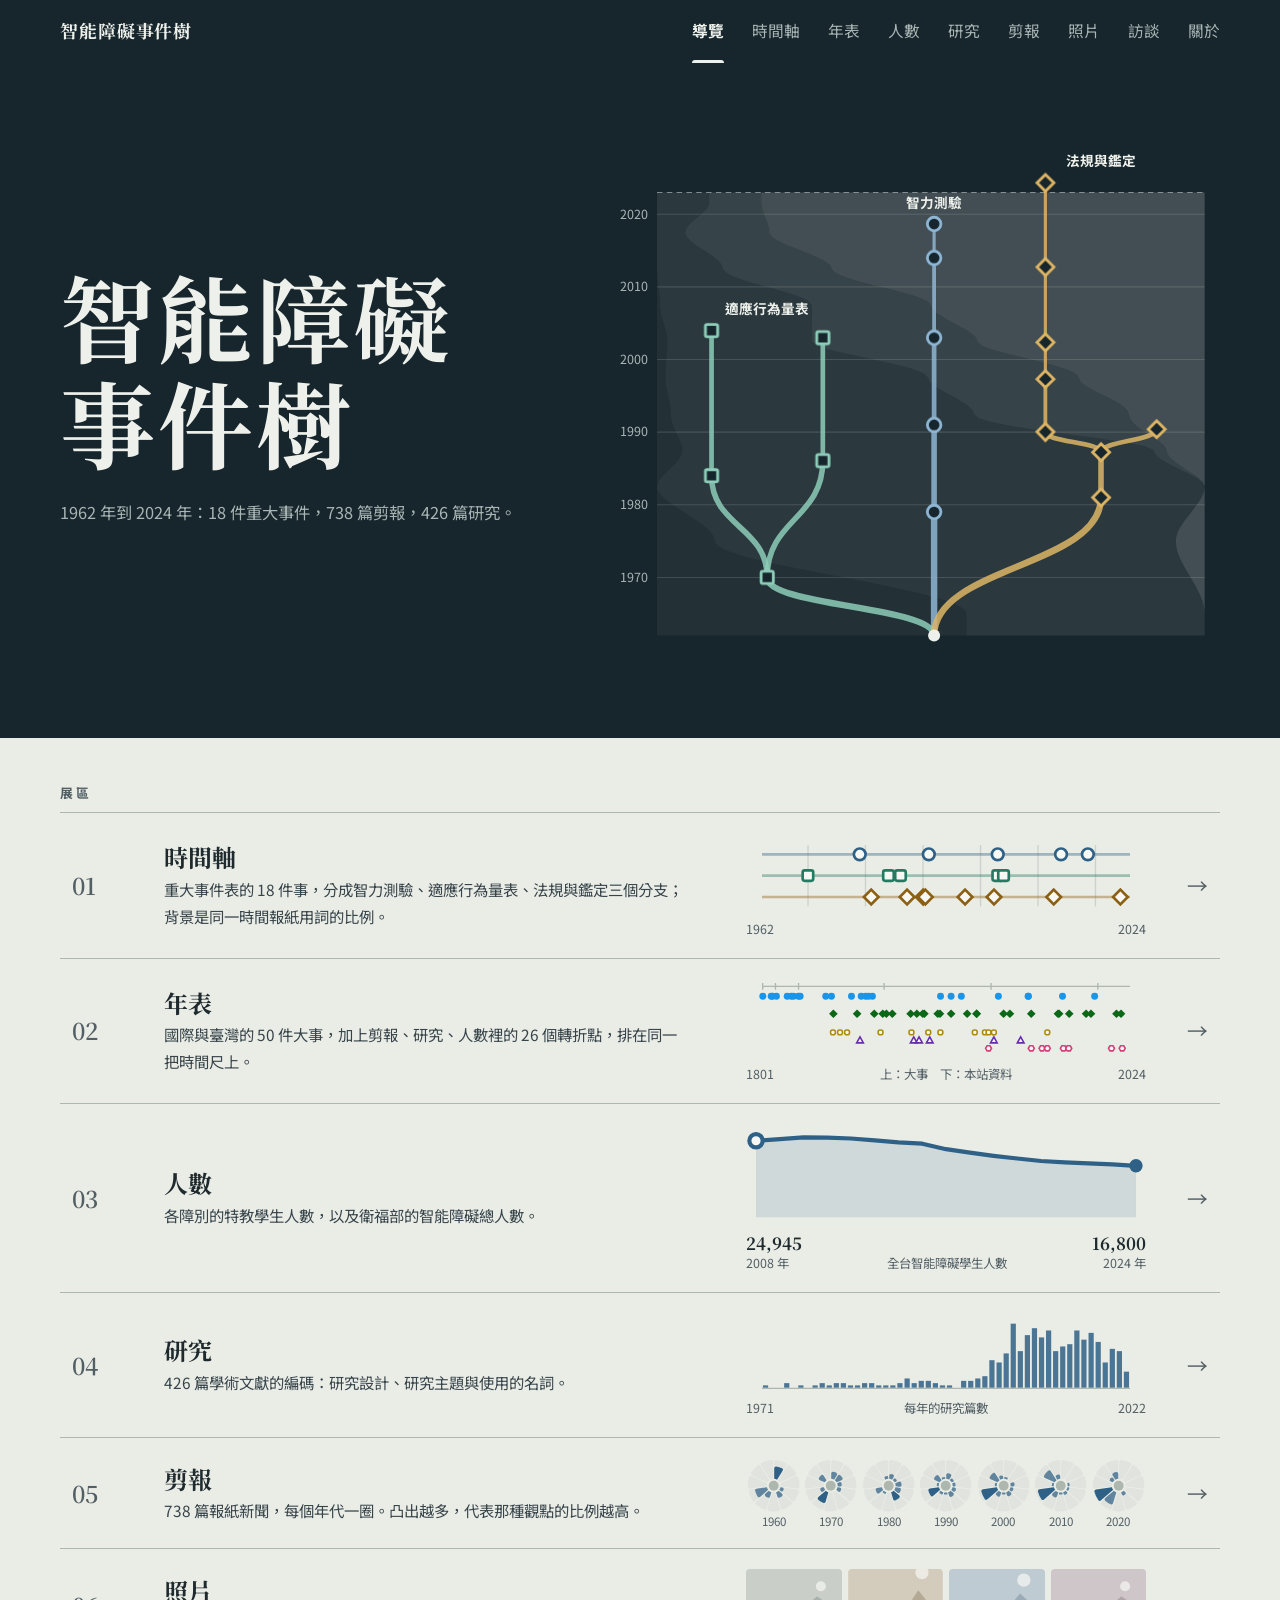
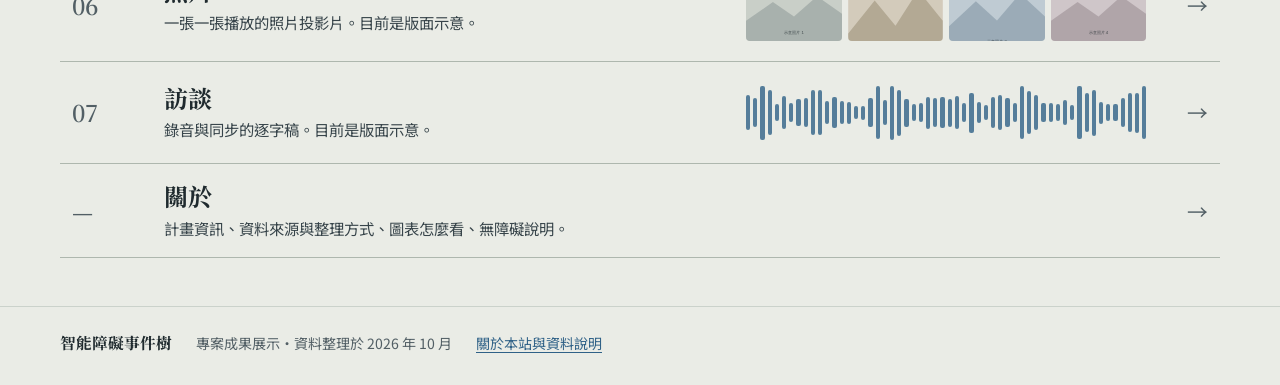
==== commit f57181f8: "年表：每一道有自己的顏色與形狀，並改用完整用詞 - 國際藍色圓形、臺灣綠色菱形、剪報黃褐方形、研究紫色三角形、人數粉紅六角形；   大事實心，本站資料空心 - 五色用 dataviz 的檢查程式驗證（" ====
--- a/index.html
+++ b/index.html
@@ -31,6 +31,8 @@
 :root{
   --bg:#EAECE6; --paper:#F7F8F4; --stage:#E1E4DD; --ink:#1F2A2E; --ink2:#37444A; --muted:#525F65; --line:#CBD2CB; --line2:#AEB7AE;
   --c-iq:#2F6187; --c-ab:#247B62; --c-law:#8C6013;
+  /* 年表每一道的顏色：任兩色在色盲模擬下都分得開（OKLab ΔE ≥ 12，淺色）、對背景至少 3:1 */
+  --k-intl:#1995EA; --k-tw:#0B6817; --k-news:#AE8A0D; --k-lit:#682DAC; --k-people:#D4407C;
   --g1:#EFECE4; --g2:#E1DBCE; --g3:#D0C8B6; --g4:#BCB2A0;
   --d1:#376fb0; --d2:#c26a3d; --d3:#17998a; --d4:#a8841a; --d5:#b0668f; --d6:#5f8f3a; --rose:#2F6187; --link:#2F6187; --ctl:#79847E;
   --trk:rgba(31,42,46,.045); --trk2:rgba(31,42,46,.11); --band:.04;
@@ -44,6 +46,7 @@
 @media (prefers-color-scheme:dark){:root:not([data-theme="light"]){
   --bg:#171B1C; --paper:#20272A; --stage:#14181A; --ink:#E6EAE5; --ink2:#C7CFCB; --muted:#9BA6A8; --line:#384344; --line2:#4E5A5B;
   --c-iq:#82ABCB; --c-ab:#86C9B0; --c-law:#DDB35F;
+  --k-intl:#1479B0; --k-tw:#2CAB36; --k-news:#906B0A; --k-lit:#AC69E9; --k-people:#D4407C;
   --g1:#282C2A; --g2:#333733; --g3:#41453D; --g4:#4F5348;
   --d1:#5289d4; --d2:#c9703f; --d3:#24a08e; --d4:#b08720; --d5:#bd689b; --d6:#6ea040; --rose:#82ABCB; --link:#82ABCB; --ctl:#7E8A8B;
   --trk:rgba(230,234,229,.07); --trk2:rgba(230,234,229,.15); --band:.065;
@@ -52,6 +55,7 @@
 :root[data-theme="dark"]{
   --bg:#171B1C; --paper:#20272A; --stage:#14181A; --ink:#E6EAE5; --ink2:#C7CFCB; --muted:#9BA6A8; --line:#384344; --line2:#4E5A5B;
   --c-iq:#82ABCB; --c-ab:#86C9B0; --c-law:#DDB35F;
+  --k-intl:#1479B0; --k-tw:#2CAB36; --k-news:#906B0A; --k-lit:#AC69E9; --k-people:#D4407C;
   --g1:#282C2A; --g2:#333733; --g3:#41453D; --g4:#4F5348;
   --d1:#5289d4; --d2:#c9703f; --d3:#24a08e; --d4:#b08720; --d5:#bd689b; --d6:#6ea040; --rose:#82ABCB; --link:#82ABCB; --ctl:#7E8A8B;
   --trk:rgba(230,234,229,.07); --trk2:rgba(230,234,229,.15); --band:.065;
@@ -253,8 +257,8 @@
 .cr-corner{position:absolute;left:0;top:0;background:var(--paper);border-right:1px solid var(--line)}
 .cr-lane{position:absolute;left:0;display:flex;flex-direction:column;justify-content:center;align-items:center;gap:2px;background:var(--paper);border-right:1px solid var(--line);border-top:1px solid var(--line);text-align:center;line-height:1.3}
 .cr-lane b{font-family:var(--serif);font-size:1rem}
+.cr-lane .ico{width:13px;height:13px}
 .cr-lane small{font-size:.7rem;color:var(--muted)}
-.cr-lane.data b{font-weight:600;color:var(--ink2)}
 /* 一件事：形狀標在它的日期上，右邊是年份與名稱 */
 .cr-it{position:absolute;display:grid;grid-template-columns:14px minmax(0,1fr);column-gap:5px;align-items:center;padding:3px 6px 3px 1px;border:0;border-radius:8px;background:none;text-align:left;line-height:1.35;color:var(--ink)}
 .cr-it .ico{align-self:center}
@@ -265,9 +269,9 @@
 .cr-it:hover{background:var(--trk2)}
 .cr-it[aria-pressed="true"]{background:var(--ink);color:var(--paper)}
 .cr-it[aria-pressed="true"] .cr-y,.cr-it[aria-pressed="true"] .cr-t{color:var(--paper)}
-.cr-it[aria-pressed="true"] .ico *{fill:var(--paper);stroke:var(--paper)}
+.cr-it[aria-pressed="true"] .ico *{stroke:var(--paper);stroke-width:1.5}
 .cr-it:focus-visible{outline-offset:1px}
-.cr-guide{position:absolute;width:0;border-left:1px solid var(--ink);opacity:.5;pointer-events:none}
+.cr-guide{position:absolute;width:0;border-left:2px solid var(--c,var(--ink));opacity:.7;pointer-events:none}
 .cr-flag{position:absolute;top:36px;transform:translateX(-50%);padding:1px 7px;border-radius:999px;background:var(--ink);color:var(--paper);font-size:.74rem;font-variant-numeric:tabular-nums;white-space:nowrap;pointer-events:none;z-index:2}
 .cr-note{margin-top:10px;font-size:.84rem;color:var(--muted)}
 .cr-src{margin-top:14px;font-size:.84rem;color:var(--muted)}
@@ -3217,6 +3221,8 @@
 function mark(shape,x,y,r,attrs){
   attrs = attrs||'';
   if(shape==='square') return `<rect x="${(x-r*.9).toFixed(1)}" y="${(y-r*.9).toFixed(1)}" width="${(r*1.8).toFixed(1)}" height="${(r*1.8).toFixed(1)}" rx="1.5" ${attrs}/>`;
+  if(shape==='triangle') return `<polygon points="${x.toFixed(1)},${(y-r*1.3).toFixed(1)} ${(x+r*1.25).toFixed(1)},${(y+r*.95).toFixed(1)} ${(x-r*1.25).toFixed(1)},${(y+r*.95).toFixed(1)}" ${attrs}/>`;
+  if(shape==='hexagon') return `<polygon points="${[0,1,2,3,4,5].map(k=>{ const a = Math.PI/3*k; return (x+r*1.12*Math.cos(a)).toFixed(1)+','+(y+r*1.12*Math.sin(a)).toFixed(1); }).join(' ')}" ${attrs}/>`;
   if(shape==='diamond') return `<polygon points="${x.toFixed(1)},${(y-r*1.25).toFixed(1)} ${(x+r*1.25).toFixed(1)},${y.toFixed(1)} ${x.toFixed(1)},${(y+r*1.25).toFixed(1)} ${(x-r*1.25).toFixed(1)},${y.toFixed(1)}" ${attrs}/>`;
   return `<circle cx="${x.toFixed(1)}" cy="${y.toFixed(1)}" r="${r}" ${attrs}/>`;
 }
@@ -4097,7 +4103,7 @@
   const W = 300, H = 64, S = crScale(false), k = (W-24)/S.W, rows = {intl:13, tw:26, news:40, lit:46, people:52};
   let g = `<line x1="12" x2="${W-12}" y1="5.5" y2="5.5" stroke="var(--line2)" stroke-width="1"/>`;
   [1800,1900,1950,1980,2000,2020].forEach(y=>{ const x = 12+S.x(y)*k; g += `<line x1="${x.toFixed(1)}" x2="${x.toFixed(1)}" y1="3" y2="8" stroke="var(--line2)" stroke-width="1"/>`; });
-  CR.forEach(e=>{ const ln = CR_LANE[e.lane]; g += mark(ln.shape, 12+S.x(e.k)*k, rows[e.lane], ln.data?2:2.6, ln.data ? `fill="var(--paper)" stroke="var(--muted)" stroke-width="1.1"` : `fill="var(--ink2)" opacity=".8"`); });
+  CR.forEach(e=>{ const ln = CR_LANE[e.lane]; g += mark(ln.shape, 12+S.x(e.k)*k, rows[e.lane], ln.data?2:2.6, ln.data ? `fill="var(--paper)" stroke="${ln.color}" stroke-width="1.2"` : `fill="${ln.color}"`); });
   return `<svg viewBox="0 0 ${W} ${H}" aria-hidden="true" focusable="false">${g}</svg>`;
 }
 function miniBarsSvg(){            // 研究：每年的研究篇數
@@ -4153,13 +4159,16 @@
    要加事件：照下面的格式加一筆。d 寫成 1984、1984-12 或 1984-12-17；lane 是 intl、tw、news、lit、people；
    cat（只有大事要寫）是 law 法規與政策、assess 定義與鑑定、edu 教育與普查、rights 權利與社會。
    剪報、研究、人數三道的數字由 source/data.json 算出，資料更新時請重算。 */
+// 每一道有自己的顏色與形狀（顏色寫在 style.css 的 --k-intl 等）。五個顏色用色盲模擬檢查過：任兩色之間都分得開，
+// 形狀也各不相同，所以不靠顏色也認得出來。大事是實心，本站資料是空心
 const CR_LANES = [
   {k:'intl', name:'國際', kind:'大事', shape:'circle'},
   {k:'tw', name:'臺灣', kind:'大事', shape:'diamond'},
   {k:'news', name:'剪報', kind:'本站資料', shape:'square', data:true, go:'news'},
-  {k:'lit', name:'研究', kind:'本站資料', shape:'square', data:true, go:'research'},
-  {k:'people', name:'人數', kind:'本站資料', shape:'square', data:true, go:'people'}
+  {k:'lit', name:'研究', kind:'本站資料', shape:'triangle', data:true, go:'research'},
+  {k:'people', name:'人數', kind:'本站資料', shape:'hexagon', data:true, go:'people'}
 ];
+CR_LANES.forEach(l=>{ l.color = 'var(--k-'+l.k+')'; });
 const CR_CATS = {law:'法規與政策', assess:'定義與鑑定', edu:'教育與普查', rights:'權利與社會'};
 const CR_ERAS = [
   {from:1795, name:'啟蒙與機構'},
@@ -4335,19 +4344,19 @@
    x:"2005 年出現第一篇以自我倡議／自我決策為主題的研究，之後一共 16 篇。\n同一時期，CRPD 在 2006 年通過，強調「沒有我們的參與，不要做關於我們的決定」。"},
   {id:"p1999", d:"1999", lane:"people", t:"智能障礙者 68,044 人",
    x:"衛福部統計的全國智能障礙者人數，1999 年底是 68,044 人。\n之後逐年增加，2014 年超過十萬人。"},
-  {id:"p2007", d:"2007", lane:"people", t:"臺北市：學障超過智障",
+  {id:"p2007", d:"2007", lane:"people", t:"臺北市：學習障礙超過智能障礙",
    x:"2007 年，臺北市的特教學生裡，學習障礙 2,196 人，第一次多於智能障礙的 1,918 人。\n臺北市的智能障礙學生從 2003 年的 2,345 人，減少到 2024 年的 506 人。"},
-  {id:"p2009", d:"2009", lane:"people", t:"臺北市：自閉症超過智障",
+  {id:"p2009", d:"2009", lane:"people", t:"臺北市：自閉症超過智能障礙",
    x:"2009 年，臺北市的自閉症學生 2,020 人，第一次多於智能障礙的 1,861 人。\n全國要到 2022 年才出現同樣的交叉。"},
-  {id:"p2010", d:"2010", lane:"people", t:"全國智障學生最多",
+  {id:"p2010", d:"2010", lane:"people", t:"全國智能障礙學生最多",
    x:"全國特教學生裡的智能障礙學生，2010 年是 26,059 人，是有資料的 2008–2024 年裡最多的一年，之後逐年減少。"},
-  {id:"p2013", d:"2013", lane:"people", t:"全國：學障超過智障",
+  {id:"p2013", d:"2013", lane:"people", t:"全國：學習障礙超過智能障礙",
    x:"2013 年，全國的學習障礙學生 26,797 人，第一次多於智能障礙的 25,088 人。臺北市早在 2007 年就出現這個交叉。"},
   {id:"p2014", d:"2014", lane:"people", t:"智能障礙者超過十萬人",
    x:"衛福部統計的全國智能障礙者，2014 年底是 100,588 人，第一次超過十萬。\n之後大致持平，2024 年底是 102,556 人。"},
-  {id:"p2022", d:"2022", lane:"people", t:"全國：自閉症超過智障",
+  {id:"p2022", d:"2022", lane:"people", t:"全國：自閉症超過智能障礙",
    x:"2022 年，全國的自閉症學生 18,853 人，第一次多於智能障礙的 17,608 人。臺北市在 2009 年就已交叉。"},
-  {id:"p2024", d:"2024", lane:"people", t:"智障學生 16,800 人",
+  {id:"p2024", d:"2024", lane:"people", t:"智能障礙學生 16,800 人",
    x:"2024 年，全國的智能障礙學生 16,800 人，比 2010 年的高峰少了 36%。\n占全部特教學生的比例，從 2008 年的 31% 降到 13%。同一時期，衛福部統計的智能障礙者總人數沒有減少，維持在十萬人上下。"}
 ];
 const CR_LANE = Object.fromEntries(CR_LANES.map(l=>[l.k,l]));
@@ -4423,8 +4432,8 @@
   const eras = CR_ERAS.map((r,i)=>{ const a = X(Math.max(r.from,1795)), b = X(i<CR_ERAS.length-1 ? CR_ERAS[i+1].from : CR_END);
     return `<div class="cr-era" style="left:${a.toFixed(0)}px;width:${(b-a).toFixed(0)}px"><span>${esc(r.name)}</span></div>`; }).join('');
   const items = CR.filter(e=>L.pos[e.id]).map(e=>{ const p = L.pos[e.id], ln = CR_LANE[e.lane];
-    return `<button class="cr-it${ln.data?' data':''}" data-cr="${e.id}" aria-pressed="${crSel===e.id}" style="left:${(p.x-8).toFixed(0)}px;top:${p.y}px;width:${p.w}px" title="${esc(e.t)}">${icon(ln.shape,'var(--ink)',ln.data)}<span class="cr-y">${esc(crYear(e))}</span><span class="cr-t">${esc(e.t)}</span><span class="vh">，${ln.name}${ln.data?'（本站資料）':''}</span></button>`; }).join('');
-  const labels = L.lanes.map(l=>`<div class="cr-lane${l.data?' data':''}" style="top:${l.top}px;height:${l.h}px;width:${L.labW}px"><b>${l.name}</b>${L.narrow?'':`<small>${l.kind}</small>`}</div>`).join('');
+    return `<button class="cr-it${ln.data?' data':''}" data-cr="${e.id}" aria-pressed="${crSel===e.id}" style="left:${(p.x-8).toFixed(0)}px;top:${p.y}px;width:${p.w}px" title="${esc(e.t)}">${icon(ln.shape,ln.color,ln.data)}<span class="cr-y">${esc(crYear(e))}</span><span class="cr-t">${esc(e.t)}</span><span class="vh">，${ln.name}${ln.data?'（本站資料）':''}</span></button>`; }).join('');
+  const labels = L.lanes.map(l=>`<div class="cr-lane${l.data?' data':''}" style="top:${l.top}px;height:${l.h}px;width:${L.labW}px;--c:${l.color}">${icon(l.shape,l.color,l.data)}<b>${l.name}</b>${L.narrow?'':`<small>${l.kind}</small>`}</div>`).join('');
   return `<div class="cr-scroll" id="crScroll" tabindex="0" aria-label="年表，可以左右捲動">
       <div class="cr-track" style="width:${L.W}px;height:${L.H}px">${crSvgRuler(L)}${eras}<i class="cr-guide" id="crGuide" hidden></i><span class="cr-flag" id="crFlag" hidden></span>${items}</div>
     </div>
@@ -4437,13 +4446,14 @@
   if(!p){ g.hidden = fl.hidden = true; return; }
   g.hidden = fl.hidden = false;
   g.style.cssText = `left:${p.x.toFixed(0)}px;top:${CRL.RULER}px;height:${p.y+6-CRL.RULER}px`;
+  g.style.setProperty('--c', CR_LANE[e.lane].color);
   fl.textContent = (e.when && /年代/.test(e.when)) ? e.when : (e.mo ? e.y+'.'+e.mo+(e.dd?'.'+e.dd:'') : e.y);
   fl.style.left = p.x.toFixed(0)+'px';
 }
 function crListHtml(){
   return `<div class="tlist plate">${CR_ERAS.map((r,i)=>{ const ev = crShown().filter(e=>e.era===i); if(!ev.length) return '';
     return `<h2>${esc(r.name)}（${ev[0].y}–${ev[ev.length-1].y}）</h2><ol>${ev.map(e=>{ const ln = CR_LANE[e.lane];
-      return `<li><button class="litem" data-cr="${e.id}" aria-pressed="${crSel===e.id}" style="--c:var(--ink)"><span class="ld">${esc(crDate(e))}</span><b>${esc(e.t)}</b><span class="lm">${icon(ln.shape,'var(--ink)',ln.data)}${ln.name}</span></button></li>`; }).join('')}</ol>`; }).join('')}</div>`;
+      return `<li><button class="litem" data-cr="${e.id}" aria-pressed="${crSel===e.id}" style="--c:${ln.color}"><span class="ld">${esc(crDate(e))}</span><b>${esc(e.t)}</b><span class="lm">${icon(ln.shape,ln.color,ln.data)}${ln.name}</span></button></li>`; }).join('')}</ol>`; }).join('')}</div>`;
 }
 function crPanelHtml(){
   const sh = crShown();
@@ -4451,7 +4461,7 @@
     const n = k => CR.filter(e=>e.lane===k).length;
     return `<h2 tabindex="-1">大事年表</h2>
       <div class="pn-desc"><p>國際與臺灣的 ${n('intl')+n('tw')} 件大事，加上本站剪報、研究與學生人數裡看到的 ${n('news')+n('lit')+n('people')} 個轉折點，放在同一把時間尺上。</p><p>上方是時間尺；一道一種來源。點任何一件，這裡會顯示日期、說明與來源。</p></div>
-      <dl class="pn-sum">${CR_LANES.map(l=>`<div><dt>${l.name}${l.data?'・本站資料':''}</dt><dd>${n(l.k)} ${l.data?'個':'件'}</dd></div>`).join('')}</dl>
+      <dl class="pn-sum">${CR_LANES.map(l=>`<div><dt>${icon(l.shape,l.color,l.data)} ${l.name}${l.data?'・本站資料':''}</dt><dd>${n(l.k)} ${l.data?'個':'件'}</dd></div>`).join('')}</dl>
       <p class="pn-start"><button class="btn solid" data-act="cr-first">從最早的開始看</button></p>`;
   }
   const e = crById[crSel], ln = CR_LANE[e.lane], i = sh.indexOf(e), prev = sh[i-1], next = sh[i+1];
@@ -4460,7 +4470,7 @@
   const memo = k<0 ? '' : `<div class="memo"><h3>備註</h3>${lines.slice(k).map((s,j)=>`<p>${esc(j?s:s.replace(/^備註：/,''))}</p>`).join('')}</div>`;
   const more = ONLY ? '' : e.tree ? `<p class="pn-go"><a href="#tree" data-act="cr-tree" data-id="${e.tree}">在時間軸（事件樹）上看這件事 →</a></p>`
     : ln.go ? `<p class="pn-go"><a href="#${ln.go}" data-go="${ln.go}">到「${SECTIONS[ln.go].name.replace(/・.*/,'')}」展區看 →</a></p>` : '';
-  return `<p class="pn-kind">${icon(ln.shape,'var(--ink)',ln.data)}${ln.name}・${ln.data?'本站資料':esc(CR_CATS[e.cat])}・${esc(CR_ERAS[e.era].name)}</p>
+  return `<p class="pn-kind">${icon(ln.shape,ln.color,ln.data)}${ln.name}・${ln.data?'本站資料':esc(CR_CATS[e.cat])}・${esc(CR_ERAS[e.era].name)}</p>
     <h2 tabindex="-1">${esc(e.t)}</h2>
     <p class="pn-date">${esc(crDate(e))}</p>
     <div class="pn-desc">${main}${memo}</div>
@@ -4498,12 +4508,12 @@
       <div class="tl-main">
         <div class="tl-filter" id="crFilter" role="group" aria-label="要看哪幾道">
           <span class="lbl" aria-hidden="true">顯示</span>
-          ${CR_LANES.map(l=>`<button class="bchip" data-cr-lane="${l.k}" aria-pressed="${crShow.has(l.k)}">${icon(l.shape,'var(--ink)',l.data || !crShow.has(l.k))}${l.name}</button>`).join('')}
+          ${CR_LANES.map(l=>`<button class="bchip" data-cr-lane="${l.k}" aria-pressed="${crShow.has(l.k)}" style="--c:${l.color}">${icon(l.shape,l.color,l.data || !crShow.has(l.k))}${l.name}</button>`).join('')}
         </div>
         ${crList ? crListHtml() : `<div class="cr-nav" id="crEras" role="group" aria-label="跳到章節">${CR_ERAS.map((r,i)=>`<button data-cr-era="${i}">${esc(r.name)}</button>`).join('')}
             <span class="cr-arrows"><button class="btn rd" id="crPrev" data-act="cr-page" data-dir="-1" aria-label="往前（較早）">‹</button><button class="btn rd" id="crNext" data-act="cr-page" data-dir="1" aria-label="往後（較晚）">›</button></span></div>
           <div class="plate cr-fig" id="crFig"></div>
-          <p class="cr-note">時間尺照年份比例畫，1950 年以前事件較少，尺比較緊。空心方形是由本站資料算出的轉折點。</p>`}
+          <p class="cr-note">時間尺照年份比例畫，1950 年以前事件較少，尺比較緊。實心是大事，空心是由本站資料算出的轉折點；每一道的顏色與形狀都不同。</p>`}
       </div>
       ${wide ? '<aside class="panel plate" id="crPanel" aria-live="polite" aria-label="說明"></aside>' : ''}
     </div>${routeHtml()}</div>`;
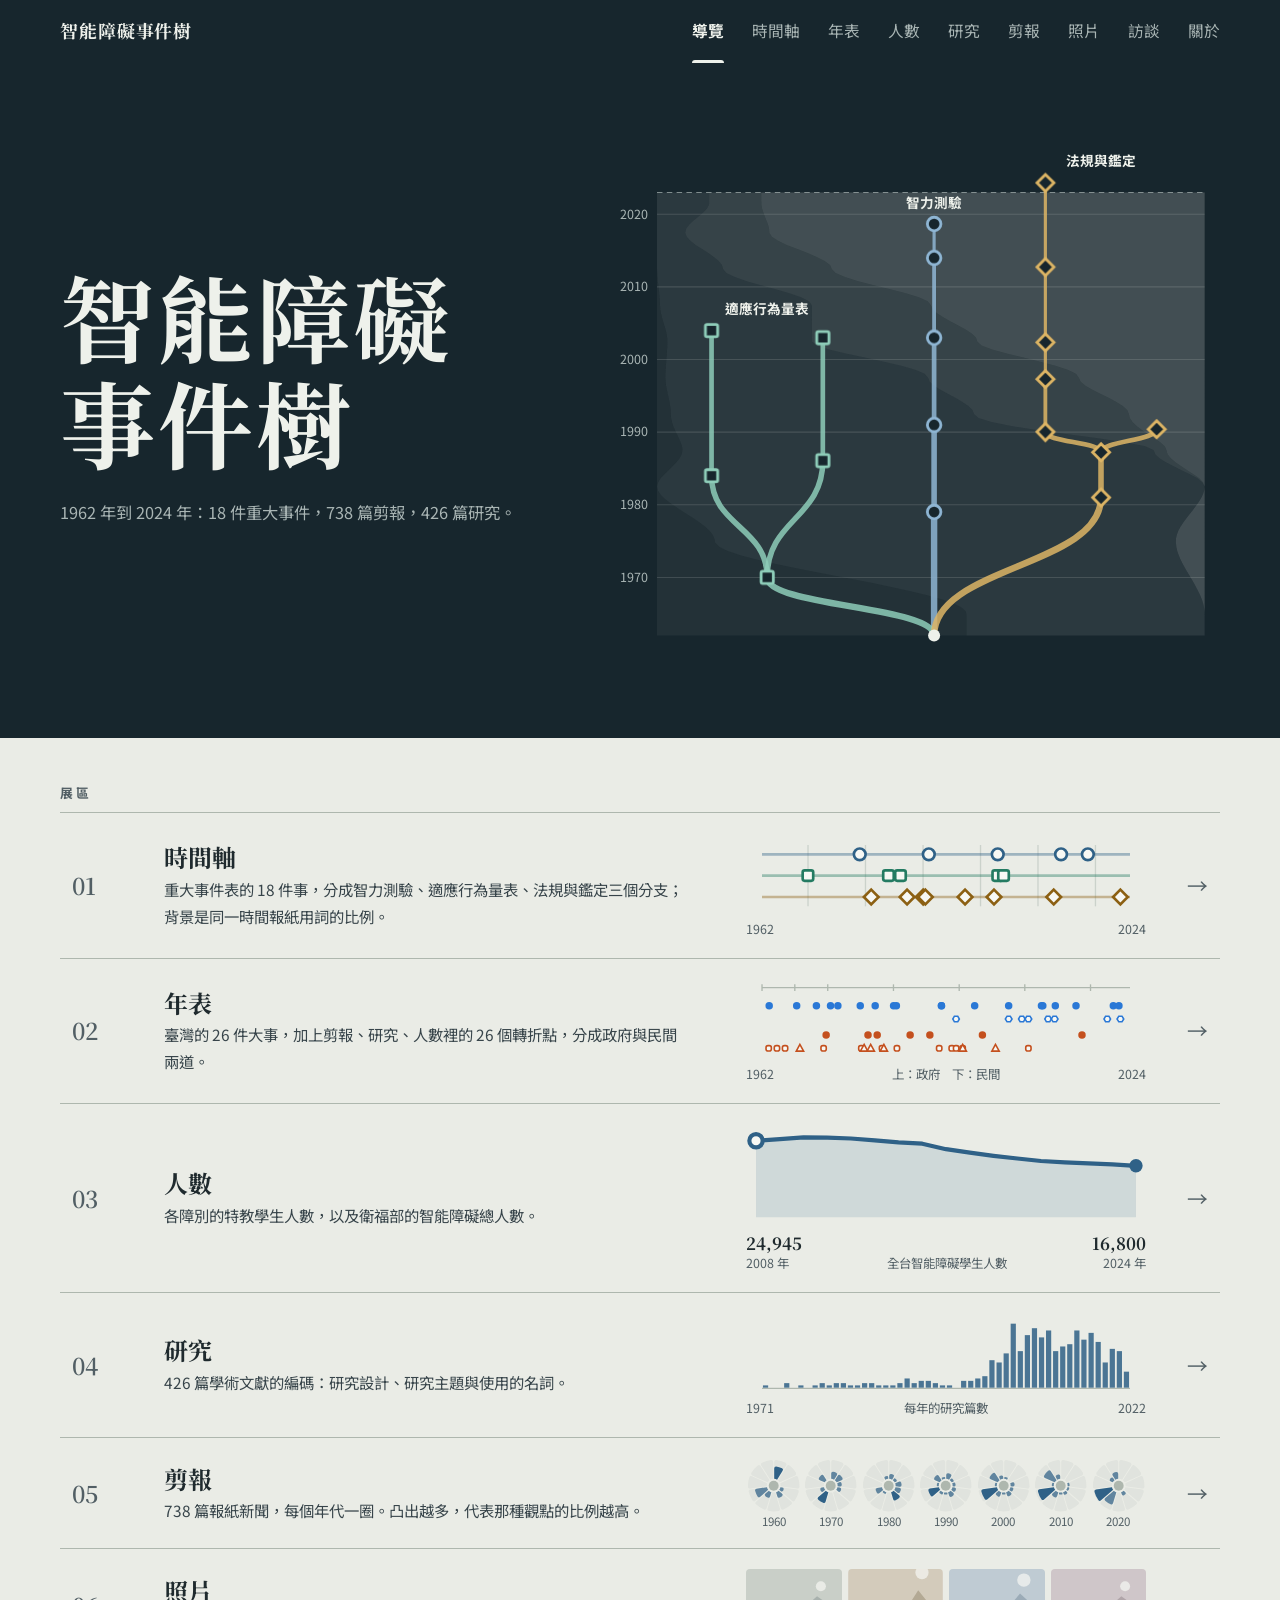
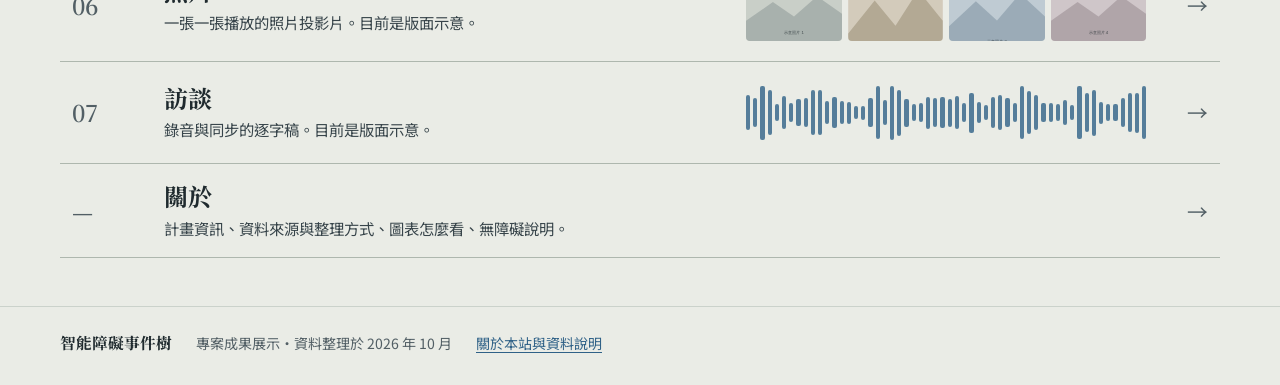
==== commit 61465bd9: "年表簡化成政府、民間兩道，只放臺灣 - 大事、剪報、研究、人數併成兩道：政府（法規・教育・統計）、民間（家長・學界・報紙） - 種類改用形狀表示：實心圓形是大事，空心方形、三角形、六角形是剪報、研究、" ====
--- a/index.html
+++ b/index.html
@@ -31,8 +31,8 @@
 :root{
   --bg:#EAECE6; --paper:#F7F8F4; --stage:#E1E4DD; --ink:#1F2A2E; --ink2:#37444A; --muted:#525F65; --line:#CBD2CB; --line2:#AEB7AE;
   --c-iq:#2F6187; --c-ab:#247B62; --c-law:#8C6013;
-  /* 年表每一道的顏色：任兩色在色盲模擬下都分得開（OKLab ΔE ≥ 12，淺色）、對背景至少 3:1 */
-  --k-intl:#1995EA; --k-tw:#0B6817; --k-news:#AE8A0D; --k-lit:#682DAC; --k-people:#D4407C;
+  /* 年表兩道的顏色：政府藍、民間橘，用色盲模擬檢查過（ΔE 26，對背景至少 3:1） */
+  --k-gov:#2A78D6; --k-civ:#C4501E;
   --g1:#EFECE4; --g2:#E1DBCE; --g3:#D0C8B6; --g4:#BCB2A0;
   --d1:#376fb0; --d2:#c26a3d; --d3:#17998a; --d4:#a8841a; --d5:#b0668f; --d6:#5f8f3a; --rose:#2F6187; --link:#2F6187; --ctl:#79847E;
   --trk:rgba(31,42,46,.045); --trk2:rgba(31,42,46,.11); --band:.04;
@@ -46,7 +46,7 @@
 @media (prefers-color-scheme:dark){:root:not([data-theme="light"]){
   --bg:#171B1C; --paper:#20272A; --stage:#14181A; --ink:#E6EAE5; --ink2:#C7CFCB; --muted:#9BA6A8; --line:#384344; --line2:#4E5A5B;
   --c-iq:#82ABCB; --c-ab:#86C9B0; --c-law:#DDB35F;
-  --k-intl:#1479B0; --k-tw:#2CAB36; --k-news:#906B0A; --k-lit:#AC69E9; --k-people:#D4407C;
+  --k-gov:#3987E5; --k-civ:#D95926;
   --g1:#282C2A; --g2:#333733; --g3:#41453D; --g4:#4F5348;
   --d1:#5289d4; --d2:#c9703f; --d3:#24a08e; --d4:#b08720; --d5:#bd689b; --d6:#6ea040; --rose:#82ABCB; --link:#82ABCB; --ctl:#7E8A8B;
   --trk:rgba(230,234,229,.07); --trk2:rgba(230,234,229,.15); --band:.065;
@@ -55,7 +55,7 @@
 :root[data-theme="dark"]{
   --bg:#171B1C; --paper:#20272A; --stage:#14181A; --ink:#E6EAE5; --ink2:#C7CFCB; --muted:#9BA6A8; --line:#384344; --line2:#4E5A5B;
   --c-iq:#82ABCB; --c-ab:#86C9B0; --c-law:#DDB35F;
-  --k-intl:#1479B0; --k-tw:#2CAB36; --k-news:#906B0A; --k-lit:#AC69E9; --k-people:#D4407C;
+  --k-gov:#3987E5; --k-civ:#D95926;
   --g1:#282C2A; --g2:#333733; --g3:#41453D; --g4:#4F5348;
   --d1:#5289d4; --d2:#c9703f; --d3:#24a08e; --d4:#b08720; --d5:#bd689b; --d6:#6ea040; --rose:#82ABCB; --link:#82ABCB; --ctl:#7E8A8B;
   --trk:rgba(230,234,229,.07); --trk2:rgba(230,234,229,.15); --band:.065;
@@ -246,25 +246,29 @@
 .cr-arrows{display:flex;gap:6px;margin-left:auto}
 .btn.rd{width:40px;min-height:40px;padding:0;font-size:1.25rem;line-height:1}
 .plate.cr-fig{position:relative;padding:0;overflow:hidden;margin-bottom:0}
-.cr-scroll{position:absolute;inset:0;overflow-x:auto;overflow-y:hidden;overscroll-behavior-x:contain;scrollbar-width:thin;cursor:grab}
+.cr-scroll{position:absolute;inset:0;overflow:auto;overscroll-behavior:contain;scrollbar-width:thin;cursor:grab}
 .cr-scroll.drag{cursor:grabbing;user-select:none}
 .cr-scroll:focus-visible{outline-offset:-4px}
 .cr-track{position:relative}
 .cr-bg{position:absolute;left:0;top:0}
-.cr-era{position:absolute;top:0;height:30px;pointer-events:none}
+.cr-era{position:absolute;top:0;z-index:1;height:30px;pointer-events:none}
 .cr-era span{position:sticky;left:76px;display:inline-block;padding:9px 0 0 10px;font-size:.78rem;font-weight:700;letter-spacing:.12em;color:var(--ink2);white-space:nowrap}
-.cr-labels{position:absolute;left:0;top:0;bottom:0;pointer-events:none}
-.cr-corner{position:absolute;left:0;top:0;background:var(--paper);border-right:1px solid var(--line)}
-.cr-lane{position:absolute;left:0;display:flex;flex-direction:column;justify-content:center;align-items:center;gap:2px;background:var(--paper);border-right:1px solid var(--line);border-top:1px solid var(--line);text-align:center;line-height:1.3}
+/* 時間尺黏在框的最上面、道名黏在左邊；年表比框高時只在框裡上下捲 */
+.cr-ruler{position:sticky;top:0;z-index:5;background:var(--paper)}
+.cr-ruler > svg{position:absolute;left:0;top:0}
+.cr-corner{position:sticky;left:0;z-index:2;background:var(--paper);border-right:1px solid var(--line)}
+.cr-lanecol{position:sticky;left:0;z-index:4;background:var(--paper);border-right:1px solid var(--line);pointer-events:none}
+.cr-bg{z-index:0}
+.cr-lane{position:absolute;left:0;right:0;display:flex;flex-direction:column;justify-content:center;align-items:center;gap:2px;background:var(--paper);border-top:1px solid var(--line);text-align:center;line-height:1.3}
 .cr-lane b{font-family:var(--serif);font-size:1rem}
 .cr-lane .ico{width:13px;height:13px}
 .cr-lane small{font-size:.7rem;color:var(--muted)}
 /* 一件事：形狀標在它的日期上，右邊是年份與名稱 */
-.cr-it{position:absolute;display:grid;grid-template-columns:14px minmax(0,1fr);column-gap:5px;align-items:center;padding:3px 6px 3px 1px;border:0;border-radius:8px;background:none;text-align:left;line-height:1.35;color:var(--ink)}
+.cr-it{position:absolute;display:grid;grid-template-columns:14px auto minmax(0,1fr);column-gap:6px;align-items:center;padding:3px 6px 3px 1px;border:0;border-radius:8px;background:none;text-align:left;line-height:1.35;color:var(--ink)}
 .cr-it .ico{align-self:center}
 .cr-it .cr-y{font-size:.78rem;color:var(--muted);font-variant-numeric:tabular-nums}
 .cr-it .cr-y{line-height:1.25}
-.cr-it .cr-t{grid-column:2;font-size:.92rem;font-weight:500;line-height:1.4;white-space:nowrap;overflow:hidden;text-overflow:ellipsis}
+.cr-it .cr-t{font-size:.92rem;font-weight:500;line-height:1.4;white-space:nowrap;overflow:hidden;text-overflow:ellipsis}
 .cr-it.data .cr-t{font-weight:400;color:var(--ink2)}
 .cr-it:hover{background:var(--trk2)}
 .cr-it[aria-pressed="true"]{background:var(--ink);color:var(--paper)}
@@ -272,8 +276,162 @@
 .cr-it[aria-pressed="true"] .ico *{stroke:var(--paper);stroke-width:1.5}
 .cr-it:focus-visible{outline-offset:1px}
 .cr-guide{position:absolute;width:0;border-left:2px solid var(--c,var(--ink));opacity:.7;pointer-events:none}
-.cr-flag{position:absolute;top:36px;transform:translateX(-50%);padding:1px 7px;border-radius:999px;background:var(--ink);color:var(--paper);font-size:.74rem;font-variant-numeric:tabular-nums;white-space:nowrap;pointer-events:none;z-index:2}
+.cr-flag{position:absolute;z-index:3;top:36px;transform:translateX(-50%);padding:1px 7px;border-radius:999px;background:var(--ink);color:var(--paper);font-size:.74rem;font-variant-numeric:tabular-nums;white-space:nowrap;pointer-events:none;z-index:2}
 .cr-note{margin-top:10px;font-size:.84rem;color:var(--muted)}
+/* 浮在事件旁邊的說明卡片 */
+/* 時間軸下方的說明區：左邊文字，右邊照片、剪報、訪談，下面上一件／下一件 */
+.plate.cr-detail{position:relative;margin:14px 0 0;padding:22px 26px 18px;display:grid;grid-template-columns:minmax(0,1fr);gap:0 32px}
+.cr-detail.has-media{grid-template-columns:minmax(0,1fr) minmax(0,1.05fr)}
+.cr-detail .cr-d-foot{grid-column:1/-1}
+.cr-detail .cr-d-side > .cr-media > .cr-ms:first-child{margin-top:0;padding-top:0;border-top:0}
+.cr-detail h2{font-family:var(--serif);font-weight:700;font-size:1.4rem;line-height:1.35;margin-top:2px;padding-right:40px}
+.cr-detail h2:focus{outline:none}
+.cr-detail .cr-d-main{max-width:44em}
+.cr-detail.intro{grid-template-columns:minmax(0,1fr) minmax(0,1fr)}
+.cr-detail.intro .pn-sum{margin-top:0}
+.cr-hint{margin-top:6px;color:var(--ink2);line-height:1.8}
+/* 道的顏色小色條 */
+.cr-sw{display:inline-block;flex:none;width:18px;height:5px;border-radius:3px;background:var(--c);vertical-align:middle;margin-right:6px}
+.cr-lane .cr-sw{margin:0 0 4px}
+.cr-lane b{font-size:1.05rem}
+/* 介紹：兩道、四種形狀各有幾件 */
+.cr-key{width:100%;border-collapse:collapse;font-size:.92rem}
+.cr-key th,.cr-key td{padding:7px 8px;border-bottom:1px solid var(--line);text-align:right;font-variant-numeric:tabular-nums}
+.cr-key thead th{font-weight:700;white-space:nowrap;vertical-align:bottom}
+.cr-key thead th small{display:block;font-weight:400;font-size:.76rem;color:var(--muted)}
+.cr-key tbody th{text-align:left;font-weight:400;display:flex;align-items:center;gap:7px}
+.cr-key tbody th small{color:var(--muted);font-size:.78rem}
+/* 顯示與章節排在同一行 */
+.cr-bar{display:flex;flex-wrap:wrap;align-items:center;gap:6px 18px;margin-bottom:10px}
+.cr-bar .tl-filter,.cr-bar .cr-nav{margin-bottom:0}
+.cr-bar .cr-nav{flex:1 1 auto}
+/* 畫面固定的版面：整頁剛好一個畫面高，頁面不捲；時間軸與說明區各自在框裡捲 */
+html.cr-fixed{overflow:hidden}
+html.cr-fixed .foot{display:none}
+html.cr-fixed #view{min-height:0}
+html.cr-fixed #view > .wrap.cr-app{height:calc(100vh - var(--cr-top,62px));height:calc(100dvh - var(--cr-top,62px));display:flex;flex-direction:column;padding-bottom:12px;overflow:hidden}
+html.cr-fixed.has-dock #view > .wrap.cr-app{height:calc(100vh - var(--cr-top,62px) - 76px);height:calc(100dvh - var(--cr-top,62px) - 76px)}
+html.cr-fixed .cr-app .ph{flex:none;padding:10px 0 8px}
+html.cr-fixed .cr-app .ph-over,html.cr-fixed .cr-app .ph-lead{display:none}
+html.cr-fixed .cr-app .ph h1{font-size:1.45rem}
+html.cr-fixed .cr-app .tl{flex:1 1 auto;min-height:0;display:flex;flex-direction:column}
+html.cr-fixed .cr-app .tl-main{flex:1 1 auto;min-height:0;display:flex;flex-direction:column}
+html.cr-fixed .cr-bar{flex:none;flex-wrap:nowrap;overflow-x:auto;scrollbar-width:thin;padding-bottom:2px}
+html.cr-fixed .cr-bar > *,html.cr-fixed .cr-bar .tl-filter{flex:none;flex-wrap:nowrap}
+html.cr-fixed .cr-bar .cr-nav{flex:1 0 auto;flex-wrap:nowrap}
+html.cr-fixed .cr-fig{flex:none}
+html.cr-fixed .cr-detail{flex:1 1 0;min-height:0;overflow:auto;margin-top:10px;overscroll-behavior:contain}
+/* 一排變矮時，字與上下的留白也小一點 */
+.cr-fig.compact .cr-it{padding-top:1px;padding-bottom:1px}
+.cr-fig.compact .cr-it .cr-t{font-size:.88rem}
+.cr-fig.compact .cr-era span{padding-top:5px}
+html.cr-fixed .cr-note{display:none}
+@media (max-width:719px){
+  html.cr-fixed .cr-app .ph-row{flex-wrap:nowrap}
+  html.cr-fixed .cr-app .ph-tools{flex-wrap:nowrap;overflow-x:auto;scrollbar-width:none}
+  html.cr-fixed .cr-app .ph-tools .btn{flex:none}
+  html.cr-fixed .cr-app .ph h1{font-size:1.2rem;flex:none}
+  .cr-detail.intro{grid-template-columns:minmax(0,1fr)}
+}
+@media (max-width:899px){
+  .plate.cr-detail{padding:18px 16px 14px}
+  .cr-detail.has-media{grid-template-columns:minmax(0,1fr)}
+  .cr-detail .cr-d-side{margin-top:14px;padding-top:12px;border-top:1px solid var(--line)}
+}
+.cr-x{position:absolute;right:12px;top:12px;width:36px;height:36px;border:0;border-radius:50%;background:none;font-size:1.4rem;line-height:1;color:var(--muted)}
+.cr-x:hover{background:var(--trk2);color:var(--ink)}
+/* 年表上的小標記：這件事有照片、剪報或訪談 */
+.cr-it .cr-t{display:flex;align-items:center;gap:6px;min-width:0}
+.cr-it .cr-tt{min-width:0;overflow:hidden;text-overflow:ellipsis;white-space:nowrap}
+.cr-b{display:inline-flex;align-items:center;gap:2px;flex:none;font-size:.76rem;font-weight:400;color:var(--ink2);font-variant-numeric:tabular-nums}
+.cr-it[aria-pressed="true"] .cr-b{color:var(--paper)}
+.cr-lmm{display:block;font-size:.8rem;font-weight:400;color:var(--muted)}
+/* 易讀版：卡片最上面先看到 */
+.cr-easy{margin-top:12px;padding:12px 14px 13px;border-radius:10px;background:var(--stage)}
+.cr-easy p{font-size:1.06rem;line-height:1.85}
+.cr-easy .cr-easy-h{display:flex;align-items:center;gap:8px;font-size:.8rem;line-height:1.4;font-weight:700;letter-spacing:.08em;color:var(--ink2);margin-bottom:2px}
+.cr-easy-h span{padding:0 8px;border:1px solid var(--line2);border-radius:999px;font-weight:400;letter-spacing:0;color:var(--muted)}
+.cr-more,.cr-full{margin-top:12px}
+.cr-more > summary,.cr-full > summary{display:inline-flex;align-items:center;min-height:44px;padding:0 16px;border:1.5px solid var(--ctl);border-radius:999px;background:var(--paper);font-size:.92rem;cursor:pointer;list-style:none}
+.cr-more > summary::-webkit-details-marker,.cr-full > summary::-webkit-details-marker{display:none}
+.cr-more > summary::after,.cr-full > summary::after{content:"▾";margin-left:6px}
+.cr-more[open] > summary::after,.cr-full[open] > summary::after{content:"▴"}
+.cr-more > summary:hover,.cr-full > summary:hover{border-color:var(--ink)}
+.cr-full p{margin-top:8px;font-size:.92rem;line-height:1.8}
+/* 卡片裡的素材：順序固定，照片、剪報、訪談 */
+.cr-media{margin-top:6px}
+.cr-ms{margin-top:14px;padding-top:12px;border-top:1px solid var(--line)}
+.cr-ms h3{display:flex;align-items:center;gap:6px;font-size:.98rem;margin-bottom:8px}
+.cr-thumbs{display:grid;grid-template-columns:repeat(3,minmax(0,1fr));gap:10px}
+.cr-th{display:flex;flex-direction:column;gap:4px;padding:0;border:0;background:none;text-align:left;font-size:.84rem;line-height:1.45;color:var(--ink);border-radius:8px}
+.cr-img{position:relative;display:block;width:100%;aspect-ratio:4/3;border-radius:8px;overflow:hidden;background:var(--bg)}
+.cr-img img,.cr-scan img{display:block;width:100%;height:100%;object-fit:cover}
+.cr-th:hover .cr-img{outline:2px solid var(--ink);outline-offset:1px}
+.cr-cap small{margin-left:6px;color:var(--muted);font-variant-numeric:tabular-nums}
+.cr-sample{position:absolute;left:5px;top:5px;padding:0 6px;border-radius:4px;background:var(--ink);color:var(--paper);font-size:.7rem;font-style:normal;line-height:1.6}
+.cr-clip{display:grid;grid-template-columns:84px minmax(0,1fr);gap:12px;padding:12px;border:1px solid var(--line);border-radius:10px}
+.cr-clip + .cr-clip{margin-top:10px}
+.cr-clip:not(:has(.cr-scan)){grid-template-columns:minmax(0,1fr)}
+.cr-scan{position:relative;align-self:start;width:84px;height:106px;padding:0;border:1px solid var(--line2);border-radius:6px;overflow:hidden;background:var(--bg)}
+.cr-scan:hover{outline:2px solid var(--ink);outline-offset:1px}
+.cr-cm{font-size:.8rem;color:var(--muted)}
+.cr-clip h4{margin:2px 0 4px;font-family:var(--serif);font-size:1rem;line-height:1.45}
+.cr-ct{font-size:.9rem;line-height:1.75;color:var(--ink2)}
+.cr-cr{margin-top:6px;font-size:.8rem;color:var(--muted)}
+.cr-talk + .cr-talk{margin-top:14px}
+.cr-th2{display:flex;flex-wrap:wrap;align-items:center;justify-content:space-between;gap:8px}
+.cr-th2 p{display:grid;line-height:1.5}
+.cr-th2 p span{font-size:.8rem;color:var(--muted)}
+.cr-th2 .btn{gap:6px}
+.cr-th2 .btn svg{width:16px;height:16px;fill:currentColor}
+.cr-th2 .btn .ic-pause,.cr-th2 .btn svg.playing .ic-play{display:none}
+.cr-th2 .btn svg.playing .ic-pause{display:inline}
+.cr-talk ol{list-style:none;padding:0;margin-top:8px;display:grid;gap:2px}
+.cr-talk li{display:grid;grid-template-columns:54px minmax(0,1fr);gap:6px;align-items:start;padding:2px 6px;border-radius:8px}
+.cr-talk li.now{background:var(--stage);box-shadow:inset 3px 0 0 var(--ink)}
+.cr-talk li p{padding-top:10px;font-size:.9rem;line-height:1.75}
+.cr-ts{min-height:44px;border:0;border-radius:6px;background:none;font-size:.84rem;color:var(--link);text-decoration:underline;text-underline-offset:3px;font-variant-numeric:tabular-nums}
+/* 看大圖：照片與剪報掃描共用，深色底不跟著主題變 */
+.cr-lb{position:fixed;inset:0;z-index:90;display:grid;grid-template-rows:auto minmax(0,1fr) auto;padding:env(safe-area-inset-top,0px) env(safe-area-inset-right,0px) env(safe-area-inset-bottom,0px) env(safe-area-inset-left,0px);background:#14191B;color:#EEF1EB}
+.cr-lb :focus-visible{outline-color:#EEF1EB}
+.cr-lb-top{display:flex;align-items:center;justify-content:space-between;gap:12px;padding:12px 20px;font-size:.88rem;color:#A9B5B4;font-variant-numeric:tabular-nums}
+.cr-lb-x{display:inline-flex;align-items:center;gap:8px;min-height:48px;padding:0 18px;border:1.5px solid #A9B5B4;border-radius:999px;background:none;color:#EEF1EB;font-size:.95rem}
+.cr-lb-x span{font-size:1.3rem;line-height:1}
+.cr-lb-mid{display:grid;grid-template-columns:72px minmax(0,1fr) 72px;align-items:center;min-height:0;overflow:hidden}
+.cr-lb-mid figure{position:relative;width:100%;height:100%;min-height:0;margin:0;padding:8px 0;box-sizing:border-box}
+.cr-lb-mid img{display:block;width:100%;height:100%;object-fit:contain}
+.cr-lb-mid .cr-sample{left:8px;top:8px}
+.cr-lb-nav{justify-self:center;width:52px;height:52px;border:1.5px solid #A9B5B4;border-radius:50%;background:none;color:#EEF1EB;font-size:1.5rem;line-height:1}
+.cr-lb-cap{display:grid;grid-template-columns:minmax(0,1fr) minmax(0,1fr);gap:24px;padding:14px 72px 22px;border-top:1px solid #2E3A3E;max-height:38vh;overflow:auto}
+.cr-lb-cap h2{font-family:var(--serif);font-size:1.3rem;line-height:1.4}
+.cr-lb-cap p{margin-top:4px;line-height:1.8;color:#D6DCD8}
+.cr-lb-cap .cr-lb-cr{font-size:.84rem;color:#A9B5B4}
+.cr-lb-alt{padding:10px 14px;border-radius:10px;background:#1F2A2E}
+.cr-lb-alt h3{font-size:.8rem;letter-spacing:.08em;color:#A9B5B4}
+html.lb-open,html.lb-open body{overflow:hidden}
+@media (max-width:719px){
+  .cr-thumbs{grid-template-columns:repeat(2,minmax(0,1fr))}
+  .cr-lb-mid{grid-template-columns:48px minmax(0,1fr) 48px}
+  .cr-lb-nav{width:44px;height:44px}
+  .cr-lb-cap{grid-template-columns:minmax(0,1fr);gap:10px;padding:12px 16px 18px}
+}
+/* 大字 */
+.big-a{font-family:var(--serif);font-weight:700}
+html.cr-big .cr-it .cr-y{font-size:.95rem}
+html.cr-big .cr-it .cr-t{font-size:1.2rem}
+html.cr-big .cr-b{font-size:.92rem}
+html.cr-big .cr-lane b{font-size:1.2rem}
+html.cr-big .cr-lane small{font-size:.82rem}
+html.cr-big .cr-era span{font-size:.92rem}
+html.cr-big .cr-nav > button{font-size:1.08rem}
+html.cr-big .cr-detail{font-size:1.15rem}
+html.cr-big .cr-detail h2,html.cr-big .sheet-body h2{font-size:1.75rem}
+html.cr-big :is(.cr-detail,.sheet-body) :is(.pn-desc,.pn-date,.pn-kind,.cr-src,.cr-ct,.cr-talk li p,.cr-full p){font-size:1.1rem}
+html.cr-big :is(.cr-detail,.sheet-body) .cr-easy p{font-size:1.32rem}
+html.cr-big :is(.cr-detail,.sheet-body) :is(.btn,.cr-more > summary,.cr-full > summary){min-height:52px;font-size:1.05rem}
+html.cr-big .cr-thumbs{grid-template-columns:repeat(2,minmax(0,1fr))}
+html.cr-big .cr-th{font-size:1rem}
+html.cr-big .tlist{font-size:1.15rem}
 .cr-src{margin-top:14px;font-size:.84rem;color:var(--muted)}
 @media (max-width:719px){
   .cr-era span{left:52px}
@@ -773,7 +931,7 @@
       <h2 id="ab2" tabindex="-1">資料來源與整理方式</h2>
       <ul>
         <li><b>時間軸</b>：來自「智能障礙重大事件表」的 18 件事，說明與備註保留原文。智力測驗、適應行為量表、法規與鑑定三個分支是整理時分的；標為「1970 年代」的事件畫在 1970 年的位置。背景的用詞比例由新聞資料算出，每五年一段（1980 年以前每十年一段）。新聞資料到 2022 年，2023 年以後的背景留白，圖上用一條虛線標出資料的終點。</li>
-        <li><b>年表</b>：國際與臺灣的 50 件大事，其中 12 件直接取自「智能障礙重大事件表」，其餘取自全國法規資料庫、聯合國與世界衛生組織的文件、AAIDD 與 DSM 的定義手冊，以及心路、智總、喜憨兒等團體的沿革，每件事都寫了來源。下方三道的 26 個轉折點（剪報 12、研究 6、人數 8）由本站的剪報、研究文獻與學生人數算出。</li>
+        <li><b>年表</b>：臺灣的 26 件大事，其中 12 件直接取自「智能障礙重大事件表」，其餘取自全國法規資料庫，以及心路、智總、喜憨兒等團體的沿革，每件事都寫了來源。另外 26 個轉折點（剪報 12、研究 6、人數 8）由本站的剪報、研究文獻與學生人數算出。</li>
         <li><b>剪報</b>：使用「2026整理」工作表的 738 篇。日期取自「0815合併原始檔」的日期欄（721 篇對得到），其餘 17 篇用檔名開頭的日期；標題取自檔名。</li>
         <li><b>觀點</b>：用「主要事件觀點」，可以加上「次要敘述觀點」。編為「無」或沒有填的不畫在圓圈裡，另外寫出篇數。</li>
         <li><b>主題</b>：用「重編主題」的大類。專家學者意見與專家學者分享合併為「專家學者」，三種表揚合併為「表揚」，其餘以「-」前面的字為大類；點某一格會列出細項。</li>
@@ -800,10 +958,14 @@
       </ul>
       <h3>年表</h3>
       <ul>
-        <li>由左往右是由早到晚，上方是時間尺。時間尺照年份比例畫，1950 年以前事件較少，尺比較緊。</li>
-        <li>一道一種來源：國際、臺灣的大事（實心的圓形、菱形），以及本站剪報、研究、人數裡看到的轉折點（空心的方形）。上方的「顯示」可以收起或打開一道。</li>
-        <li>可以左右捲動、用滑鼠拖曳或滾輪；點章節名稱會捲到那一章。滑鼠移到一件事上，時間尺上會標出日期；點一下會顯示說明與來源，可以用「上一件／下一件」一件一件看。</li>
-        <li>「文字清單」會把全部的時間點依章節排成純文字的清單。</li>
+        <li>年表這一頁剛好一個畫面高，頁面不會上下移動：上面是時間軸，下面是說明，點別件事時只換說明的內容。畫面比較矮（例如手機橫放、瀏覽器放大字）或開了「大字」時，會改回可以上下捲的一般頁面，內容才不會被擠掉。</li>
+        <li>由左往右是由早到晚，上方是時間尺。時間尺照年份比例畫，1980 年以前事件較少，尺比較緊。</li>
+        <li>只有兩道：上面是政府（法規、教育、統計，藍色），下面是民間（家長團體、學界、報紙，橘色）。形狀說明種類：實心圓形是大事，空心的方形、三角形、六角形分別是剪報、研究、人數裡看到的轉折點。顏色與形狀都有，不只靠顏色分辨。</li>
+        <li>可以左右捲動、用滑鼠拖曳或滾輪；點章節名稱會捲到那一章。滑鼠移到一件事上，時間尺上會標出日期；點一下，時間軸正下方會出現說明與來源，不會擋住其他事件，直接點別件就換成那一件；可以用「上一件／下一件」一件一件看，按 Esc 或 × 關掉。</li>
+        <li>名稱後面有小圖示（相機、報紙、聲波）的事件，有照片、剪報或訪談。點開說明，照片可以看大圖並讀畫面描述，剪報附打好的內文，訪談可以從相關的片段開始播放，並跟著逐字稿讀。</li>
+        <li>大事的說明最上面是「易讀版」：短句、常用詞，一句一個意思；完整說明收在「看完整說明」裡。易讀版目前是草稿，正在請專業人員與自我倡議者審閱。</li>
+        <li>「大字」會放大年表與說明的字，設定會記在瀏覽器裡。瀏覽器本身的放大（到 200%）也不會讓名稱被截掉。</li>
+        <li>「文字清單」會把全部的時間點依章節排成純文字的清單，也寫出每件事有哪些照片、剪報與訪談。</li>
       </ul>
       <h3>學生人數與研究文獻的圖表</h3>
       <ul>
@@ -2782,7 +2944,7 @@
 const SECTIONS = {
   home:{name:'導覽'},
   tree:{no:'01', name:'時間軸', title:'時間軸：重大事件'},
-  chron:{no:'02', name:'年表', title:'大事年表', lead:'1801 到 2024 年，國際與臺灣的大事，加上本站剪報、研究與學生人數裡看到的轉折點，排在同一把時間尺上。'},
+  chron:{no:'02', name:'年表', title:'大事年表', lead:'1962 到 2024 年，臺灣智能障礙的大事與本站資料裡的轉折點，分成政府與民間兩道。'},
   people:{no:'03', name:'人數', title:'學生人數', lead:'各障別的特教學生人數，以及衛福部的智能障礙總人數。'},
   research:{no:'04', name:'研究', title:'研究文獻', lead:LIT.length+' 篇學術文獻的編碼結果：研究設計、研究主題、權利議題與輔助科技、使用的名詞。'},
   news:{no:'05', name:'剪報・編碼分析', title:'剪報：編碼分析', lead:NEWS.length+' 篇報紙新聞（'+NEWS[0].y+'–'+NEWS[NEWS.length-1].y+' 年）的編碼結果，依年代畫成圓圈圖。'},
@@ -3866,6 +4028,13 @@
   // {src:'audio/檔名.mp3', title:'標題', who:'受訪者的稱呼', date:'2025 年 3 月', dur:96, summary:'摘要',
   //  segs:[[0,'訪談者','第一段的逐字稿'], [14,'受訪者','第二段的逐字稿']]},
 ];
+// 剪報：掃描圖放在 clips/ 資料夾。text 是打好的內文，一定要寫（看不到圖片、需要放大字的人才讀得到）
+// news 是這篇在剪報資料裡的日期與標題，用來對回剪報清單（例：news:'1985-02-13 家長陳情'）
+const CLIPS = [
+  // {src:'clips/檔名.jpg', paper:'聯合報', date:'1985-02-13', title:'報紙上的標題', text:'打好的內文', credit:'來源', ev:'n1985'},
+];
+/* 掛到年表上：PHOTOS、CLIPS 的一筆寫 ev:'年表事件的 id'（id 寫在 75-chron.js，事件樹的事件是 't-' 加上它的代號，例如 't-l2'），
+   就會出現在年表那一件事的說明裡。訪談可以寫 ev（整段訪談），或 evSegs:{'sel84':[1,2]}（逐字稿的第幾段，從 0 算起）。 */
 
 /* ---------- 版面示意：上面的清單是空的時候才會用到，不是真實資料 ---------- */
 function mockPhoto(i,w,h){
@@ -3877,21 +4046,35 @@
   return 'data:image/svg+xml;charset=utf-8,'+encodeURIComponent(g);
 }
 if(!PHOTOS.length) [[1964,4,3],[1968,3,4],[1973,1,1],[1975,4,3],[1979,3,2],[1984,3,4],[1986,4,3],[1988,1,1],[1991,3,2],[1995,4,3],[1998,3,4],[2003,4,3],[2006,16,9],[2012,1,1],[2015,4,3],[2019,3,4],[2022,3,2]].forEach((p,i)=>PHOTOS.push({
-  src:mockPhoto(i,p[1]*120,p[2]*120), year:p[0], sample:true,
+  src:mockPhoto(i,p[1]*120,p[2]*120), year:p[0], sample:true, ev:({0:'zs',1:'zs',5:'sel84',6:'sel84',7:'syinlu',9:'ccb95',10:'ccb95',14:'crpd14',16:'sel23'})[i],
   title:'示意照片 '+(i+1), alt:'示意圖：灰色色塊與山形輪廓，沒有實際內容',
   caption:'這裡放圖說：照片的時間、地點，以及畫面裡正在發生的事。', credit:'來源或拍攝者'}));
 if(!INTERVIEWS.length) INTERVIEWS.push(
-  {title:'示意訪談一', who:'受訪者 A', date:'2025 年 3 月', dur:96, sample:true,
+  {title:'示意訪談一', who:'受訪者 A', date:'2025 年 3 月', dur:96, sample:true, evSegs:{sel84:[1,2,3]},
    summary:'這裡放訪談摘要：受訪者的身分背景，以及這段訪談談到的主題。',
    segs:[[0,'訪談者','說明訪談目的，確認受訪者同意錄音與公開。'],[14,'受訪者','這裡放受訪者的回答。逐字稿依時間分段，點左邊的時間可以跳到那一段。'],[38,'訪談者','第二個問題。'],[46,'受訪者','播放的時候，正在播放的段落會標示出來，方便邊聽邊讀。'],[74,'訪談者','結尾與致謝。']]},
-  {title:'示意訪談二', who:'受訪者 B', date:'2025 年 5 月', dur:132, sample:true,
+  {title:'示意訪談二', who:'受訪者 B', date:'2025 年 5 月', dur:132, sample:true, evSegs:{syinlu:[1,2], pac92:[3,4]},
    summary:'這裡放訪談摘要。',
    segs:[[0,'訪談者','開場。'],[20,'受訪者','第一段回答。'],[58,'訪談者','追問。'],[66,'受訪者','第二段回答。'],[110,'訪談者','結尾。']]},
-  {title:'示意訪談三', who:'受訪者 C', date:'2025 年 6 月', dur:78, sample:true,
+  {title:'示意訪談三', who:'受訪者 C', date:'2025 年 6 月', dur:78, sample:true, evSegs:{crpd14:[1,2]},
    summary:'這裡放訪談摘要。',
    segs:[[0,'訪談者','開場。'],[12,'受訪者','第一段回答。'],[44,'受訪者','第二段回答。'],[66,'訪談者','結尾。']]}
 );
 INTERVIEWS.forEach(a=>{ a.dur = +a.dur||0; a.segs = a.segs||[]; });
+// 示意剪報：報別、日期、標題取自剪報資料裡真實的那一篇；內文與掃描圖是示意
+function mockClip(i){
+  const w = 300, h = 380, g = `<svg xmlns="http://www.w3.org/2000/svg" viewBox="0 0 ${w} ${h}"><rect width="${w}" height="${h}" fill="#EFECE4"/><rect x="24" y="28" width="252" height="30" fill="#BCB2A0"/>`+
+    [0,1,2,3,4,5,6,7,8,9].map(k=>`<rect x="24" y="${80+k*22}" width="118" height="8" fill="#D0C8B6"/><rect x="158" y="${80+k*22}" width="118" height="8" fill="#D0C8B6"/>`).join('')+
+    `<rect x="24" y="310" width="252" height="8" fill="#D0C8B6"/><rect x="24" y="330" width="160" height="8" fill="#D0C8B6"/>`+
+    `<text x="${w/2}" y="${h-14}" text-anchor="middle" font-family="sans-serif" font-size="15" fill="#1F2A2E" opacity=".75">示意剪報 ${i+1}</text></svg>`;
+  return 'data:image/svg+xml;charset=utf-8,'+encodeURIComponent(g);
+}
+// 只掛在內容對得上的事件：用日期與標題找剪報資料裡的那一篇，找不到就不掛
+if(!CLIPS.length) [['n1964','1964-07-15','設班'],['zs','1965-01-10','設班'],['n1967','1967-01-04','溪洲命案 媽媽觀點'],['n1985','1985-02-13','家長陳情'],['n1985','1985-02-14','家長陳情']].forEach(([ev,d,t],i)=>{
+  const a = NEWS.find(x=>x.d===d && x.t.includes(t)); if(!a) return;
+  CLIPS.push({sample:true, ev, src:mockClip(i), paper:a.o, date:a.d, title:a.t, news:a.d+' '+a.t, credit:'本站剪報資料',
+    text:'［這裡放打好的報紙內文。這段內文與掃描圖是示意；報別、日期與標題取自本站剪報資料的真實紀錄（標題取自整理時的檔名）。］'});
+});
 const mmss = t => { t = +t||0; return Math.floor(t/60)+':'+String(Math.floor(t%60)).padStart(2,'0'); };
 // 聲音波形的示意：沒有真實錄音時，用固定的亂數產生長短不一的直條
 function wavePeaks(seed,n){ let s = seed*9301+49297; const out = []; for(let i=0;i<n;i++){ s = (s*9301+49297)%233280; const r = s/233280; out.push(.25+.75*Math.abs(Math.sin(i*.35+seed))*r+.1*r); } return out.map(v=>Math.min(1,v)); }
@@ -3993,7 +4176,8 @@
     $$('.segs li',el).forEach((li,k)=>li.classList.toggle('now', k===cur && (PL.playing || t>0)));
   }
   // 下方的播放列
-  const show = page==='audio' && (PL.playing || t>0);
+  const show = (page==='audio' || page==='chron') && (PL.playing || t>0);
+  if(typeof crPaintTalk==='function') crPaintTalk(i, t, cur);          // 年表說明卡片裡的訪談片段
   if(show){
     $('#dockTitle').textContent = a.title; $('#dockTime').textContent = mmss(t)+' / '+mmss(dur);
     $('#dockSeg').textContent = cur>=0 ? a.segs[cur][1]+'：'+a.segs[cur][2] : '';
@@ -4055,6 +4239,7 @@
 dock.addEventListener('click', e=>{
   if(e.target.closest('#dockPlay')) return plToggle(PL.i);
   if(e.target.closest('#dockClose')) return plClose();
+  if(e.target.closest('#dockGo') && page==='chron'){ const el = $('.cr-talk[data-iv="'+PL.i+'"]'); if(el){ el.scrollIntoView({block:'nearest'}); const b = $('button',el); if(b) b.focus(); } return; }
   if(e.target.closest('#dockGo')){ const el = $('.iv[data-iv="'+PL.i+'"] .segs li.now') || $('.iv[data-iv="'+PL.i+'"]'); if(el) el.scrollIntoView({block:'center', behavior:calm()?'auto':'smooth'}); }
 });
 LEAVE.push(()=>{ shStop(); plStop(); dock.hidden = true; setDock(false); });
@@ -4099,11 +4284,11 @@
   ORDER.forEach(id=>{ const e = byId[id]; g += mark(shapeOf(e), x(e.t), rows[e.theme], 4.4, `fill="var(--paper)" stroke="var(--c-${e.theme})" stroke-width="2"`); });
   return `<svg viewBox="0 0 ${W} ${H}" aria-hidden="true" focusable="false">${g}</svg>`;
 }
-function miniChronSvg(){           // 年表：同一把時間尺，上兩排是大事，下面是本站資料
-  const W = 300, H = 64, S = crScale(false), k = (W-24)/S.W, rows = {intl:13, tw:26, news:40, lit:46, people:52};
-  let g = `<line x1="12" x2="${W-12}" y1="5.5" y2="5.5" stroke="var(--line2)" stroke-width="1"/>`;
-  [1800,1900,1950,1980,2000,2020].forEach(y=>{ const x = 12+S.x(y)*k; g += `<line x1="${x.toFixed(1)}" x2="${x.toFixed(1)}" y1="3" y2="8" stroke="var(--line2)" stroke-width="1"/>`; });
-  CR.forEach(e=>{ const ln = CR_LANE[e.lane]; g += mark(ln.shape, 12+S.x(e.k)*k, rows[e.lane], ln.data?2:2.6, ln.data ? `fill="var(--paper)" stroke="${ln.color}" stroke-width="1.2"` : `fill="${ln.color}"`); });
+function miniChronSvg(){           // 年表：同一把時間尺，上面一道政府、下面一道民間
+  const W = 300, H = 64, S = crScale(false), k = (W-24)/S.W, rows = {gov:24, civ:46};
+  let g = `<line x1="12" x2="${W-12}" y1="6.5" y2="6.5" stroke="var(--line2)" stroke-width="1"/>`;
+  [1960,1970,1980,1990,2000,2010,2020].forEach(y=>{ const x = 12+S.x(y)*k; g += `<line x1="${x.toFixed(1)}" x2="${x.toFixed(1)}" y1="4" y2="9" stroke="var(--line2)" stroke-width="1"/>`; });
+  CR.forEach(e=>{ const kd = CR_KINDS[e.kind], c = CR_LANE[e.lane].color; g += mark(kd.shape, 12+S.x(e.k)*k, rows[e.lane]+(kd.data?6:-4), kd.data?2.2:2.8, kd.data ? `fill="var(--paper)" stroke="${c}" stroke-width="1.2"` : `fill="${c}"`); });
   return `<svg viewBox="0 0 ${W} ${H}" aria-hidden="true" focusable="false">${g}</svg>`;
 }
 function miniBarsSvg(){            // 研究：每年的研究篇數
@@ -4123,8 +4308,8 @@
   const rows = [
     ['tree','01','時間軸', `重大事件表的 ${ORDER.length} 件事，分成智力測驗、適應行為量表、法規與鑑定三個分支；背景是同一時間報紙用詞的比例。`,
       `<span class="th-line">${miniTimelineSvg()}</span><span class="th-cap"><span>${Y0}</span><span>2024</span></span>`],
-    ['chron','02','年表', `國際與臺灣的 ${CR.filter(e=>!CR_LANE[e.lane].data).length} 件大事，加上剪報、研究、人數裡的 ${CR.filter(e=>CR_LANE[e.lane].data).length} 個轉折點，排在同一把時間尺上。`,
-      `<span class="th-line">${miniChronSvg()}</span><span class="th-cap"><span>1801</span><span>上：大事　下：本站資料</span><span>2024</span></span>`],
+    ['chron','02','年表', `臺灣的 ${CR.filter(e=>e.kind==='ev').length} 件大事，加上剪報、研究、人數裡的 ${CR.filter(e=>e.kind!=='ev').length} 個轉折點，分成政府與民間兩道。`,
+      `<span class="th-line">${miniChronSvg()}</span><span class="th-cap"><span>1962</span><span>上：政府　下：民間</span><span>2024</span></span>`],
     ['people','03','人數', '各障別的特教學生人數，以及衛福部的智能障礙總人數。',
       `<span class="th-line">${sparkSvg(ys.map(y=>P[y]))}</span><span class="th-cap"><span><b>${fmtN(P[ys[0]])}</b>${ys[0]} 年</span><span>全台智能障礙學生人數</span><span><b>${fmtN(P[ys[ys.length-1]])}</b>${ys[ys.length-1]} 年</span></span>`],
     ['research','04','研究', `${LIT.length} 篇學術文獻的編碼：研究設計、研究主題與使用的名詞。`,
@@ -4153,30 +4338,34 @@
   const el = e.target.closest('[data-scroll]'); if(!el) return;
   const h = document.getElementById(el.dataset.scroll); if(h){ h.scrollIntoView({block:'start', behavior:calm()?'auto':'smooth'}); try{ h.focus({preventScroll:true}); }catch(err){} }
 });
-/* ============ 年表：國際與臺灣的大事，加上本站資料（剪報、研究、人數）的轉折點，排在同一把時間尺上 ============
-   一道一種來源，由上到下：國際、臺灣、剪報、研究、人數。上方的時間尺照年份比例畫；1950 年以前事件少，尺比較緊。
+/* ============ 年表：臺灣的大事，加上本站資料（剪報、研究、人數）的轉折點，排在同一把時間尺上 ============
+   兩道：政府、民間；形狀表示種類（大事、剪報、研究、人數）。上方的時間尺照年份比例畫；1980 年以前事件少，尺比較緊。
    事件裡寫 tree:'q1' 的，名稱、日期、說明直接取自事件樹（00-data.js 的 TREE），這裡不重複寫。
    要加事件：照下面的格式加一筆。d 寫成 1984、1984-12 或 1984-12-17；lane 是 intl、tw、news、lit、people；
    cat（只有大事要寫）是 law 法規與政策、assess 定義與鑑定、edu 教育與普查、rights 權利與社會。
    剪報、研究、人數三道的數字由 source/data.json 算出，資料更新時請重算。 */
-// 每一道有自己的顏色與形狀（顏色寫在 style.css 的 --k-intl 等）。五個顏色用色盲模擬檢查過：任兩色之間都分得開，
-// 形狀也各不相同，所以不靠顏色也認得出來。大事是實心，本站資料是空心
+// 只看臺灣，分成兩道：政府、民間。顏色寫在 style.css 的 --k-gov、--k-civ（藍、橘，用色盲模擬檢查過）。
+// 同一道裡，實心圓是大事；空心的是由本站資料算出的轉折點：方形剪報、三角形研究、六角形人數
 const CR_LANES = [
-  {k:'intl', name:'國際', kind:'大事', shape:'circle'},
-  {k:'tw', name:'臺灣', kind:'大事', shape:'diamond'},
-  {k:'news', name:'剪報', kind:'本站資料', shape:'square', data:true, go:'news'},
-  {k:'lit', name:'研究', kind:'本站資料', shape:'triangle', data:true, go:'research'},
-  {k:'people', name:'人數', kind:'本站資料', shape:'hexagon', data:true, go:'people'}
+  {k:'gov', name:'政府', sub:'法規・教育・統計'},
+  {k:'civ', name:'民間', sub:'家長・學界・報紙'}
 ];
 CR_LANES.forEach(l=>{ l.color = 'var(--k-'+l.k+')'; });
+const CR_KINDS = {
+  ev:{name:'大事', shape:'circle'},
+  news:{name:'剪報', shape:'square', data:true, go:'news'},
+  lit:{name:'研究', shape:'triangle', data:true, go:'research'},
+  people:{name:'人數', shape:'hexagon', data:true, go:'people'}
+};
+// 臺灣的大事屬於哪一道：這幾件是民間（家長團體、學者編的評量工具），其餘是政府。剪報、研究算民間；人數是政府的統計
+const CR_CIV = new Set(['t-q1','t-b3','t-b4','t-q5','syinlu','pac92','ccb95']);
 const CR_CATS = {law:'法規與政策', assess:'定義與鑑定', edu:'教育與普查', rights:'權利與社會'};
 const CR_ERAS = [
-  {from:1795, name:'啟蒙與機構'},
-  {from:1905, name:'測量與優生'},
-  {from:1950, name:'覺醒與正常化'},
+  {from:1960, name:'啟智教育開始'},
   {from:1980, name:'立法與正名'},
   {from:2000, name:'權利與支持'}
 ];
+const CR_START = 1960;
 const CR_END = 2026;
 const CR_RAW = [
   {id:"itard", d:"1801", lane:"intl", cat:"edu", t:"伊塔教育「野孩子」",
@@ -4360,27 +4549,109 @@
    x:"2024 年，全國的智能障礙學生 16,800 人，比 2010 年的高峰少了 36%。\n占全部特教學生的比例，從 2008 年的 31% 降到 13%。同一時期，衛福部統計的智能障礙者總人數沒有減少，維持在十萬人上下。"}
 ];
 const CR_LANE = Object.fromEntries(CR_LANES.map(l=>[l.k,l]));
-const CR = CR_RAW.map(r=>{
+// 國際的事件（lane:'intl'）先保留在上面的清單裡，目前不畫
+const CR = CR_RAW.filter(r=>r.lane!=='intl').map(r=>{
   const e = Object.assign({}, r);
   if(r.tree){ const t = byId[r.tree]; Object.assign(e, {id:'t-'+r.tree, d:t.date, t:t.title, x:t.desc, when:t.when, src:'本站「智能障礙重大事件表」'}); }
   const [y,mo,dd] = e.d.split('-').map(Number);
   Object.assign(e, {y, mo, dd, k: y+((mo?mo-1:6)+((dd||15)-1)/31)/12});          // 只寫年份的排在年中
   e.era = CR_ERAS.reduce((a,r,i)=>e.y>=r.from ? i : a, 0);
-  if(CR_LANE[e.lane].data) e.src = '本站資料：'+CR_LANE[e.lane].name+'（由 source/data.json 計算）';
+  e.kind = CR_KINDS[r.lane] ? r.lane : 'ev';
+  e.lane = e.kind==='ev' ? (CR_CIV.has(e.id) ? 'civ' : 'gov') : e.kind==='people' ? 'gov' : 'civ';
+  if(CR_KINDS[e.kind].data) e.src = '本站資料：'+CR_KINDS[e.kind].name+'（由 source/data.json 計算）';
   return e;
 }).sort((a,b)=>a.k-b.k);
 const crById = Object.fromEntries(CR.map(e=>[e.id,e]));
+const crIcon = e => icon(CR_KINDS[e.kind].shape, CR_LANE[e.lane].color, !!CR_KINDS[e.kind].data);
 const crYear = e => e.when && /年代/.test(e.when) ? e.when : String(e.y);          // 卡片上只寫年份；「1970年代」這種照寫
 const crDate = e => e.when || (e.dd ? `${e.y} 年 ${e.mo} 月 ${e.dd} 日` : e.mo ? `${e.y} 年 ${e.mo} 月` : `${e.y} 年`);
 
-let crSel = null, crList = false, crX = 0;
-const crShow = new Set(CR_LANES.map(l=>l.k));
-const crShown = () => CR.filter(e=>crShow.has(e.lane));
+/* 易讀版：每件大事一段，短句、常用詞、一句一個意思（一行一句）。
+   這是草稿，請特教專業人員或自我倡議者審閱；審閱過後把 CR_EASY_DRAFT 改成 false，卡片上就不再寫「草稿」 */
+const CR_EASY_DRAFT = true;
+const CR_EASY = {
+  itard:'1801 年，法國有一位醫生叫伊塔。\n他想教一個在森林裡長大的男孩說話和生活。\n這是很早開始教智能障礙者的例子。',
+  down:'1866 年，英國醫生唐約翰寫下一群人共同的樣子。\n後來大家用他的名字，叫做「唐氏症」。',
+  aaidd1876:'1876 年，美國的醫生和老師組成一個學會。\n這個學會後來決定「智能障礙」要怎麼定義。',
+  binet:'1905 年，法國有了第一份智力測驗。\n它用來找出需要多一點幫忙的學生。',
+  buck:'1927 年，美國法院說：政府可以強迫一些人不能生小孩。\n這是很不公平、傷害人權的判決。',
+  vineland:'1935 年，美國有了一份新的評量。\n它看一個人在生活中會做哪些事，不只看智力測驗的分數。',
+  t4:'1939 年起，納粹德國殺害了很多身心障礙者。\n大家記得這件事，是為了不讓它再發生。',
+  wisc:'1949 年，魏克斯勒做了給兒童用的智力測驗。\n臺灣到現在還在用它的新版本。',
+  arc:'1950 年，美國有很多智能障礙者的家長聚在一起。\n他們一起要求孩子能在社區裡上學和生活。',
+  denmark:'1959 年，丹麥說：智能障礙者的生活，要和大家一樣普通。\n這個想法叫做「正常化」。',
+  heber:'1961 年，定義加進「適應行為」。\n意思是：不只看智力，也要看一個人在生活上會不會做事。',
+  so:'1968 年，第一屆特殊奧運在美國芝加哥舉行。\n大約一千位智能障礙運動員參加比賽。',
+  un71:'1971 年，聯合國說：智能障礙者也有和別人一樣的權利。',
+  grossman:'1973 年，美國改了標準。\n智力測驗的分數要更低，才算智能障礙。',
+  pf:'1974 年，智能障礙者自己組成團體，叫做「先是人」。\n他們說：我們首先是人，請不要用不好的名字叫我們。',
+  pl94:'1975 年，美國有了新的法律。\n所有身心障礙的孩子，都可以免費上公立學校。',
+  ada:'1990 年，美國有了新的法律。\n工作和公共場所，都不可以歧視身心障礙者。',
+  aamr92:'1992 年，定義改了。\n重點變成：一個人需要多少支持，而不是分數有多低。',
+  salamanca:'1994 年，很多國家一起說：\n普通學校要歡迎所有孩子，大家一起學習。',
+  icf:'2001 年，世界衛生組織有了新的分類方法。\n障礙不只看身體，也要看環境有沒有幫忙。',
+  crpd:'2006 年，聯合國通過《身心障礙者權利公約》。\n身心障礙者有權利自己做決定，參加社會生活。',
+  aaidd:'2007 年，美國的學會改了名字。\n不再用讓人難過的舊稱呼，改說「智能障礙」。',
+  dsm5:'2013 年，醫生用的診斷手冊改版了。\n要看生活上的能力，決定一個人需要多少幫忙。',
+  icd11:'2019 年，世界衛生組織改用新的名稱：「智能發展障礙」。',
+  zs:'1962 年，臺北市中山國小開了臺灣第一個啟智班。\n智能障礙的孩子開始在學校裡有自己的班級。',
+  tj70:'1970 年，教育部訂了辦法。\n很多普通學校開始設立特殊班。',
+  census76:'1976 年，教育部第一次調查：\n臺灣有多少需要特殊教育的孩子。',
+  't-q1':'1979 年，臺灣完成兒童智力測驗的修訂版。\n學校用它來了解學生。',
+  cfl80:'1980 年，臺灣有了《殘障福利法》。\n這是第一部照顧身心障礙者的法律。',
+  't-l1':'1981 年，法律寫清楚：\n要用智力測驗或生活能力的評量，判斷是不是智能障礙。',
+  sel84:'1984 年，臺灣有了第一部特殊教育的法律。\n法律說：身心障礙的學生也要能上學。\n學校要依照每個人的需要來教。',
+  't-b3':'1986 年，臺灣開始用一份新的評量。\n它看學生在生活中會做哪些事。',
+  't-l2':'1987 年，法律依照智力測驗的分數，\n把智能障礙分成輕度、中度、重度三種。',
+  syinlu:'1987 年，一群家長成立心路基金會。\n他們一起為孩子爭取權利和服務。',
+  't-l3':'1990 年，法律把舊的稱呼「智能不足」，\n改成「智能障礙者」。',
+  't-l4':'1990 年，教育部第二次調查：\n有多少需要特殊教育的學生。',
+  pac92:'1992 年，各地的家長團體一起成立智障者家長總會。\n大家一起向政府爭取更好的政策。',
+  ccb95:'1995 年，高雄的家長成立喜憨兒基金會。\n他們開烘焙屋，讓心智障礙者可以工作。',
+  't-l5':'1997 年，特殊教育法也改用「智能障礙」這個名稱。',
+  pp97:'1997 年，法律改名為《身心障礙者保護法》。\n「殘障」改說「身心障礙」。',
+  't-l6':'2002 年，政府寫下新的標準，用來判斷學生是不是智能障礙。\n要同時看智力，和學習、生活上的困難。',
+  't-b4':'2003 年，臺灣有了自己做的生活能力評量。',
+  rights07:'2007 年，法律改名為《身心障礙者權益保障法》。\n重點從「保護」變成「保障權利」。',
+  icf12:'2012 年，判斷身心障礙的方法改了。\n除了看身體，也會看一個人需要什麼服務。',
+  't-l7':'2012 年，判斷學生是不是智能障礙的標準修改了。\n要看的生活能力項目，寫得更清楚。',
+  crpd14:'2014 年，臺灣讓聯合國的《身心障礙者權利公約》在國內生效。\n政府要照著公約，保障身心障礙者的權利。',
+  review17:'2017 年，國際專家來臺灣檢查：\n政府有沒有做到公約的要求，並給建議。',
+  't-q5':'2018 年，新的兒童智力測驗中文版出版。',
+  sel23:'2023 年，特殊教育法大幅修改。\n更重視讓身心障礙學生和大家一起學習。',
+  't-l8':'2024 年，判斷學生是不是智能障礙的辦法又修改了。\n要看想事情的能力、生活能力和學習表現。'
+};
+CR.forEach(e=>{ e.easy = CR_EASY[e.id]||''; });
+
+/* 照片、剪報、訪談：寫在 60-media.js 的 PHOTOS、CLIPS、INTERVIEWS，用 ev（或訪談的 evSegs）掛到這裡的事件 */
+const CR_MI = {
+  photo:'<path d="M4 8h3l2-3h6l2 3h3v11H4z"/><circle cx="12" cy="13" r="3.5"/>',
+  clip:'<rect x="4" y="4" width="16" height="16" rx="1"/><path d="M8 8h8M8 12h8M8 16h5"/>',
+  talk:'<path d="M5 10v4M9 7v10M13 4v16M17 8v8M21 11v2"/>'
+};
+const crMi = (k,s) => `<svg class="mi" width="${s||16}" height="${s||16}" viewBox="0 0 24 24" fill="none" stroke="currentColor" stroke-width="2" stroke-linecap="round" stroke-linejoin="round" aria-hidden="true" focusable="false">${CR_MI[k]}</svg>`;
+function crMedia(e){
+  const photos = PHOTOS.filter(p=>p.ev===e.id), clips = CLIPS.filter(c=>c.ev===e.id);
+  const talks = INTERVIEWS.map((a,i)=>{ const ix = a.ev===e.id ? a.segs.map((x,k)=>k) : (a.evSegs && a.evSegs[e.id]); return ix && ix.length ? {a, i, ix} : null; }).filter(Boolean);
+  return {photos, clips, talks, n: photos.length+clips.length+talks.length};
+}
+CR.forEach(e=>{ e.m = crMedia(e); });
+const crMediaText = m => [m.photos.length && m.photos.length+' 張照片', m.clips.length && m.clips.length+' 篇剪報', m.talks.length && m.talks.length+' 段訪談'].filter(Boolean).join('、');
+const crBadges = m => [['photo',m.photos.length],['clip',m.clips.length],['talk',m.talks.length]].filter(x=>x[1]).map(x=>`<span class="cr-b">${crMi(x[0],14)}${x[1]}</span>`).join('');
+const crDay = d => { const [y,mo,dd] = String(d).split('-').map(Number); return y+' 年'+(mo?' '+mo+' 月':'')+(dd?' '+dd+' 日':''); };
+
+// 大字：放大年表與說明卡片的字，設定記在瀏覽器裡（記不住也沒關係）
+let crBig = false;
+try{ crBig = localStorage.getItem('idtree.big')==='1'; }catch(e){}
+function crSetBig(on){ crBig = on; try{ localStorage.setItem('idtree.big', on?'1':'0'); }catch(e){} }
+
+let crSel = null, crList = false, crX = 0, crY = 0;
+const crShown = () => CR;
 let CRL = null;          // 目前的版面：比例尺、每件事的位置
 
 /* 時間尺：分成幾段，每段每一年多寬。事件少的年代比較緊 */
 function crScale(narrow){
-  const B = [1795, 1905, 1950, 1980, CR_END], P = (narrow ? [2.4, 9, 50, 92] : [3.6, 14, 80, 150]);
+  const B = [CR_START, 1980, CR_END], P = (narrow ? [44, 84] : [64, 128]);          // 1980 年以後事件多，尺放寬
   const x0 = []; let acc = 0; B.forEach((b,i)=>{ x0.push(acc); if(i<P.length) acc += (B[i+1]-b)*P[i]; });
   const x = t => { t = Math.max(B[0], Math.min(CR_END, t)); let i = 0; while(i<P.length-1 && t>=B[i+1]) i++; return x0[i]+(t-B[i])*P[i]; };
   return {x, W:acc, B, P};
@@ -4394,50 +4665,66 @@
   });
   return out;
 }
-function crLayout(width){
-  const narrow = vw()<720, S = crScale(narrow), labW = narrow ? 44 : 64, padL = labW+24, padR = narrow ? 140 : 200;
-  const fs = narrow ? 13.8 : 14.7, rowH = narrow ? 44 : 46, RULER = 58, lanePad = 6;
-  const wOf = e => Math.ceil(34+Math.max(textW(crYear(e), 12.5), Math.min(textW(e.t, fs)*1.06, narrow ? 180 : 240)));          // 一件事的寬度：依名稱長短
+function crLayout(width, availH){
+  const narrow = vw()<720, S = crScale(narrow), labW = Math.round(((narrow ? 44 : 64)+(crBig ? 14 : 0))*((parseFloat(getComputedStyle(document.documentElement).fontSize)||16)/16)), padL = labW+24, padR = narrow ? 140 : 200;
+  // 讀者把瀏覽器的字放大時（例如 200%），寬度與行高也跟著放大，名稱才不會被截掉
+  const rem = (parseFloat(getComputedStyle(document.documentElement).fontSize)||16)/16;
+  const k = (crBig ? 1.3 : 1)*rem, fs = (narrow ? 13.8 : 14.7)*k, lanePad = availH ? 2 : 6, RULER = availH ? 52 : 58;
+  const bw = m => (m.photos.length?30:0)+(m.clips.length?30:0)+(m.talks.length?30:0)+(m.n?6:0);          // 名稱後面的小標記
+  const wOf = e => Math.ceil(40*k+textW(crYear(e), 12.5*k)+Math.min(textW(e.t, fs)*1.06, (narrow ? 180 : 240)*k)+bw(e.m)*k);          // 年份與名稱排成一行          // 一件事的寬度：依名稱長短
   const pos = {}, lanes = [];
-  let top = RULER;
-  CR_LANES.filter(l=>crShow.has(l.k)).forEach(l=>{
+  // 先排好每一道有幾排，再決定一排多高
+  CR_LANES.forEach(l=>{
     const rows = [];
     CR.filter(e=>e.lane===l.k).forEach(e=>{
       const x = padL+S.x(e.k), l0 = x-8;
       let r = rows.findIndex(end=>end+10<=l0); if(r<0){ r = rows.length; rows.push(0); }
       const w = wOf(e); rows[r] = l0+w; pos[e.id] = {x, w, row:r, lane:l.k};
     });
-    const h = Math.max(1,rows.length)*rowH+lanePad*2;
-    lanes.push({...l, top, h});
-    CR.filter(e=>e.lane===l.k).forEach(e=>{ pos[e.id].y = top+lanePad+pos[e.id].row*rowH; });
-    top += h;
+    lanes.push({...l, n:Math.max(1,rows.length)});
   });
-  return {S, narrow, labW, padL, W: Math.max(width, padL+S.W+padR), H: top, rowH, RULER, pos, lanes};
-}
-function crSvgRuler(L){
+  // 畫面固定的版面：一排的高度縮到剛好放進框裡（最矮 24px），放不下才在框裡上下捲
+  const nRows = lanes.reduce((a,l)=>a+l.n, 0), full = Math.round(32*k);
+  const rowH = availH ? Math.max(Math.round(24*k), Math.min(full, Math.floor((availH-RULER-lanes.length*lanePad*2-2)/nRows))) : full;
+  let top = RULER;
+  lanes.forEach(l=>{
+    l.top = top; l.h = l.n*rowH+lanePad*2;
+    CR.filter(e=>e.lane===l.k && pos[e.id]).forEach(e=>{ pos[e.id].y = top+lanePad+pos[e.id].row*rowH; });
+    top += l.h;
+  });
+  return {S, narrow, labW, padL, W: Math.max(width, padL+S.W+padR), H: top, rowH, RULER, pos, lanes, compact: rowH<full};
+}
+// 底：章節的底色、每十年的細線、道與道之間的線
+function crSvgBg(L){
   const f = v => v.toFixed(1), X = t => L.padL+L.S.x(t);
   let g = '';
-  // 章節：淡淡的底色與名稱
-  CR_ERAS.forEach((r,i)=>{ const a = X(Math.max(r.from,1795)), b = X(i<CR_ERAS.length-1 ? CR_ERAS[i+1].from : CR_END);
+  CR_ERAS.forEach((r,i)=>{ const a = X(Math.max(r.from,CR_START)), b = X(i<CR_ERAS.length-1 ? CR_ERAS[i+1].from : CR_END);
     if(i%2) g += `<rect x="${f(a)}" y="0" width="${f(b-a)}" height="${L.H}" fill="var(--trk)"/>`; });
-  crTicks(L.S).forEach(t=>{ const x = X(t.y);
-    g += `<line x1="${f(x)}" x2="${f(x)}" y1="${t.major?36:44}" y2="${L.RULER}" stroke="var(--line2)" stroke-width="1"/>`;
-    if(t.major) g += `<line x1="${f(x)}" x2="${f(x)}" y1="${L.RULER}" y2="${L.H}" stroke="var(--line)" stroke-width="1" opacity=".55"/><text x="${f(x+4)}" y="48" font-size="12.5" fill="var(--muted)" font-variant-numeric="tabular-nums">${t.y}</text>`; });
-  g += `<line x1="${L.padL-16}" x2="${L.W}" y1="${L.RULER}" y2="${L.RULER}" stroke="var(--line2)" stroke-width="1"/>`;
+  crTicks(L.S).forEach(t=>{ if(t.major){ const x = X(t.y); g += `<line x1="${f(x)}" x2="${f(x)}" y1="${L.RULER}" y2="${L.H}" stroke="var(--line)" stroke-width="1" opacity=".55"/>`; } });
   L.lanes.slice(1).forEach(l=>{ g += `<line x1="0" x2="${L.W}" y1="${l.top}" y2="${l.top}" stroke="var(--line)" stroke-width="1"/>`; });
   return `<svg class="cr-bg" width="${L.W}" height="${L.H}" aria-hidden="true" focusable="false">${g}</svg>`;
 }
+// 時間尺：年表在框裡上下捲時，它固定在最上面
+function crRulerHtml(L){
+  const f = v => v.toFixed(1), X = t => L.padL+L.S.x(t);
+  let g = '';
+  CR_ERAS.forEach((r,i)=>{ const a = X(Math.max(r.from,CR_START)), b = X(i<CR_ERAS.length-1 ? CR_ERAS[i+1].from : CR_END);
+    if(i%2) g += `<rect x="${f(a)}" y="0" width="${f(b-a)}" height="${L.RULER}" fill="var(--trk)"/>`; });
+  crTicks(L.S).forEach(t=>{ const x = X(t.y);
+    g += `<line x1="${f(x)}" x2="${f(x)}" y1="${L.RULER-(t.major?22:14)}" y2="${L.RULER}" stroke="var(--line2)" stroke-width="1"/>`;
+    if(t.major) g += `<text x="${f(x+4)}" y="${L.RULER-10}" font-size="12.5" fill="var(--muted)" font-variant-numeric="tabular-nums">${t.y}</text>`; });
+  g += `<line x1="0" x2="${L.W}" y1="${L.RULER-.5}" y2="${L.RULER-.5}" stroke="var(--line2)" stroke-width="1"/>`;
+  const eras = CR_ERAS.map((r,i)=>{ const a = X(Math.max(r.from,CR_START)), b = X(i<CR_ERAS.length-1 ? CR_ERAS[i+1].from : CR_END);
+    return `<div class="cr-era" style="left:${a.toFixed(0)}px;width:${(b-a).toFixed(0)}px"><span>${esc(r.name)}</span></div>`; }).join('');
+  return `<div class="cr-ruler" style="width:${L.W}px;height:${L.RULER}px"><svg width="${L.W}" height="${L.RULER}" aria-hidden="true" focusable="false">${g}</svg>${eras}<span class="cr-flag" id="crFlag" style="top:${L.RULER-22}px" hidden></span><div class="cr-corner" style="width:${L.labW}px;height:${L.RULER}px"></div></div>`;
+}
 function crFigHtml(L){
-  const X = t => L.padL+L.S.x(t);
-  const eras = CR_ERAS.map((r,i)=>{ const a = X(Math.max(r.from,1795)), b = X(i<CR_ERAS.length-1 ? CR_ERAS[i+1].from : CR_END);
-    return `<div class="cr-era" style="left:${a.toFixed(0)}px;width:${(b-a).toFixed(0)}px"><span>${esc(r.name)}</span></div>`; }).join('');
-  const items = CR.filter(e=>L.pos[e.id]).map(e=>{ const p = L.pos[e.id], ln = CR_LANE[e.lane];
-    return `<button class="cr-it${ln.data?' data':''}" data-cr="${e.id}" aria-pressed="${crSel===e.id}" style="left:${(p.x-8).toFixed(0)}px;top:${p.y}px;width:${p.w}px" title="${esc(e.t)}">${icon(ln.shape,ln.color,ln.data)}<span class="cr-y">${esc(crYear(e))}</span><span class="cr-t">${esc(e.t)}</span><span class="vh">，${ln.name}${ln.data?'（本站資料）':''}</span></button>`; }).join('');
-  const labels = L.lanes.map(l=>`<div class="cr-lane${l.data?' data':''}" style="top:${l.top}px;height:${l.h}px;width:${L.labW}px;--c:${l.color}">${icon(l.shape,l.color,l.data)}<b>${l.name}</b>${L.narrow?'':`<small>${l.kind}</small>`}</div>`).join('');
+  const items = CR.filter(e=>L.pos[e.id]).map(e=>{ const p = L.pos[e.id], ln = CR_LANE[e.lane], kd = CR_KINDS[e.kind];
+    return `<button class="cr-it${kd.data?' data':''}" data-cr="${e.id}" aria-pressed="${crSel===e.id}" style="left:${(p.x-8).toFixed(0)}px;top:${p.y}px;width:${p.w}px" title="${esc(e.t)}">${crIcon(e)}<span class="cr-y">${esc(crYear(e))}</span><span class="cr-t"><span class="cr-tt">${esc(e.t)}</span>${crBadges(e.m)}</span><span class="vh">，${ln.name}${kd.data?'・'+kd.name+'（本站資料）':''}${e.m.n?'，有'+crMediaText(e.m):''}</span></button>`; }).join('');
+  const labels = L.lanes.map(l=>`<div class="cr-lane" style="top:${l.top-L.RULER}px;height:${l.h}px;--c:${l.color}"><i class="cr-sw" aria-hidden="true"></i><b>${l.name}</b></div>`).join('');
   return `<div class="cr-scroll" id="crScroll" tabindex="0" aria-label="年表，可以左右捲動">
-      <div class="cr-track" style="width:${L.W}px;height:${L.H}px">${crSvgRuler(L)}${eras}<i class="cr-guide" id="crGuide" hidden></i><span class="cr-flag" id="crFlag" hidden></span>${items}</div>
-    </div>
-    <div class="cr-labels" aria-hidden="true"><div class="cr-corner" style="width:${L.labW}px;height:${L.RULER}px"></div>${labels}</div>`;
+      <div class="cr-track" style="width:${L.W}px;height:${L.H}px">${crRulerHtml(L)}<div class="cr-lanecol" aria-hidden="true" style="width:${L.labW}px;height:${L.H-L.RULER}px">${labels}</div>${crSvgBg(L)}<i class="cr-guide" id="crGuide" hidden></i>${items}</div>
+    </div>`;
 }
 // 滑鼠移到（或鍵盤停在）一件事上：從時間尺拉一條細線下來，尺上標出日期
 function crGuide(id){
@@ -4445,50 +4732,166 @@
   const e = id && crById[id], p = e && CRL.pos[id];
   if(!p){ g.hidden = fl.hidden = true; return; }
   g.hidden = fl.hidden = false;
-  g.style.cssText = `left:${p.x.toFixed(0)}px;top:${CRL.RULER}px;height:${p.y+6-CRL.RULER}px`;
+  g.style.cssText = `left:${p.x.toFixed(0)}px;top:${CRL.RULER}px;height:${p.y+CRL.rowH/2-CRL.RULER}px`;
   g.style.setProperty('--c', CR_LANE[e.lane].color);
   fl.textContent = (e.when && /年代/.test(e.when)) ? e.when : (e.mo ? e.y+'.'+e.mo+(e.dd?'.'+e.dd:'') : e.y);
   fl.style.left = p.x.toFixed(0)+'px';
 }
 function crListHtml(){
   return `<div class="tlist plate">${CR_ERAS.map((r,i)=>{ const ev = crShown().filter(e=>e.era===i); if(!ev.length) return '';
-    return `<h2>${esc(r.name)}（${ev[0].y}–${ev[ev.length-1].y}）</h2><ol>${ev.map(e=>{ const ln = CR_LANE[e.lane];
-      return `<li><button class="litem" data-cr="${e.id}" aria-pressed="${crSel===e.id}" style="--c:${ln.color}"><span class="ld">${esc(crDate(e))}</span><b>${esc(e.t)}</b><span class="lm">${icon(ln.shape,ln.color,ln.data)}${ln.name}</span></button></li>`; }).join('')}</ol>`; }).join('')}</div>`;
-}
+    return `<h2>${esc(r.name)}（${ev[0].y}–${ev[ev.length-1].y}）</h2><ol>${ev.map(e=>{ const ln = CR_LANE[e.lane], kd = CR_KINDS[e.kind];
+      return `<li><button class="litem" data-cr="${e.id}" aria-pressed="${crSel===e.id}" style="--c:${ln.color}"><span class="ld">${esc(crDate(e))}</span><b>${esc(e.t)}${e.m.n?`<small class="cr-lmm">${crMediaText(e.m)}</small>`:''}</b><span class="lm">${crIcon(e)}${ln.name}${kd.data?'・'+kd.name:''}</span></button></li>`; }).join('')}</ol>`; }).join('')}</div>`;
+}
+// 卡片裡的素材：順序固定（照片、剪報、訪談），沒有就不出現
+function crMediaHtml(e){
+  const m = e.m; if(!m.n) return '';
+  let h = '', n = 0;
+  if(m.photos.length) h += `<section class="cr-ms" aria-label="照片"><h3>${crMi('photo',18)}照片（${m.photos.length} 張）</h3><div class="cr-thumbs">${m.photos.map(p=>
+    `<button class="cr-th" data-cr-lb="${n++}"><span class="cr-img"><img src="${esc(p.src)}" alt="" loading="lazy">${p.sample?'<i class="cr-sample">示意</i>':''}</span><span class="cr-cap">${esc(p.title||'照片')}${p.year?'<small>'+p.year+'</small>':''}</span><span class="vh">：看大圖</span></button>`).join('')}</div></section>`;
+  if(m.clips.length) h += `<section class="cr-ms" aria-label="剪報"><h3>${crMi('clip',18)}剪報（${m.clips.length} 篇）</h3>${m.clips.map(c=>{
+    const t = c.text||'', short = t.length<=90;
+    return `<article class="cr-clip">${c.src ? `<button class="cr-scan" data-cr-lb="${n++}"><img src="${esc(c.src)}" alt="" loading="lazy">${c.sample?'<i class="cr-sample">示意</i>':''}<span class="vh">看掃描大圖：${esc(c.title)}</span></button>` : ''}
+      <div class="cr-cb"><p class="cr-cm">${esc([c.paper, c.date && crDay(c.date)].filter(Boolean).join('・'))}</p><h4>${esc(c.title)}</h4>
+      ${short ? `<p class="cr-ct">${esc(t)}</p>` : `<p class="cr-ct">${esc(t.slice(0,60))}……</p><details class="cr-full"><summary>讀全文</summary>${t.split('\n').map(x=>`<p>${esc(x)}</p>`).join('')}</details>`}
+      ${c.credit ? `<p class="cr-cr">來源：${esc(c.credit)}</p>` : ''}</div></article>`; }).join('')}</section>`;
+  if(m.talks.length) h += `<section class="cr-ms" aria-label="訪談"><h3>${crMi('talk',18)}訪談（${m.talks.length} 段）</h3>${m.talks.map(({a,i,ix})=>{
+    const s0 = a.segs[ix[0]], nx = a.segs[ix[ix.length-1]+1], end = nx ? nx[0] : a.dur;
+    return `<div class="cr-talk" data-iv="${i}"><div class="cr-th2"><p><b>${esc(a.who||a.title)}</b><span>${esc([a.title, a.date].filter(Boolean).join('・'))}・片段 ${mmss(s0[0])}–${mmss(end)}</span></p>
+        <button class="btn" data-cr-play="${i}:${s0[0]}" aria-pressed="false">${PLAY_ICON}<span>播放這一段</span></button></div>
+      <ol>${ix.map(k=>{ const sg = a.segs[k]; return `<li data-k="${k}"><button class="cr-ts" data-cr-ts="${i}:${sg[0]}" aria-label="從 ${mmss(sg[0])} 開始播放">${mmss(sg[0])}</button><p><b>${esc(sg[1])}</b>　${esc(sg[2])}</p></li>`; }).join('')}</ol>
+      ${a.sample ? '<p class="cr-cr">示意訪談沒有聲音，按播放只示範進度與逐字稿的同步。</p>' : ''}
+      ${ONLY ? '' : '<p class="pn-go"><a href="#audio" data-go="audio">看完整訪談與逐字稿 →</a></p>'}</div>`; }).join('')}</section>`;
+  return `<div class="cr-media">${h}</div>`;
+}
+// 訪談正在播放時，卡片裡對應的那一段標出來，按鈕改成「暫停」（由 60-media.js 的 plPaint 呼叫）
+function crPaintTalk(i, t, cur){
+  $$('.cr-talk').forEach(el=>{
+    const me = +el.dataset.iv===PL.i, on = me && PL.playing, b = $('[data-cr-play]', el);
+    if(b){ b.setAttribute('aria-pressed', on); b.classList.toggle('solid', on); const sp = $('span', b); if(sp) sp.textContent = on ? '暫停這一段' : '播放這一段'; const ic = $('svg', b); if(ic) ic.classList.toggle('playing', on); }
+    $$('li[data-k]', el).forEach(li=>{ const now = me && +li.dataset.k===cur && (PL.playing || t>0); li.classList.toggle('now', now); if(now) li.setAttribute('aria-current','true'); else li.removeAttribute('aria-current'); });
+  });
+}
+/* 看大圖：照片與剪報掃描共用。開啟時焦點在「關閉」，Esc 關閉後回到原本的縮圖；Tab 只在這個框裡移動 */
+let crLbEl = null, crLb = null;
+function crLbItems(e){
+  return e.m.photos.map(p=>({src:p.src, title:p.title||'照片', sub:[p.year && p.year+' 年', p.caption].filter(Boolean).join('　'), credit:p.credit, alt:p.alt||'', sample:p.sample}))
+    .concat(e.m.clips.filter(c=>c.src).map(c=>({src:c.src, title:c.title, sub:[c.paper, c.date && crDay(c.date)].filter(Boolean).join('・'), credit:c.credit, text:c.text||'', sample:c.sample})));
+}
+function crLbOpen(k, opener){
+  const e = crById[crSel]; if(!e) return;
+  const items = crLbItems(e); if(!items[k]) return;
+  if(!crLbEl){
+    crLbEl = document.createElement('div'); crLbEl.className = 'cr-lb'; crLbEl.id = 'crLb'; crLbEl.hidden = true;
+    crLbEl.setAttribute('role','dialog'); crLbEl.setAttribute('aria-modal','true'); crLbEl.setAttribute('aria-labelledby','crLbT');
+    crLbEl.innerHTML = `<div class="cr-lb-top"><span id="crLbN"></span><button class="cr-lb-x" data-lb="close"><span aria-hidden="true">×</span>關閉（Esc）</button></div>
+      <div class="cr-lb-mid"><button class="cr-lb-nav" data-lb="prev" aria-label="上一張">‹</button><figure><img id="crLbImg" alt=""><i class="cr-sample" id="crLbS" hidden>示意</i></figure><button class="cr-lb-nav" data-lb="next" aria-label="下一張">›</button></div>
+      <div class="cr-lb-cap"><div><h2 id="crLbT"></h2><p id="crLbSub"></p><p class="cr-lb-cr" id="crLbCr"></p></div><div class="cr-lb-alt" id="crLbBox"><h3 id="crLbH"></h3><p id="crLbA"></p></div></div>`;
+    document.body.appendChild(crLbEl);
+    crLbEl.addEventListener('click', ev=>{ const b = ev.target.closest('[data-lb]'); if(!b) return; const v = b.dataset.lb;
+      if(v==='close') crLbClose(); else crLbShow(crLb.k+(v==='next'?1:-1)); });
+    document.addEventListener('keydown', ev=>{
+      if(!crLb) return;
+      if(ev.key==='Escape'){ ev.preventDefault(); ev.stopImmediatePropagation(); crLbClose(); }
+      else if(ev.key==='ArrowLeft' || ev.key==='ArrowRight'){ ev.preventDefault(); ev.stopImmediatePropagation(); crLbShow(crLb.k+(ev.key==='ArrowRight'?1:-1)); }
+      else if(ev.key==='Tab'){ const f = $$('button:not([hidden])', crLbEl), j = f.indexOf(document.activeElement); ev.preventDefault(); f[(j+(ev.shiftKey?-1:1)+f.length)%f.length].focus(); }
+    }, true);
+  }
+  crLb = {items, k:0, back:opener||document.activeElement};
+  crLbEl.hidden = false; document.documentElement.classList.add('lb-open');
+  crLbShow(k);
+  $('.cr-lb-x', crLbEl).focus();
+}
+function crLbShow(k){
+  const it = crLb.items, n = it.length; k = (k+n)%n; crLb.k = k; const x = it[k];
+  const img = $('#crLbImg'); img.src = x.src;
+  // 照片：替代文字給報讀軟體，同一段文字也顯示在旁邊給所有人看（顯示的那段對報讀軟體隱藏，避免唸兩次）
+  img.alt = x.text!=null ? '剪報掃描圖，內文在下方' : (x.alt || x.title);
+  $('#crLbS').hidden = !x.sample;
+  $('#crLbN').textContent = (x.text!=null ? '剪報' : '照片')+' '+(k+1)+' / '+n;
+  $('#crLbT').textContent = x.title; $('#crLbSub').textContent = x.sub||''; $('#crLbCr').textContent = x.credit ? '來源：'+x.credit : '';
+  $('#crLbH').textContent = x.text!=null ? '內文' : '畫面描述'; $('#crLbA').textContent = x.text!=null ? x.text : (x.alt||'（沒有畫面描述）');
+  $('#crLbBox').setAttribute('aria-hidden', x.text!=null ? 'false' : 'true');
+  $$('.cr-lb-nav', crLbEl).forEach(b=>{ b.hidden = n<2; });
+}
+function crLbClose(){
+  if(!crLb) return; const back = crLb.back; crLb = null;
+  crLbEl.hidden = true; document.documentElement.classList.remove('lb-open');
+  if(back && document.contains(back)){ try{ back.focus({preventScroll:true}); }catch(e){} }
+}
+LEAVE.push(crLbClose);
+LEAVE.push(()=>document.documentElement.classList.remove('cr-big'));          // 大字只用在年表
 function crPanelHtml(){
   const sh = crShown();
-  if(!crSel || !crById[crSel]){
-    const n = k => CR.filter(e=>e.lane===k).length;
+  if(!crSel || !crById[crSel]){          // 手機的說明紙只在選了一件時出現，這段留給清單模式用
+    const n = k => CR.filter(e=>e.lane===k).length, ev = CR.filter(e=>e.kind==='ev').length;
     return `<h2 tabindex="-1">大事年表</h2>
-      <div class="pn-desc"><p>國際與臺灣的 ${n('intl')+n('tw')} 件大事，加上本站剪報、研究與學生人數裡看到的 ${n('news')+n('lit')+n('people')} 個轉折點，放在同一把時間尺上。</p><p>上方是時間尺；一道一種來源。點任何一件，這裡會顯示日期、說明與來源。</p></div>
-      <dl class="pn-sum">${CR_LANES.map(l=>`<div><dt>${icon(l.shape,l.color,l.data)} ${l.name}${l.data?'・本站資料':''}</dt><dd>${n(l.k)} ${l.data?'個':'件'}</dd></div>`).join('')}</dl>
+      <div class="pn-desc"><p>臺灣的 ${ev} 件大事，加上本站剪報、研究與學生人數裡看到的 ${CR.length-ev} 個轉折點，放在同一把時間尺上。</p><p>分成政府與民間兩道。點任何一件，這裡會顯示日期、說明與來源。</p></div>
+      <dl class="pn-sum">${CR_LANES.map(l=>`<div><dt>${l.name}</dt><dd>${n(l.k)} 件</dd></div>`).join('')}</dl>
       <p class="pn-start"><button class="btn solid" data-act="cr-first">從最早的開始看</button></p>`;
   }
-  const e = crById[crSel], ln = CR_LANE[e.lane], i = sh.indexOf(e), prev = sh[i-1], next = sh[i+1];
+  const e = crById[crSel], ln = CR_LANE[e.lane], kd = CR_KINDS[e.kind], i = sh.indexOf(e), prev = sh[i-1], next = sh[i+1];
   const lines = e.x.split('\n'), k = lines.findIndex(s=>s.startsWith('備註：'));
   const main = (k<0?lines:lines.slice(0,k)).map(s=>`<p>${esc(s)}</p>`).join('');
   const memo = k<0 ? '' : `<div class="memo"><h3>備註</h3>${lines.slice(k).map((s,j)=>`<p>${esc(j?s:s.replace(/^備註：/,''))}</p>`).join('')}</div>`;
   const more = ONLY ? '' : e.tree ? `<p class="pn-go"><a href="#tree" data-act="cr-tree" data-id="${e.tree}">在時間軸（事件樹）上看這件事 →</a></p>`
-    : ln.go ? `<p class="pn-go"><a href="#${ln.go}" data-go="${ln.go}">到「${SECTIONS[ln.go].name.replace(/・.*/,'')}」展區看 →</a></p>` : '';
-  return `<p class="pn-kind">${icon(ln.shape,ln.color,ln.data)}${ln.name}・${ln.data?'本站資料':esc(CR_CATS[e.cat])}・${esc(CR_ERAS[e.era].name)}</p>
+    : kd.go ? `<p class="pn-go"><a href="#${kd.go}" data-go="${kd.go}">到「${SECTIONS[kd.go].name.replace(/・.*/,'')}」展區看 →</a></p>` : '';
+  const easy = e.easy ? `<div class="cr-easy"><p class="cr-easy-h">易讀版${CR_EASY_DRAFT?'<span>草稿，待審閱</span>':''}</p>${e.easy.split('\n').map(t=>`<p>${esc(t)}</p>`).join('')}</div>` : '';
+  const full = e.easy ? `<details class="cr-more"><summary>看完整說明</summary><div class="pn-desc">${main}${memo}</div></details>` : `<div class="pn-desc">${main}${memo}</div>`;
+  const media = crMediaHtml(e);
+  return `<div class="cr-d-main"><p class="pn-kind">${crIcon(e)}${ln.name}・${kd.data?kd.name+'（本站資料）':esc(CR_CATS[e.cat])}・${esc(CR_ERAS[e.era].name)}</p>
     <h2 tabindex="-1">${esc(e.t)}</h2>
     <p class="pn-date">${esc(crDate(e))}</p>
-    <div class="pn-desc">${main}${memo}</div>
+    ${easy}${full}
     <p class="cr-src">來源：${esc(e.src)}</p>
-    ${more}
-    <div class="pager"><button class="btn" data-act="cr-go" data-to="${prev?prev.id:''}"${prev?'':' disabled'}>‹ 上一件</button><span>${i+1} / ${sh.length}</span><button class="btn" data-act="cr-go" data-to="${next?next.id:''}"${next?'':' disabled'}>下一件 ›</button></div>`;
-}
+    ${more}</div>
+    ${media ? `<div class="cr-d-side">${media}</div>` : ''}
+    <div class="pager cr-d-foot"><button class="btn" data-act="cr-go" data-to="${prev?prev.id:''}"${prev?'':' disabled'}>‹ 上一件</button><span>${i+1} / ${sh.length}</span><button class="btn" data-act="cr-go" data-to="${next?next.id:''}"${next?'':' disabled'}>下一件 ›</button></div>`;
+}
+/* 說明：放在時間軸正下方，不擋住任何一件事；點別件時只換內容（文字清單模式才用從下方滑出的說明紙） */
+const crBelow = () => !!$('#crDetail');
 function crDrawPanel(){
-  const p = $('#crPanel');
-  if(p){ closeSheet(true); p.innerHTML = crPanelHtml(); p.scrollTop = 0; return; }
+  const d = $('#crDetail');
+  if(d){
+    closeSheet(true);
+    d.classList.toggle('has-media', !!(crSel && crById[crSel].m.n));
+    d.classList.toggle('intro', !crSel);
+    d.innerHTML = crSel ? `<button class="cr-x" data-act="cr-close" aria-label="關閉說明">×</button>${crPanelHtml()}` : crIntroHtml();
+    d.scrollTop = 0;
+    return;
+  }
   if(crSel) openSheet(crPanelHtml(), ()=>{ const id = crSel; crSel = null; render(); const el = id && $('#view [data-cr="'+id+'"]'); if(el){ try{ el.focus({preventScroll:true}); }catch(e){} } });
   else closeSheet(true);
+}
+// 沒選事件時，說明區放簡短的介紹（畫面固定的版面裡，說明區一直在同一個位置、同樣大小）
+function crIntroHtml(){
+  const n = (lane,kind) => CR.filter(e=>e.lane===lane && e.kind===kind).length, sw = l => `<i class="cr-sw" style="--c:${l.color}" aria-hidden="true"></i>`;
+  return `<div class="cr-d-main"><h2 tabindex="-1">大事年表</h2>
+    <p class="cr-hint">臺灣智能障礙的大事，分成政府與民間兩道。點時間軸上的任何一件，這裡會顯示它的說明、照片、剪報與訪談；也可以從最早的一件開始，一件一件往下看。</p>
+    <p class="pn-start"><button class="btn solid" data-act="cr-first">從最早的開始看</button></p></div>
+    <div class="cr-d-side"><table class="cr-key"><caption class="vh">兩道各有幾件</caption>
+      <thead><tr><th scope="col"><span class="vh">種類</span></th>${CR_LANES.map(l=>`<th scope="col">${sw(l)}${l.name}<small>${l.sub}</small></th>`).join('')}</tr></thead>
+      <tbody>${Object.entries(CR_KINDS).map(([k,kd])=>`<tr><th scope="row">${icon(kd.shape,'var(--ink2)',!!kd.data)}${kd.name}${kd.data?'<small>本站資料</small>':''}</th>${CR_LANES.map(l=>`<td>${n(l.k,k)||'—'}</td>`).join('')}</tr>`).join('')}</tbody></table></div>`;
+}
+// 讓時間軸與說明的開頭同時在畫面裡：時間軸盡量貼齊頁首下緣，說明的開頭也露出來，選到的那一件也留在畫面裡
+function crShowDetail(){
+  const d = $('#crDetail'), f = $('#crFig'); if(!d || !f || document.documentElement.classList.contains('cr-fixed')) return;          // 固定的版面不捲整頁
+  const top = mastBottom()+8, H = window.innerHeight-(dock.hidden ? 0 : dock.offsetHeight), fr = f.getBoundingClientRect(), dr = d.getBoundingClientRect();
+  const it = crSel && $('#view .cr-it[data-cr="'+crSel+'"]'), ir = it && it.getBoundingClientRect();
+  const R = Math.max(130, Math.min(220, Math.round(H*.18)));          // 說明至少露出多少；矮的畫面少露一點，時間尺才不會被推到頁首底下
+  if(fr.top >= top-2 && dr.top <= H-R) return;
+  let s = fr.top-top;
+  if(dr.top-s > H-R) s = dr.top-(H-R);
+  if(ir && ir.top-s < top) s = ir.top-top;          // 時間軸太高時，寧可說明少露一點，也不要把選到的那一件捲出畫面
+  window.scrollTo({top:Math.max(0, window.scrollY+s), behavior:calm()?'auto':'smooth'});
 }
 // 把某件事捲到看得見的地方（畫面左邊三分之一）
 function crReveal(id, how){
   const sc = $('#crScroll'), p = CRL && CRL.pos[id]; if(!sc || !p) return;
-  const want = p.x-Math.max(CRL.labW+40, sc.clientWidth*.3);
-  if(p.x-8 < sc.scrollLeft+CRL.labW+8 || p.x+p.w > sc.scrollLeft+sc.clientWidth-8) sc.scrollTo({left:Math.max(0,want), behavior:how||(calm()?'auto':'smooth')});
+  const o = {behavior:how||(calm()?'auto':'smooth')};
+  if(p.x-8 < sc.scrollLeft+CRL.labW+8 || p.x+p.w > sc.scrollLeft+sc.clientWidth-8) o.left = Math.max(0, p.x-Math.max(CRL.labW+40, sc.clientWidth*.3));
+  // 年表比框高時（畫面固定的版面），也上下捲到看得見，時間尺不會擋住
+  if(p.y < sc.scrollTop+CRL.RULER+4 || p.y+CRL.rowH > sc.scrollTop+sc.clientHeight-4) o.top = Math.max(0, p.y-CRL.RULER-(sc.clientHeight-CRL.RULER)/3);
+  if(o.left!=null || o.top!=null) sc.scrollTo(o);
 }
 function crEraNow(){
   const sc = $('#crScroll'); if(!sc || !CRL) return;
@@ -4498,36 +4901,46 @@
   const pv = $('#crPrev'), nx = $('#crNext');
   if(pv) pv.disabled = sc.scrollLeft<=2; if(nx) nx.disabled = sc.scrollLeft>=sc.scrollWidth-sc.clientWidth-2;
 }
-function crYearAt(x){ const S = CRL.S; let lo = 1795, hi = CR_END; for(let n=0;n<30;n++){ const m = (lo+hi)/2; if(CRL.padL+S.x(m)<x) lo = m; else hi = m; } return lo; }
+function crYearAt(x){ const S = CRL.S; let lo = CR_START, hi = CR_END; for(let n=0;n<30;n++){ const m = (lo+hi)/2; if(CRL.padL+S.x(m)<x) lo = m; else hi = m; } return lo; }
 function crToEra(i){ const sc = $('#crScroll'); if(!sc) return; sc.scrollTo({left:Math.max(0, CRL.padL+CRL.S.x(CR_ERAS[i].from)-CRL.labW-12), behavior:calm()?'auto':'smooth'}); }
 
+/* 畫面固定的版面：整頁剛好一個畫面高，只有時間軸左右捲、說明區在框裡捲，點別件時畫面不會上下移動。
+   畫面太矮（例如手機橫放、瀏覽器放大字）、開了大字或文字清單時，改回一般可以上下捲的頁面，內容才不會被擠掉 */
+const crFixedOK = () => !crBig && !crList && window.matchMedia('(min-height: 560px)').matches;
+const crSetTop = () => document.documentElement.style.setProperty('--cr-top', mastBottom()+'px');
 DRAW.chron = function(){
-  const wide = vw()>=1040;
-  view.innerHTML = `<div class="wrap">${pageHead('chron',{tools:`<button class="btn" data-act="cr-clear"${crSel?'':' hidden'}>清除選取</button><button class="btn" id="crListBtn" data-act="cr-list" aria-pressed="${crList}">文字清單</button>`})}
-    <div class="tl${wide?' wide':''}">
+  const fixed = crFixedOK();
+  document.documentElement.classList.toggle('cr-big', crBig);
+  document.documentElement.classList.toggle('cr-fixed', fixed);
+  crSetTop();
+  view.innerHTML = `<div class="wrap cr-app">${pageHead('chron',{tools:`<button class="btn solid" data-act="cr-first">從最早的開始看</button><button class="btn" id="crBigBtn" data-act="cr-big" aria-pressed="${crBig}"><span class="big-a" aria-hidden="true">大</span>大字</button><button class="btn" id="crListBtn" data-act="cr-list" aria-pressed="${crList}">文字清單</button>`})}
+    <div class="tl">
       <div class="tl-main">
-        <div class="tl-filter" id="crFilter" role="group" aria-label="要看哪幾道">
-          <span class="lbl" aria-hidden="true">顯示</span>
-          ${CR_LANES.map(l=>`<button class="bchip" data-cr-lane="${l.k}" aria-pressed="${crShow.has(l.k)}" style="--c:${l.color}">${icon(l.shape,l.color,l.data || !crShow.has(l.k))}${l.name}</button>`).join('')}
+        <div class="cr-bar">
+        ${crList ? '' : `<div class="cr-nav" id="crEras" role="group" aria-label="跳到章節">${CR_ERAS.map((r,i)=>`<button data-cr-era="${i}">${esc(r.name)}</button>`).join('')}
+            <span class="cr-arrows"><button class="btn rd" id="crPrev" data-act="cr-page" data-dir="-1" aria-label="往前（較早）">‹</button><button class="btn rd" id="crNext" data-act="cr-page" data-dir="1" aria-label="往後（較晚）">›</button></span></div>`}
         </div>
-        ${crList ? crListHtml() : `<div class="cr-nav" id="crEras" role="group" aria-label="跳到章節">${CR_ERAS.map((r,i)=>`<button data-cr-era="${i}">${esc(r.name)}</button>`).join('')}
-            <span class="cr-arrows"><button class="btn rd" id="crPrev" data-act="cr-page" data-dir="-1" aria-label="往前（較早）">‹</button><button class="btn rd" id="crNext" data-act="cr-page" data-dir="1" aria-label="往後（較晚）">›</button></span></div>
-          <div class="plate cr-fig" id="crFig"></div>
-          <p class="cr-note">時間尺照年份比例畫，1950 年以前事件較少，尺比較緊。實心是大事，空心是由本站資料算出的轉折點；每一道的顏色與形狀都不同。</p>`}
+        ${crList ? crListHtml() : `<div class="plate cr-fig" id="crFig"></div>
+          <section class="plate cr-detail" id="crDetail" aria-label="說明"></section>
+          <p class="cr-note">時間尺照年份比例畫，1980 年以前事件較少，尺比較緊。實心圓是大事，空心的是由本站資料算出的轉折點（方形剪報、三角形研究、六角形人數）。名稱後面的小圖示，表示這件事有照片、剪報或訪談。${[...PHOTOS,...CLIPS,...INTERVIEWS].some(x=>x.sample && (x.ev||x.evSegs)) ? '目前的照片、剪報內文與訪談是版面示意。' : ''}</p>`}
       </div>
-      ${wide ? '<aside class="panel plate" id="crPanel" aria-live="polite" aria-label="說明"></aside>' : ''}
-    </div>${routeHtml()}</div>`;
+    </div>${fixed ? '' : routeHtml()}</div>`;
   if(!crList) crDrawFig();
   crDrawPanel();
 };
+LEAVE.push(()=>document.documentElement.classList.remove('cr-fixed'));
 function crDrawFig(){
   const fig = $('#crFig'); if(!fig) return;
-  CRL = crLayout(Math.floor(fig.clientWidth));
-  fig.style.height = CRL.H+'px';
+  const fixed = document.documentElement.classList.contains('cr-fixed');
+  // 固定的版面：時間軸最多占剩下空間的六成，放得下就只用它需要的高度，其餘都給說明區
+  const box = fig.parentElement, avail = fixed ? Math.floor((box.getBoundingClientRect().bottom-fig.getBoundingClientRect().top)*.62) : 0;
+  CRL = crLayout(Math.floor(fig.clientWidth), avail);
+  fig.style.height = (fixed ? Math.min(CRL.H+2, avail) : CRL.H)+'px';
+  fig.classList.toggle('compact', CRL.compact);          // 固定的版面：高度由畫面分配，年表在框裡捲
   fig.innerHTML = crFigHtml(CRL);
   const sc = $('#crScroll');
-  sc.scrollLeft = crX;
-  sc.addEventListener('scroll', ()=>{ crX = sc.scrollLeft; crEraNow(); }, {passive:true});
+  sc.scrollLeft = crX; sc.scrollTop = crY;
+  sc.addEventListener('scroll', ()=>{ crX = sc.scrollLeft; crY = sc.scrollTop; crEraNow(); }, {passive:true});
   // 滾輪往下＝往右；捲到頭尾時，交還給整頁捲動
   sc.addEventListener('wheel', e=>{
     if(e.ctrlKey || Math.abs(e.deltaX)>Math.abs(e.deltaY)) return;
@@ -4536,9 +4949,9 @@
     e.preventDefault(); sc.scrollLeft += d;
   }, {passive:false});
   // 用滑鼠拖曳
-  let dx = null, s0 = 0;
-  sc.addEventListener('pointerdown', e=>{ if(e.pointerType==='mouse' && e.button===0){ dx = e.clientX; s0 = sc.scrollLeft; crDragged = false; } });
-  sc.addEventListener('pointermove', e=>{ if(dx==null) return; const d = e.clientX-dx; if(Math.abs(d)>5){ crDragged = true; sc.classList.add('drag'); } if(crDragged) sc.scrollLeft = s0-d; });
+  let dx = null, dy = 0, s0 = 0, t0 = 0;
+  sc.addEventListener('pointerdown', e=>{ if(e.pointerType==='mouse' && e.button===0){ dx = e.clientX; dy = e.clientY; s0 = sc.scrollLeft; t0 = sc.scrollTop; crDragged = false; } });
+  sc.addEventListener('pointermove', e=>{ if(dx==null) return; const d = e.clientX-dx, v = e.clientY-dy; if(Math.abs(d)>5 || Math.abs(v)>5){ crDragged = true; sc.classList.add('drag'); } if(crDragged){ sc.scrollLeft = s0-d; sc.scrollTop = t0-v; } });
   const end = ()=>{ dx = null; sc.classList.remove('drag'); setTimeout(()=>{ crDragged = false; }, 0); };
   sc.addEventListener('pointerup', end); sc.addEventListener('pointerleave', end);
   sc.addEventListener('pointerover', e=>{ const b = e.target.closest('.cr-it'); crGuide(b ? b.dataset.cr : crSel); });
@@ -4554,11 +4967,16 @@
   crGuide(crSel); crEraNow();
 }
 let crDragged = false;
+let crKey = false;          // 這一次的選取是不是用鍵盤（Enter／空白鍵）
+document.addEventListener('keydown', e=>{ if(e.key==='Enter' || e.key===' ') crKey = true; }, true);
+document.addEventListener('pointerdown', ()=>{ crKey = false; }, true);
 function crPick(id){
+  const viaKey = crKey;
   const inSheet = sheet.contains(document.activeElement);
   crSel = id; hideTip(); render();
   if(id){ crReveal(id); const el = $('#view [data-cr="'+id+'"]');
-    if($('#crPanel')){ if(el){ try{ el.focus({preventScroll:true}); }catch(e){} } }
+    // 電腦：滑鼠點的，焦點留在那一件（可以接著點下一件）；用鍵盤選的，焦點移到說明的標題
+    if(crBelow()){ crShowDetail(); if(viaKey){ const h = $('#crDetail h2'); if(h){ try{ h.focus({preventScroll:true}); }catch(e){} } } else if(el && el.closest('#crFig')){ try{ el.focus({preventScroll:true}); }catch(e){} } }
     else {
       // 手機：說明從下方滑出來，把選到的那一件捲到說明上方看得到的位置
       if(el && !sheet.hidden){ const r = el.getBoundingClientRect(), top = mastBottom()+10, bot = window.innerHeight-sheet.offsetHeight-14;
@@ -4569,28 +4987,29 @@
   if(page!=='chron') return;
   const t = e.target; let el;
   if((el = t.closest('[data-act]'))){ const a = el.dataset.act;
-    if(a==='cr-clear'){ crSel = null; render(); const b = $('#crListBtn'); if(b) b.focus(); return; }
+    if(a==='cr-close'){ const id = crSel; crSel = null; render(); const b = id && $('#view [data-cr="'+id+'"]'); if(b){ try{ b.focus({preventScroll:true}); }catch(err){} } return; }
     if(a==='cr-list'){ crList = !crList; render(); return; }
+    if(a==='cr-big'){ crSetBig(!crBig); render(); const b = $('#crBigBtn'); if(b) b.focus(); return; }
     if(a==='cr-first') return crPick(crShown()[0].id);
     if(a==='cr-go'){ if(el.dataset.to) crPick(el.dataset.to); return; }
     if(a==='cr-page'){ const sc = $('#crScroll'); if(sc) sc.scrollBy({left:+el.dataset.dir*sc.clientWidth*.7, behavior:calm()?'auto':'smooth'}); return; }
     if(a==='cr-tree'){ e.preventDefault(); tlClear(); tSel = el.dataset.id; return go('tree', undefined, {quiet:true}); }
     return; }
-  if((el = t.closest('[data-cr-lane]'))){ const k = el.dataset.crLane;
-    if(crShow.has(k) && crShow.size>1) crShow.delete(k); else crShow.add(k);
-    if(crSel && !crShow.has(crById[crSel].lane)) crSel = null;
-    return render(); }
+  if((el = t.closest('[data-cr-lb]'))) return crLbOpen(+el.dataset.crLb, el);
+  if((el = t.closest('[data-cr-play]'))){ const [i,s0] = el.dataset.crPlay.split(':').map(Number); return PL.i===i ? plToggle(i) : plSeek(i, s0, true); }
+  if((el = t.closest('[data-cr-ts]'))){ const [i,s0] = el.dataset.crTs.split(':').map(Number); return plSeek(i, s0, true); }
   if((el = t.closest('[data-cr-era]'))) return crToEra(+el.dataset.crEra);
   if((el = t.closest('[data-cr]'))){ if(crDragged) return; const id = el.dataset.cr; return crPick(crSel===id && el.closest('#crFig') ? null : id); }
 }
 view.addEventListener('click', chronClick);
 sheet.addEventListener('click', chronClick);
 TOURS.chron = () => [
-  {sel:crList?'.tlist':'#crFig', title:'年表', text:crList ? '全部的時間點依章節排成清單。' : '由左往右是由早到晚，上方是時間尺。一道一種來源：國際、臺灣的大事，以及本站剪報、研究、人數裡看到的轉折點。可以左右捲動、拖曳，或用滾輪。'},
-  {sel:'#crFilter', title:'選要看哪幾道', text:'點一下可以收起或打開一道。'},
-  {sel:'#crEras', title:'跳到章節', text:'兩百多年分成五章，點章節名稱就會捲到那裡；右邊的箭頭一次捲一段。'},
-  {sel:'#view .cr-it', title:'點一件看說明', text:'滑鼠移上去，時間尺上會標出日期。點一下會顯示說明與來源，可以用「上一件／下一件」依時間一件一件看。'},
-  {sel:'#crListBtn', title:'文字清單', text:'把全部的時間點排成純文字的清單。'}
+  {sel:crList?'.tlist':'#crFig', title:'年表', text:crList ? '全部的時間點依章節排成清單。' : '由左往右是由早到晚，上方是時間尺。上面一道是政府（法規、教育、統計，藍色），下面一道是民間（家長、學界、報紙，橘色）。實心圓形是大事；空心的方形、三角形、六角形是剪報、研究、人數裡看到的轉折點。可以左右捲動、拖曳，或用滾輪。'},
+  {sel:'#crEras', title:'跳到章節', text:'1962 到 2024 年分成三章，點章節名稱就會捲到那裡；右邊的箭頭一次捲一段。'},
+  {sel:'#view .cr-it', title:'點一件看說明', text:'滑鼠移上去，時間尺上會標出日期。點一下，時間軸下方會出現說明與來源，點別件就換成那一件；可以用「上一件／下一件」依時間一件一件看，按 Esc 或 × 關掉。'},
+  {sel:'#view .cr-b', title:'照片、剪報、訪談', text:'名稱後面有小圖示的事件，點開說明可以看照片、讀剪報、聽訪談的片段。每一張照片都有畫面描述，每一段錄音都有逐字稿。'},
+  {sel:'#crBigBtn', title:'大字', text:'字太小的話，按「大字」放大年表與說明；再按一次回到原來的大小。'},
+  {sel:'#crListBtn', title:'文字清單', text:'把全部的時間點排成純文字的清單，也寫出每件事有哪些照片、剪報與訪談。'}
 ];
 
 /* ============ 啟動 ============ */
@@ -4638,7 +5057,7 @@
   const w = vw(), h = window.innerHeight; if(w===rW && h===rH) return; const wChanged = w!==rW; rW = w; rH = h;
   if(page==='tree'){ if(wChanged || (TL && TL.mode==='tree' && !tList)) render(); }
   else if(page==='photos') fitShow();
-  else if(page==='chron'){ if(wChanged) render(); }
+  else if(page==='chron'){ if(wChanged || crFixedOK()!==document.documentElement.classList.contains('cr-fixed')) render(); else { crSetTop(); if(CRL) crDrawFig(); } }          // 年表：高度改變時，固定或一般的版面可能要換
   else if(wChanged){ if(page==='news') render(); else fillCharts(); }
   syncMast();
 }, 140); });
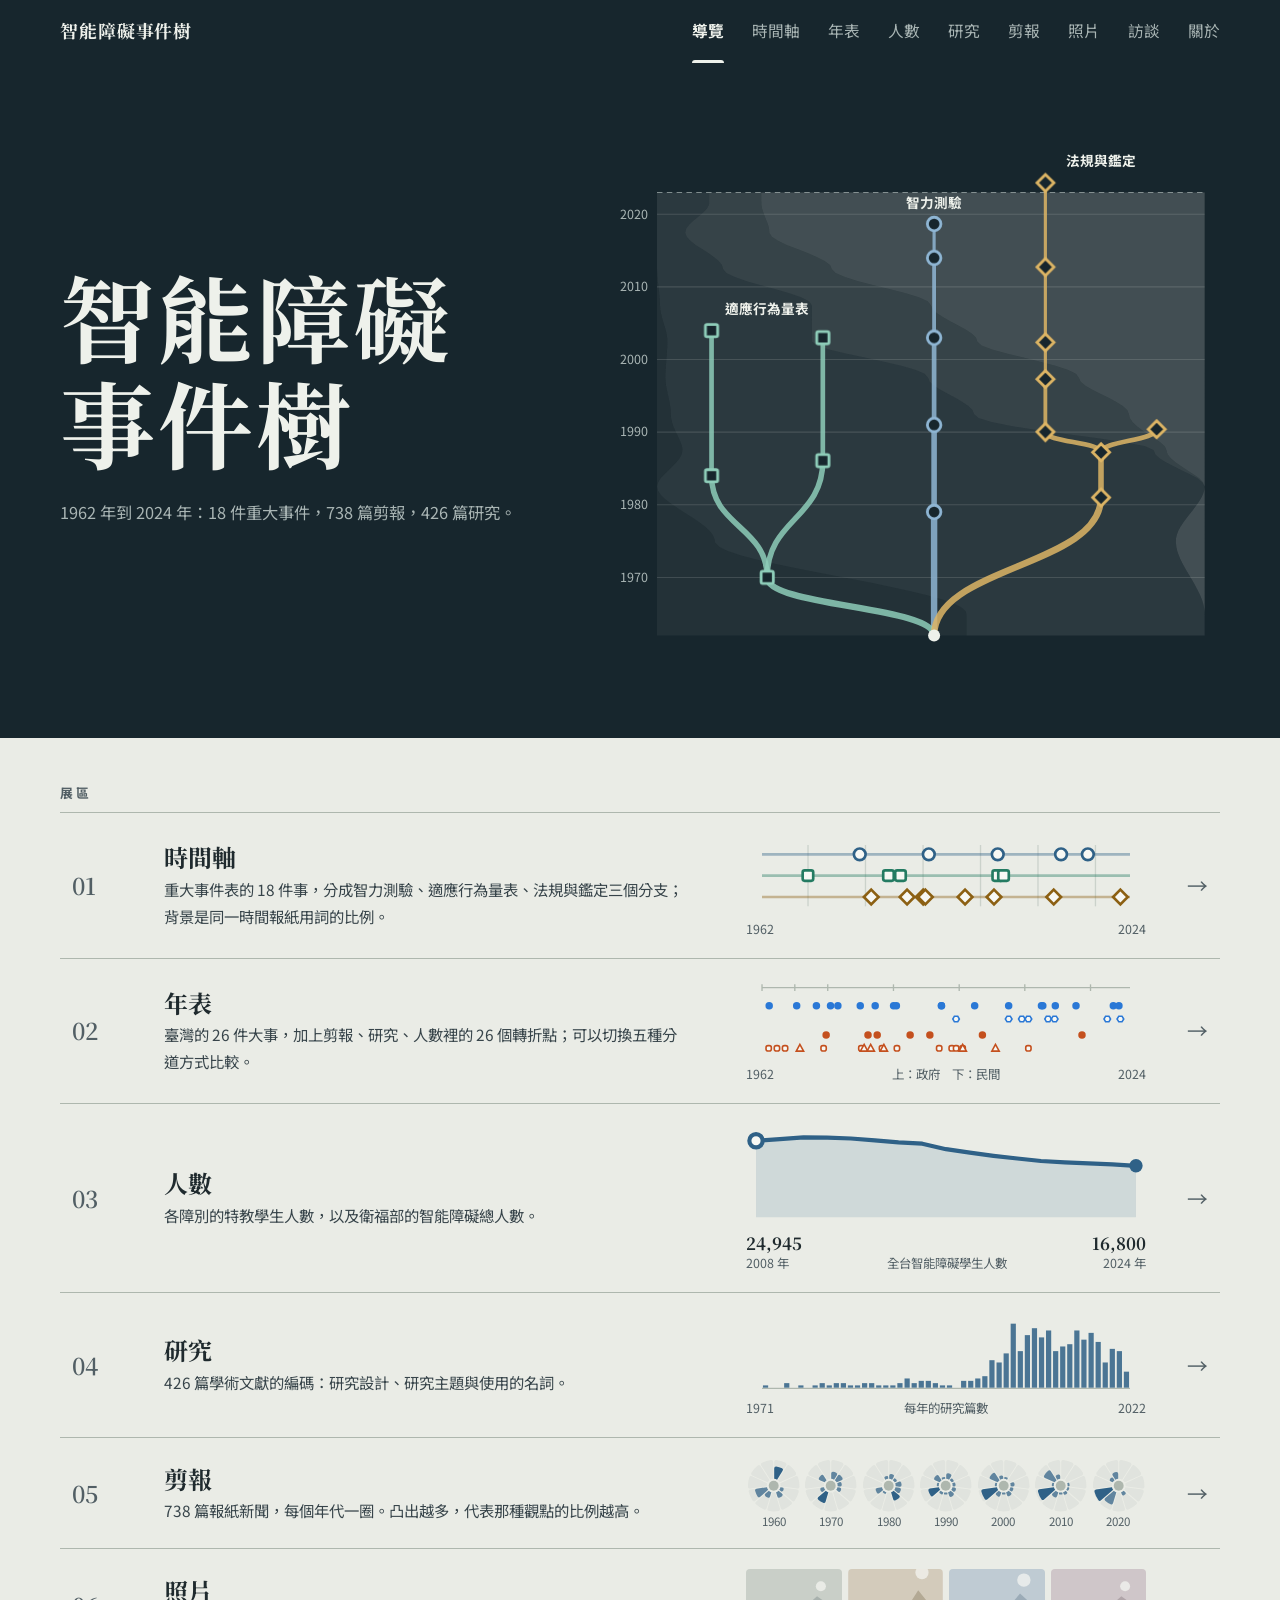
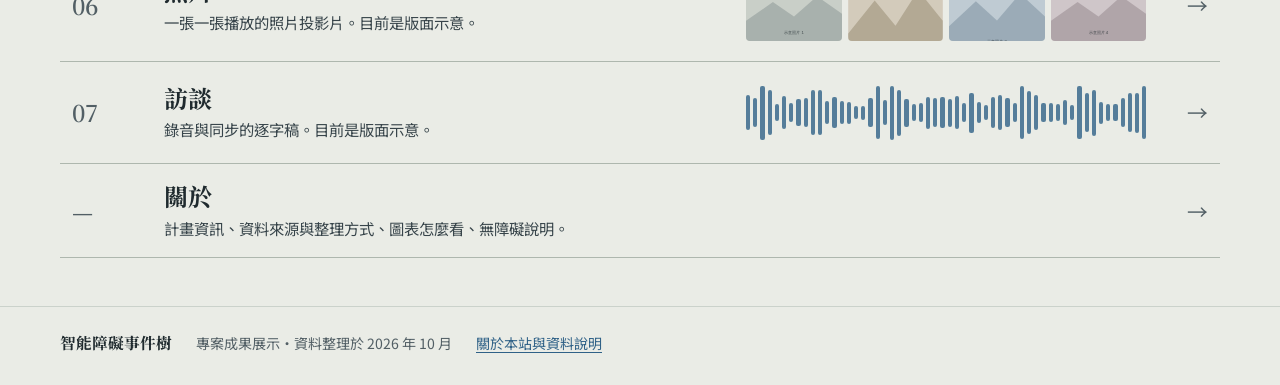
==== commit b5788548: "年表：五種分道版本可以切換比較，剪報、研究、人數加上易讀版 - 分道的版本：A 政府／民間（原本的）、B 三個主題、C 大事／資料、D 不分道、E 誰的聲音 - 選到的那一件在換版本時留著；選擇記在瀏" ====
--- a/index.html
+++ b/index.html
@@ -33,6 +33,7 @@
   --c-iq:#2F6187; --c-ab:#247B62; --c-law:#8C6013;
   /* 年表兩道的顏色：政府藍、民間橘，用色盲模擬檢查過（ΔE 26，對背景至少 3:1） */
   --k-gov:#2A78D6; --k-civ:#C4501E;
+  --p-blue:#1995EA; --p-green:#0B6817; --p-ochre:#AE8A0D; --p-purple:#682DAC; --p-pink:#D4407C;
   --g1:#EFECE4; --g2:#E1DBCE; --g3:#D0C8B6; --g4:#BCB2A0;
   --d1:#376fb0; --d2:#c26a3d; --d3:#17998a; --d4:#a8841a; --d5:#b0668f; --d6:#5f8f3a; --rose:#2F6187; --link:#2F6187; --ctl:#79847E;
   --trk:rgba(31,42,46,.045); --trk2:rgba(31,42,46,.11); --band:.04;
@@ -47,6 +48,7 @@
   --bg:#171B1C; --paper:#20272A; --stage:#14181A; --ink:#E6EAE5; --ink2:#C7CFCB; --muted:#9BA6A8; --line:#384344; --line2:#4E5A5B;
   --c-iq:#82ABCB; --c-ab:#86C9B0; --c-law:#DDB35F;
   --k-gov:#3987E5; --k-civ:#D95926;
+  --p-blue:#1479B0; --p-green:#2CAB36; --p-ochre:#906B0A; --p-purple:#AC69E9; --p-pink:#D4407C;
   --g1:#282C2A; --g2:#333733; --g3:#41453D; --g4:#4F5348;
   --d1:#5289d4; --d2:#c9703f; --d3:#24a08e; --d4:#b08720; --d5:#bd689b; --d6:#6ea040; --rose:#82ABCB; --link:#82ABCB; --ctl:#7E8A8B;
   --trk:rgba(230,234,229,.07); --trk2:rgba(230,234,229,.15); --band:.065;
@@ -56,6 +58,7 @@
   --bg:#171B1C; --paper:#20272A; --stage:#14181A; --ink:#E6EAE5; --ink2:#C7CFCB; --muted:#9BA6A8; --line:#384344; --line2:#4E5A5B;
   --c-iq:#82ABCB; --c-ab:#86C9B0; --c-law:#DDB35F;
   --k-gov:#3987E5; --k-civ:#D95926;
+  --p-blue:#1479B0; --p-green:#2CAB36; --p-ochre:#906B0A; --p-purple:#AC69E9; --p-pink:#D4407C;
   --g1:#282C2A; --g2:#333733; --g3:#41453D; --g4:#4F5348;
   --d1:#5289d4; --d2:#c9703f; --d3:#24a08e; --d4:#b08720; --d5:#bd689b; --d6:#6ea040; --rose:#82ABCB; --link:#82ABCB; --ctl:#7E8A8B;
   --trk:rgba(230,234,229,.07); --trk2:rgba(230,234,229,.15); --band:.065;
@@ -302,6 +305,15 @@
 .cr-key tbody th{text-align:left;font-weight:400;display:flex;align-items:center;gap:7px}
 .cr-key tbody th small{color:var(--muted);font-size:.78rem}
 /* 顯示與章節排在同一行 */
+.cr-vers{position:relative;display:flex;align-items:center;gap:6px;margin-bottom:8px;overflow-x:auto;scrollbar-width:thin;padding-bottom:2px}
+.cr-vers > span{flex:none;font-size:.82rem;color:var(--muted);margin-right:4px}
+.cr-vers > button{flex:none;display:inline-flex;align-items:center;gap:6px;min-height:36px;padding:3px 12px 3px 4px;border:1.5px solid var(--line2);border-radius:999px;background:var(--paper);font:inherit;font-size:.88rem;color:var(--ink)}
+.cr-vers > button b{display:inline-grid;place-items:center;width:26px;height:26px;border-radius:50%;background:var(--trk2);font-size:.8rem}
+.cr-vers > button:hover{border-color:var(--ink2)}
+.cr-vers > button[aria-pressed="true"]{background:var(--ink);border-color:var(--ink);color:var(--paper);font-weight:700}
+.cr-vers > button[aria-pressed="true"] b{background:var(--paper);color:var(--ink)}
+html.cr-fixed .cr-vers{flex:none}
+html.cr-big .cr-vers > button{font-size:1.05rem;min-height:44px}
 .cr-bar{display:flex;flex-wrap:wrap;align-items:center;gap:6px 18px;margin-bottom:10px}
 .cr-bar .tl-filter,.cr-bar .cr-nav{margin-bottom:0}
 .cr-bar .cr-nav{flex:1 1 auto}
@@ -960,10 +972,10 @@
       <ul>
         <li>年表這一頁剛好一個畫面高，頁面不會上下移動：上面是時間軸，下面是說明，點別件事時只換說明的內容。畫面比較矮（例如手機橫放、瀏覽器放大字）或開了「大字」時，會改回可以上下捲的一般頁面，內容才不會被擠掉。</li>
         <li>由左往右是由早到晚，上方是時間尺。時間尺照年份比例畫，1980 年以前事件較少，尺比較緊。</li>
-        <li>只有兩道：上面是政府（法規、教育、統計，藍色），下面是民間（家長團體、學界、報紙，橘色）。形狀說明種類：實心圓形是大事，空心的方形、三角形、六角形分別是剪報、研究、人數裡看到的轉折點。顏色與形狀都有，不只靠顏色分辨。</li>
+        <li>「分道的版本」可以用五種方式分道，方便比較：A 政府／民間、B 三個主題（名稱與鑑定、教育、生活與權利）、C 大事／資料、D 不分道、E 誰的聲音（政府、家長與團體、報紙、學界）。選擇會記在瀏覽器裡。形狀一律說明種類：實心圓形是大事，空心的方形、三角形、六角形分別是剪報、研究、人數裡看到的轉折點。顏色與形狀都有，不只靠顏色分辨。</li>
         <li>可以左右捲動、用滑鼠拖曳或滾輪；點章節名稱會捲到那一章。滑鼠移到一件事上，時間尺上會標出日期；點一下，時間軸正下方會出現說明與來源，不會擋住其他事件，直接點別件就換成那一件；可以用「上一件／下一件」一件一件看，按 Esc 或 × 關掉。</li>
         <li>名稱後面有小圖示（相機、報紙、聲波）的事件，有照片、剪報或訪談。點開說明，照片可以看大圖並讀畫面描述，剪報附打好的內文，訪談可以從相關的片段開始播放，並跟著逐字稿讀。</li>
-        <li>大事的說明最上面是「易讀版」：短句、常用詞，一句一個意思；完整說明收在「看完整說明」裡。易讀版目前是草稿，正在請專業人員與自我倡議者審閱。</li>
+        <li>每一件（大事、剪報、研究、人數）的說明最上面是「易讀版」：短句、常用詞，一句一個意思；完整說明收在「看完整說明」裡。易讀版目前是草稿，正在請專業人員與自我倡議者審閱。</li>
         <li>「大字」會放大年表與說明的字，設定會記在瀏覽器裡。瀏覽器本身的放大（到 200%）也不會讓名稱被截掉。</li>
         <li>「文字清單」會把全部的時間點依章節排成純文字的清單，也寫出每件事有哪些照片、剪報與訪談。</li>
       </ul>
@@ -2944,7 +2956,7 @@
 const SECTIONS = {
   home:{name:'導覽'},
   tree:{no:'01', name:'時間軸', title:'時間軸：重大事件'},
-  chron:{no:'02', name:'年表', title:'大事年表', lead:'1962 到 2024 年，臺灣智能障礙的大事與本站資料裡的轉折點，分成政府與民間兩道。'},
+  chron:{no:'02', name:'年表', title:'大事年表', lead:'1962 到 2024 年，臺灣智能障礙的大事與本站資料裡的轉折點；分道的方式有五個版本可以比較。'},
   people:{no:'03', name:'人數', title:'學生人數', lead:'各障別的特教學生人數，以及衛福部的智能障礙總人數。'},
   research:{no:'04', name:'研究', title:'研究文獻', lead:LIT.length+' 篇學術文獻的編碼結果：研究設計、研究主題、權利議題與輔助科技、使用的名詞。'},
   news:{no:'05', name:'剪報・編碼分析', title:'剪報：編碼分析', lead:NEWS.length+' 篇報紙新聞（'+NEWS[0].y+'–'+NEWS[NEWS.length-1].y+' 年）的編碼結果，依年代畫成圓圈圖。'},
@@ -4288,7 +4300,8 @@
   const W = 300, H = 64, S = crScale(false), k = (W-24)/S.W, rows = {gov:24, civ:46};
   let g = `<line x1="12" x2="${W-12}" y1="6.5" y2="6.5" stroke="var(--line2)" stroke-width="1"/>`;
   [1960,1970,1980,1990,2000,2010,2020].forEach(y=>{ const x = 12+S.x(y)*k; g += `<line x1="${x.toFixed(1)}" x2="${x.toFixed(1)}" y1="4" y2="9" stroke="var(--line2)" stroke-width="1"/>`; });
-  CR.forEach(e=>{ const kd = CR_KINDS[e.kind], c = CR_LANE[e.lane].color; g += mark(kd.shape, 12+S.x(e.k)*k, rows[e.lane]+(kd.data?6:-4), kd.data?2.2:2.8, kd.data ? `fill="var(--paper)" stroke="${c}" stroke-width="1.2"` : `fill="${c}"`); });
+  const A = CR_VERS[0], col = Object.fromEntries(A.lanes.map(l=>[l.k,l.color]));          // 縮圖固定畫 A 版（政府／民間）
+  CR.forEach(e=>{ const kd = CR_KINDS[e.kind], ln = A.of(e), c = col[ln]; g += mark(kd.shape, 12+S.x(e.k)*k, rows[ln]+(kd.data?6:-4), kd.data?2.2:2.8, kd.data ? `fill="var(--paper)" stroke="${c}" stroke-width="1.2"` : `fill="${c}"`); });
   return `<svg viewBox="0 0 ${W} ${H}" aria-hidden="true" focusable="false">${g}</svg>`;
 }
 function miniBarsSvg(){            // 研究：每年的研究篇數
@@ -4308,7 +4321,7 @@
   const rows = [
     ['tree','01','時間軸', `重大事件表的 ${ORDER.length} 件事，分成智力測驗、適應行為量表、法規與鑑定三個分支；背景是同一時間報紙用詞的比例。`,
       `<span class="th-line">${miniTimelineSvg()}</span><span class="th-cap"><span>${Y0}</span><span>2024</span></span>`],
-    ['chron','02','年表', `臺灣的 ${CR.filter(e=>e.kind==='ev').length} 件大事，加上剪報、研究、人數裡的 ${CR.filter(e=>e.kind!=='ev').length} 個轉折點，分成政府與民間兩道。`,
+    ['chron','02','年表', `臺灣的 ${CR.filter(e=>e.kind==='ev').length} 件大事，加上剪報、研究、人數裡的 ${CR.filter(e=>e.kind!=='ev').length} 個轉折點；可以切換五種分道方式比較。`,
       `<span class="th-line">${miniChronSvg()}</span><span class="th-cap"><span>1962</span><span>上：政府　下：民間</span><span>2024</span></span>`],
     ['people','03','人數', '各障別的特教學生人數，以及衛福部的智能障礙總人數。',
       `<span class="th-line">${sparkSvg(ys.map(y=>P[y]))}</span><span class="th-cap"><span><b>${fmtN(P[ys[0]])}</b>${ys[0]} 年</span><span>全台智能障礙學生人數</span><span><b>${fmtN(P[ys[ys.length-1]])}</b>${ys[ys.length-1]} 年</span></span>`],
@@ -4339,26 +4352,45 @@
   const h = document.getElementById(el.dataset.scroll); if(h){ h.scrollIntoView({block:'start', behavior:calm()?'auto':'smooth'}); try{ h.focus({preventScroll:true}); }catch(err){} }
 });
 /* ============ 年表：臺灣的大事，加上本站資料（剪報、研究、人數）的轉折點，排在同一把時間尺上 ============
-   兩道：政府、民間；形狀表示種類（大事、剪報、研究、人數）。上方的時間尺照年份比例畫；1980 年以前事件少，尺比較緊。
+   怎麼分道有五個版本可以切換（CR_VERS）；形狀一律表示種類（大事、剪報、研究、人數）。上方的時間尺照年份比例畫；1980 年以前事件少，尺比較緊。
    事件裡寫 tree:'q1' 的，名稱、日期、說明直接取自事件樹（00-data.js 的 TREE），這裡不重複寫。
    要加事件：照下面的格式加一筆。d 寫成 1984、1984-12 或 1984-12-17；lane 是 intl、tw、news、lit、people；
    cat（只有大事要寫）是 law 法規與政策、assess 定義與鑑定、edu 教育與普查、rights 權利與社會。
    剪報、研究、人數三道的數字由 source/data.json 算出，資料更新時請重算。 */
-// 只看臺灣，分成兩道：政府、民間。顏色寫在 style.css 的 --k-gov、--k-civ（藍、橘，用色盲模擬檢查過）。
-// 同一道裡，實心圓是大事；空心的是由本站資料算出的轉折點：方形剪報、三角形研究、六角形人數
-const CR_LANES = [
-  {k:'gov', name:'政府', sub:'法規・教育・統計'},
-  {k:'civ', name:'民間', sub:'家長・學界・報紙'}
-];
-CR_LANES.forEach(l=>{ l.color = 'var(--k-'+l.k+')'; });
+// 只看臺灣。怎麼分道有幾個版本可以切換比較（CR_VERS），預設是 A 政府／民間。
+// 顏色寫在 style.css 的 --k-gov、--k-civ 與 --p-*（用色盲模擬檢查過）；形狀一律表示種類：實心圓是大事，空心方形剪報、三角形研究、六角形人數
+let CR_LANES = [], CR_LANE = {}, CR_V = null;
 const CR_KINDS = {
   ev:{name:'大事', shape:'circle'},
   news:{name:'剪報', shape:'square', data:true, go:'news'},
   lit:{name:'研究', shape:'triangle', data:true, go:'research'},
   people:{name:'人數', shape:'hexagon', data:true, go:'people'}
 };
-// 臺灣的大事屬於哪一道：這幾件是民間（家長團體、學者編的評量工具），其餘是政府。剪報、研究算民間；人數是政府的統計
-const CR_CIV = new Set(['t-q1','t-b3','t-b4','t-q5','syinlu','pac92','ccb95']);
+// 分道的版本。of(e) 回傳這件事放在哪一道；byKind 的版本，顏色跟著種類走（大事、剪報、研究、人數各一色）
+const crSet = a => new Set(a);
+const CR_GROUPS = crSet(['syinlu','pac92','ccb95']);          // 家長與團體
+const CR_TOOLS = crSet(['t-q1','t-b3','t-b4','t-q5']);          // 學者編修的評量工具
+const CR_T_NAME = crSet(['t-q1','t-l1','t-b3','t-l2','t-l3','t-l5','t-l6','t-b4','t-l7','icf12','t-q5','t-l8','n1962','n1964','n1978','n1988','n1996','n1998','n2000','r1988']);
+const CR_T_EDU = crSet(['zs','tj70','census76','sel84','t-l4','sel23','r1971','r1985','r2000','p2007','p2009','p2010','p2013','p2022','p2024']);
+const CR_P = c => 'var(--p-'+c+')';
+const CR_KCOL = {ev:CR_P('blue'), news:CR_P('ochre'), lit:CR_P('purple'), people:CR_P('pink')};
+const CR_VERS = [
+  {k:'gc', tag:'A', name:'政府／民間', desc:'分成政府與民間兩道。家長團體、學者編的評量工具、剪報與研究放在民間；法規與學生人數放在政府。',
+   lanes:[{k:'gov', name:'政府', sub:'法規・教育・統計', color:'var(--k-gov)'}, {k:'civ', name:'民間', sub:'家長・學界・報紙', color:'var(--k-civ)'}],
+   of:e=> e.kind==='ev' ? (CR_GROUPS.has(e.id)||CR_TOOLS.has(e.id) ? 'civ' : 'gov') : e.kind==='people' ? 'gov' : 'civ'},
+  {k:'theme', tag:'B', name:'三個主題', desc:'依主題分成三道：名稱與鑑定（用詞、定義、評量工具）、教育（學校、特教法、學生人數）、生活與權利（福利法、團體、公約、社會的看法）。',
+   lanes:[{k:'name', name:'名稱', sub:'用詞・定義・鑑定', color:CR_P('purple')}, {k:'edu', name:'教育', sub:'學校・特教・學生', color:CR_P('blue')}, {k:'life', name:'生活', sub:'福利・團體・權利', color:CR_P('green')}],
+   of:e=> CR_T_NAME.has(e.id) ? 'name' : CR_T_EDU.has(e.id) ? 'edu' : 'life'},
+  {k:'data', tag:'C', name:'大事／資料', desc:'上面是發生的大事，下面是本站資料（剪報、研究、人數）看到的變化。顏色與形狀都表示種類。', byKind:true,
+   lanes:[{k:'ev', name:'大事', sub:'法規・團體・評量', color:CR_KCOL.ev}, {k:'data', name:'資料', sub:'剪報・研究・人數', color:'var(--ink2)'}],
+   of:e=> e.kind==='ev' ? 'ev' : 'data'},
+  {k:'one', tag:'D', name:'不分道', desc:'全部放在同一道，只照時間排。顏色與形狀表示種類：大事、剪報、研究、人數。', byKind:true,
+   lanes:[{k:'all', name:'全部', sub:'依時間', color:'var(--ink2)'}],
+   of:()=>'all'},
+  {k:'voice', tag:'E', name:'誰的聲音', desc:'依「是誰做的、誰說的」分成四道：政府、家長與團體、報紙、學界。',
+   lanes:[{k:'gov', name:'政府', sub:'法規・統計', color:CR_P('blue')}, {k:'parent', name:'家長', sub:'家長與團體', color:CR_P('green')}, {k:'press', name:'報紙', sub:'剪報', color:CR_P('ochre')}, {k:'acad', name:'學界', sub:'研究・評量', color:CR_P('purple')}],
+   of:e=> e.kind==='news' ? 'press' : e.kind==='lit' || CR_TOOLS.has(e.id) ? 'acad' : CR_GROUPS.has(e.id) ? 'parent' : 'gov'}
+];
 const CR_CATS = {law:'法規與政策', assess:'定義與鑑定', edu:'教育與普查', rights:'權利與社會'};
 const CR_ERAS = [
   {from:1960, name:'啟智教育開始'},
@@ -4548,7 +4580,6 @@
   {id:"p2024", d:"2024", lane:"people", t:"智能障礙學生 16,800 人",
    x:"2024 年，全國的智能障礙學生 16,800 人，比 2010 年的高峰少了 36%。\n占全部特教學生的比例，從 2008 年的 31% 降到 13%。同一時期，衛福部統計的智能障礙者總人數沒有減少，維持在十萬人上下。"}
 ];
-const CR_LANE = Object.fromEntries(CR_LANES.map(l=>[l.k,l]));
 // 國際的事件（lane:'intl'）先保留在上面的清單裡，目前不畫
 const CR = CR_RAW.filter(r=>r.lane!=='intl').map(r=>{
   const e = Object.assign({}, r);
@@ -4557,16 +4588,25 @@
   Object.assign(e, {y, mo, dd, k: y+((mo?mo-1:6)+((dd||15)-1)/31)/12});          // 只寫年份的排在年中
   e.era = CR_ERAS.reduce((a,r,i)=>e.y>=r.from ? i : a, 0);
   e.kind = CR_KINDS[r.lane] ? r.lane : 'ev';
-  e.lane = e.kind==='ev' ? (CR_CIV.has(e.id) ? 'civ' : 'gov') : e.kind==='people' ? 'gov' : 'civ';
   if(CR_KINDS[e.kind].data) e.src = '本站資料：'+CR_KINDS[e.kind].name+'（由 source/data.json 計算）';
   return e;
 }).sort((a,b)=>a.k-b.k);
 const crById = Object.fromEntries(CR.map(e=>[e.id,e]));
-const crIcon = e => icon(CR_KINDS[e.kind].shape, CR_LANE[e.lane].color, !!CR_KINDS[e.kind].data);
+// 換版本：重新決定每件事在哪一道。選擇記在瀏覽器裡（記不住也沒關係）
+function crSetVer(k, save){
+  CR_V = CR_VERS.find(v=>v.k===k) || CR_VERS[0];
+  CR_LANES = CR_V.lanes; CR_LANE = Object.fromEntries(CR_LANES.map(l=>[l.k,l]));
+  CR.forEach(e=>{ e.lane = CR_V.of(e); });
+  if(save){ try{ localStorage.setItem('idtree.crver', CR_V.k); }catch(err){} }
+}
+try{ crSetVer(localStorage.getItem('idtree.crver')); }catch(err){ crSetVer(); }
+const crColor = e => CR_V.byKind ? CR_KCOL[e.kind] : CR_LANE[e.lane].color;
+const crLaneName = e => CR_LANES.length>1 ? CR_LANE[e.lane].name : '';          // 不分道的版本不寫道名
+const crIcon = e => icon(CR_KINDS[e.kind].shape, crColor(e), !!CR_KINDS[e.kind].data);
 const crYear = e => e.when && /年代/.test(e.when) ? e.when : String(e.y);          // 卡片上只寫年份；「1970年代」這種照寫
 const crDate = e => e.when || (e.dd ? `${e.y} 年 ${e.mo} 月 ${e.dd} 日` : e.mo ? `${e.y} 年 ${e.mo} 月` : `${e.y} 年`);
 
-/* 易讀版：每件大事一段，短句、常用詞、一句一個意思（一行一句）。
+/* 易讀版：每件大事、每個剪報、研究、人數的轉折點各一段，短句、常用詞、一句一個意思（一行一句）。
    這是草稿，請特教專業人員或自我倡議者審閱；審閱過後把 CR_EASY_DRAFT 改成 false，卡片上就不再寫「草稿」 */
 const CR_EASY_DRAFT = true;
 const CR_EASY = {
@@ -4619,7 +4659,36 @@
   review17:'2017 年，國際專家來臺灣檢查：\n政府有沒有做到公約的要求，並給建議。',
   't-q5':'2018 年，新的兒童智力測驗中文版出版。',
   sel23:'2023 年，特殊教育法大幅修改。\n更重視讓身心障礙學生和大家一起學習。',
-  't-l8':'2024 年，判斷學生是不是智能障礙的辦法又修改了。\n要看想事情的能力、生活能力和學習表現。'
+  't-l8':'2024 年，判斷學生是不是智能障礙的辦法又修改了。\n要看想事情的能力、生活能力和學習表現。',
+  // 剪報
+  n1962:'1962 年，是本站最早的一篇剪報。\n那時候的報紙，常用「白痴」、「低能」這種不好的詞。',
+  n1964:'1964 年，報紙第一次用「智能不足」這個詞。\n那篇報導在說：學校要開特別的班級。',
+  n1967:'1967 年，報紙連續三天報導一件命案。\n醫生、媽媽、老師和記者，都說了自己的看法。',
+  n1978:'1978 年，報紙第一次用「智能障礙」這個詞。\n可是之後好幾年，報紙還是比較常用「智能不足」。',
+  n1985:'1985 年，家長一起向政府陳情。\n報紙連續兩天報導家長的要求。\n1980 年代，是報紙最常幫忙爭取權利的時候。',
+  n1988:'1988 年，報紙第一次用「智障」這個簡短的說法。\n那篇報導說：家長不希望孩子被貼上標籤。\n後來「智障」變得很常見。',
+  n1990s:'1990 年代，報紙上的報導變得很多。\n最多的是社會新聞，和政府的新政策。',
+  n1996:'1990 年代，有些家長怕孩子被貼上標籤。\n所以不想讓孩子去做鑑定，或去讀啟智班。',
+  n1998:'1998 年，報紙第一次用「喜憨兒」這個說法。',
+  n1999:'1999 年，是報導最多的一年，有 43 篇。\n很多報導在介紹智能障礙者的表演、比賽和課程。',
+  n2000:'2000 年以後，報紙大多改用「智能障礙」這個詞。\n2015 年以後，幾乎每一篇都這樣寫。',
+  n2010:'2010 年以後，報紙最常把智能障礙者寫得很可憐、很辛苦。\n第二多的是：稱讚智能障礙者的能力和成就。',
+  // 研究
+  r1971:'1971 年，臺灣有了第一篇關於智能障礙的研究。\n1970 年代的研究很少，只有 7 篇。',
+  r1985:'1985 年，第一次有研究去訪問人，聽他們說自己的故事。\n2000 年以後，這種研究才變多。',
+  r1986:'1986 年，第一次有研究談智能障礙者的權利。\n也是第一次有研究談「性」。',
+  r1988:'1988 年，研究第一次用「智能障礙」這個詞。\n研究改用新的詞，比報紙早。',
+  r2000:'2000 年以後，關於智能障礙的研究變得很多。\n2000 年代有 143 篇，2010 年代有 201 篇。',
+  r2005:'2005 年，第一次有研究談「自我倡議」。\n意思是：智能障礙者自己說出想要什麼，自己做決定。',
+  // 人數
+  p1999:'1999 年，臺灣有 68,044 位智能障礙者。\n之後人數慢慢變多。',
+  p2007:'2007 年，在臺北市的學校裡，\n學習障礙的學生，第一次比智能障礙的學生多。',
+  p2009:'2009 年，在臺北市的學校裡，\n自閉症的學生，也比智能障礙的學生多了。',
+  p2010:'2010 年，全國學校裡的智能障礙學生最多，有 26,059 人。\n之後每年慢慢變少。',
+  p2013:'2013 年，在全國的學校裡，\n學習障礙的學生，第一次比智能障礙的學生多。',
+  p2014:'2014 年，臺灣的智能障礙者超過十萬人。',
+  p2022:'2022 年，在全國的學校裡，\n自閉症的學生，第一次比智能障礙的學生多。',
+  p2024:'2024 年，全國學校裡的智能障礙學生有 16,800 人，\n比 2010 年少了很多。\n可是全臺灣的智能障礙者，還是有十萬人左右。'
 };
 CR.forEach(e=>{ e.easy = CR_EASY[e.id]||''; });
 
@@ -4681,7 +4750,7 @@
       let r = rows.findIndex(end=>end+10<=l0); if(r<0){ r = rows.length; rows.push(0); }
       const w = wOf(e); rows[r] = l0+w; pos[e.id] = {x, w, row:r, lane:l.k};
     });
-    lanes.push({...l, n:Math.max(1,rows.length)});
+    lanes.push({...l, n:Math.max(CR_LANES.length>1 ? 2 : 1, rows.length)});          // 至少兩排高，道名與色條才放得下
   });
   // 畫面固定的版面：一排的高度縮到剛好放進框裡（最矮 24px），放不下才在框裡上下捲
   const nRows = lanes.reduce((a,l)=>a+l.n, 0), full = Math.round(32*k);
@@ -4719,9 +4788,9 @@
   return `<div class="cr-ruler" style="width:${L.W}px;height:${L.RULER}px"><svg width="${L.W}" height="${L.RULER}" aria-hidden="true" focusable="false">${g}</svg>${eras}<span class="cr-flag" id="crFlag" style="top:${L.RULER-22}px" hidden></span><div class="cr-corner" style="width:${L.labW}px;height:${L.RULER}px"></div></div>`;
 }
 function crFigHtml(L){
-  const items = CR.filter(e=>L.pos[e.id]).map(e=>{ const p = L.pos[e.id], ln = CR_LANE[e.lane], kd = CR_KINDS[e.kind];
-    return `<button class="cr-it${kd.data?' data':''}" data-cr="${e.id}" aria-pressed="${crSel===e.id}" style="left:${(p.x-8).toFixed(0)}px;top:${p.y}px;width:${p.w}px" title="${esc(e.t)}">${crIcon(e)}<span class="cr-y">${esc(crYear(e))}</span><span class="cr-t"><span class="cr-tt">${esc(e.t)}</span>${crBadges(e.m)}</span><span class="vh">，${ln.name}${kd.data?'・'+kd.name+'（本站資料）':''}${e.m.n?'，有'+crMediaText(e.m):''}</span></button>`; }).join('');
-  const labels = L.lanes.map(l=>`<div class="cr-lane" style="top:${l.top-L.RULER}px;height:${l.h}px;--c:${l.color}"><i class="cr-sw" aria-hidden="true"></i><b>${l.name}</b></div>`).join('');
+  const items = CR.filter(e=>L.pos[e.id]).map(e=>{ const p = L.pos[e.id], kd = CR_KINDS[e.kind];
+    return `<button class="cr-it${kd.data?' data':''}" data-cr="${e.id}" aria-pressed="${crSel===e.id}" style="left:${(p.x-8).toFixed(0)}px;top:${p.y}px;width:${p.w}px" title="${esc(e.t)}">${crIcon(e)}<span class="cr-y">${esc(crYear(e))}</span><span class="cr-t"><span class="cr-tt">${esc(e.t)}</span>${crBadges(e.m)}</span><span class="vh">${[crLaneName(e), kd.data && kd.name+'（本站資料）'].filter(Boolean).map(x=>'，'+x).join('')}${e.m.n?'，有'+crMediaText(e.m):''}</span></button>`; }).join('');
+  const labels = L.lanes.map(l=>`<div class="cr-lane" style="top:${l.top-L.RULER}px;height:${l.h}px;--c:${l.color}">${CR_V.byKind?'':'<i class="cr-sw" aria-hidden="true"></i>'}<b>${l.name}</b></div>`).join('');
   return `<div class="cr-scroll" id="crScroll" tabindex="0" aria-label="年表，可以左右捲動">
       <div class="cr-track" style="width:${L.W}px;height:${L.H}px">${crRulerHtml(L)}<div class="cr-lanecol" aria-hidden="true" style="width:${L.labW}px;height:${L.H-L.RULER}px">${labels}</div>${crSvgBg(L)}<i class="cr-guide" id="crGuide" hidden></i>${items}</div>
     </div>`;
@@ -4733,14 +4802,14 @@
   if(!p){ g.hidden = fl.hidden = true; return; }
   g.hidden = fl.hidden = false;
   g.style.cssText = `left:${p.x.toFixed(0)}px;top:${CRL.RULER}px;height:${p.y+CRL.rowH/2-CRL.RULER}px`;
-  g.style.setProperty('--c', CR_LANE[e.lane].color);
+  g.style.setProperty('--c', crColor(e));
   fl.textContent = (e.when && /年代/.test(e.when)) ? e.when : (e.mo ? e.y+'.'+e.mo+(e.dd?'.'+e.dd:'') : e.y);
   fl.style.left = p.x.toFixed(0)+'px';
 }
 function crListHtml(){
   return `<div class="tlist plate">${CR_ERAS.map((r,i)=>{ const ev = crShown().filter(e=>e.era===i); if(!ev.length) return '';
-    return `<h2>${esc(r.name)}（${ev[0].y}–${ev[ev.length-1].y}）</h2><ol>${ev.map(e=>{ const ln = CR_LANE[e.lane], kd = CR_KINDS[e.kind];
-      return `<li><button class="litem" data-cr="${e.id}" aria-pressed="${crSel===e.id}" style="--c:${ln.color}"><span class="ld">${esc(crDate(e))}</span><b>${esc(e.t)}${e.m.n?`<small class="cr-lmm">${crMediaText(e.m)}</small>`:''}</b><span class="lm">${crIcon(e)}${ln.name}${kd.data?'・'+kd.name:''}</span></button></li>`; }).join('')}</ol>`; }).join('')}</div>`;
+    return `<h2>${esc(r.name)}（${ev[0].y}–${ev[ev.length-1].y}）</h2><ol>${ev.map(e=>{ const kd = CR_KINDS[e.kind];
+      return `<li><button class="litem" data-cr="${e.id}" aria-pressed="${crSel===e.id}" style="--c:${crColor(e)}"><span class="ld">${esc(crDate(e))}</span><b>${esc(e.t)}${e.m.n?`<small class="cr-lmm">${crMediaText(e.m)}</small>`:''}</b><span class="lm">${crIcon(e)}${[crLaneName(e), kd.data && kd.name].filter(Boolean).join('・')}</span></button></li>`; }).join('')}</ol>`; }).join('')}</div>`;
 }
 // 卡片裡的素材：順序固定（照片、剪報、訪談），沒有就不出現
 function crMediaHtml(e){
@@ -4825,11 +4894,11 @@
   if(!crSel || !crById[crSel]){          // 手機的說明紙只在選了一件時出現，這段留給清單模式用
     const n = k => CR.filter(e=>e.lane===k).length, ev = CR.filter(e=>e.kind==='ev').length;
     return `<h2 tabindex="-1">大事年表</h2>
-      <div class="pn-desc"><p>臺灣的 ${ev} 件大事，加上本站剪報、研究與學生人數裡看到的 ${CR.length-ev} 個轉折點，放在同一把時間尺上。</p><p>分成政府與民間兩道。點任何一件，這裡會顯示日期、說明與來源。</p></div>
+      <div class="pn-desc"><p>臺灣的 ${ev} 件大事，加上本站剪報、研究與學生人數裡看到的 ${CR.length-ev} 個轉折點，放在同一把時間尺上。</p><p>目前的分道：${CR_V.tag} ${CR_V.name}。點任何一件，這裡會顯示日期、說明與來源。</p></div>
       <dl class="pn-sum">${CR_LANES.map(l=>`<div><dt>${l.name}</dt><dd>${n(l.k)} 件</dd></div>`).join('')}</dl>
       <p class="pn-start"><button class="btn solid" data-act="cr-first">從最早的開始看</button></p>`;
   }
-  const e = crById[crSel], ln = CR_LANE[e.lane], kd = CR_KINDS[e.kind], i = sh.indexOf(e), prev = sh[i-1], next = sh[i+1];
+  const e = crById[crSel], kd = CR_KINDS[e.kind], i = sh.indexOf(e), prev = sh[i-1], next = sh[i+1];
   const lines = e.x.split('\n'), k = lines.findIndex(s=>s.startsWith('備註：'));
   const main = (k<0?lines:lines.slice(0,k)).map(s=>`<p>${esc(s)}</p>`).join('');
   const memo = k<0 ? '' : `<div class="memo"><h3>備註</h3>${lines.slice(k).map((s,j)=>`<p>${esc(j?s:s.replace(/^備註：/,''))}</p>`).join('')}</div>`;
@@ -4838,7 +4907,7 @@
   const easy = e.easy ? `<div class="cr-easy"><p class="cr-easy-h">易讀版${CR_EASY_DRAFT?'<span>草稿，待審閱</span>':''}</p>${e.easy.split('\n').map(t=>`<p>${esc(t)}</p>`).join('')}</div>` : '';
   const full = e.easy ? `<details class="cr-more"><summary>看完整說明</summary><div class="pn-desc">${main}${memo}</div></details>` : `<div class="pn-desc">${main}${memo}</div>`;
   const media = crMediaHtml(e);
-  return `<div class="cr-d-main"><p class="pn-kind">${crIcon(e)}${ln.name}・${kd.data?kd.name+'（本站資料）':esc(CR_CATS[e.cat])}・${esc(CR_ERAS[e.era].name)}</p>
+  return `<div class="cr-d-main"><p class="pn-kind">${crIcon(e)}${[crLaneName(e), kd.data?kd.name+'（本站資料）':esc(CR_CATS[e.cat]), esc(CR_ERAS[e.era].name)].filter(Boolean).join('・')}</p>
     <h2 tabindex="-1">${esc(e.t)}</h2>
     <p class="pn-date">${esc(crDate(e))}</p>
     ${easy}${full}
@@ -4866,11 +4935,12 @@
 function crIntroHtml(){
   const n = (lane,kind) => CR.filter(e=>e.lane===lane && e.kind===kind).length, sw = l => `<i class="cr-sw" style="--c:${l.color}" aria-hidden="true"></i>`;
   return `<div class="cr-d-main"><h2 tabindex="-1">大事年表</h2>
-    <p class="cr-hint">臺灣智能障礙的大事，分成政府與民間兩道。點時間軸上的任何一件，這裡會顯示它的說明、照片、剪報與訪談；也可以從最早的一件開始，一件一件往下看。</p>
+    <p class="cr-hint"><b>版本 ${CR_V.tag}・${CR_V.name}</b>：${CR_V.desc}</p>
+    <p class="cr-hint">點時間軸上的任何一件，這裡會顯示它的說明、照片、剪報與訪談；也可以從最早的一件開始，一件一件往下看。</p>
     <p class="pn-start"><button class="btn solid" data-act="cr-first">從最早的開始看</button></p></div>
-    <div class="cr-d-side"><table class="cr-key"><caption class="vh">兩道各有幾件</caption>
-      <thead><tr><th scope="col"><span class="vh">種類</span></th>${CR_LANES.map(l=>`<th scope="col">${sw(l)}${l.name}<small>${l.sub}</small></th>`).join('')}</tr></thead>
-      <tbody>${Object.entries(CR_KINDS).map(([k,kd])=>`<tr><th scope="row">${icon(kd.shape,'var(--ink2)',!!kd.data)}${kd.name}${kd.data?'<small>本站資料</small>':''}</th>${CR_LANES.map(l=>`<td>${n(l.k,k)||'—'}</td>`).join('')}</tr>`).join('')}</tbody></table></div>`;
+    <div class="cr-d-side"><table class="cr-key"><caption class="vh">每一道各有幾件</caption>
+      <thead><tr><th scope="col"><span class="vh">種類</span></th>${CR_LANES.map(l=>`<th scope="col">${CR_V.byKind?'':sw(l)}${l.name}<small>${l.sub}</small></th>`).join('')}</tr></thead>
+      <tbody>${Object.entries(CR_KINDS).map(([k,kd])=>`<tr><th scope="row">${icon(kd.shape,CR_V.byKind?CR_KCOL[k]:'var(--ink2)',!!kd.data)}${kd.name}${kd.data?'<small>本站資料</small>':''}</th>${CR_LANES.map(l=>`<td>${n(l.k,k)||'—'}</td>`).join('')}</tr>`).join('')}</tbody></table></div>`;
 }
 // 讓時間軸與說明的開頭同時在畫面裡：時間軸盡量貼齊頁首下緣，說明的開頭也露出來，選到的那一件也留在畫面裡
 function crShowDetail(){
@@ -4916,17 +4986,20 @@
   view.innerHTML = `<div class="wrap cr-app">${pageHead('chron',{tools:`<button class="btn solid" data-act="cr-first">從最早的開始看</button><button class="btn" id="crBigBtn" data-act="cr-big" aria-pressed="${crBig}"><span class="big-a" aria-hidden="true">大</span>大字</button><button class="btn" id="crListBtn" data-act="cr-list" aria-pressed="${crList}">文字清單</button>`})}
     <div class="tl">
       <div class="tl-main">
+        <div class="cr-vers" id="crVers" role="group" aria-labelledby="crVersL"><span id="crVersL">分道的版本</span>${CR_VERS.map(v=>`<button data-cr-ver="${v.k}" aria-pressed="${v===CR_V}"><b>${v.tag}</b>${esc(v.name)}</button>`).join('')}</div>
         <div class="cr-bar">
         ${crList ? '' : `<div class="cr-nav" id="crEras" role="group" aria-label="跳到章節">${CR_ERAS.map((r,i)=>`<button data-cr-era="${i}">${esc(r.name)}</button>`).join('')}
             <span class="cr-arrows"><button class="btn rd" id="crPrev" data-act="cr-page" data-dir="-1" aria-label="往前（較早）">‹</button><button class="btn rd" id="crNext" data-act="cr-page" data-dir="1" aria-label="往後（較晚）">›</button></span></div>`}
         </div>
         ${crList ? crListHtml() : `<div class="plate cr-fig" id="crFig"></div>
           <section class="plate cr-detail" id="crDetail" aria-label="說明"></section>
-          <p class="cr-note">時間尺照年份比例畫，1980 年以前事件較少，尺比較緊。實心圓是大事，空心的是由本站資料算出的轉折點（方形剪報、三角形研究、六角形人數）。名稱後面的小圖示，表示這件事有照片、剪報或訪談。${[...PHOTOS,...CLIPS,...INTERVIEWS].some(x=>x.sample && (x.ev||x.evSegs)) ? '目前的照片、剪報內文與訪談是版面示意。' : ''}</p>`}
+          <p class="cr-note">時間尺照年份比例畫，1980 年以前事件較少，尺比較緊。上方的「分道的版本」可以換不同的分道方式。實心圓是大事，空心的是由本站資料算出的轉折點（方形剪報、三角形研究、六角形人數）。名稱後面的小圖示，表示這件事有照片、剪報或訪談。${[...PHOTOS,...CLIPS,...INTERVIEWS].some(x=>x.sample && (x.ev||x.evSegs)) ? '目前的照片、剪報內文與訪談是版面示意。' : ''}</p>`}
       </div>
     </div>${fixed ? '' : routeHtml()}</div>`;
   if(!crList) crDrawFig();
   crDrawPanel();
+  const vb = $('#crVers'), vp = vb && $('[aria-pressed="true"]', vb);          // 手機上版本按鈕放不下時，把選到的那個捲進來
+  if(vp && (vp.offsetLeft+vp.offsetWidth > vb.scrollLeft+vb.clientWidth || vp.offsetLeft < vb.scrollLeft)) vb.scrollLeft = vp.offsetLeft-vb.clientWidth/2+vp.offsetWidth/2;
 };
 LEAVE.push(()=>document.documentElement.classList.remove('cr-fixed'));
 function crDrawFig(){
@@ -4999,12 +5072,14 @@
   if((el = t.closest('[data-cr-play]'))){ const [i,s0] = el.dataset.crPlay.split(':').map(Number); return PL.i===i ? plToggle(i) : plSeek(i, s0, true); }
   if((el = t.closest('[data-cr-ts]'))){ const [i,s0] = el.dataset.crTs.split(':').map(Number); return plSeek(i, s0, true); }
   if((el = t.closest('[data-cr-era]'))) return crToEra(+el.dataset.crEra);
+  if((el = t.closest('[data-cr-ver]'))){ crSetVer(el.dataset.crVer, true); crY = 0; render(); const b = $('#view [data-cr-ver="'+CR_V.k+'"]'); if(b) b.focus(); if(crSel) crReveal(crSel, 'auto'); return; }
   if((el = t.closest('[data-cr]'))){ if(crDragged) return; const id = el.dataset.cr; return crPick(crSel===id && el.closest('#crFig') ? null : id); }
 }
 view.addEventListener('click', chronClick);
 sheet.addEventListener('click', chronClick);
 TOURS.chron = () => [
-  {sel:crList?'.tlist':'#crFig', title:'年表', text:crList ? '全部的時間點依章節排成清單。' : '由左往右是由早到晚，上方是時間尺。上面一道是政府（法規、教育、統計，藍色），下面一道是民間（家長、學界、報紙，橘色）。實心圓形是大事；空心的方形、三角形、六角形是剪報、研究、人數裡看到的轉折點。可以左右捲動、拖曳，或用滾輪。'},
+  {sel:crList?'.tlist':'#crFig', title:'年表', text:crList ? '全部的時間點依章節排成清單。' : '由左往右是由早到晚，上方是時間尺。實心圓形是大事；空心的方形、三角形、六角形是剪報、研究、人數裡看到的轉折點。可以左右捲動、拖曳，或用滾輪。'},
+  {sel:'#crVers', title:'分道的版本', text:'同樣的事件，可以用五種方式分道：A 政府／民間、B 三個主題、C 大事／資料、D 不分道、E 誰的聲音。點一下就換，選到的那一件會留著，方便比較。'},
   {sel:'#crEras', title:'跳到章節', text:'1962 到 2024 年分成三章，點章節名稱就會捲到那裡；右邊的箭頭一次捲一段。'},
   {sel:'#view .cr-it', title:'點一件看說明', text:'滑鼠移上去，時間尺上會標出日期。點一下，時間軸下方會出現說明與來源，點別件就換成那一件；可以用「上一件／下一件」依時間一件一件看，按 Esc 或 × 關掉。'},
   {sel:'#view .cr-b', title:'照片、剪報、訪談', text:'名稱後面有小圖示的事件，點開說明可以看照片、讀剪報、聽訪談的片段。每一張照片都有畫面描述，每一段錄音都有逐字稿。'},
